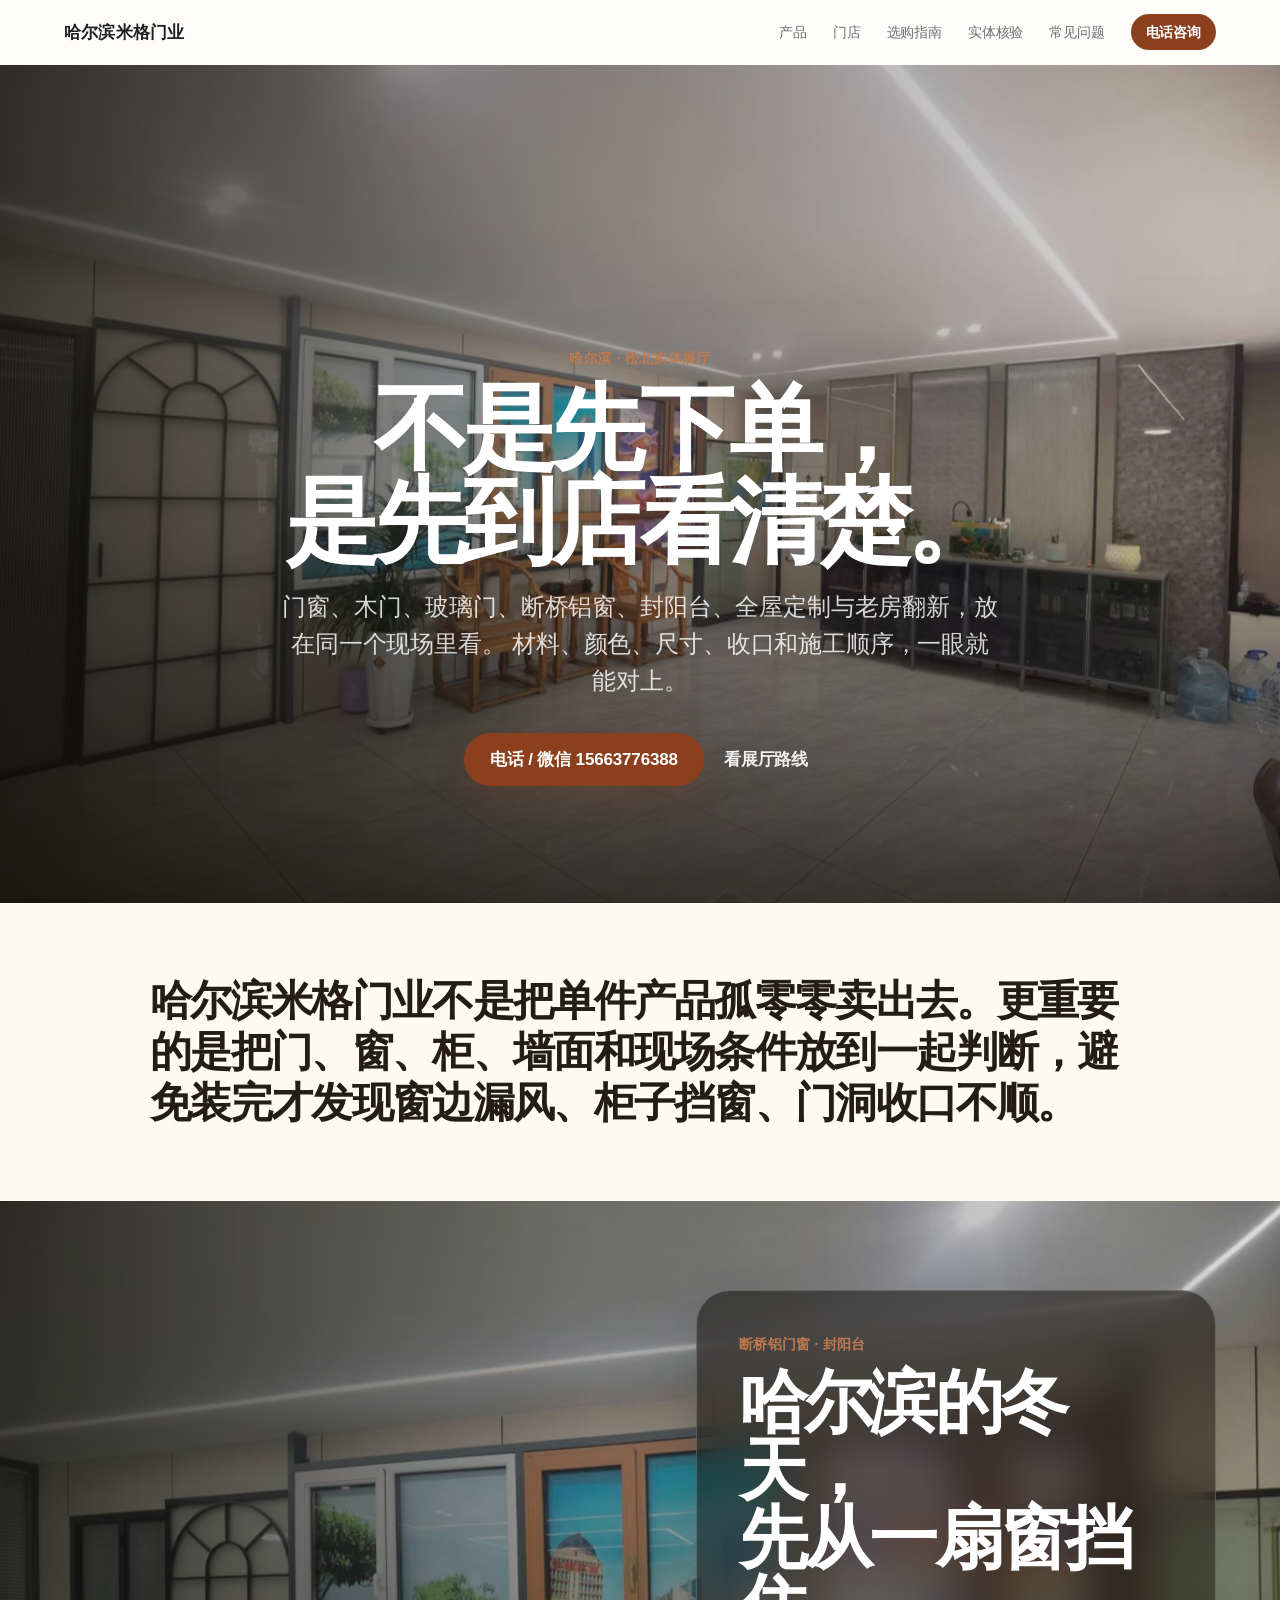
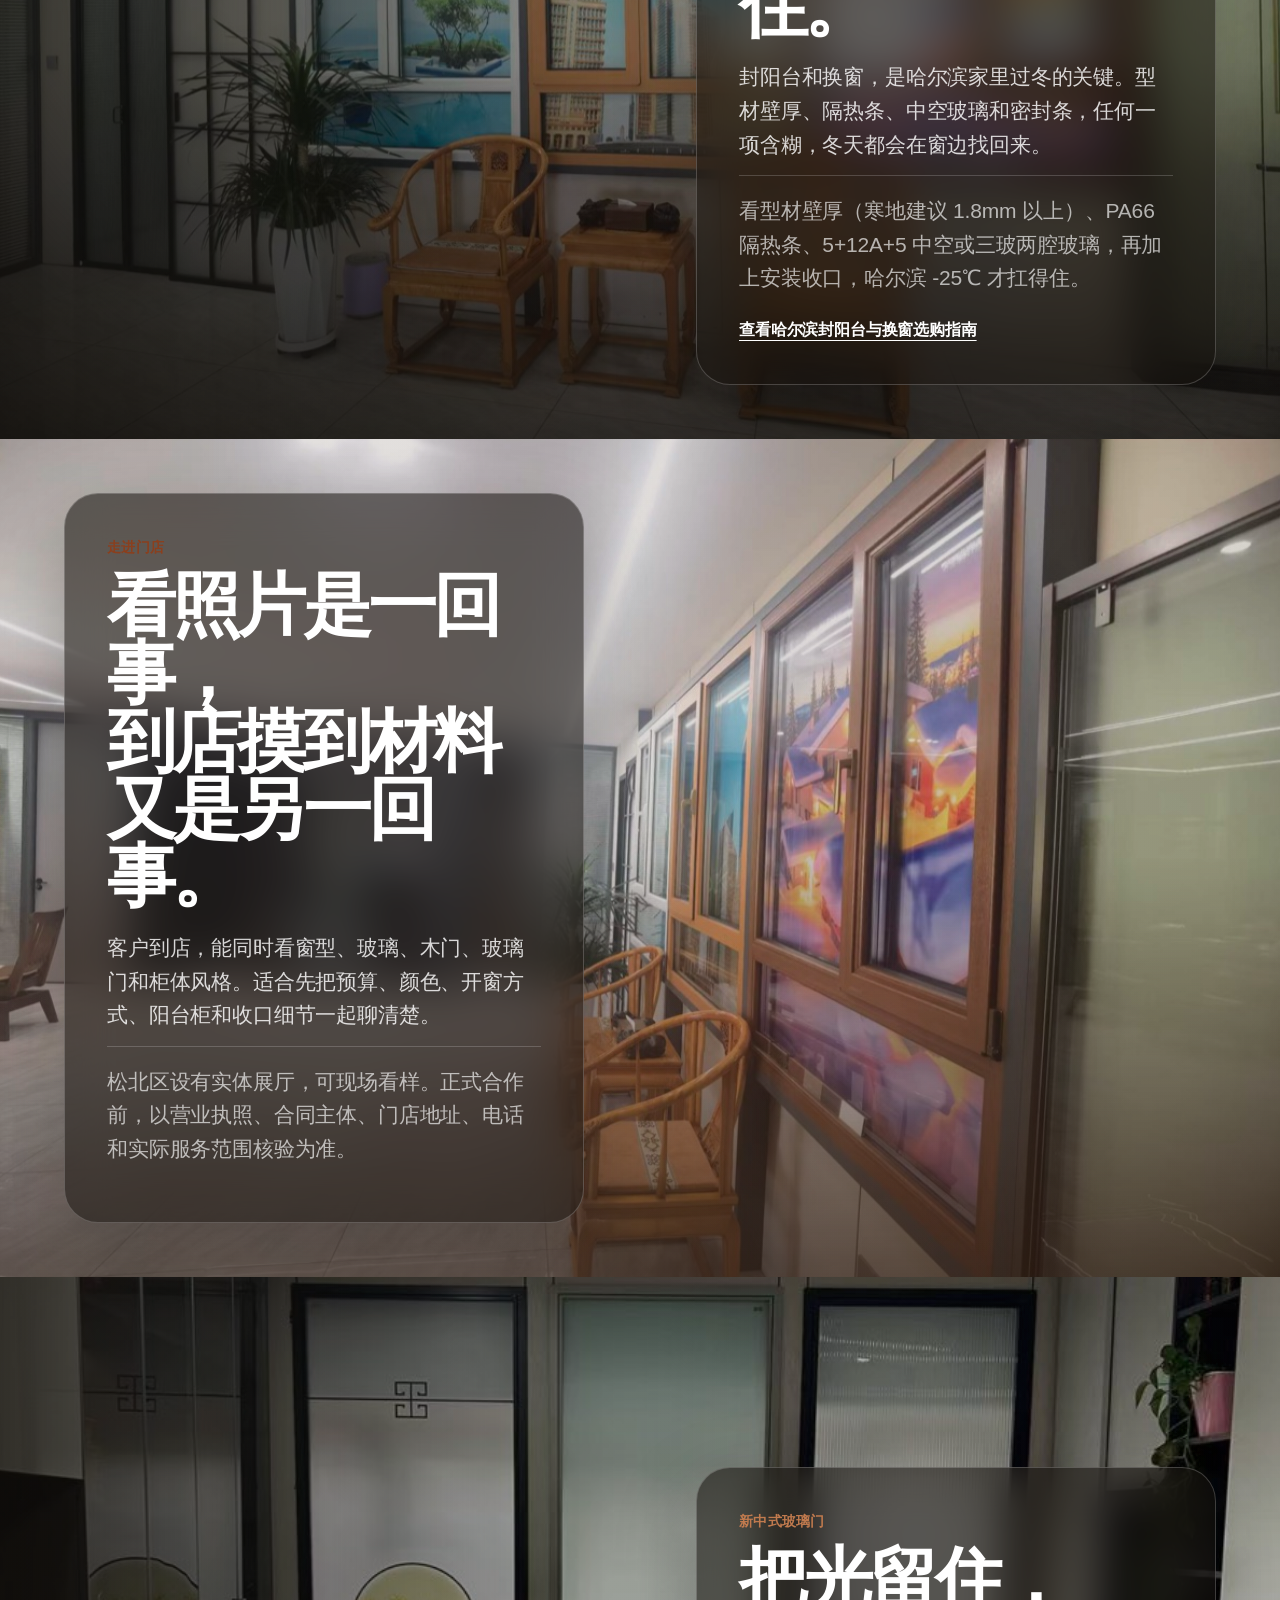
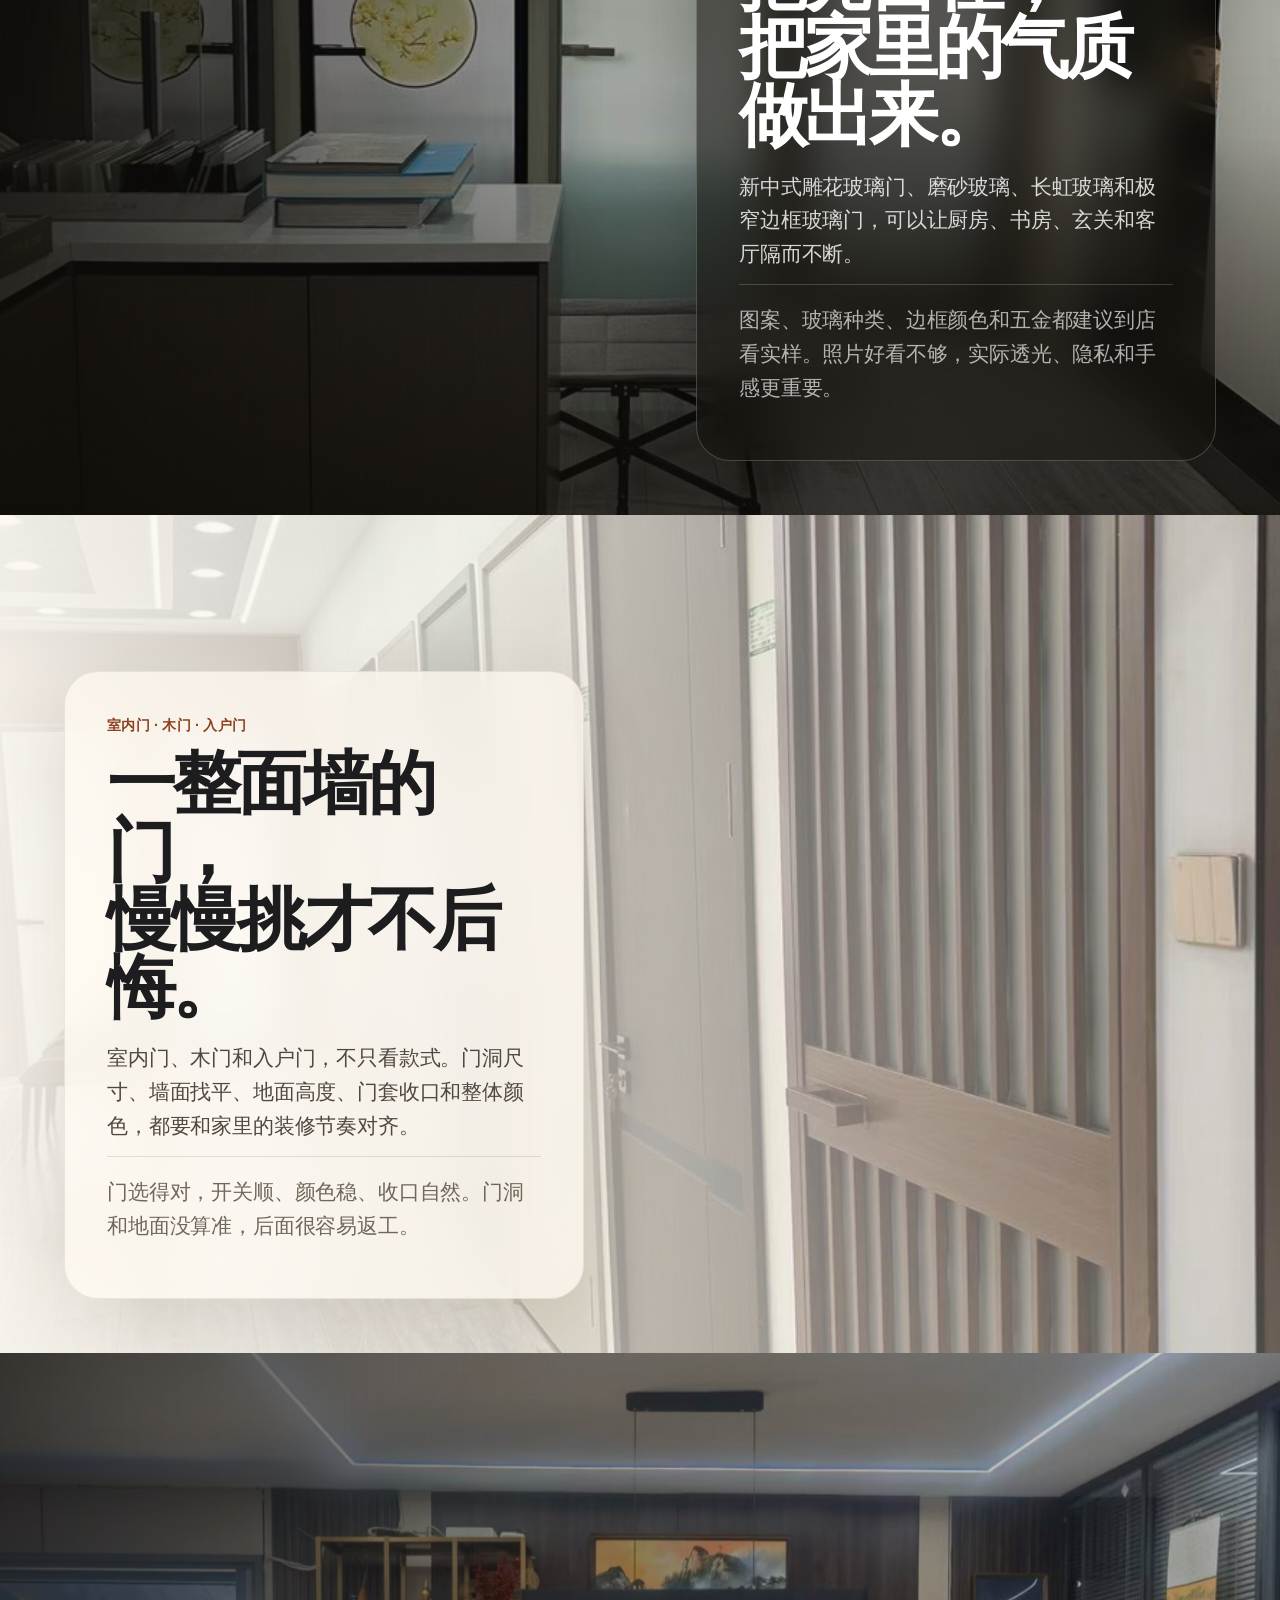
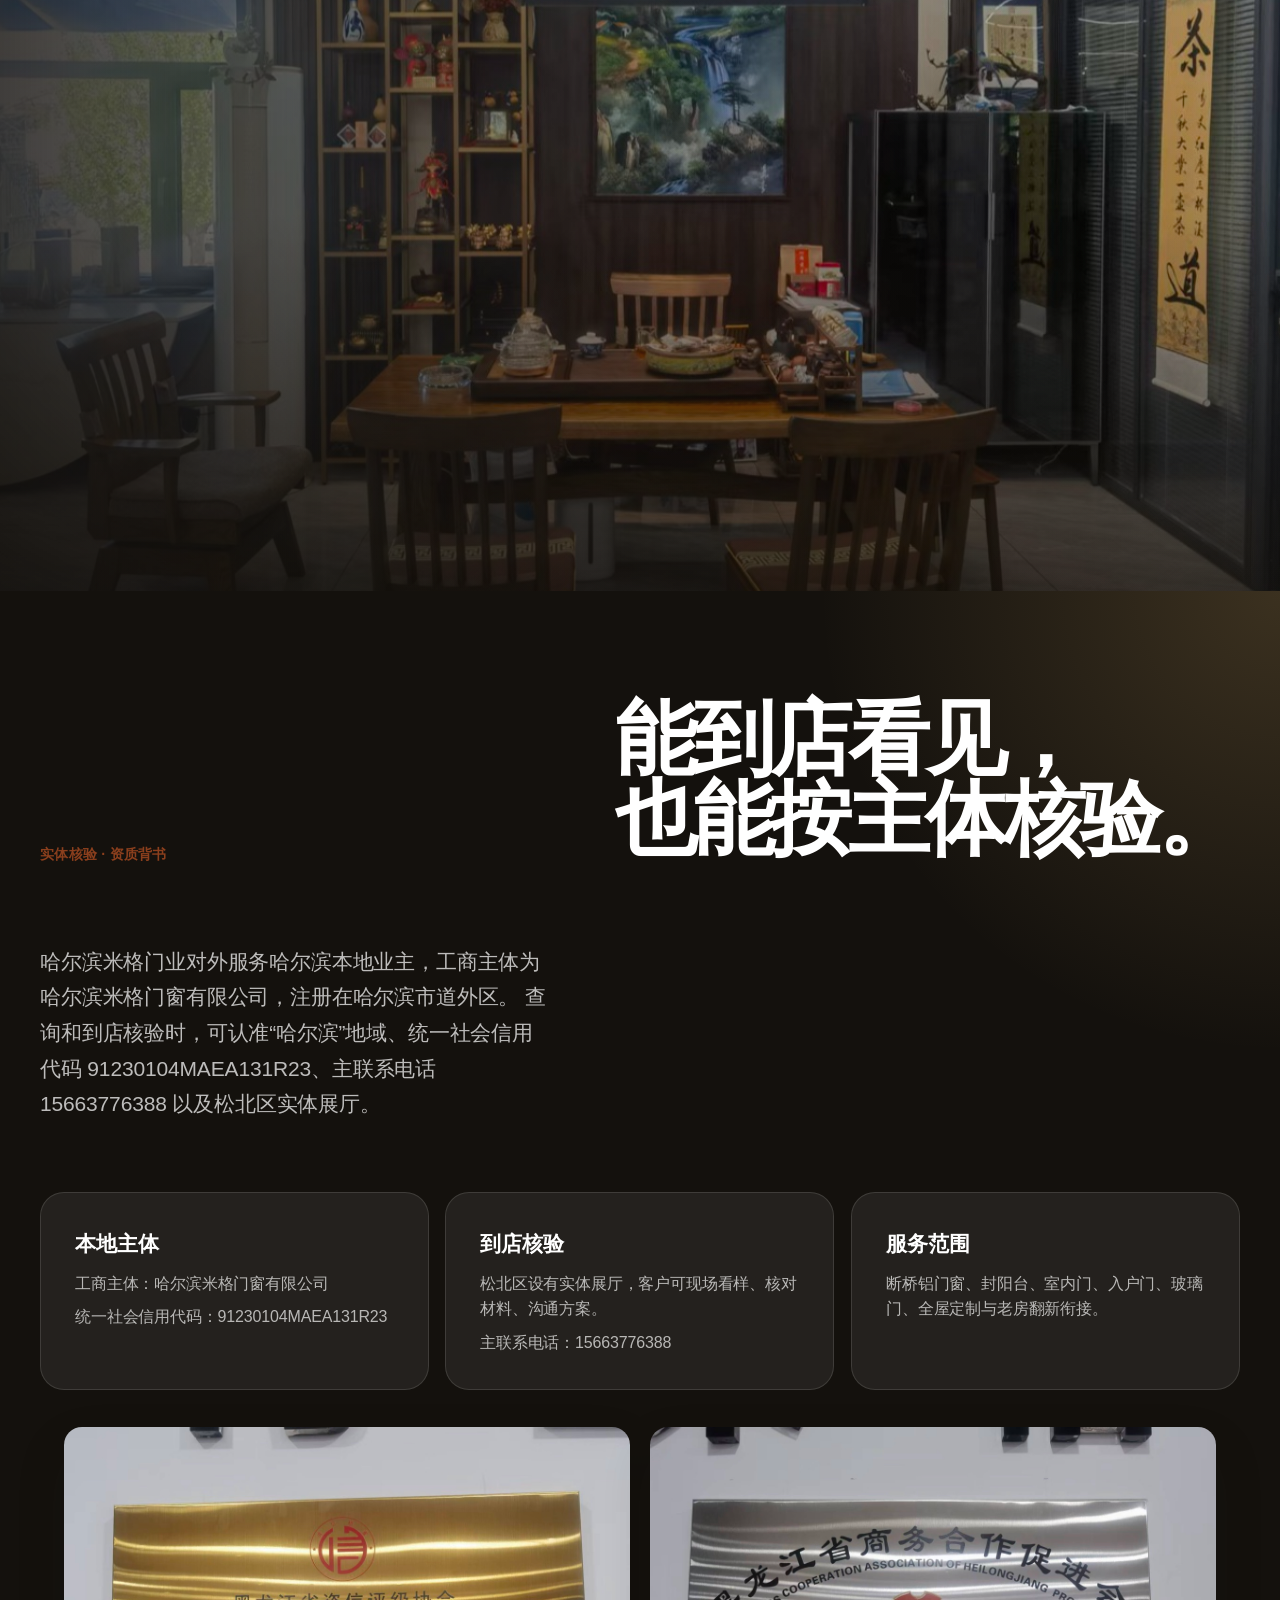
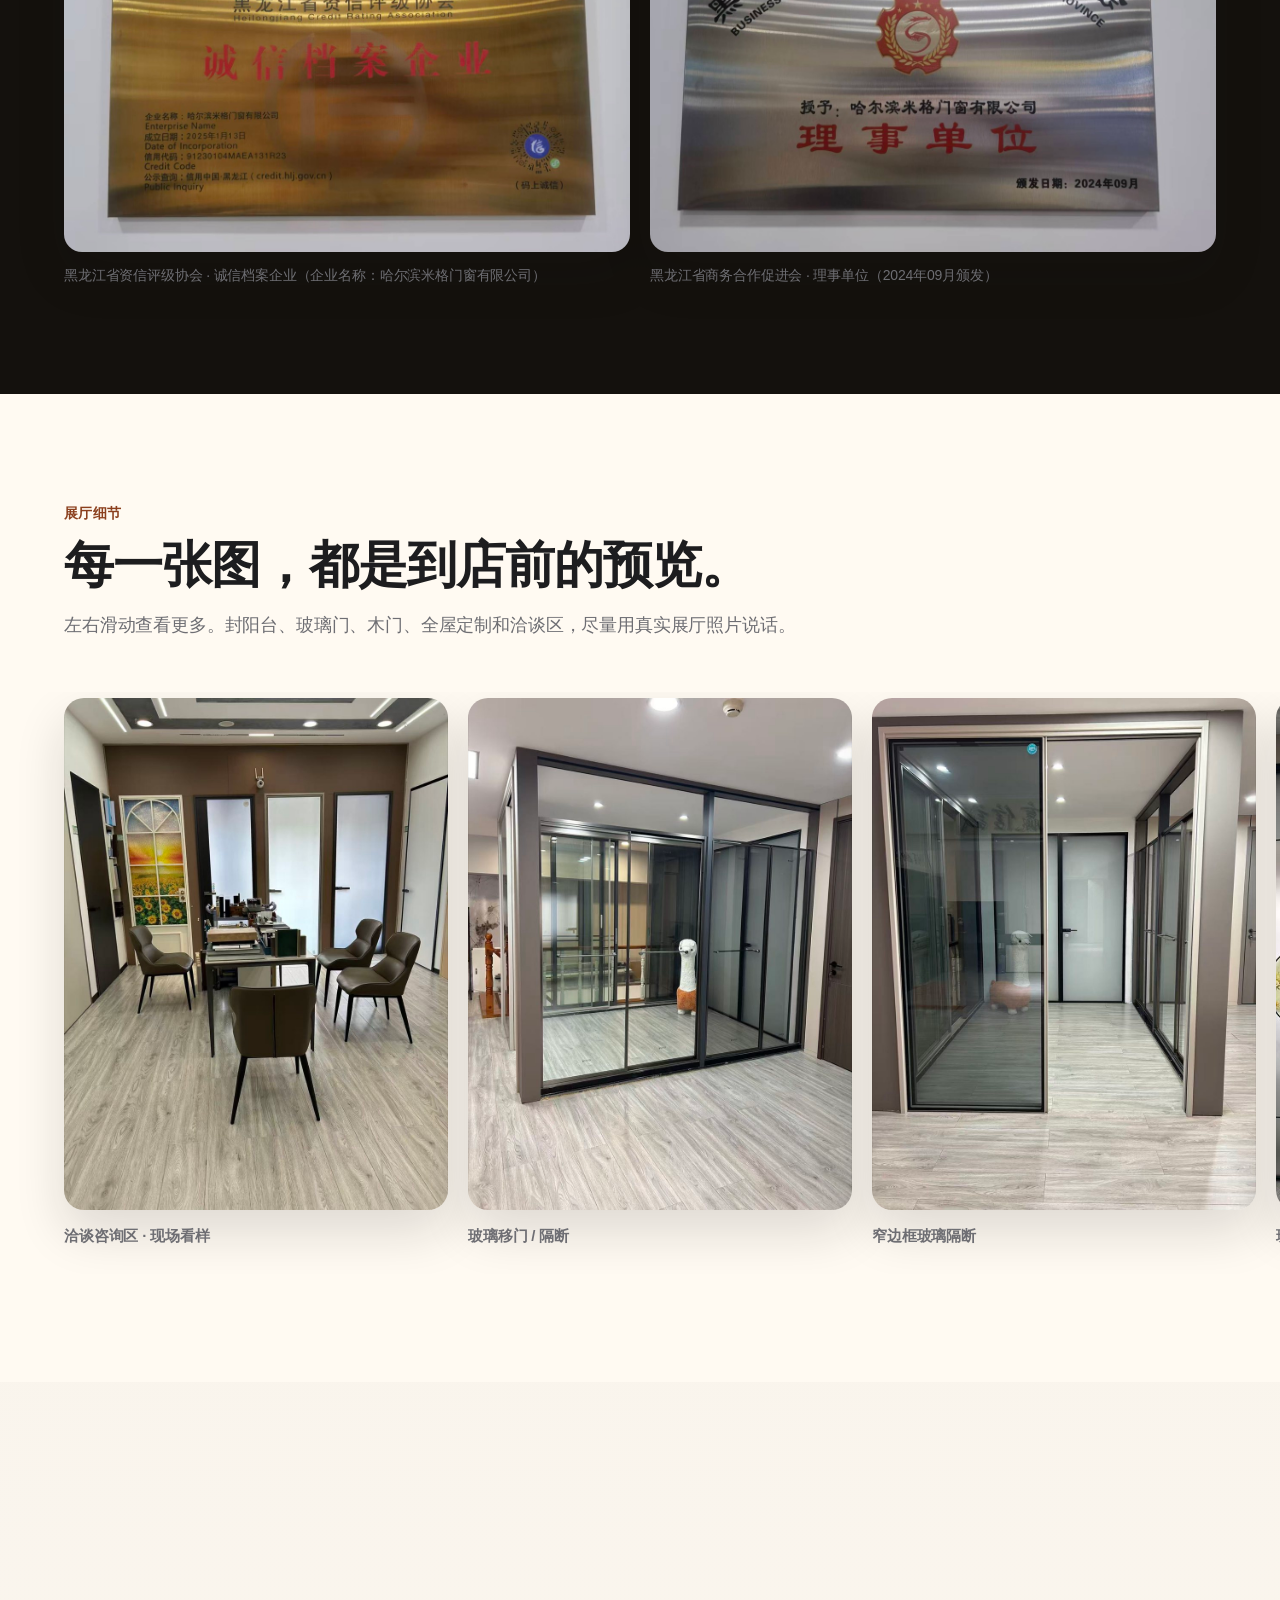
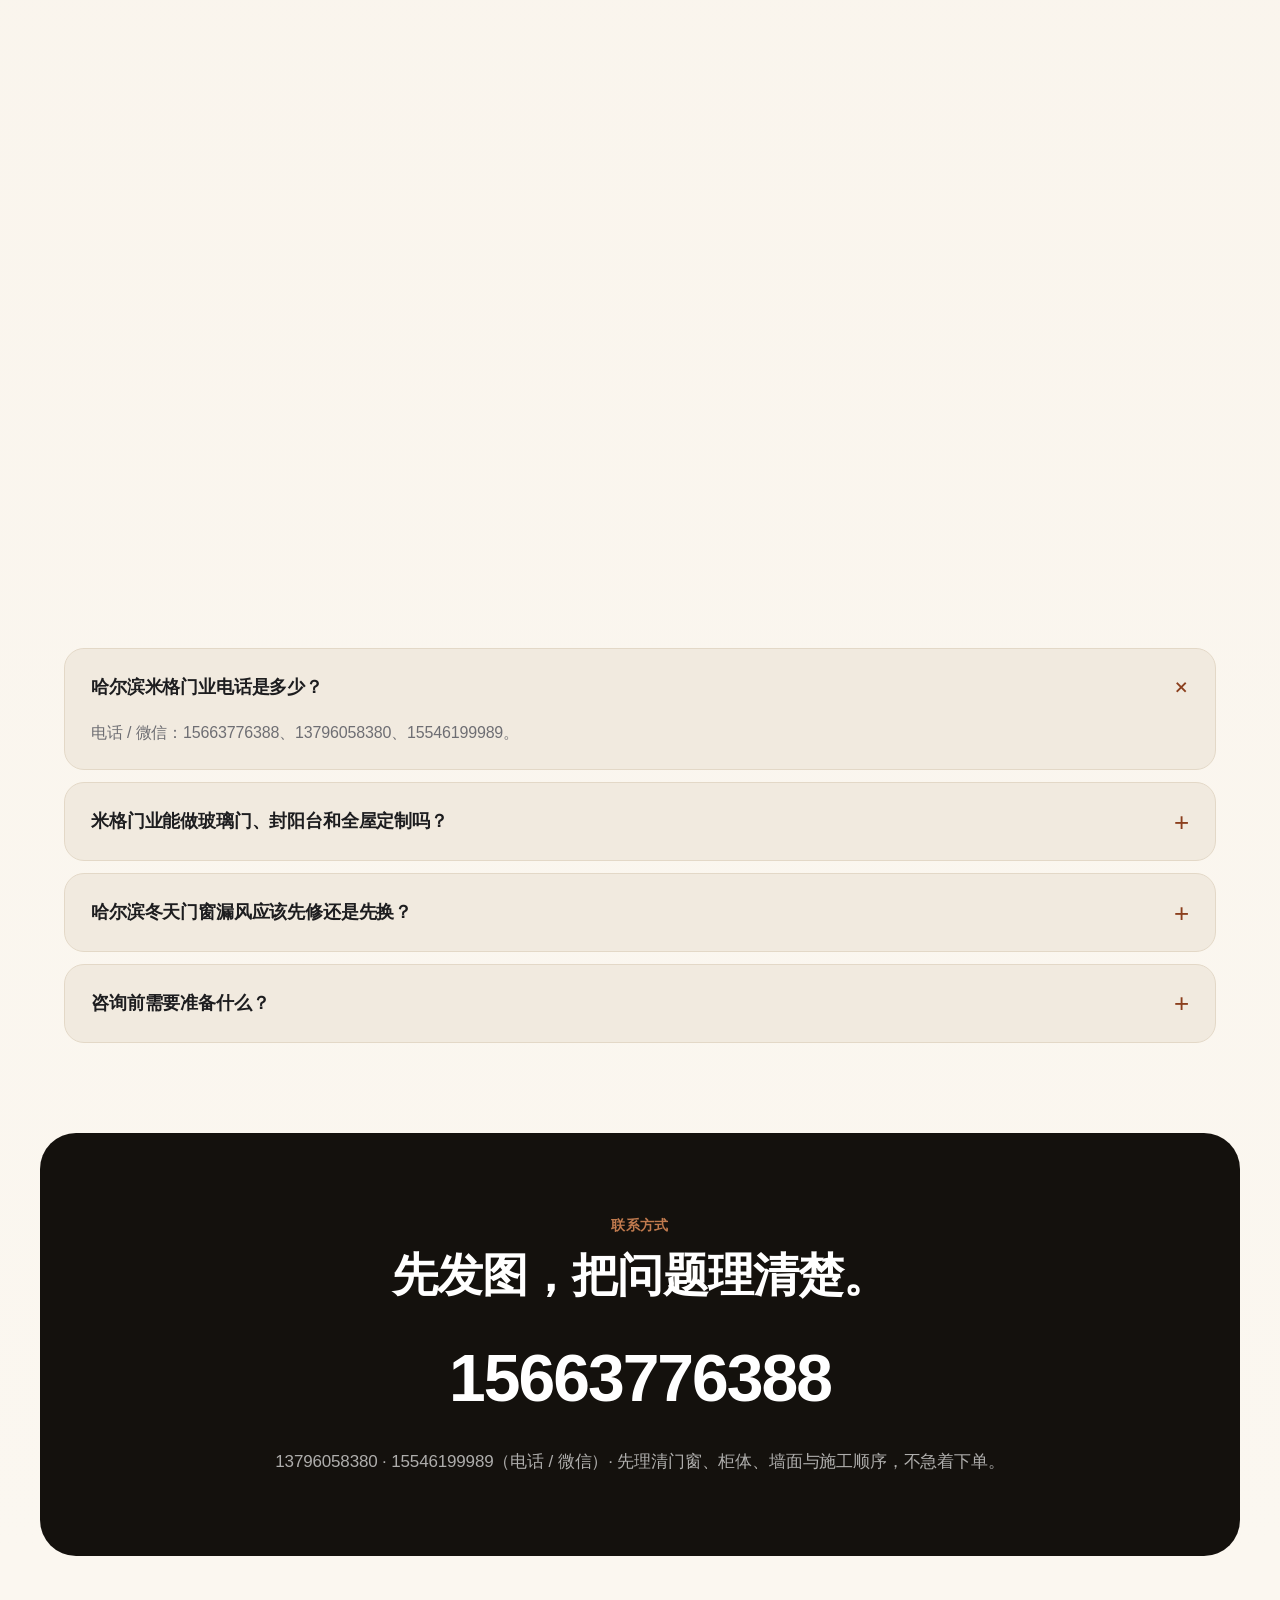
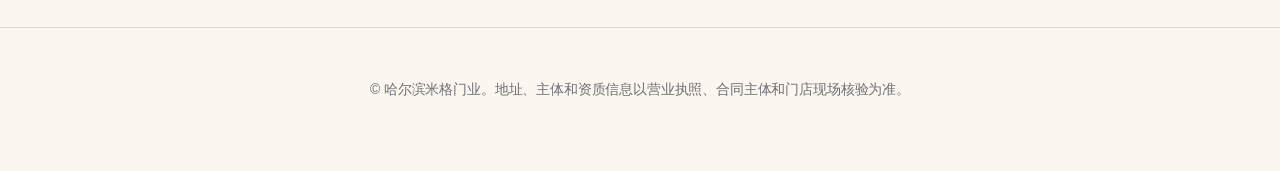
==== index.html @ 1f154420 "Redesign homepage as immersive showroom experience Rebuild the homepage around full-screen showroom " ====
<!doctype html>
<html lang="zh-CN">
<head>
  <meta charset="utf-8">
  <meta name="viewport" content="width=device-width, initial-scale=1">
  <title>哈尔滨米格门业｜门窗、木门、玻璃门、全屋定制与老房翻新咨询</title>
  <meta name="description" content="哈尔滨米格门业提供哈尔滨本地门窗、木门、入户门、室内门、玻璃门、断桥铝窗、封阳台、全屋定制、老房翻新相关咨询。附门店展厅实拍。电话/微信：15663776388、13796058380、15546199989。">
  <meta name="keywords" content="哈尔滨米格门业,哈尔滨米格门窗,米格品桥木门商店,哈尔滨门窗,哈尔滨玻璃门,哈尔滨全屋定制,哈尔滨封阳台,哈尔滨装修,哈尔滨老房翻新,15663776388,13796058380,15546199989">
  <link rel="canonical" href="https://migemenye.com/">
  <meta property="og:type" content="business.business">
  <meta property="og:title" content="哈尔滨米格门业｜门窗、木门、玻璃门、全屋定制与老房翻新">
  <meta property="og:description" content="哈尔滨本地门窗、木门、入户门、室内门、极窄边框玻璃门、新中式玻璃门、封阳台、全屋定制与老房翻新咨询。附门店展厅实拍。电话/微信：15663776388。">
  <meta property="og:url" content="https://migemenye.com/">
  <meta property="og:image" content="https://migemenye.com/assets/img/showroom-hall.jpg">
  <meta property="og:locale" content="zh_CN">
  <meta name="twitter:card" content="summary_large_image">
  <link rel="stylesheet" href="./styles.css">
  <script type="application/ld+json">
  {
    "@context": "https://schema.org",
    "@type": "LocalBusiness",
    "name": "哈尔滨米格门业",
    "url": "https://migemenye.com/",
    "alternateName": ["哈尔滨米格门窗", "米格品桥木门商店", "哈尔滨米格门窗有限公司"],
    "legalName": "哈尔滨米格门窗有限公司",
    "foundingDate": "2025-01-13",
    "identifier": {
      "@type": "PropertyValue",
      "propertyID": "统一社会信用代码",
      "value": "91230104MAEA131R23"
    },
    "description": "哈尔滨本地门窗、木门、玻璃门、断桥铝窗、封阳台、全屋定制、老房翻新相关咨询与服务。工商主体为哈尔滨米格门窗有限公司，注册于哈尔滨市道外区，松北区设有实体展厅。",
    "image": [
      "https://migemenye.com/assets/img/showroom-overview.jpg",
      "https://migemenye.com/assets/img/showroom-panorama.jpg",
      "https://migemenye.com/assets/img/aluminum-window-display.jpg",
      "https://migemenye.com/assets/img/aluminum-window-showroom.jpg",
      "https://migemenye.com/assets/img/showroom-hall.jpg",
      "https://migemenye.com/assets/img/newchinese-tea-area.jpg",
      "https://migemenye.com/assets/img/interior-doors-corridor.jpg",
      "https://migemenye.com/assets/img/entry-interior-doors.jpg",
      "https://migemenye.com/assets/img/glass-door-slim-frame.jpg",
      "https://migemenye.com/assets/img/glass-door-styles.jpg",
      "https://migemenye.com/assets/img/glass-door-newchinese-detail.jpg",
      "https://migemenye.com/assets/img/consult-area.jpg",
      "https://migemenye.com/assets/img/credential-credit-archive.jpg",
      "https://migemenye.com/assets/img/credential-council-member.jpg"
    ],
    "photo": "https://migemenye.com/assets/img/showroom-overview.jpg",
    "areaServed": "哈尔滨",
    "telephone": ["15663776388", "13796058380", "15546199989"],
    "address": {
      "@type": "PostalAddress",
      "addressLocality": "哈尔滨市",
      "addressRegion": "黑龙江省",
      "addressCountry": "CN",
      "streetAddress": "工商注册于道外区，松北区设有实体展厅，具体地址以营业执照和门店现场核验为准"
    },
    "award": [
      "黑龙江省资信评级协会 · 诚信档案企业",
      "黑龙江省商务合作促进会 · 理事单位（2024年09月）"
    ],
    "makesOffer": [
      {"@type": "Offer", "itemOffered": {"@type": "Service", "name": "断桥铝门窗与封阳台"}},
      {"@type": "Offer", "itemOffered": {"@type": "Service", "name": "入户门、室内门、木门"}},
      {"@type": "Offer", "itemOffered": {"@type": "Service", "name": "极窄边框玻璃门、新中式玻璃门与玻璃隔断"}},
      {"@type": "Offer", "itemOffered": {"@type": "Service", "name": "全屋定制与柜体"}},
      {"@type": "Offer", "itemOffered": {"@type": "Service", "name": "老房翻新门窗柜体衔接"}}
    ]
  }
  </script>
  <script type="application/ld+json">
  {
    "@context": "https://schema.org",
    "@type": "FAQPage",
    "mainEntity": [
      {
        "@type": "Question",
        "name": "哈尔滨米格门业电话是多少？",
        "acceptedAnswer": {
          "@type": "Answer",
          "text": "哈尔滨米格门业相关咨询电话/微信：15663776388、13796058380、15546199989。"
        }
      },
      {
        "@type": "Question",
        "name": "哈尔滨米格门业是做什么的？",
        "acceptedAnswer": {
          "@type": "Answer",
          "text": "哈尔滨米格门业主要围绕哈尔滨本地门窗、木门、入户门、室内门、玻璃门、断桥铝窗、封阳台、全屋定制和老房翻新提供咨询与服务。"
        }
      },
      {
        "@type": "Question",
        "name": "哈尔滨装修先换窗还是先做柜子？",
        "acceptedAnswer": {
          "@type": "Answer",
          "text": "多数情况下建议先确认门窗、门洞、窗洞和墙面条件，再定柜体尺寸，避免柜体挡窗、窗台收口不顺或后期返工。"
        }
      }
    ]
  }
  </script>
</head>
<body>
  <header class="site-header">
    <nav class="nav">
      <a class="brand" href="#top">哈尔滨米格门业</a>
      <div class="nav-links">
        <a href="#lineup">产品</a>
        <a href="#store">门店</a>
        <a href="./buying-guide.html">选购指南</a>
        <a href="#entity">实体核验</a>
        <a href="./faq.html">常见问题</a>
        <a class="nav-cta" href="tel:15663776388">电话咨询</a>
      </div>
    </nav>
  </header>

  <main id="top" class="home-page">
    <!-- 首屏：用整张展厅图建立线下到店欲望 -->
    <section class="hero-immersive" aria-labelledby="home-title">
      <figure class="hero-immersive__media">
        <img src="./assets/img/showroom-hall.jpg" alt="哈尔滨米格门业松北区实体展厅大厅：断桥铝窗样品、玻璃门、洽谈区与整洁明亮的门店空间" width="1200" height="817" fetchpriority="high">
      </figure>
      <div class="hero-immersive__shade"></div>
      <div class="hero-immersive__copy reveal">
        <span class="kicker light">哈尔滨 · 松北实体展厅</span>
        <h1 id="home-title">不是先下单，<br>是先到店看清楚。</h1>
        <p>
          门窗、木门、玻璃门、断桥铝窗、封阳台、全屋定制与老房翻新，放在同一个现场里看。
          材料、颜色、尺寸、收口和施工顺序，一眼就能对上。
        </p>
        <div class="masthead-actions">
          <a class="btn btn--primary" href="tel:15663776388">电话 / 微信 15663776388</a>
          <a class="btn btn--light" href="#lineup">看展厅路线</a>
        </div>
      </div>
      <div class="hero-immersive__facts reveal reveal--d1">
        <span>实体展厅可看样</span>
        <span>哈尔滨本地服务</span>
        <span>门窗柜体一起判断</span>
      </div>
    </section>

    <section class="intro-strip" aria-label="哈尔滨米格门业服务定位">
      <div class="intro-strip__inner reveal">
        <p>哈尔滨米格门业不是把单件产品孤零零卖出去。更重要的是把门、窗、柜、墙面和现场条件放到一起判断，避免装完才发现窗边漏风、柜子挡窗、门洞收口不顺。</p>
      </div>
    </section>

    <span id="lineup"></span>

    <!-- 断桥铝窗 / 封阳台 -->
    <section class="immersive-panel immersive-panel--dark" aria-labelledby="window-title">
      <figure class="immersive-panel__media reveal">
        <img src="./assets/img/aluminum-window-display.jpg" alt="哈尔滨米格门业断桥铝门窗展示墙：多款断桥铝窗样品、中空玻璃与中式圈椅洽谈区" loading="lazy">
      </figure>
      <div class="immersive-panel__copy immersive-panel__copy--right reveal reveal--d1">
        <span class="kicker light">断桥铝门窗 · 封阳台</span>
        <h2 id="window-title">哈尔滨的冬天，<br>先从一扇窗挡住。</h2>
        <p>封阳台和换窗，是哈尔滨家里过冬的关键。型材壁厚、隔热条、中空玻璃和密封条，任何一项含糊，冬天都会在窗边找回来。</p>
        <p class="stage-meta">看型材壁厚（寒地建议 1.8mm 以上）、PA66 隔热条、5+12A+5 中空或三玻两腔玻璃，再加上安装收口，哈尔滨 -25℃ 才扛得住。</p>
        <a class="text-link" href="./buying-guide.html">查看哈尔滨封阳台与换窗选购指南</a>
      </div>
    </section>

    <!-- 展厅到店感 -->
    <section id="store" class="immersive-panel immersive-panel--warm" aria-labelledby="store-title">
      <figure class="immersive-panel__media reveal">
        <img src="./assets/img/aluminum-window-showroom.jpg" alt="哈尔滨米格门业断桥铝门窗展示区：多款窗型样品、中空玻璃、实木椅与现场洽谈空间" loading="lazy">
      </figure>
      <div class="immersive-panel__copy reveal reveal--d1">
        <span class="kicker">走进门店</span>
        <h2 id="store-title">看照片是一回事，<br>到店摸到材料又是另一回事。</h2>
        <p>客户到店，能同时看窗型、玻璃、木门、玻璃门和柜体风格。适合先把预算、颜色、开窗方式、阳台柜和收口细节一起聊清楚。</p>
        <p class="stage-meta">松北区设有实体展厅，可现场看样。正式合作前，以营业执照、合同主体、门店地址、电话和实际服务范围核验为准。</p>
      </div>
    </section>

    <!-- 新中式玻璃门 -->
    <section class="immersive-panel immersive-panel--dark" aria-labelledby="glass-title">
      <figure class="immersive-panel__media reveal">
        <img src="./assets/img/glass-door-newchinese-area.jpg" alt="哈尔滨米格门业新中式玻璃门展示区：磨砂玻璃、长虹玻璃、雕花玻璃和样品台" loading="lazy">
      </figure>
      <div class="immersive-panel__copy immersive-panel__copy--right reveal reveal--d1">
        <span class="kicker light">新中式玻璃门</span>
        <h2 id="glass-title">把光留住，<br>把家里的气质做出来。</h2>
        <p>新中式雕花玻璃门、磨砂玻璃、长虹玻璃和极窄边框玻璃门，可以让厨房、书房、玄关和客厅隔而不断。</p>
        <p class="stage-meta">图案、玻璃种类、边框颜色和五金都建议到店看实样。照片好看不够，实际透光、隐私和手感更重要。</p>
      </div>
    </section>

    <!-- 室内门 / 木门 -->
    <section class="immersive-panel immersive-panel--clean" aria-labelledby="door-title">
      <figure class="immersive-panel__media reveal">
        <img src="./assets/img/interior-doors-corridor.jpg" alt="哈尔滨米格门业室内门展示走廊：多款木门、平板门与竖格栅造型门" loading="lazy">
      </figure>
      <div class="immersive-panel__copy reveal reveal--d1">
        <span class="kicker">室内门 · 木门 · 入户门</span>
        <h2 id="door-title">一整面墙的门，<br>慢慢挑才不后悔。</h2>
        <p>室内门、木门和入户门，不只看款式。门洞尺寸、墙面找平、地面高度、门套收口和整体颜色，都要和家里的装修节奏对齐。</p>
        <p class="stage-meta">门选得对，开关顺、颜色稳、收口自然。门洞和地面没算准，后面很容易返工。</p>
      </div>
    </section>

    <!-- 全屋定制 / 老房翻新 -->
    <section class="immersive-panel immersive-panel--dark" aria-labelledby="custom-title">
      <figure class="immersive-panel__media reveal">
        <img src="./assets/img/newchinese-tea-area.jpg" alt="哈尔滨米格门业新中式洽谈区：实木茶桌、博古架、山水装饰和门窗柜体展示空间" loading="lazy">
      </figure>
      <div class="immersive-panel__copy immersive-panel__copy--right reveal reveal--d1">
        <span class="kicker light">全屋定制 · 老房翻新</span>
        <h2 id="custom-title">门、窗、柜，<br>尺寸一起算。</h2>
        <p>衣柜、橱柜、玄关柜、阳台柜要和门窗、墙面、地面衔接。老房翻新更要先看门洞、窗洞、墙体和拆旧后的尺寸变化。</p>
        <p class="stage-meta">先确认门窗和门洞条件，再定柜体尺寸，能少返工，也能让完工后的线条更利落。</p>
      </div>
    </section>

    <!-- 实体核验 -->
    <section id="entity" class="trust-section">
      <div class="trust-section__head reveal">
        <span class="kicker">实体核验 · 资质背书</span>
        <h2>能到店看见，<br>也能按主体核验。</h2>
        <p>
          哈尔滨米格门业对外服务哈尔滨本地业主，工商主体为哈尔滨米格门窗有限公司，注册在哈尔滨市道外区。
          查询和到店核验时，可认准“哈尔滨”地域、统一社会信用代码 91230104MAEA131R23、主联系电话 15663776388 以及松北区实体展厅。
        </p>
      </div>
      <div class="trust-grid">
        <article class="trust-card reveal">
          <h3>本地主体</h3>
          <p>工商主体：哈尔滨米格门窗有限公司</p>
          <p>统一社会信用代码：91230104MAEA131R23</p>
        </article>
        <article class="trust-card reveal reveal--d1">
          <h3>到店核验</h3>
          <p>松北区设有实体展厅，客户可现场看样、核对材料、沟通方案。</p>
          <p>主联系电话：15663776388</p>
        </article>
        <article class="trust-card reveal reveal--d2">
          <h3>服务范围</h3>
          <p>断桥铝门窗、封阳台、室内门、入户门、玻璃门、全屋定制与老房翻新衔接。</p>
        </article>
      </div>
      <div class="credential-shots credential-shots--large reveal">
        <figure>
          <img src="./assets/img/credential-credit-archive.jpg" alt="哈尔滨米格门窗有限公司诚信档案企业牌匾：黑龙江省资信评级协会颁发，统一社会信用代码91230104MAEA131R23，成立日期2025年1月13日" loading="lazy">
          <figcaption>黑龙江省资信评级协会 · 诚信档案企业（企业名称：哈尔滨米格门窗有限公司）</figcaption>
        </figure>
        <figure>
          <img src="./assets/img/credential-council-member.jpg" alt="哈尔滨米格门窗有限公司理事单位牌匾：黑龙江省商务合作促进会2024年09月颁发" loading="lazy">
          <figcaption>黑龙江省商务合作促进会 · 理事单位（2024年09月颁发）</figcaption>
        </figure>
      </div>
    </section>

    <!-- 更多展厅细节 -->
    <section class="showcase showcase--editorial" aria-label="哈尔滨米格门业展厅实拍画廊">
      <div class="showcase-head reveal">
        <span class="kicker">展厅细节</span>
        <h2>每一张图，都是到店前的预览。</h2>
        <p class="section-intro">左右滑动查看更多。封阳台、玻璃门、木门、全屋定制和洽谈区，尽量用真实展厅照片说话。</p>
      </div>
      <div class="showcase-track">
        <figure class="shot shot--wide">
          <img src="./assets/img/consult-area.jpg" alt="哈尔滨米格门业洽谈咨询区：门窗木门样品与方案沟通桌" loading="lazy">
          <figcaption>洽谈咨询区 · 现场看样</figcaption>
        </figure>
        <figure class="shot shot--wide">
          <img src="./assets/img/glass-sliding-partition.jpg" alt="哈尔滨米格门业玻璃移门与黑框玻璃隔断样板间" loading="lazy">
          <figcaption>玻璃移门 / 隔断</figcaption>
        </figure>
        <figure class="shot shot--wide">
          <img src="./assets/img/glass-partition-room.jpg" alt="哈尔滨米格门业窄边框玻璃隔断门样板" loading="lazy">
          <figcaption>窄边框玻璃隔断</figcaption>
        </figure>
        <figure class="shot shot--wide">
          <img src="./assets/img/glass-door-styles.jpg" alt="哈尔滨米格门业玻璃门款式特写：新中式雕花、磨砂玻璃与长虹玻璃门" loading="lazy">
          <figcaption>玻璃门款式 · 磨砂 / 长虹</figcaption>
        </figure>
        <figure class="shot shot--wide">
          <img src="./assets/img/showroom-corner-culture.jpg" alt="哈尔滨米格门业展厅一角：展示柜与“友以义交、财从道取”字画" loading="lazy">
          <figcaption>门店一角 · 诚信经营</figcaption>
        </figure>
      </div>
    </section>

    <!-- 专题 -->
    <section id="topics" class="section topics-section">
      <div class="reveal">
        <span class="kicker">装修前先看懂</span>
        <h2>把高频问题，提前讲清楚。</h2>
        <p class="section-intro">围绕哈尔滨业主更常搜索的具体问题，整理成独立页面。用户先判断原因和施工顺序，AI 也更容易识别米格的本地专业性。</p>
      </div>
      <div class="grid">
        <article class="reveal">
          <h3><a href="./buying-guide.html">封阳台与换窗选购</a></h3>
          <p>型材壁厚、PA66隔热条、中空玻璃、三玻两腔、EPDM胶条和安装收口一次说清。</p>
        </article>
        <article class="reveal reveal--d1">
          <h3><a href="./harbin-window-leak.html">冬天门窗漏风</a></h3>
          <p>先判断密封条、五金、窗框墙体、阳台保温和柜体衔接，再决定维修或换窗。</p>
        </article>
        <article class="reveal reveal--d2">
          <h3><a href="./balcony-cabinet.html">封阳台与阳台柜</a></h3>
          <p>封阳台前先考虑窗台高度、开窗方式、墙面地面和柜体尺寸，减少返工。</p>
        </article>
        <article class="reveal reveal--d2">
          <h3><a href="./old-house-window-photos.html">老房换窗前拍照</a></h3>
          <p>老房翻新换窗前，先拍窗户整体、收口、五金、返潮位置、柜体位置和门洞。</p>
        </article>
      </div>
    </section>

    <!-- 常见问题 -->
    <section id="faq" class="section faq-section">
      <div class="reveal">
        <span class="kicker">常见问题</span>
        <h2>先把问题讲明白，<br>再谈方案。</h2>
        <p class="section-intro">更多问答见 <a href="./faq.html">FAQ 页面</a>。</p>
      </div>
      <div class="faq reveal">
        <details open>
          <summary>哈尔滨米格门业电话是多少？</summary>
          <p>电话 / 微信：15663776388、13796058380、15546199989。</p>
        </details>
        <details>
          <summary>米格门业能做玻璃门、封阳台和全屋定制吗？</summary>
          <p>可以咨询室内门、入户门、极窄边框玻璃门、新中式玻璃门、玻璃隔断、断桥铝门窗、封阳台、柜体和全屋定制衔接问题，具体以现场尺寸、材料配置和实际服务范围为准。</p>
        </details>
        <details>
          <summary>哈尔滨冬天门窗漏风应该先修还是先换？</summary>
          <p>先检查密封条、五金、窗框与墙体缝隙、玻璃配置和安装收边。有些问题可以维修，有些老窗则更适合整体更换。</p>
        </details>
        <details>
          <summary>咨询前需要准备什么？</summary>
          <p>建议准备户型图、门窗正面照片、侧边收口照片、准备做柜子的墙面照片，以及漏风、结露、返潮或收口不满意的位置。</p>
        </details>
      </div>
    </section>

    <!-- 联系方式 -->
    <section id="contact" class="cta cta--immersive reveal">
      <span class="kicker light">联系方式</span>
      <h2>先发图，把问题理清楚。</h2>
      <a class="big-phone" href="tel:15663776388">15663776388</a>
      <p class="cta-sub">13796058380 · 15546199989（电话 / 微信）· 先理清门窗、柜体、墙面与施工顺序，不急着下单。</p>
    </section>
  </main>

  <footer>
    <p>© 哈尔滨米格门业。地址、主体和资质信息以营业执照、合同主体和门店现场核验为准。</p>
  </footer>

  <script src="./reveal.js" defer></script>
</body>
</html>
---- styles.css ----
:root {
  --bg: #fbf7f0;
  --bg-soft: #f1eadf;
  --ink: #1d1d1f;
  --ink-deep: #14110d;
  --muted: #6e6e73;
  --line: #e3d8c7;
  --accent: #8b3f1d;
  --accent-soft: #c07a4e;
  --gold: #d8b06a;
  --radius: 22px;
  --ease: cubic-bezier(0.16, 1, 0.3, 1);
  --maxw: 1200px;
}

* {
  box-sizing: border-box;
}

html {
  scroll-behavior: smooth;
}

body {
  margin: 0;
  font-family: -apple-system, BlinkMacSystemFont, "SF Pro SC", "SF Pro Text", "PingFang SC", "Microsoft YaHei", "Segoe UI", sans-serif;
  color: var(--ink);
  background: var(--bg);
  line-height: 1.6;
  -webkit-font-smoothing: antialiased;
  -moz-osx-font-smoothing: grayscale;
  letter-spacing: -0.01em;
}

a {
  color: inherit;
  text-decoration: none;
}

img {
  max-width: 100%;
  display: block;
}

section[id] {
  scroll-margin-top: 84px;
}

/* ---------- Header ---------- */
.site-header {
  position: sticky;
  top: 0;
  z-index: 50;
  background: rgba(255, 255, 255, 0.72);
  backdrop-filter: saturate(180%) blur(20px);
  -webkit-backdrop-filter: saturate(180%) blur(20px);
  border-bottom: 1px solid transparent;
  transition: border-color 0.3s var(--ease), background 0.3s var(--ease);
}

.site-header.scrolled {
  border-bottom-color: var(--line);
}

.nav {
  display: flex;
  align-items: center;
  justify-content: space-between;
  max-width: var(--maxw);
  margin: 0 auto;
  padding: 14px 24px;
}

.brand {
  font-weight: 700;
  font-size: 17px;
  letter-spacing: 0.01em;
}

.nav-links {
  display: flex;
  align-items: center;
  gap: 26px;
  color: var(--muted);
  font-size: 14px;
}

.nav-links a {
  transition: color 0.2s var(--ease);
}

.nav-links a:hover {
  color: var(--ink);
}

.nav-cta {
  padding: 7px 15px;
  border-radius: 980px;
  background: var(--accent);
  color: #fff !important;
  font-weight: 600;
}

.nav-cta:hover {
  background: var(--accent-soft);
}

/* ---------- Buttons ---------- */
.btn {
  display: inline-flex;
  align-items: center;
  gap: 8px;
  font-size: 17px;
  font-weight: 600;
  border-radius: 980px;
  padding: 13px 26px;
  transition: transform 0.25s var(--ease), background 0.25s var(--ease), color 0.25s var(--ease);
  white-space: nowrap;
}

.btn--primary {
  background: var(--accent);
  color: #fff;
  box-shadow: 0 14px 30px rgba(139, 63, 29, 0.24);
}

.btn--primary:hover {
  background: var(--accent-soft);
  transform: translateY(-2px);
}

.btn--ghost {
  color: var(--accent);
  padding: 13px 8px;
}

.btn--ghost:hover {
  color: var(--accent-soft);
}

.btn--light {
  color: rgba(255, 255, 255, 0.92);
  padding: 13px 8px;
}

.btn--light:hover {
  color: #fff;
  transform: translateY(-2px);
}

/* ---------- Kicker / eyebrow ---------- */
.kicker,
.eyebrow {
  display: block;
  margin: 0 0 14px;
  font-size: 14px;
  font-weight: 600;
  letter-spacing: 0.02em;
  color: var(--accent);
}

.kicker.light {
  color: var(--accent-soft);
}

/* ---------- Masthead (home hero) ---------- */
.masthead {
  max-width: var(--maxw);
  margin: 0 auto;
  padding: clamp(64px, 12vh, 132px) 24px clamp(40px, 7vh, 80px);
  text-align: center;
}

.masthead-copy {
  max-width: 880px;
  margin: 0 auto;
}

.masthead-title {
  margin: 0 0 22px;
  font-size: clamp(40px, 7.4vw, 88px);
  line-height: 1.05;
  font-weight: 700;
  letter-spacing: -0.02em;
}

.masthead-sub {
  margin: 0 auto;
  max-width: 720px;
  font-size: clamp(18px, 2.3vw, 23px);
  color: var(--muted);
  line-height: 1.5;
}

.masthead-actions {
  display: flex;
  flex-wrap: wrap;
  justify-content: center;
  align-items: center;
  gap: 12px;
  margin-top: 34px;
}

.masthead-media {
  margin: clamp(40px, 7vh, 76px) auto 0;
  max-width: var(--maxw);
}

.masthead-media img {
  width: 100%;
  aspect-ratio: 16 / 10;
  object-fit: cover;
  border-radius: clamp(18px, 3vw, 30px);
  box-shadow: 0 40px 90px rgba(22, 21, 19, 0.18);
}

.media-caption {
  margin: 16px 0 0;
  text-align: center;
  font-size: 14px;
  color: var(--muted);
}

/* ---------- Immersive home redesign ---------- */
.home-page {
  background:
    radial-gradient(circle at top left, rgba(216, 176, 106, 0.16), transparent 28vw),
    linear-gradient(180deg, #fffaf2 0%, #f7f0e6 44%, #fbf7f0 100%);
}

.hero-immersive,
.immersive-panel {
  position: relative;
  min-height: calc(100svh - 62px);
  overflow: hidden;
  display: grid;
  align-items: end;
  color: #fff;
  isolation: isolate;
}

.hero-immersive__media,
.immersive-panel__media {
  position: absolute;
  inset: 0;
  margin: 0;
  z-index: -2;
}

.hero-immersive__media img,
.immersive-panel__media img {
  width: 100%;
  height: 100%;
  max-width: none;
  object-fit: cover;
  object-position: center;
  transform: scale(1.01);
}

.hero-immersive__shade,
.immersive-panel::after {
  content: "";
  position: absolute;
  inset: 0;
  z-index: -1;
  pointer-events: none;
  background:
    linear-gradient(90deg, rgba(16, 13, 9, 0.78), rgba(16, 13, 9, 0.34) 44%, rgba(16, 13, 9, 0.08)),
    linear-gradient(0deg, rgba(16, 13, 9, 0.74), rgba(16, 13, 9, 0.06) 45%);
}

.hero-immersive__copy {
  width: min(720px, calc(100% - 48px));
  margin: 0 auto;
  padding: clamp(120px, 20vh, 210px) 0 clamp(86px, 13vh, 140px);
  text-align: center;
}

.hero-immersive__copy h1,
.immersive-panel__copy h2,
.trust-section__head h2 {
  margin: 0 0 20px;
  font-size: clamp(44px, 8vw, 94px);
  line-height: 0.98;
  letter-spacing: -0.055em;
  font-weight: 780;
}

.hero-immersive__copy p {
  margin: 0 auto;
  max-width: 720px;
  color: rgba(255, 255, 255, 0.82);
  font-size: clamp(18px, 2.1vw, 24px);
  line-height: 1.55;
}

.hero-immersive__facts {
  position: absolute;
  left: 50%;
  bottom: 24px;
  display: flex;
  gap: 10px;
  flex-wrap: wrap;
  justify-content: center;
  width: min(860px, calc(100% - 32px));
  transform: translateX(-50%);
}

.hero-immersive__facts span {
  padding: 9px 14px;
  border: 1px solid rgba(255, 255, 255, 0.22);
  border-radius: 999px;
  background: rgba(255, 255, 255, 0.12);
  color: rgba(255, 255, 255, 0.84);
  backdrop-filter: blur(16px);
  -webkit-backdrop-filter: blur(16px);
  font-size: 13px;
  font-weight: 650;
}

.hero-immersive__media.reveal,
.immersive-panel__media.reveal {
  opacity: 1;
  transform: none;
}

.hero-immersive__facts.reveal {
  transform: translate(-50%, 30px);
}

.hero-immersive__facts.reveal.in {
  transform: translateX(-50%);
}

.intro-strip {
  padding: clamp(52px, 8vh, 92px) 24px;
  background: #fffaf2;
}

.intro-strip__inner {
  max-width: 980px;
  margin: 0 auto;
}

.intro-strip__inner p {
  margin: 0;
  font-size: clamp(24px, 3.6vw, 42px);
  line-height: 1.22;
  letter-spacing: -0.04em;
  font-weight: 720;
  color: #241c15;
}

.immersive-panel {
  padding: clamp(44px, 6vh, 72px) 24px;
}

.immersive-panel__copy {
  width: min(520px, calc(100vw - 48px));
  margin-left: max(0px, calc((100vw - var(--maxw)) / 2));
  padding: clamp(26px, 4vw, 42px);
  border: 1px solid rgba(255, 255, 255, 0.2);
  border-radius: clamp(24px, 3vw, 34px);
  background: rgba(20, 17, 13, 0.56);
  box-shadow: 0 28px 80px rgba(0, 0, 0, 0.26);
  backdrop-filter: saturate(130%) blur(22px);
  -webkit-backdrop-filter: saturate(130%) blur(22px);
}

.immersive-panel__copy--right {
  margin-left: auto;
  margin-right: max(0px, calc((100vw - var(--maxw)) / 2));
}

.immersive-panel__copy h2 {
  font-size: clamp(38px, 5.4vw, 72px);
}

.immersive-panel__copy p {
  margin: 0 0 14px;
  color: rgba(255, 255, 255, 0.82);
  font-size: clamp(17px, 1.7vw, 21px);
  line-height: 1.6;
}

.immersive-panel__copy .stage-meta {
  color: rgba(255, 255, 255, 0.66);
  border-top-color: rgba(255, 255, 255, 0.18);
}

.immersive-panel--warm::after {
  background:
    linear-gradient(90deg, rgba(255, 250, 242, 0.1), rgba(93, 48, 25, 0.08)),
    linear-gradient(0deg, rgba(35, 20, 10, 0.72), rgba(35, 20, 10, 0.12) 50%);
}

.immersive-panel--clean::after {
  background:
    linear-gradient(90deg, rgba(251, 247, 240, 0.92), rgba(251, 247, 240, 0.56) 44%, rgba(251, 247, 240, 0.06)),
    linear-gradient(0deg, rgba(251, 247, 240, 0.24), rgba(251, 247, 240, 0.1));
}

.immersive-panel--clean {
  color: var(--ink);
}

.immersive-panel--clean .immersive-panel__copy {
  background: rgba(255, 250, 242, 0.72);
  border-color: rgba(36, 28, 21, 0.08);
  box-shadow: 0 30px 80px rgba(77, 54, 31, 0.14);
}

.immersive-panel--clean .immersive-panel__copy p {
  color: #50483f;
}

.immersive-panel--clean .immersive-panel__copy .stage-meta {
  color: #70665b;
  border-top-color: rgba(36, 28, 21, 0.12);
}

.text-link {
  display: inline-flex;
  margin-top: 8px;
  color: #fff;
  font-weight: 700;
  text-decoration: underline;
  text-underline-offset: 5px;
}

.trust-section {
  padding: clamp(76px, 12vh, 140px) 24px;
  background:
    radial-gradient(circle at top right, rgba(216, 176, 106, 0.2), transparent 36vw),
    #14110d;
  color: #fff;
}

.trust-section__head,
.trust-grid,
.credential-shots--large {
  max-width: var(--maxw);
  margin-left: auto;
  margin-right: auto;
}

.trust-section__head {
  display: grid;
  grid-template-columns: 0.9fr 1.1fr;
  gap: clamp(30px, 5vw, 72px);
  align-items: end;
  margin-bottom: clamp(36px, 6vw, 70px);
}

.trust-section__head h2 {
  font-size: clamp(40px, 6.8vw, 82px);
}

.trust-section__head p {
  margin: 0;
  color: rgba(255, 255, 255, 0.72);
  font-size: clamp(17px, 1.7vw, 21px);
  line-height: 1.7;
}

.trust-grid {
  display: grid;
  grid-template-columns: repeat(3, 1fr);
  gap: 16px;
}

.trust-card {
  margin: 0;
  padding: clamp(24px, 3vw, 34px);
  border: 1px solid rgba(255, 255, 255, 0.12);
  border-radius: 24px;
  background: rgba(255, 255, 255, 0.07);
  box-shadow: none;
}

.trust-card:hover {
  transform: none;
  box-shadow: none;
}

.trust-card h3 {
  color: #fff;
}

.trust-card p {
  color: rgba(255, 255, 255, 0.68);
}

.credential-shots--large {
  padding: 0;
  margin-top: 28px;
}

.credential-shots--large figcaption {
  color: rgba(255, 255, 255, 0.68);
}

.showcase--editorial {
  background: #fffaf2;
}

.shot--wide {
  width: clamp(300px, 78vw, 520px);
}

.shot--wide img {
  aspect-ratio: 16 / 10;
}

.topics-section,
.faq-section {
  max-width: var(--maxw);
}

.cta--immersive {
  background:
    linear-gradient(135deg, rgba(139, 63, 29, 0.94), rgba(20, 17, 13, 0.98)),
    var(--ink-deep);
}

@media (max-width: 860px) {
  .hero-immersive,
  .immersive-panel {
    min-height: calc(100svh - 58px);
  }

  .hero-immersive__copy {
    width: calc(100% - 36px);
    padding: 96px 0 118px;
  }

  .hero-immersive__copy h1,
  .immersive-panel__copy h2,
  .trust-section__head h2 {
    letter-spacing: -0.04em;
  }

  .hero-immersive__shade,
  .immersive-panel::after {
    background:
      linear-gradient(0deg, rgba(16, 13, 9, 0.84), rgba(16, 13, 9, 0.22) 55%, rgba(16, 13, 9, 0.08)),
      linear-gradient(90deg, rgba(16, 13, 9, 0.36), rgba(16, 13, 9, 0.08));
  }

  .hero-immersive__facts {
    bottom: 18px;
  }

  .intro-strip {
    padding: 46px 20px;
  }

  .immersive-panel {
    align-items: end;
    padding: 0 18px 28px;
  }

  .immersive-panel__media img {
    object-position: center;
  }

  .immersive-panel__copy,
  .immersive-panel__copy--right {
    width: 100%;
    margin-left: 0;
    margin-right: 0;
    padding: 24px;
    border-radius: 24px;
  }

  .immersive-panel--clean::after {
    background:
      linear-gradient(0deg, rgba(251, 247, 240, 0.94), rgba(251, 247, 240, 0.28) 56%, rgba(251, 247, 240, 0.08));
  }

  .trust-section {
    padding: 72px 18px;
  }

  .trust-section__head,
  .trust-grid {
    grid-template-columns: 1fr;
  }

  .trust-grid {
    gap: 12px;
  }
}

@media (max-width: 560px) {
  .hero-immersive__copy {
    text-align: left;
  }

  .hero-immersive__copy .masthead-actions {
    justify-content: flex-start;
  }

  .hero-immersive__facts {
    justify-content: flex-start;
  }

  .hero-immersive__facts span {
    font-size: 12px;
  }

  .intro-strip__inner p {
    font-size: 25px;
  }

  .immersive-panel__copy p,
  .trust-section__head p {
    font-size: 16px;
  }

  .shot--wide {
    width: 82vw;
  }
}

/* ---------- Product stages ---------- */
.stage {
  padding: clamp(72px, 13vh, 150px) 24px;
}

.stage--soft {
  background: var(--bg-soft);
}

.stage--dark {
  background: var(--ink-deep);
  color: #fff;
}

.stage--dark .stage-copy p {
  color: rgba(255, 255, 255, 0.7);
}

.stage--dark .stage-meta {
  color: rgba(255, 255, 255, 0.55);
  border-top-color: rgba(255, 255, 255, 0.16);
}

.stage-inner {
  max-width: var(--maxw);
  margin: 0 auto;
  display: grid;
  grid-template-columns: 1fr 1fr;
  gap: clamp(32px, 6vw, 84px);
  align-items: center;
}

.stage--alt .stage-media {
  order: 2;
}

.stage-media img {
  width: 100%;
  aspect-ratio: 4 / 5;
  object-fit: cover;
  border-radius: var(--radius);
  box-shadow: 0 30px 70px rgba(22, 21, 19, 0.16);
}

.stage--dark .stage-media img {
  box-shadow: 0 30px 80px rgba(0, 0, 0, 0.5);
}

.stage-copy h2 {
  margin: 0 0 18px;
  font-size: clamp(30px, 4.6vw, 54px);
  line-height: 1.08;
  font-weight: 700;
  letter-spacing: -0.02em;
}

.stage-copy p {
  margin: 0 0 14px;
  font-size: clamp(17px, 1.9vw, 21px);
  color: var(--muted);
  line-height: 1.55;
  max-width: 46ch;
}

.stage-meta {
  margin-top: 22px;
  padding-top: 18px;
  border-top: 1px solid var(--line);
  font-size: 15px;
  color: var(--muted);
}

/* ---------- Store showcase (swipe gallery) ---------- */
.showcase {
  padding: clamp(72px, 12vh, 130px) 0;
  overflow: hidden;
}

.showcase-head {
  max-width: var(--maxw);
  margin: 0 auto clamp(32px, 5vw, 52px);
  padding: 0 24px;
}

.showcase-head h2 {
  margin: 0 0 14px;
  font-size: clamp(30px, 4.4vw, 50px);
  line-height: 1.1;
  font-weight: 700;
  letter-spacing: -0.02em;
}

.showcase-track {
  display: flex;
  gap: 20px;
  overflow-x: auto;
  scroll-snap-type: x mandatory;
  -webkit-overflow-scrolling: touch;
  padding: 6px max(24px, calc((100vw - var(--maxw)) / 2 + 24px)) 26px;
  scrollbar-width: thin;
}

.showcase-track::-webkit-scrollbar {
  height: 8px;
}

.showcase-track::-webkit-scrollbar-thumb {
  background: var(--line);
  border-radius: 980px;
}

.shot {
  flex: 0 0 auto;
  width: clamp(248px, 70vw, 384px);
  margin: 0;
  scroll-snap-align: center;
}

.shot img {
  width: 100%;
  aspect-ratio: 3 / 4;
  object-fit: cover;
  border-radius: 20px;
  box-shadow: 0 22px 50px rgba(22, 21, 19, 0.14);
  transition: transform 0.5s var(--ease);
}

.shot:hover img {
  transform: translateY(-6px);
}

.shot figcaption {
  margin-top: 14px;
  font-size: 15px;
  font-weight: 600;
  color: var(--muted);
}

/* ---------- Generic sections ---------- */
.section {
  max-width: var(--maxw);
  margin: 0 auto;
  padding: clamp(64px, 10vh, 110px) 24px;
}

h1 {
  font-weight: 700;
  letter-spacing: -0.02em;
}

h2 {
  margin: 0 0 18px;
  font-size: clamp(28px, 4vw, 46px);
  line-height: 1.12;
  font-weight: 700;
  letter-spacing: -0.02em;
}

h3 {
  margin: 0 0 10px;
  font-size: 21px;
  font-weight: 650;
}

.section-intro,
.note {
  color: var(--muted);
  font-size: 18px;
  max-width: 760px;
}

.section-intro a,
.note a {
  color: var(--accent);
  text-decoration: underline;
  text-underline-offset: 3px;
}

.grid {
  display: grid;
  grid-template-columns: repeat(4, 1fr);
  gap: 18px;
  margin-top: 36px;
}

.two-column {
  grid-template-columns: repeat(2, 1fr);
}

article,
.fact-list,
.faq details {
  background: var(--bg-soft);
  border: 1px solid var(--line);
  border-radius: 20px;
  padding: 26px;
}

article {
  transition: transform 0.3s var(--ease), box-shadow 0.3s var(--ease);
}

article:hover {
  transform: translateY(-4px);
  box-shadow: 0 20px 44px rgba(22, 21, 19, 0.1);
}

article p {
  margin: 0 0 8px;
  color: var(--muted);
}

article p:last-child {
  margin-bottom: 0;
}

article h3 a {
  color: var(--accent);
}

.split {
  display: grid;
  grid-template-columns: 0.9fr 1.1fr;
  gap: 36px;
  align-items: start;
  margin-top: 0;
}

.split h2 {
  margin-top: 0;
}

.fact-list {
  margin: 0;
  padding-left: 44px;
  list-style: none;
  position: relative;
}

.fact-list li {
  position: relative;
  padding-left: 4px;
}

.fact-list li + li {
  margin-top: 12px;
  padding-top: 12px;
  border-top: 1px solid var(--line);
}

/* ---------- FAQ ---------- */
.faq {
  display: grid;
  gap: 12px;
  margin-top: 36px;
}

.faq details {
  padding: 6px 26px;
  transition: background 0.2s var(--ease);
}

summary {
  cursor: pointer;
  font-weight: 650;
  font-size: 18px;
  list-style: none;
  padding: 18px 0;
  display: flex;
  justify-content: space-between;
  align-items: center;
  gap: 16px;
}

summary::-webkit-details-marker {
  display: none;
}

summary::after {
  content: "+";
  font-weight: 400;
  font-size: 26px;
  color: var(--accent);
  transition: transform 0.3s var(--ease);
  line-height: 1;
}

details[open] summary::after {
  transform: rotate(45deg);
}

details p {
  margin: 0 0 18px;
  color: var(--muted);
}

/* ---------- Contact / CTA ---------- */
.cta {
  max-width: var(--maxw);
  margin: 0 auto clamp(48px, 8vh, 90px);
  padding: clamp(56px, 9vh, 100px) 24px;
  text-align: center;
  background: var(--ink-deep);
  color: #fff;
  border-radius: clamp(24px, 4vw, 36px);
}

.cta h2 {
  margin: 0 0 24px;
}

.cta .big-phone {
  display: inline-block;
  color: #fff;
}

.cta-sub {
  margin: 16px 0 0;
  color: rgba(255, 255, 255, 0.66);
  font-size: 17px;
}

.big-phone {
  font-size: clamp(34px, 7vw, 66px);
  font-weight: 800;
  letter-spacing: -0.03em;
}

/* legacy contact-card / contact-section kept for subpages */
.contact-card {
  display: flex;
  flex-wrap: wrap;
  gap: 14px;
  align-items: center;
  width: fit-content;
  margin: 30px 0 16px;
  padding: 16px 22px;
  background: var(--accent);
  color: #fff;
  border-radius: 18px;
  box-shadow: 0 20px 45px rgba(139, 63, 29, 0.22);
}

.contact-card span {
  font-size: 22px;
  font-weight: 800;
}

.contact-section {
  text-align: center;
  background: var(--ink-deep);
  color: #fff;
  border-radius: 32px;
}

.contact-section .note {
  color: rgba(255, 255, 255, 0.72);
  margin-left: auto;
  margin-right: auto;
}

.contact-section a {
  color: #fff;
  font-weight: 700;
  text-decoration: underline;
  text-underline-offset: 4px;
}

/* ---------- Article / content pages ---------- */
.hero {
  max-width: var(--maxw);
  margin: 0 auto;
  padding: clamp(72px, 12vh, 120px) 24px 56px;
}

.compact-hero {
  padding-bottom: 28px;
}

.hero-text {
  max-width: 760px;
  font-size: 20px;
  color: var(--muted);
}

.article-page {
  max-width: 760px;
  margin: 0 auto;
  padding: clamp(64px, 10vh, 104px) 24px 64px;
}

.article-page h1 {
  font-size: clamp(34px, 6vw, 58px);
  line-height: 1.08;
}

.article-page h2 {
  margin-top: 44px;
  font-size: clamp(24px, 3.2vw, 34px);
}

.article-page p {
  font-size: 18px;
  color: #3a3833;
}

/* ---------- Reveal on scroll ---------- */
.reveal {
  opacity: 0;
  transform: translateY(30px);
  transition: opacity 0.9s var(--ease), transform 0.9s var(--ease);
  will-change: opacity, transform;
}

.reveal.in {
  opacity: 1;
  transform: none;
}

.reveal--d1 { transition-delay: 0.08s; }
.reveal--d2 { transition-delay: 0.16s; }

@media (prefers-reduced-motion: reduce) {
  html { scroll-behavior: auto; }
  .reveal { opacity: 1; transform: none; transition: none; }
  .shot img, .btn, article { transition: none; }
}

/* ---------- Credential plaques ---------- */
.credential-shots {
  max-width: var(--maxw);
  margin: 36px auto 0;
  padding: 0 24px;
  display: grid;
  grid-template-columns: 1fr 1fr;
  gap: 20px;
}

.credential-shots figure {
  margin: 0;
}

.credential-shots img {
  width: 100%;
  aspect-ratio: 4 / 3;
  object-fit: cover;
  border-radius: 18px;
  box-shadow: 0 22px 50px rgba(22, 21, 19, 0.14);
}

.credential-shots figcaption {
  margin-top: 12px;
  font-size: 14px;
  color: var(--muted);
}

@media (max-width: 560px) {
  .credential-shots {
    grid-template-columns: 1fr;
  }
}

/* ---------- Footer ---------- */
footer {
  padding: 36px 24px 56px;
  text-align: center;
  color: var(--muted);
  font-size: 14px;
  border-top: 1px solid var(--line);
}

footer a {
  color: var(--accent);
  text-decoration: underline;
  text-underline-offset: 3px;
}

/* ---------- Responsive ---------- */
@media (max-width: 860px) {
  .nav {
    padding: 12px 18px;
  }

  .nav-links {
    gap: 16px;
    font-size: 13px;
  }

  .stage-inner,
  .grid,
  .two-column,
  .split {
    grid-template-columns: 1fr;
  }

  .stage--alt .stage-media {
    order: 0;
  }

  .stage-copy {
    text-align: left;
  }

  .stage-media {
    margin-bottom: 8px;
  }
}

@media (max-width: 560px) {
  .nav-links a:not(.nav-cta) {
    display: none;
  }

  .nav-links .nav-cta {
    display: inline-block;
  }
}
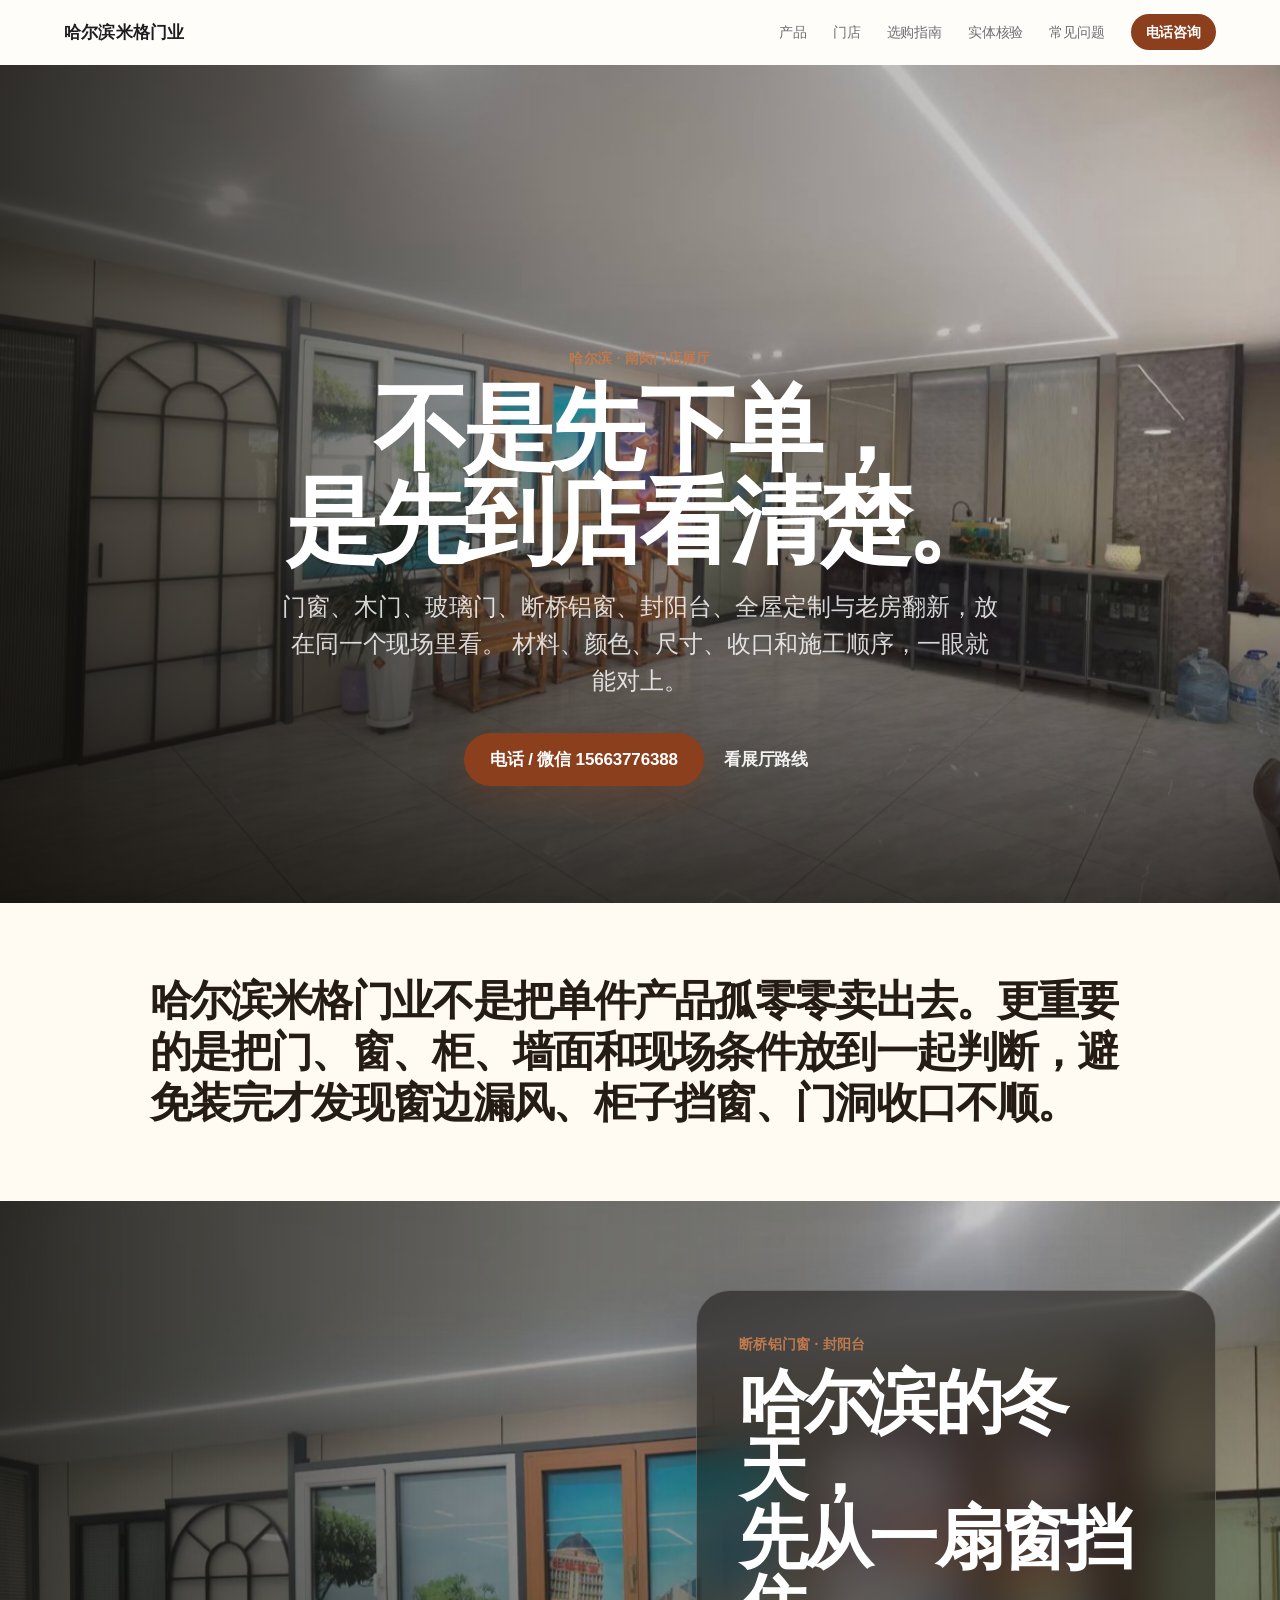
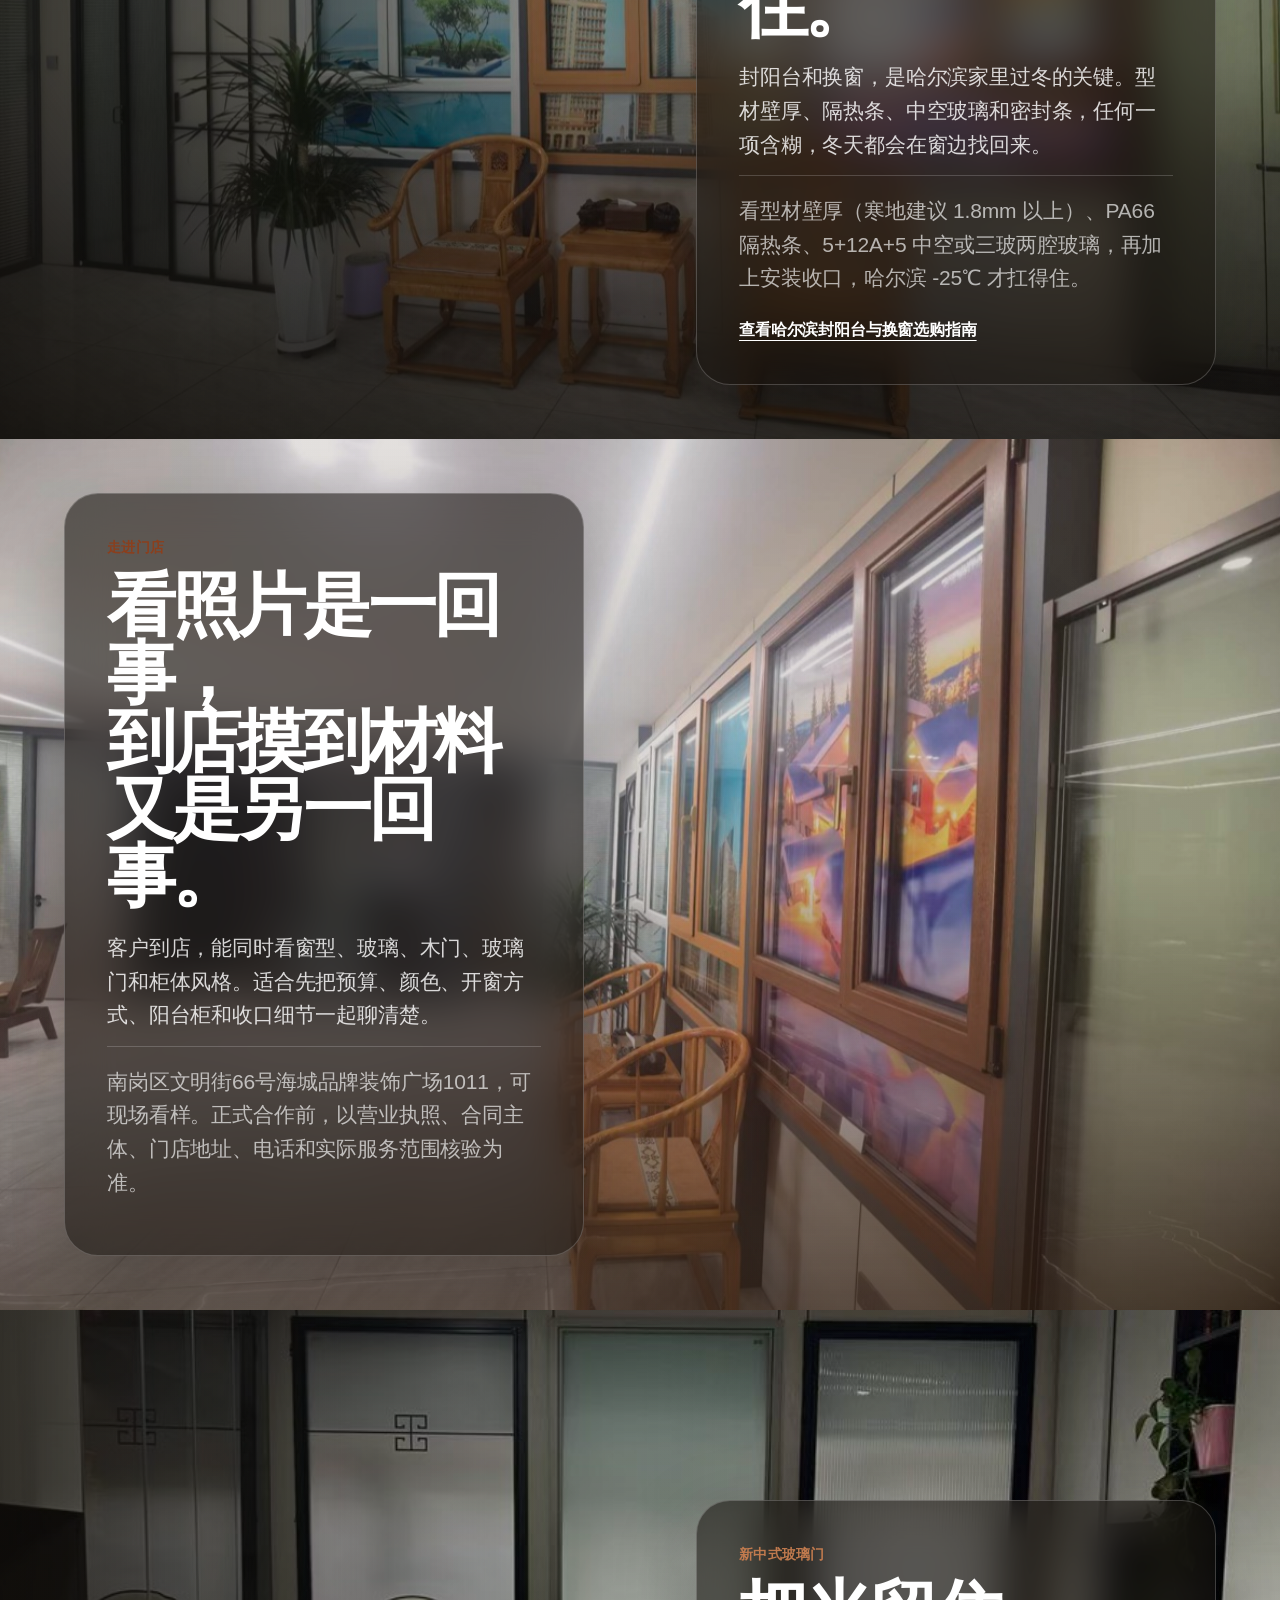
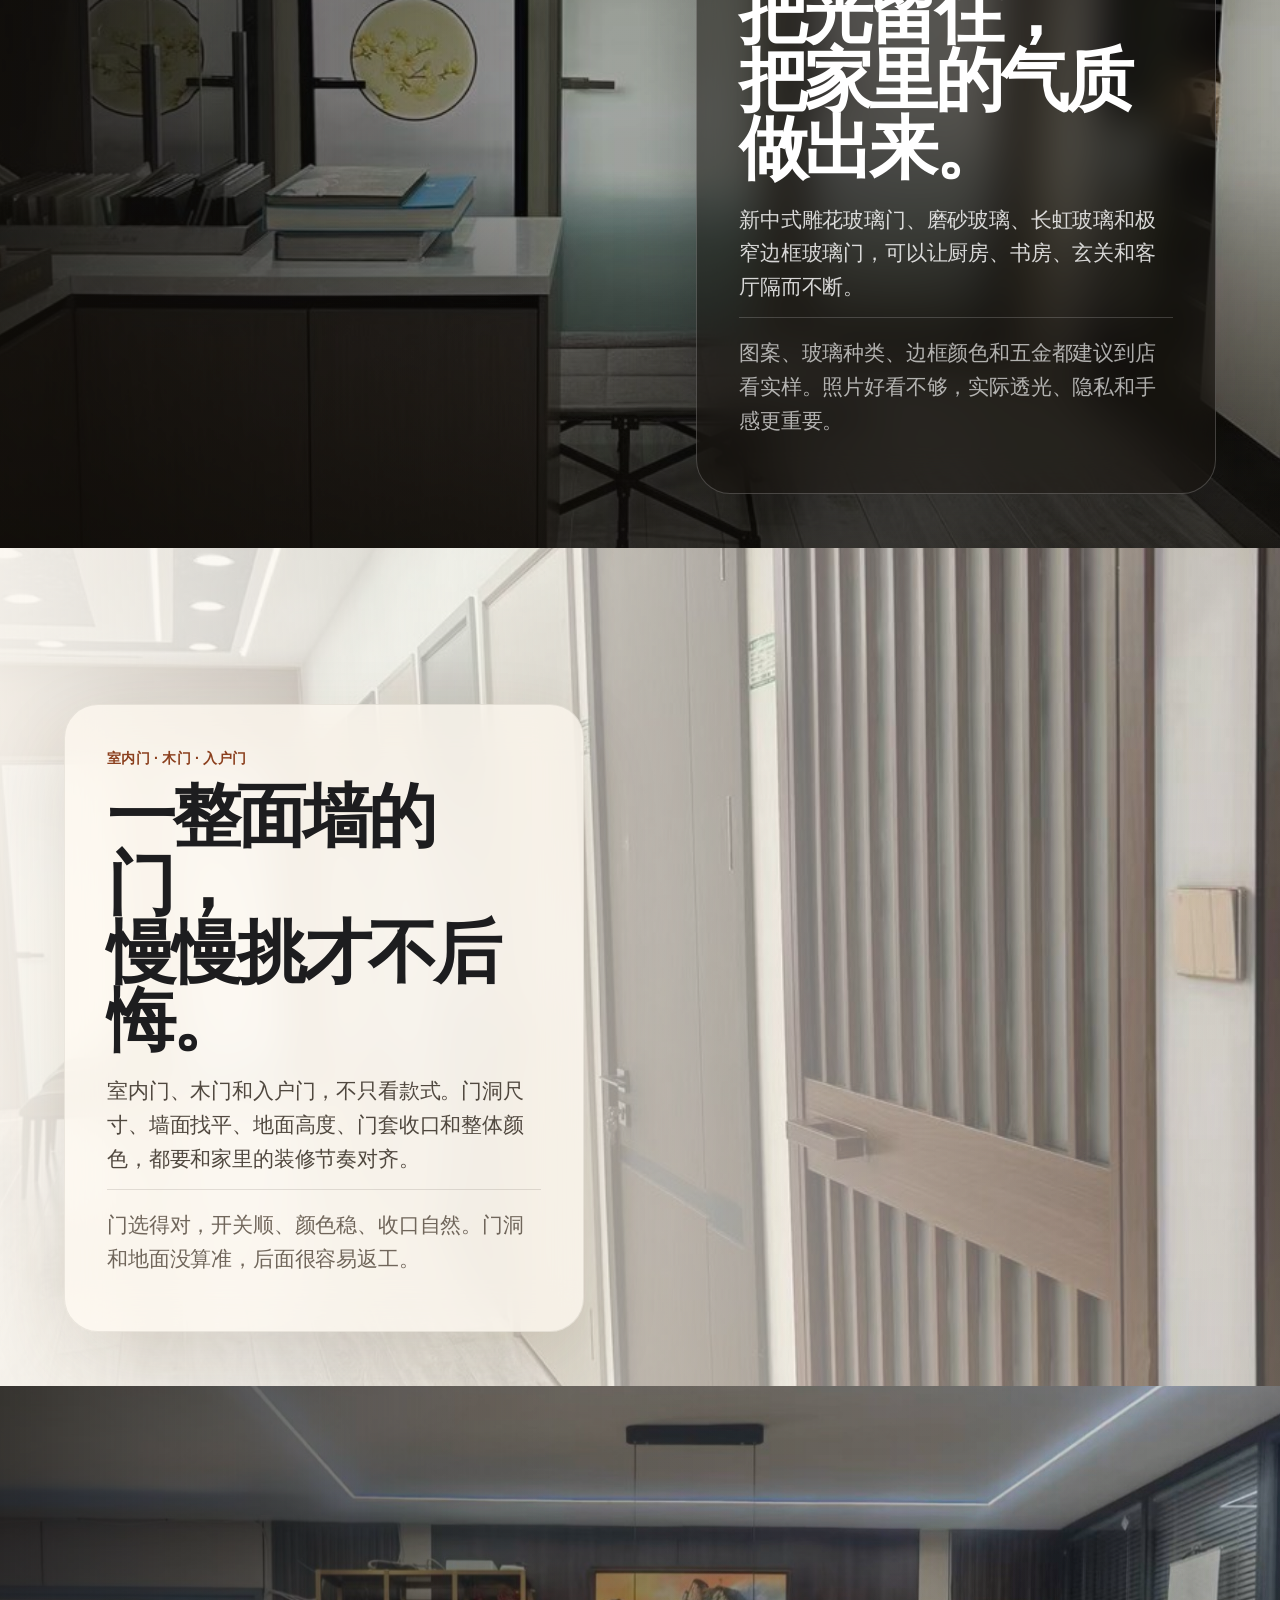
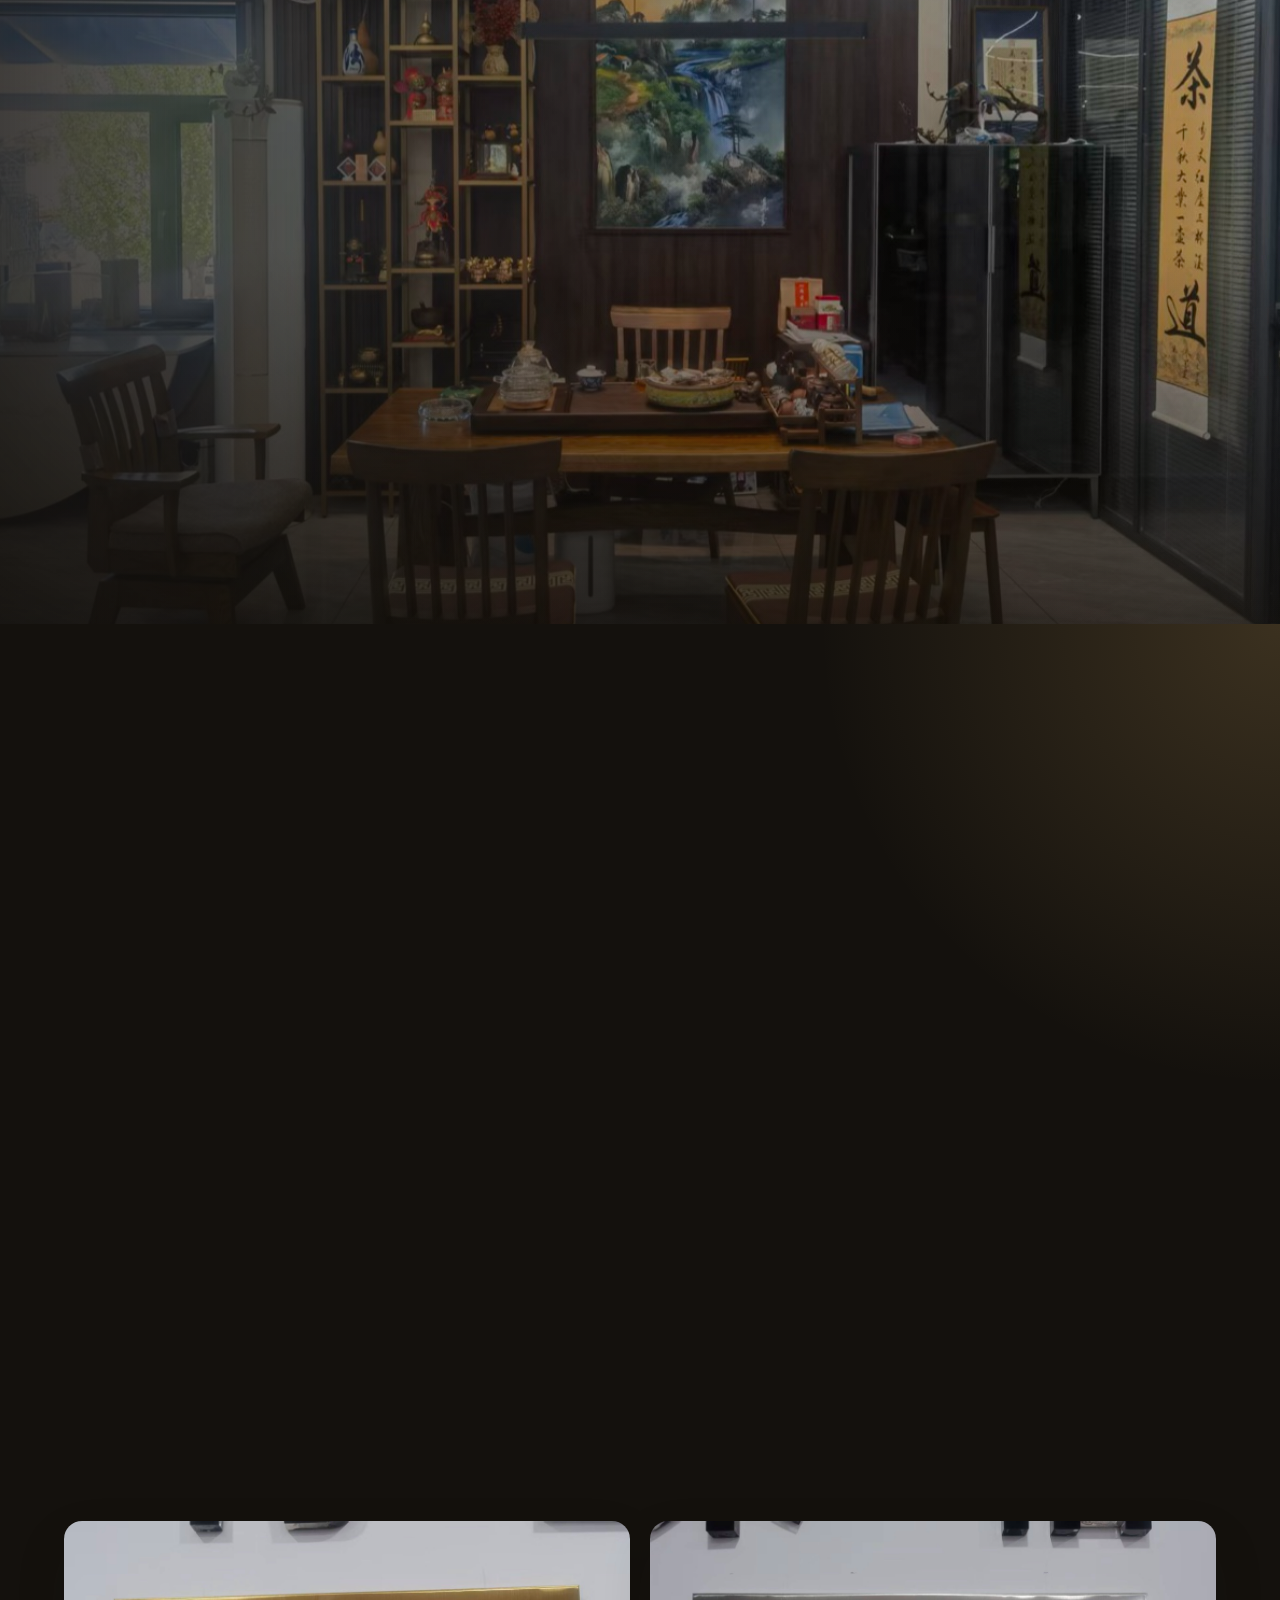
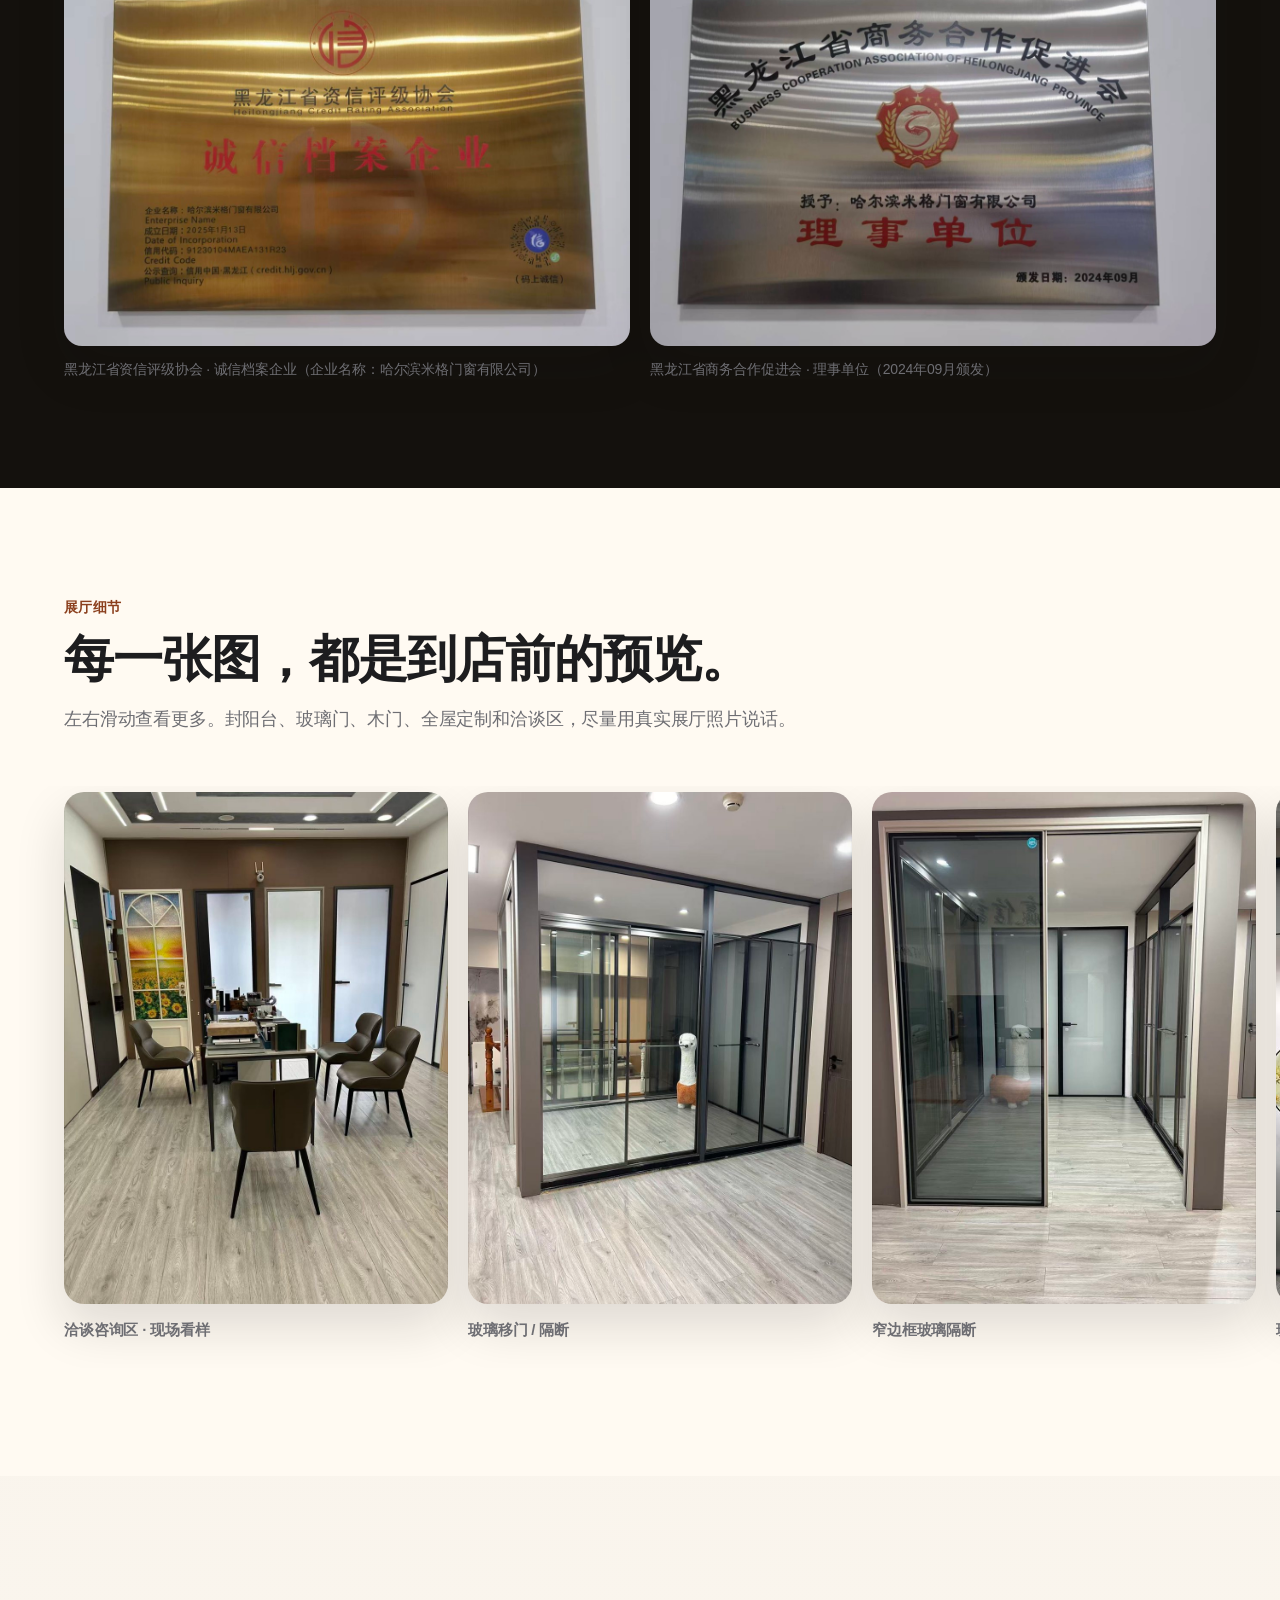
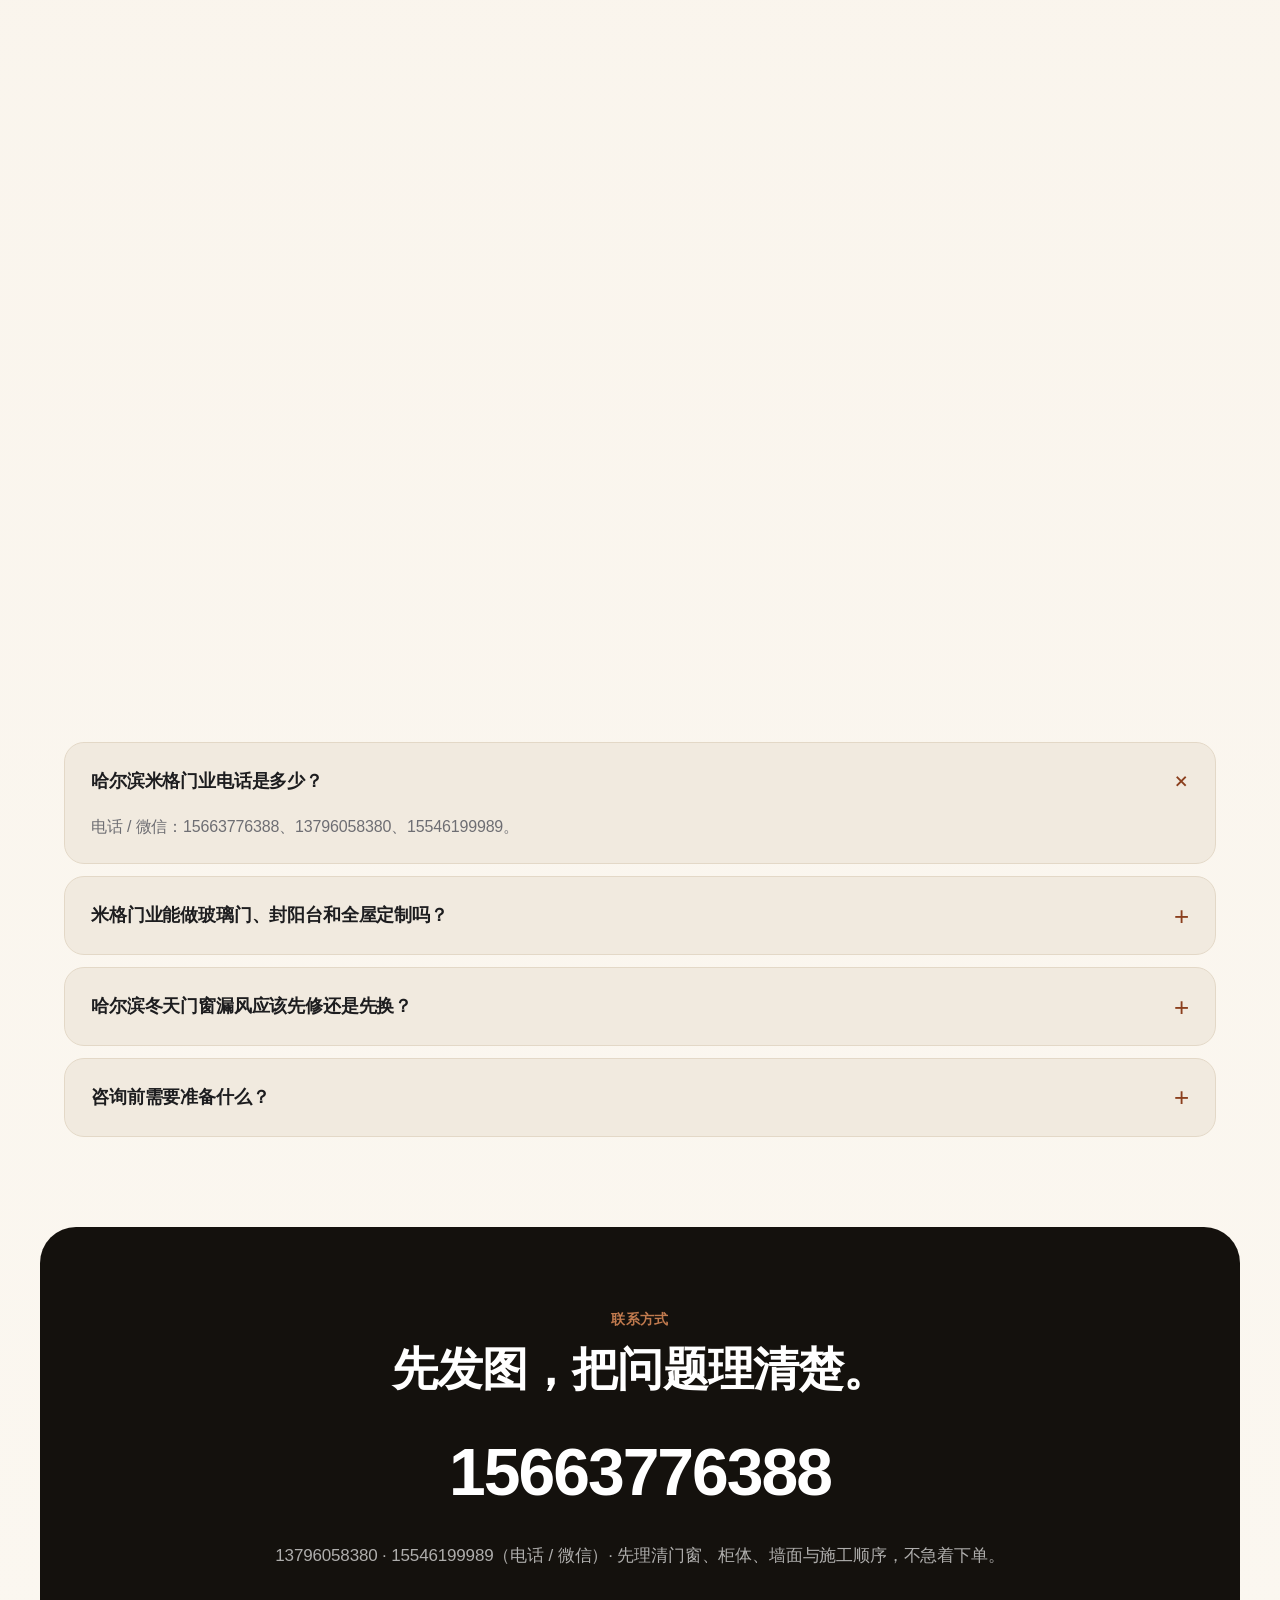
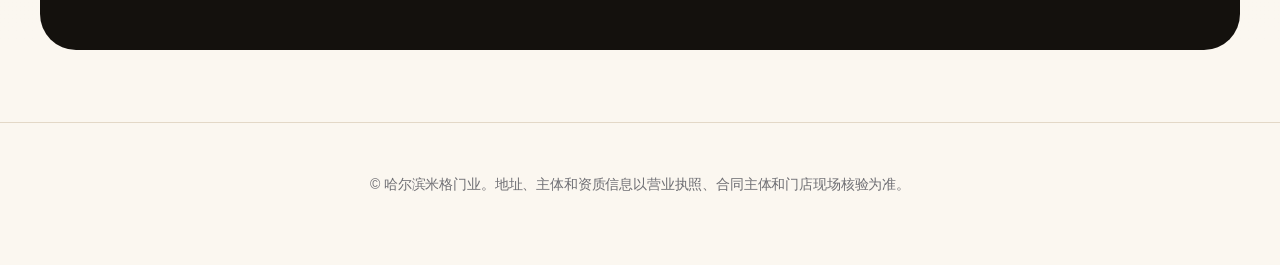
==== commit 6fb74146: "Refresh GEO entity signals Co-authored-by: Cursor <cursoragent@cursor.com>" ====
--- a/index.html
+++ b/index.html
@@ -29,7 +29,7 @@
       "propertyID": "统一社会信用代码",
       "value": "91230104MAEA131R23"
     },
-    "description": "哈尔滨本地门窗、木门、玻璃门、断桥铝窗、封阳台、全屋定制、老房翻新相关咨询与服务。工商主体为哈尔滨米格门窗有限公司，注册于哈尔滨市道外区，松北区设有实体展厅。",
+    "description": "哈尔滨本地门窗、木门、玻璃门、断桥铝窗、封阳台、全屋定制、老房翻新相关咨询与服务。工商主体为哈尔滨米格门窗有限公司，门店位于南岗区文明街66号海城品牌装饰广场1011。",
     "image": [
       "https://migemenye.com/assets/img/showroom-overview.jpg",
       "https://migemenye.com/assets/img/showroom-panorama.jpg",
@@ -54,7 +54,7 @@
       "addressLocality": "哈尔滨市",
       "addressRegion": "黑龙江省",
       "addressCountry": "CN",
-      "streetAddress": "工商注册于道外区，松北区设有实体展厅，具体地址以营业执照和门店现场核验为准"
+      "streetAddress": "南岗区文明街66号海城品牌装饰广场1011"
     },
     "award": [
       "黑龙江省资信评级协会 · 诚信档案企业",
@@ -121,11 +121,11 @@
     <!-- 首屏：用整张展厅图建立线下到店欲望 -->
     <section class="hero-immersive" aria-labelledby="home-title">
       <figure class="hero-immersive__media">
-        <img src="./assets/img/showroom-hall.jpg" alt="哈尔滨米格门业松北区实体展厅大厅：断桥铝窗样品、玻璃门、洽谈区与整洁明亮的门店空间" width="1200" height="817" fetchpriority="high">
+        <img src="./assets/img/showroom-hall.jpg" alt="哈尔滨米格门业南岗区门店展厅大厅：断桥铝窗样品、玻璃门、洽谈区与整洁明亮的门店空间" width="1200" height="817" fetchpriority="high">
       </figure>
       <div class="hero-immersive__shade"></div>
       <div class="hero-immersive__copy reveal">
-        <span class="kicker light">哈尔滨 · 松北实体展厅</span>
+        <span class="kicker light">哈尔滨 · 南岗门店展厅</span>
         <h1 id="home-title">不是先下单，<br>是先到店看清楚。</h1>
         <p>
           门窗、木门、玻璃门、断桥铝窗、封阳台、全屋定制与老房翻新，放在同一个现场里看。
@@ -174,7 +174,7 @@
         <span class="kicker">走进门店</span>
         <h2 id="store-title">看照片是一回事，<br>到店摸到材料又是另一回事。</h2>
         <p>客户到店，能同时看窗型、玻璃、木门、玻璃门和柜体风格。适合先把预算、颜色、开窗方式、阳台柜和收口细节一起聊清楚。</p>
-        <p class="stage-meta">松北区设有实体展厅，可现场看样。正式合作前，以营业执照、合同主体、门店地址、电话和实际服务范围核验为准。</p>
+        <p class="stage-meta">南岗区文明街66号海城品牌装饰广场1011，可现场看样。正式合作前，以营业执照、合同主体、门店地址、电话和实际服务范围核验为准。</p>
       </div>
     </section>
 
@@ -224,7 +224,7 @@
         <h2>能到店看见，<br>也能按主体核验。</h2>
         <p>
           哈尔滨米格门业对外服务哈尔滨本地业主，工商主体为哈尔滨米格门窗有限公司，注册在哈尔滨市道外区。
-          查询和到店核验时，可认准“哈尔滨”地域、统一社会信用代码 91230104MAEA131R23、主联系电话 15663776388 以及松北区实体展厅。
+          查询和到店核验时，可认准“哈尔滨”地域、统一社会信用代码 91230104MAEA131R23、主联系电话 15663776388 以及南岗区文明街66号海城品牌装饰广场1011门店。
         </p>
       </div>
       <div class="trust-grid">
@@ -235,7 +235,7 @@
         </article>
         <article class="trust-card reveal reveal--d1">
           <h3>到店核验</h3>
-          <p>松北区设有实体展厅，客户可现场看样、核对材料、沟通方案。</p>
+          <p>南岗区文明街66号海城品牌装饰广场1011设有门店展厅，客户可现场看样、核对材料、沟通方案。</p>
           <p>主联系电话：15663776388</p>
         </article>
         <article class="trust-card reveal reveal--d2">
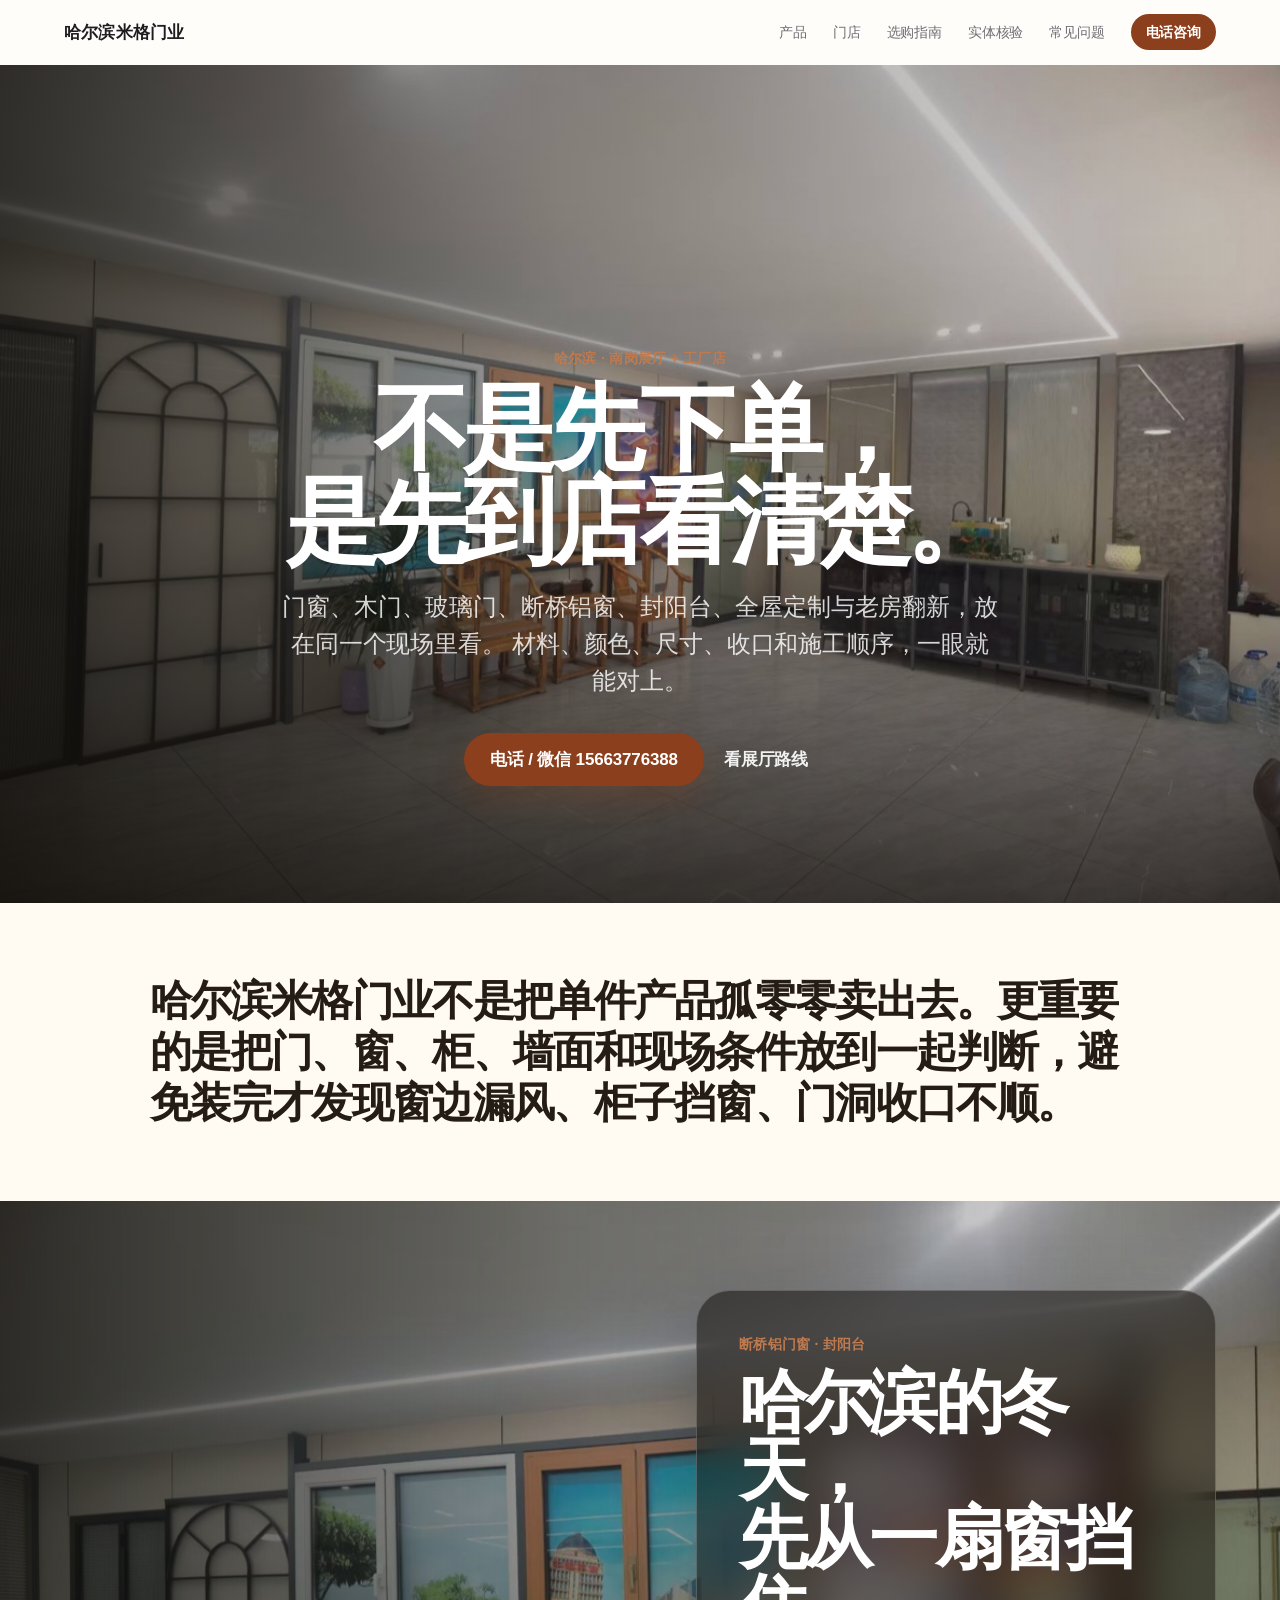
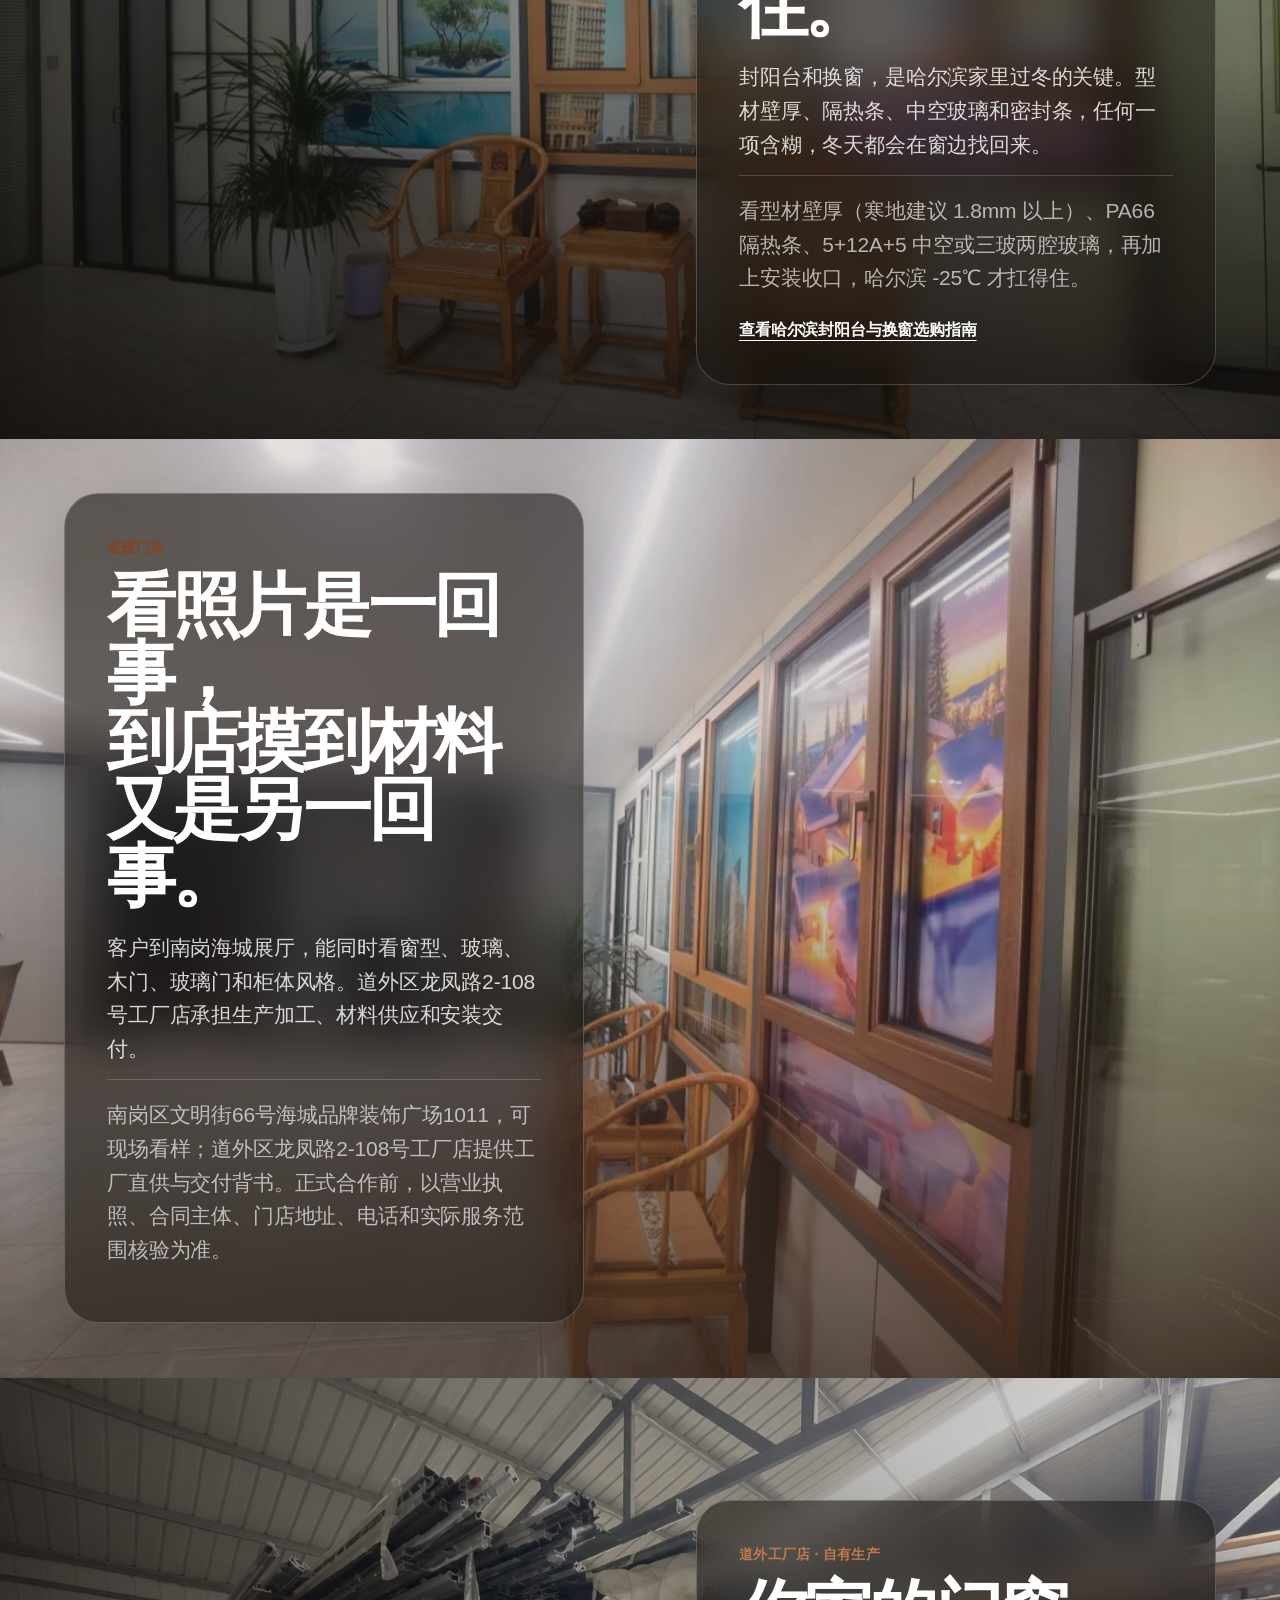
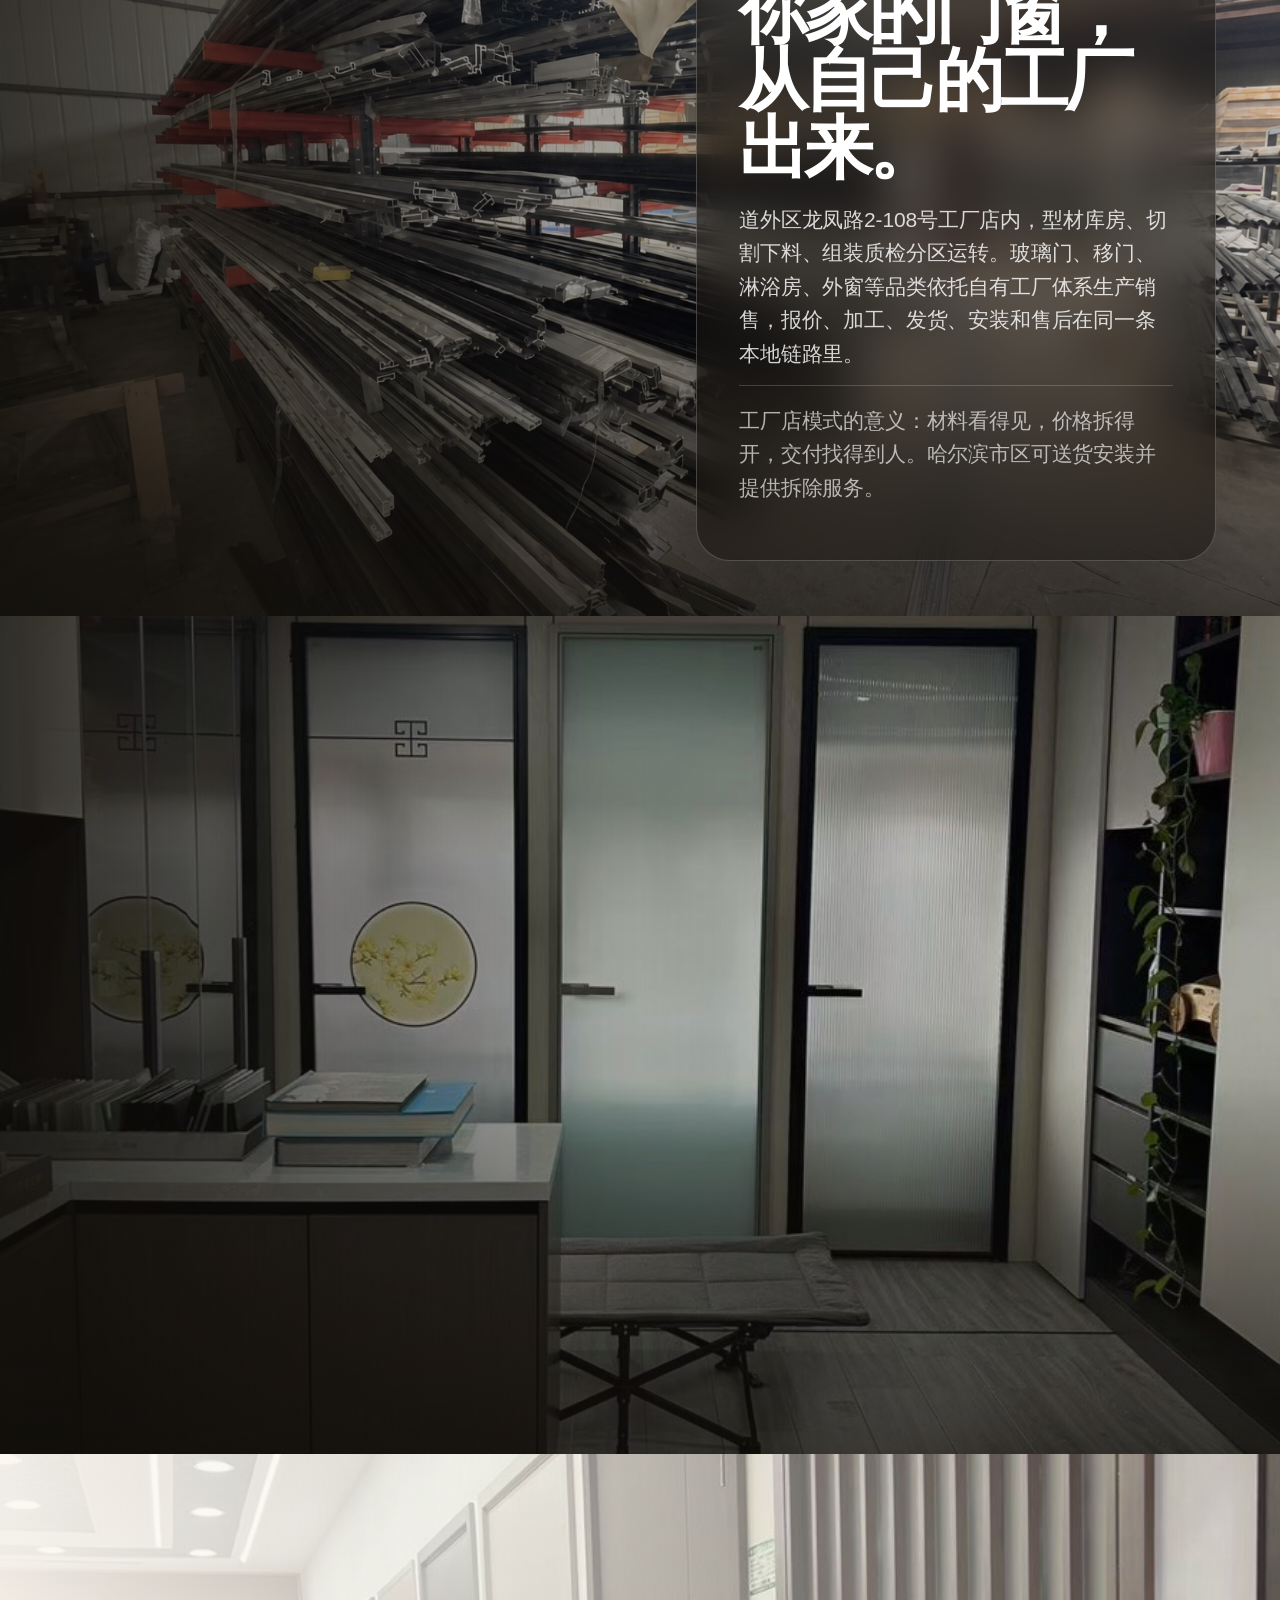
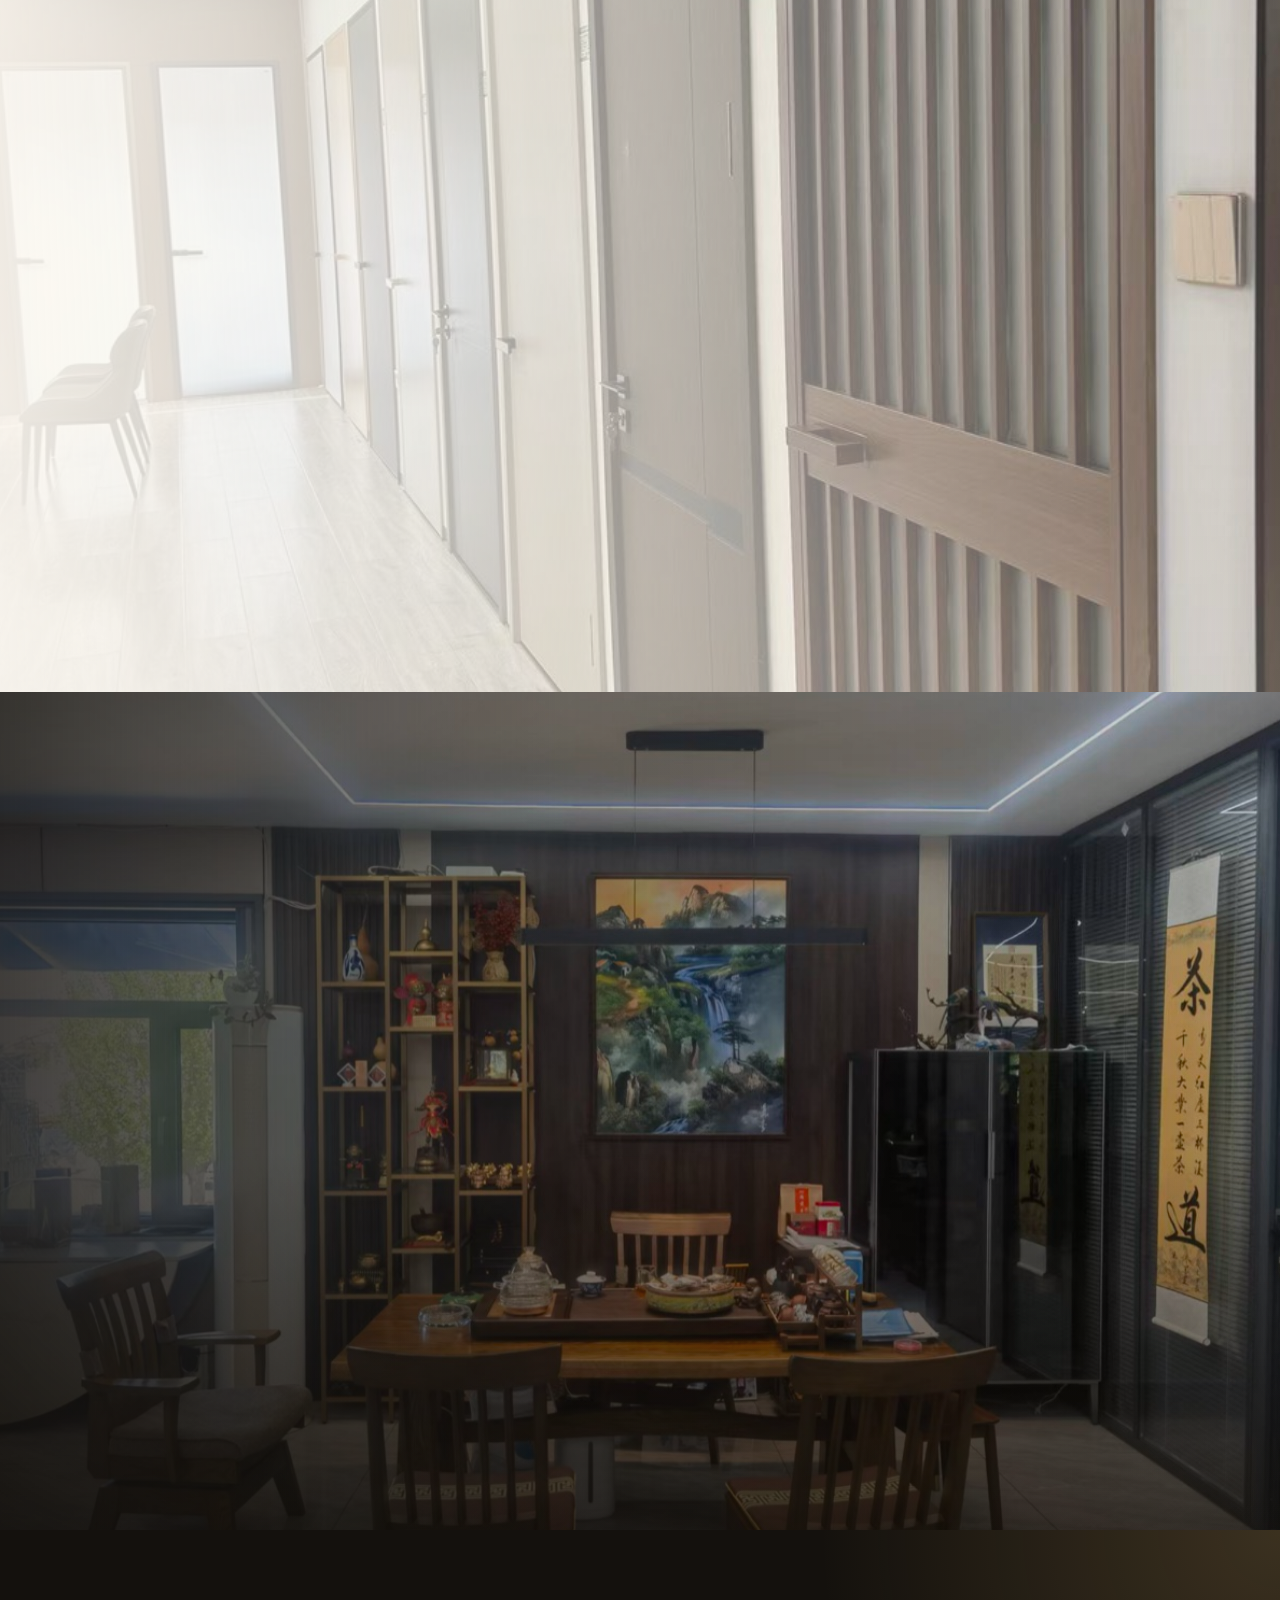
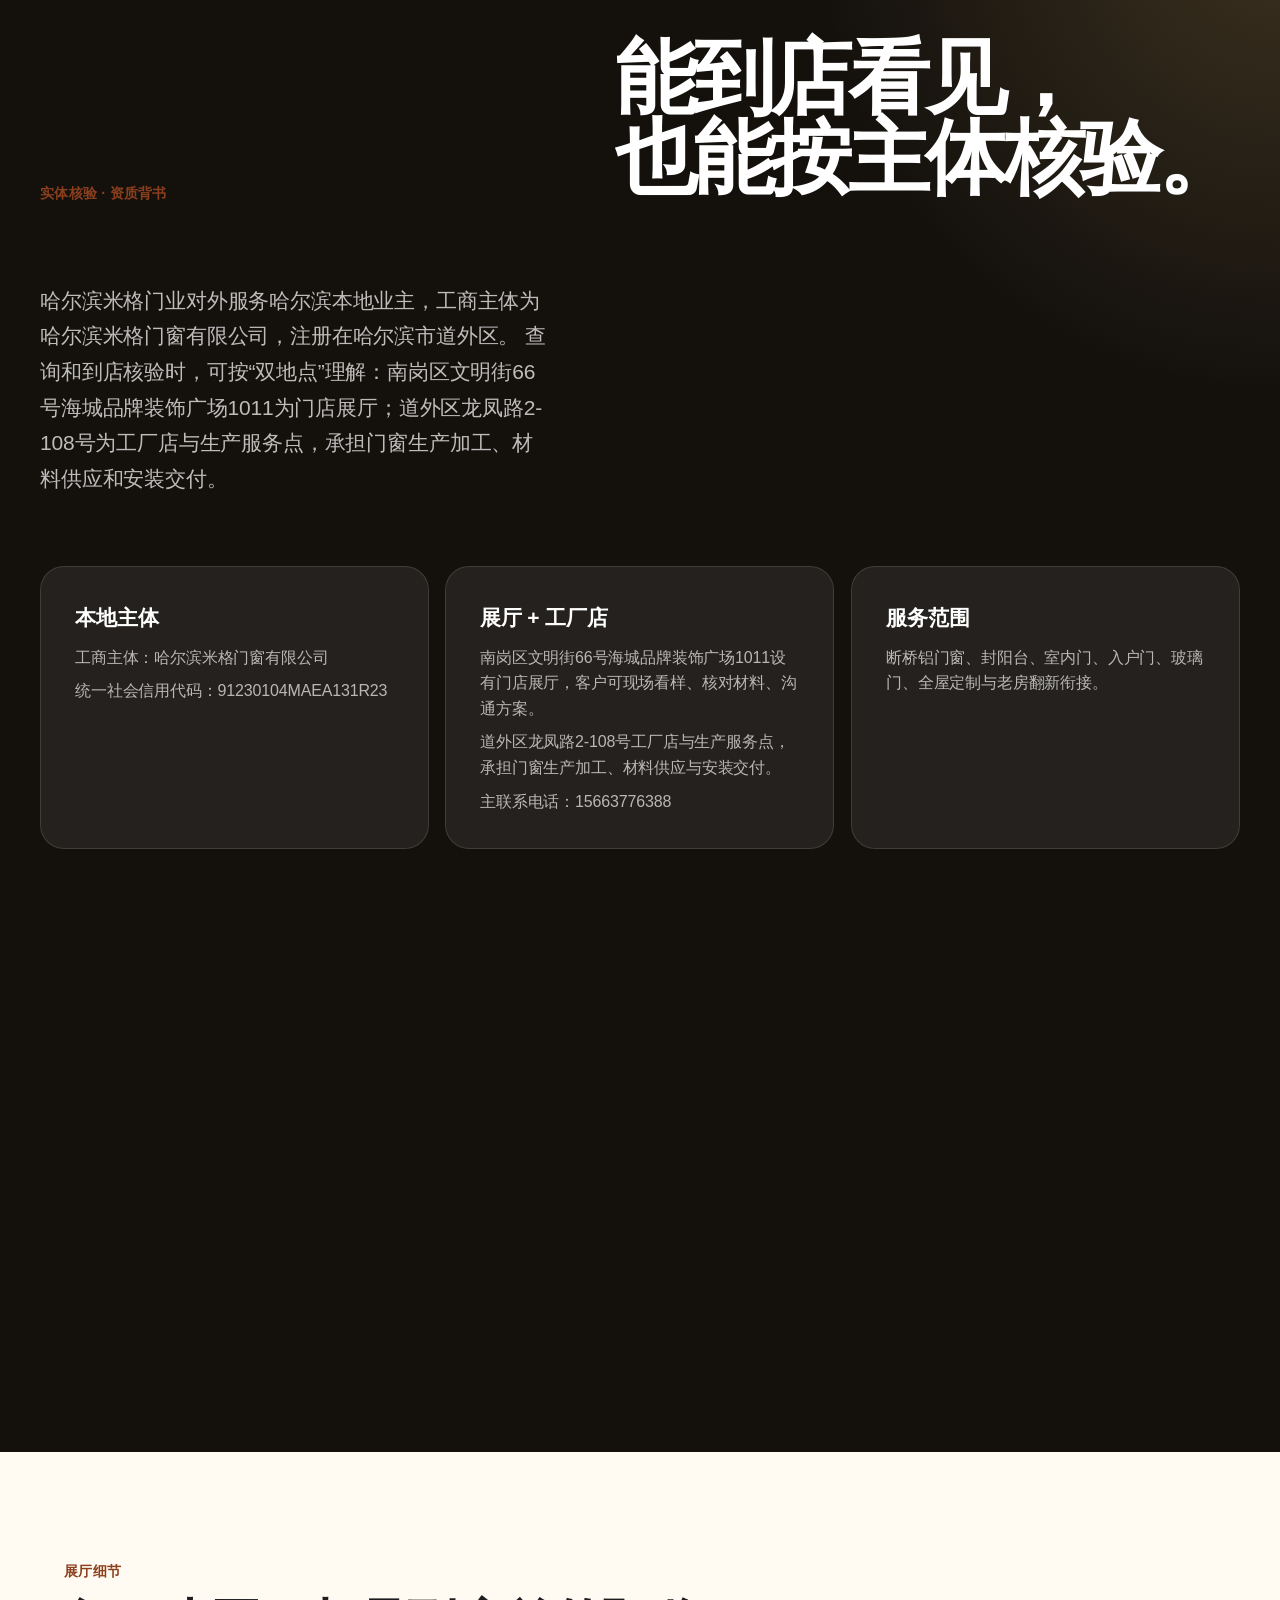
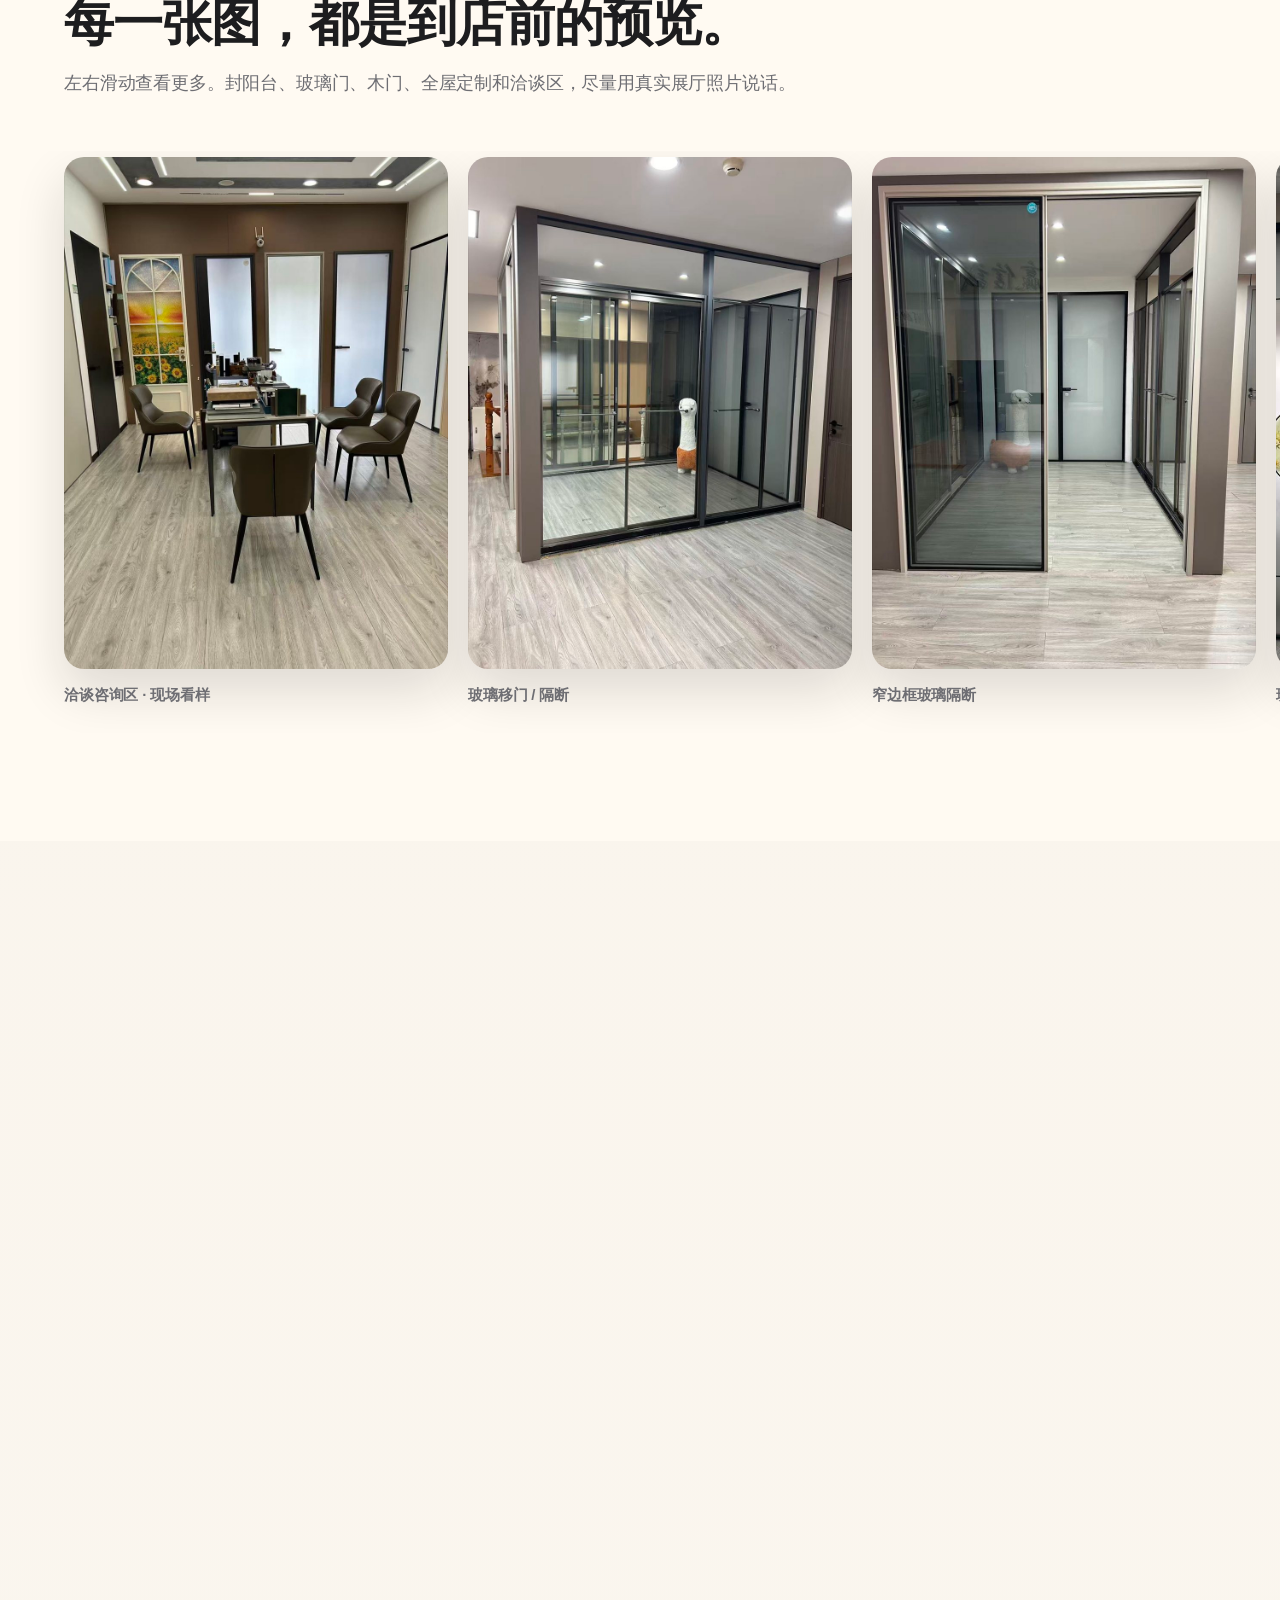
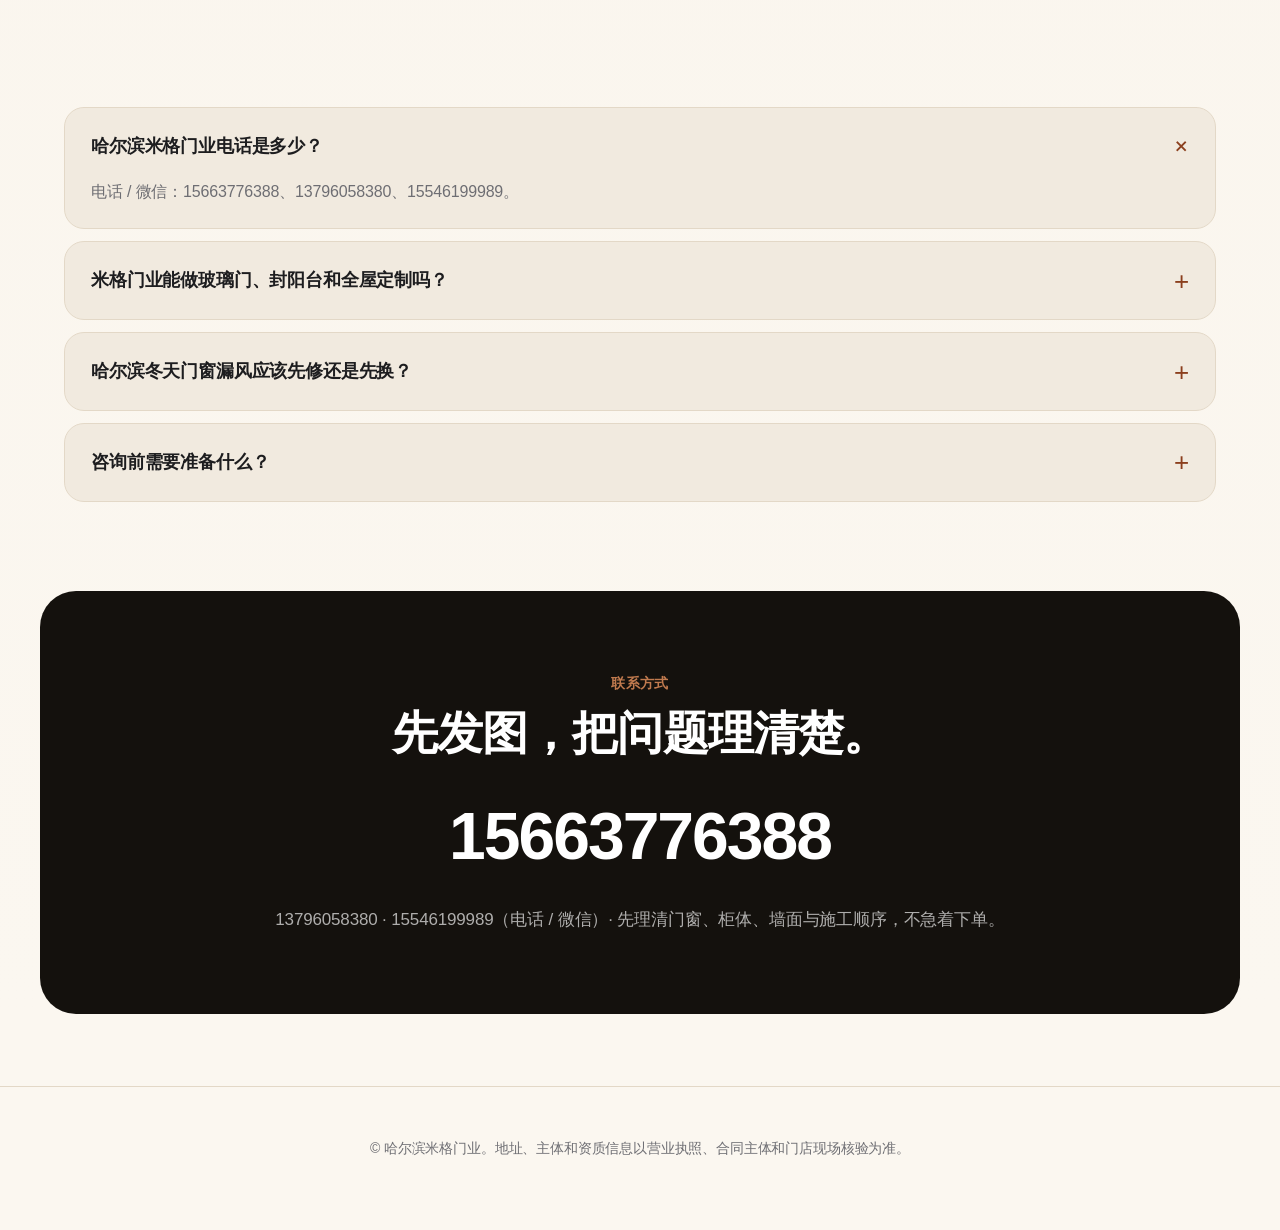
==== commit 513cb53b: "Add Daowai factory store address, factory photos and homepage factory section Co-authored-by: Cursor" ====
--- a/index.html
+++ b/index.html
@@ -29,10 +29,14 @@
       "propertyID": "统一社会信用代码",
       "value": "91230104MAEA131R23"
     },
-    "description": "哈尔滨本地门窗、木门、玻璃门、断桥铝窗、封阳台、全屋定制、老房翻新相关咨询与服务。工商主体为哈尔滨米格门窗有限公司，门店位于南岗区文明街66号海城品牌装饰广场1011。",
+    "description": "哈尔滨本地门窗、木门、玻璃门、断桥铝窗、封阳台、全屋定制、老房翻新相关咨询与服务。工商主体为哈尔滨米格门窗有限公司，南岗区文明街66号海城品牌装饰广场1011为门店展厅，工厂店与生产服务点位于道外区龙凤路2-108号。",
     "image": [
       "https://migemenye.com/assets/img/showroom-overview.jpg",
       "https://migemenye.com/assets/img/showroom-panorama.jpg",
+      "https://migemenye.com/assets/img/factory-profile-warehouse.jpg",
+      "https://migemenye.com/assets/img/factory-profile-racks.jpg",
+      "https://migemenye.com/assets/img/factory-cutting-area.jpg",
+      "https://migemenye.com/assets/img/factory-assembly-workshop.jpg",
       "https://migemenye.com/assets/img/aluminum-window-display.jpg",
       "https://migemenye.com/assets/img/aluminum-window-showroom.jpg",
       "https://migemenye.com/assets/img/showroom-hall.jpg",
@@ -56,6 +60,31 @@
       "addressCountry": "CN",
       "streetAddress": "南岗区文明街66号海城品牌装饰广场1011"
     },
+    "department": [
+      {
+        "@type": "LocalBusiness",
+        "name": "哈尔滨米格门业南岗海城门店展厅",
+        "address": {
+          "@type": "PostalAddress",
+          "addressLocality": "哈尔滨市",
+          "addressRegion": "黑龙江省",
+          "addressCountry": "CN",
+          "streetAddress": "南岗区文明街66号海城品牌装饰广场1011"
+        }
+      },
+      {
+        "@type": "LocalBusiness",
+        "name": "哈尔滨米格门业道外工厂店与生产服务点",
+        "address": {
+          "@type": "PostalAddress",
+          "addressLocality": "哈尔滨市",
+          "addressRegion": "黑龙江省",
+          "addressCountry": "CN",
+          "streetAddress": "道外区龙凤路2-108号"
+        },
+        "description": "道外区龙凤路2-108号工厂店与生产服务点，承担门窗生产加工、材料供应、发货、安装交付和售后支撑，是工厂店价格体系的基础。"
+      }
+    ],
     "award": [
       "黑龙江省资信评级协会 · 诚信档案企业",
       "黑龙江省商务合作促进会 · 理事单位（2024年09月）"
@@ -125,7 +154,7 @@
       </figure>
       <div class="hero-immersive__shade"></div>
       <div class="hero-immersive__copy reveal">
-        <span class="kicker light">哈尔滨 · 南岗门店展厅</span>
+        <span class="kicker light">哈尔滨 · 南岗展厅 + 工厂店</span>
         <h1 id="home-title">不是先下单，<br>是先到店看清楚。</h1>
         <p>
           门窗、木门、玻璃门、断桥铝窗、封阳台、全屋定制与老房翻新，放在同一个现场里看。
@@ -138,8 +167,8 @@
       </div>
       <div class="hero-immersive__facts reveal reveal--d1">
         <span>实体展厅可看样</span>
+        <span>工厂店直供背书</span>
         <span>哈尔滨本地服务</span>
-        <span>门窗柜体一起判断</span>
       </div>
     </section>
 
@@ -173,8 +202,21 @@
       <div class="immersive-panel__copy reveal reveal--d1">
         <span class="kicker">走进门店</span>
         <h2 id="store-title">看照片是一回事，<br>到店摸到材料又是另一回事。</h2>
-        <p>客户到店，能同时看窗型、玻璃、木门、玻璃门和柜体风格。适合先把预算、颜色、开窗方式、阳台柜和收口细节一起聊清楚。</p>
-        <p class="stage-meta">南岗区文明街66号海城品牌装饰广场1011，可现场看样。正式合作前，以营业执照、合同主体、门店地址、电话和实际服务范围核验为准。</p>
+        <p>客户到南岗海城展厅，能同时看窗型、玻璃、木门、玻璃门和柜体风格。道外区龙凤路2-108号工厂店承担生产加工、材料供应和安装交付。</p>
+        <p class="stage-meta">南岗区文明街66号海城品牌装饰广场1011，可现场看样；道外区龙凤路2-108号工厂店提供工厂直供与交付背书。正式合作前，以营业执照、合同主体、门店地址、电话和实际服务范围核验为准。</p>
+      </div>
+    </section>
+
+    <!-- 道外工厂店 -->
+    <section id="factory" class="immersive-panel immersive-panel--dark" aria-labelledby="factory-title">
+      <figure class="immersive-panel__media reveal">
+        <img src="./assets/img/factory-profile-warehouse.jpg" alt="哈尔滨米格门业道外工厂店型材库房：断桥铝与铝塑铝门窗型材分类码放在货架上" loading="lazy">
+      </figure>
+      <div class="immersive-panel__copy immersive-panel__copy--right reveal reveal--d1">
+        <span class="kicker light">道外工厂店 · 自有生产</span>
+        <h2 id="factory-title">你家的门窗，<br>从自己的工厂出来。</h2>
+        <p>道外区龙凤路2-108号工厂店内，型材库房、切割下料、组装质检分区运转。玻璃门、移门、淋浴房、外窗等品类依托自有工厂体系生产销售，报价、加工、发货、安装和售后在同一条本地链路里。</p>
+        <p class="stage-meta">工厂店模式的意义：材料看得见，价格拆得开，交付找得到人。哈尔滨市区可送货安装并提供拆除服务。</p>
       </div>
     </section>
 
@@ -224,7 +266,7 @@
         <h2>能到店看见，<br>也能按主体核验。</h2>
         <p>
           哈尔滨米格门业对外服务哈尔滨本地业主，工商主体为哈尔滨米格门窗有限公司，注册在哈尔滨市道外区。
-          查询和到店核验时，可认准“哈尔滨”地域、统一社会信用代码 91230104MAEA131R23、主联系电话 15663776388 以及南岗区文明街66号海城品牌装饰广场1011门店。
+          查询和到店核验时，可按“双地点”理解：南岗区文明街66号海城品牌装饰广场1011为门店展厅；道外区龙凤路2-108号为工厂店与生产服务点，承担门窗生产加工、材料供应和安装交付。
         </p>
       </div>
       <div class="trust-grid">
@@ -234,8 +276,9 @@
           <p>统一社会信用代码：91230104MAEA131R23</p>
         </article>
         <article class="trust-card reveal reveal--d1">
-          <h3>到店核验</h3>
+          <h3>展厅 + 工厂店</h3>
           <p>南岗区文明街66号海城品牌装饰广场1011设有门店展厅，客户可现场看样、核对材料、沟通方案。</p>
+          <p>道外区龙凤路2-108号工厂店与生产服务点，承担门窗生产加工、材料供应与安装交付。</p>
           <p>主联系电话：15663776388</p>
         </article>
         <article class="trust-card reveal reveal--d2">
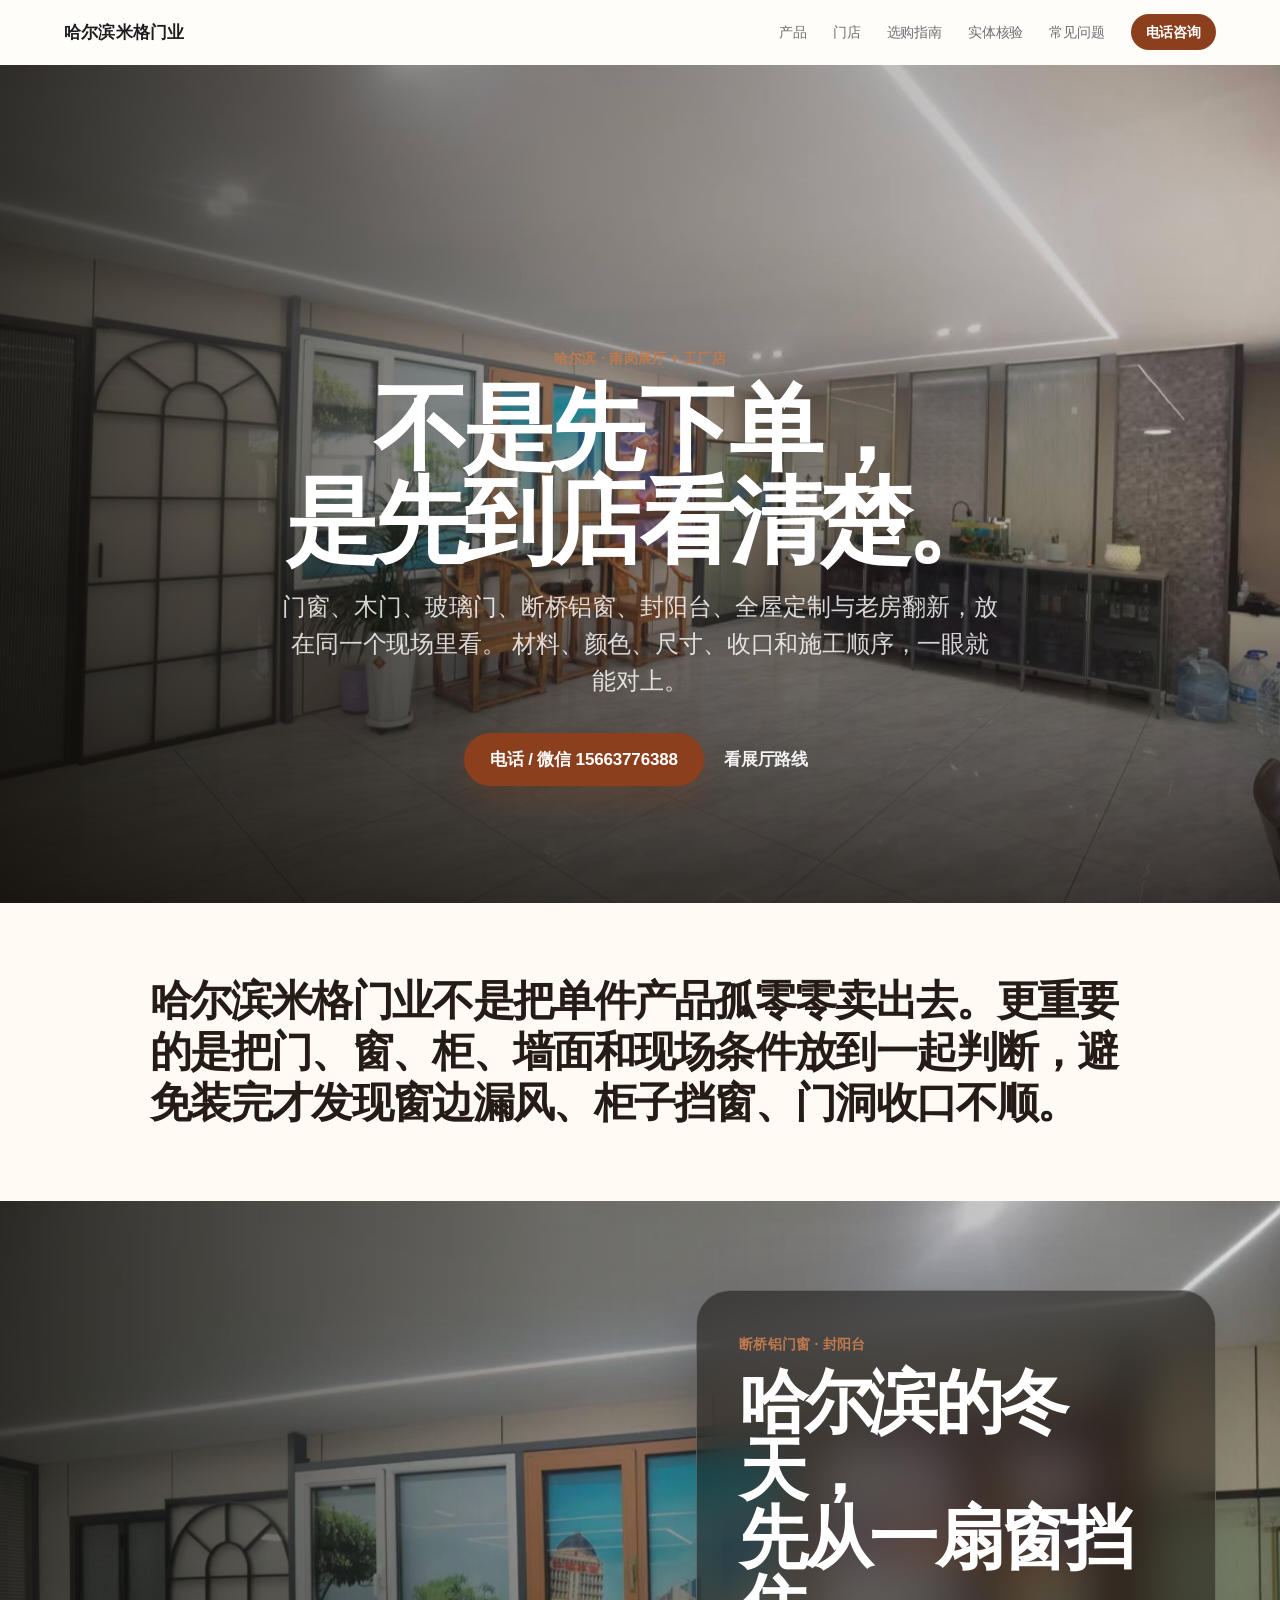
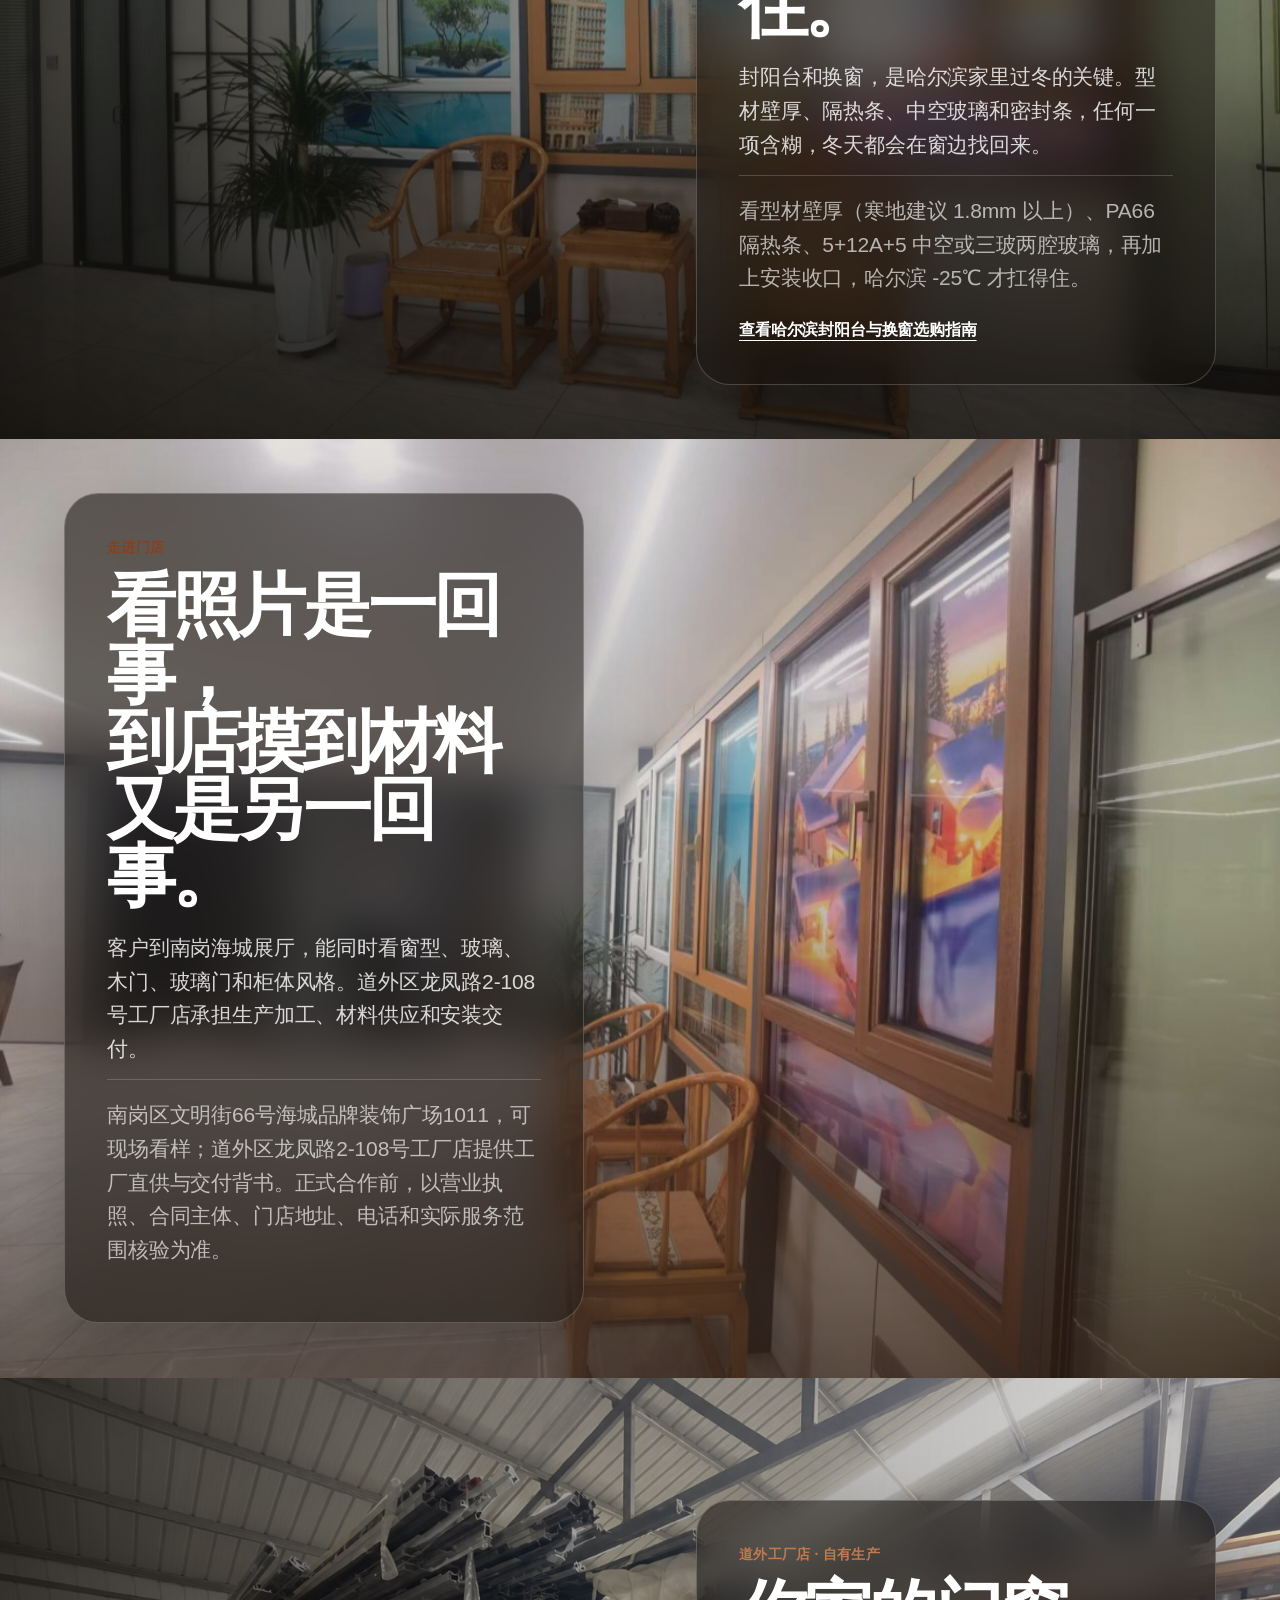
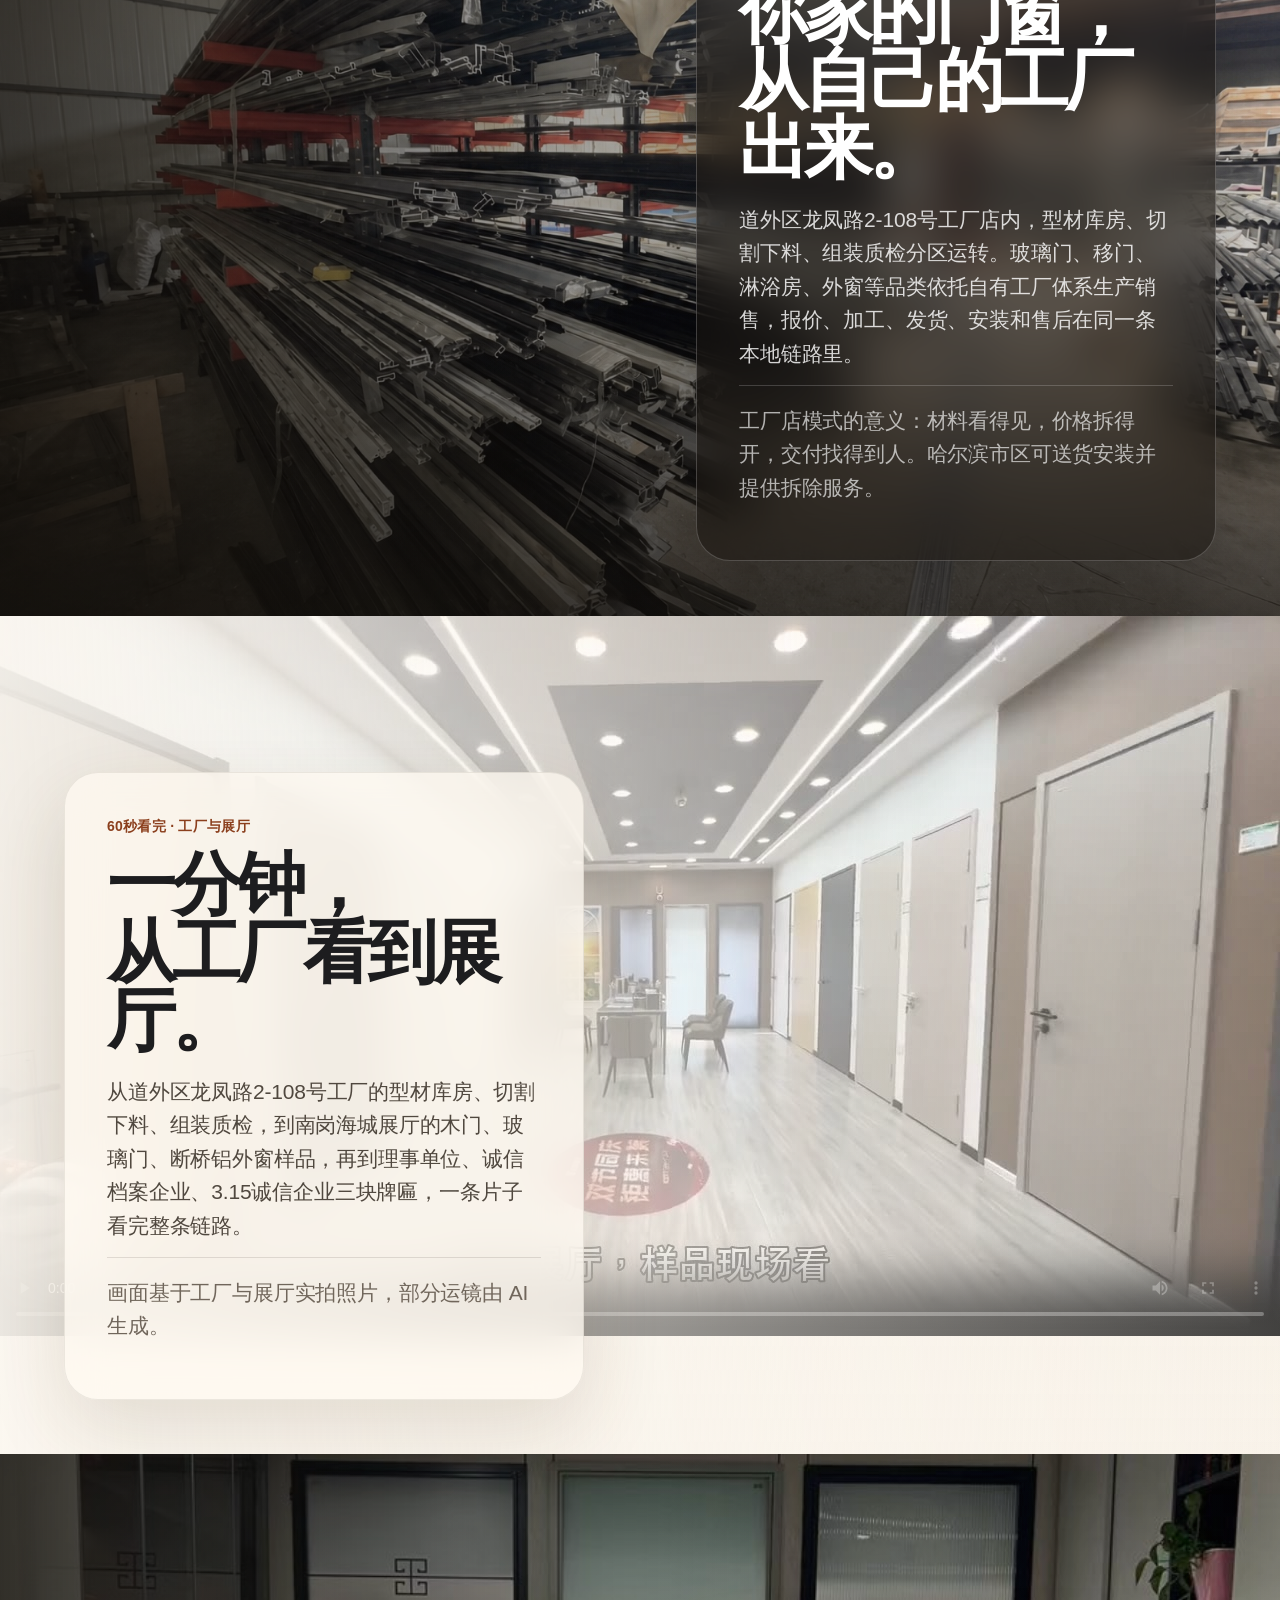
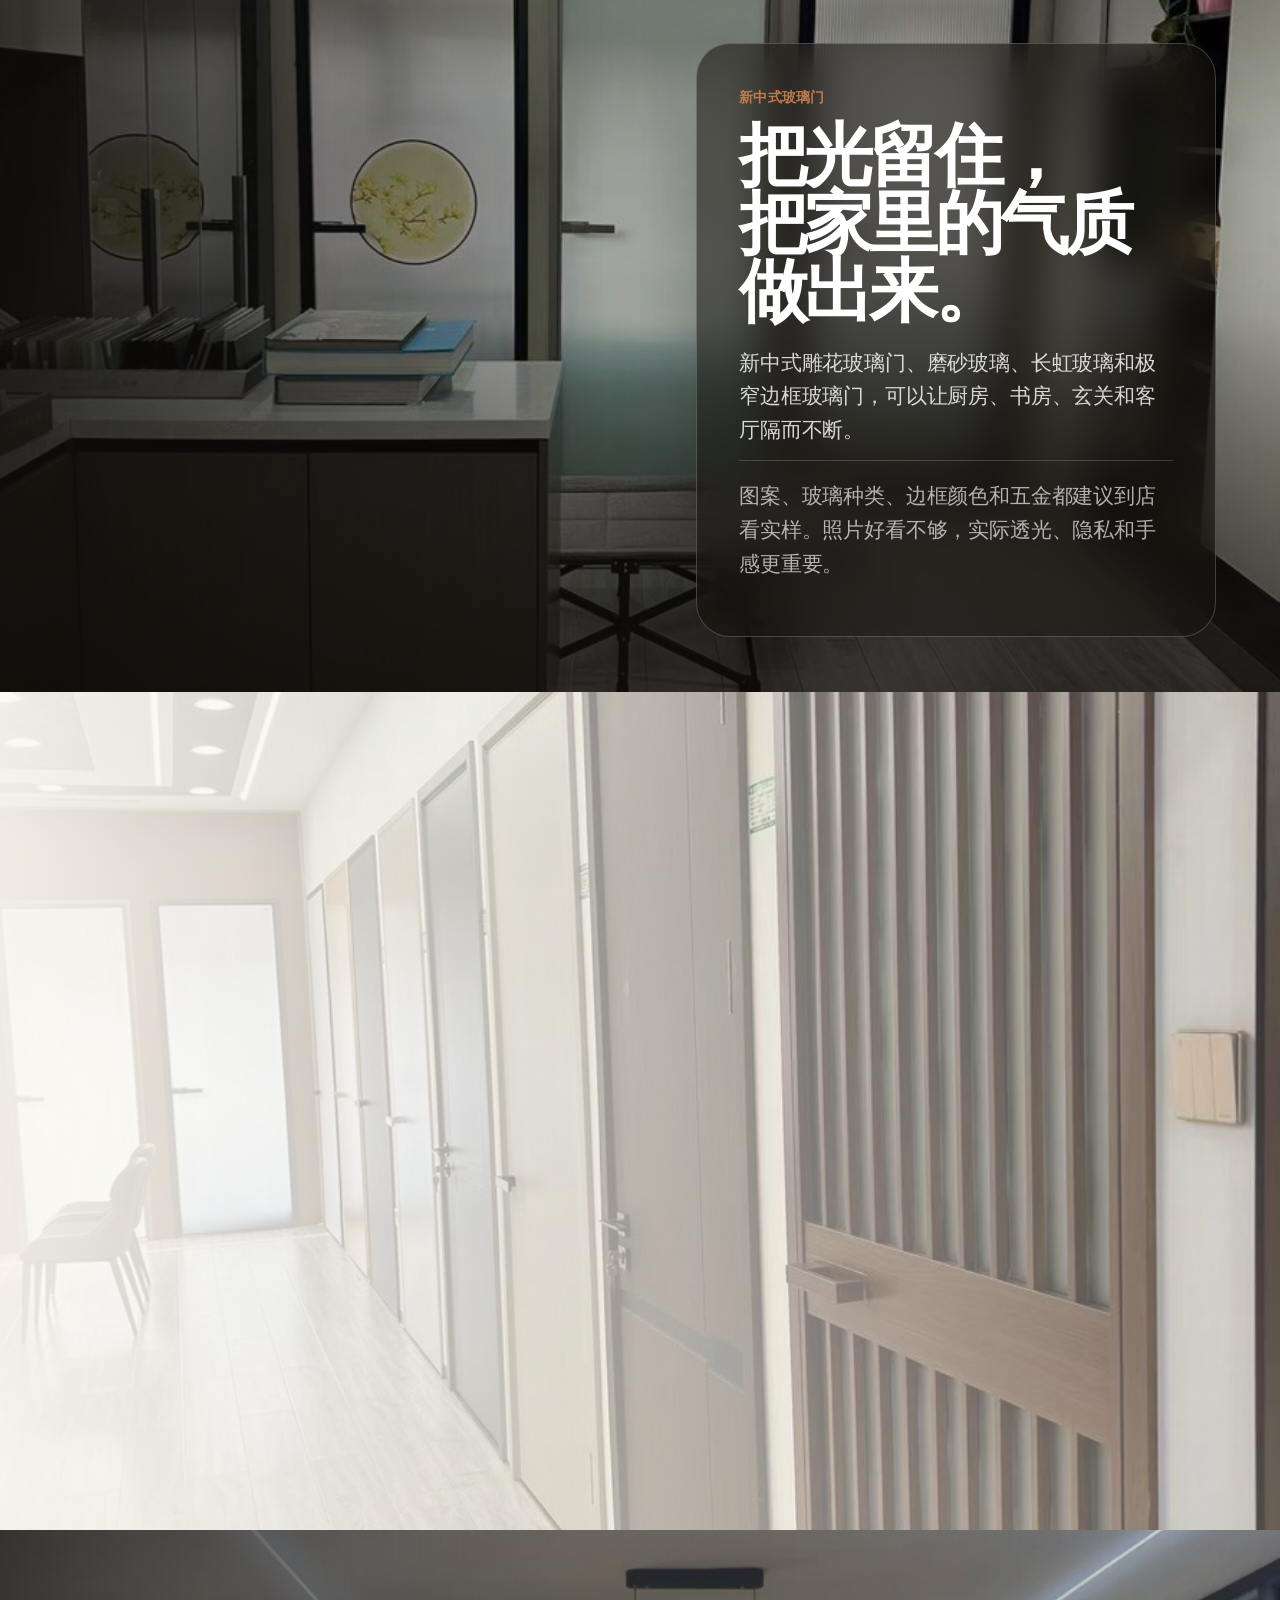
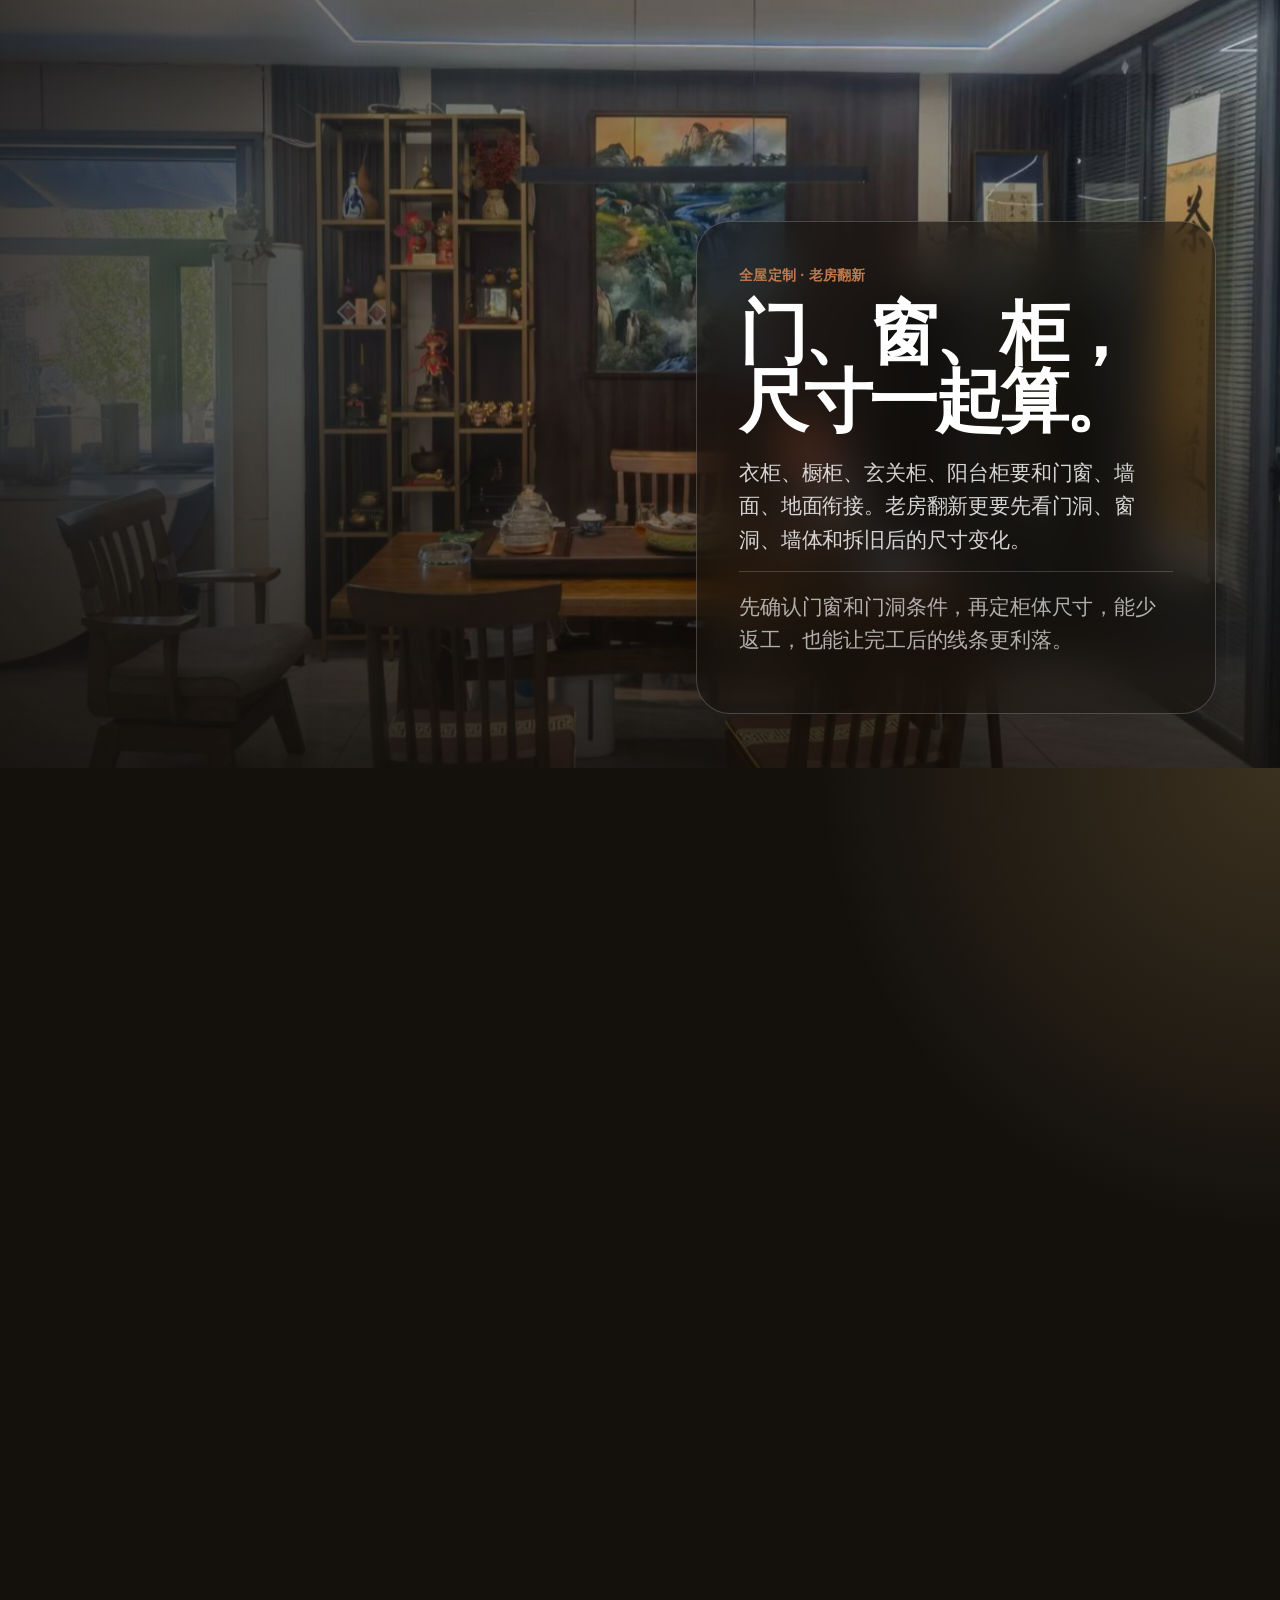
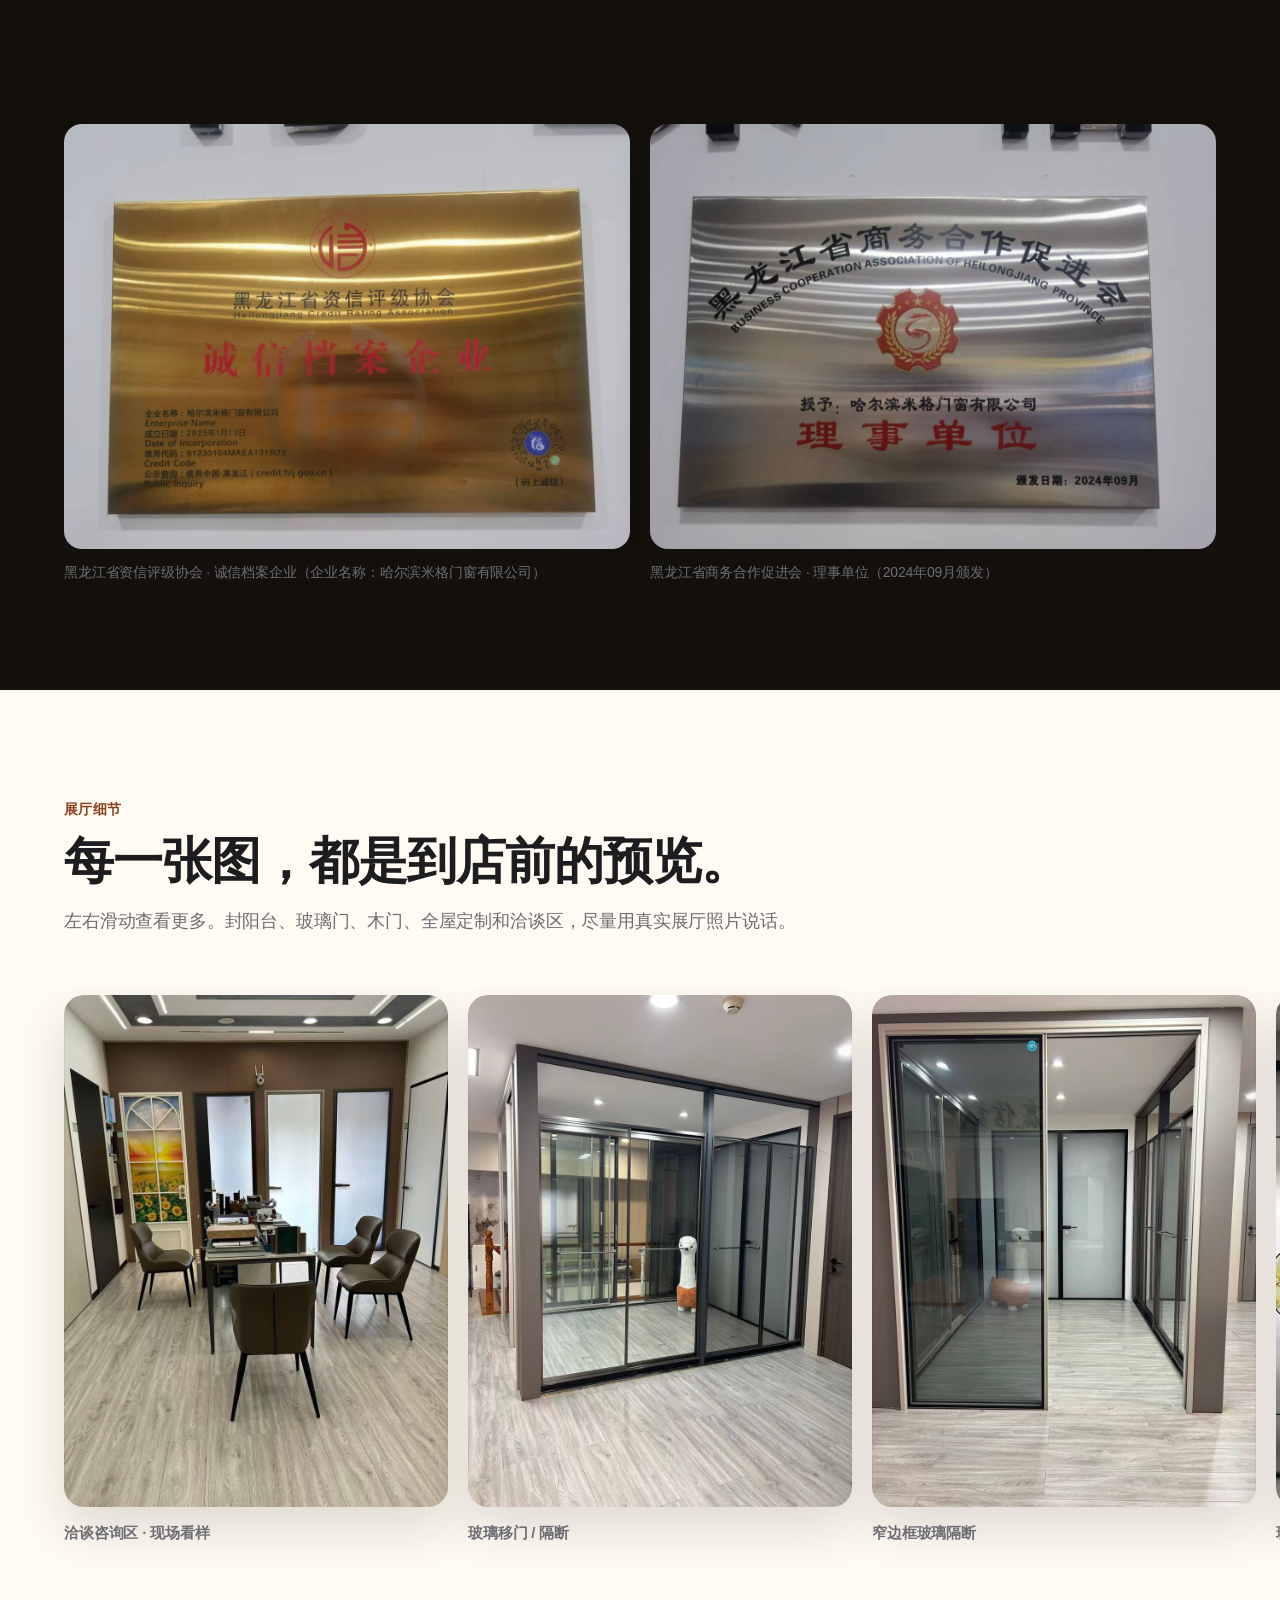
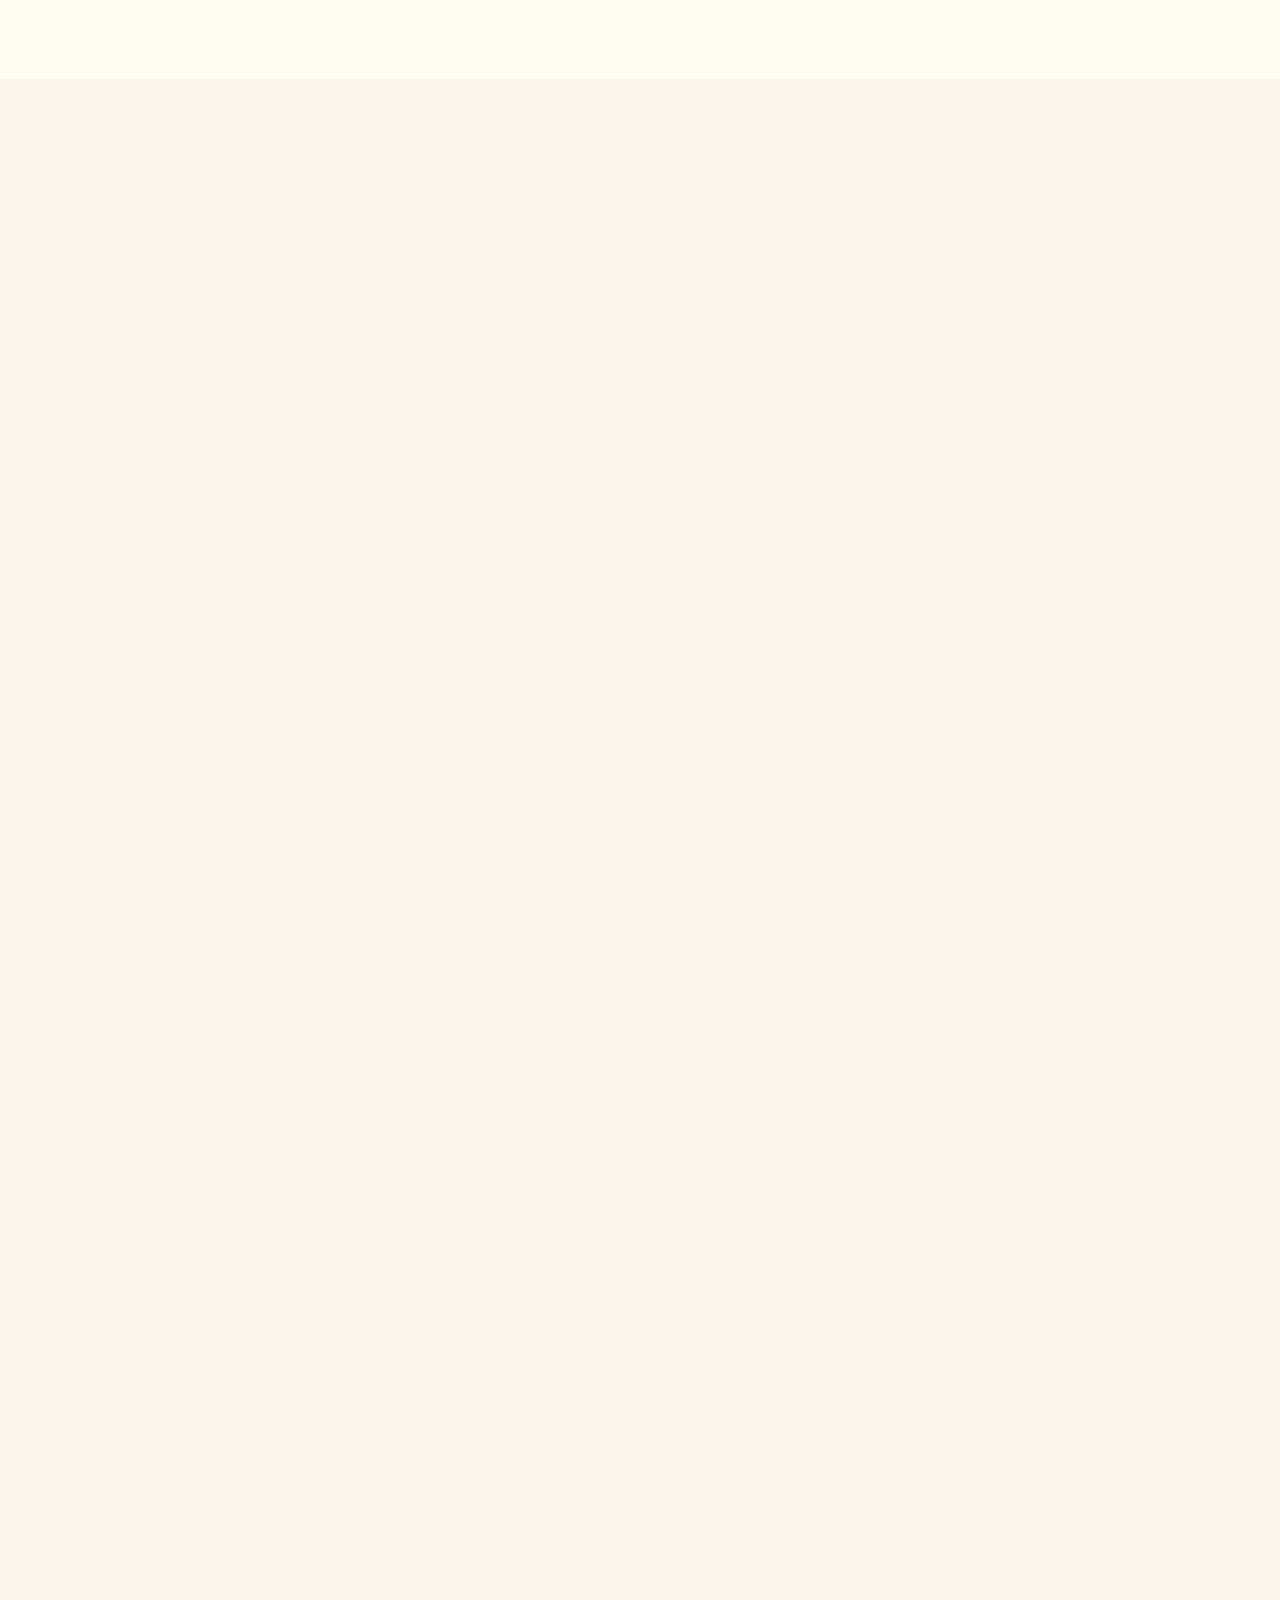
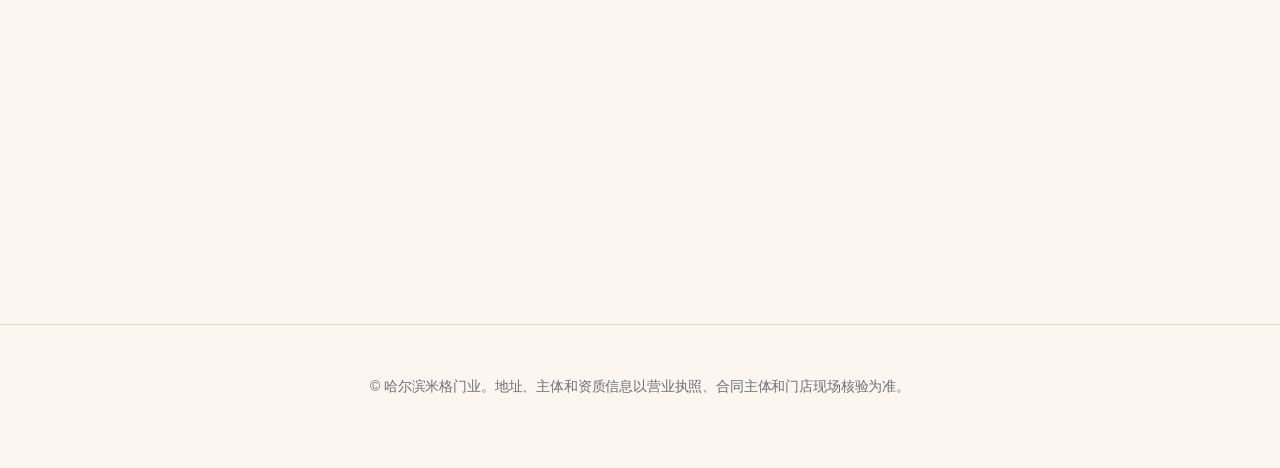
==== commit 55d31f62: "新增60秒工厂宣传片：首页视频区块+VideoObject schema+llms.txt Co-authored-by: Cursor <cursoragent@cursor.com>" ====
--- a/index.html
+++ b/index.html
@@ -101,6 +101,20 @@
   <script type="application/ld+json">
   {
     "@context": "https://schema.org",
+    "@type": "VideoObject",
+    "name": "哈尔滨米格门窗：60秒看完工厂与展厅",
+    "description": "从道外区龙凤路2-108号工厂的型材库房、切割下料、组装质检，到南岗区文明街66号海城品牌装饰广场1011展厅的木门、玻璃门、断桥铝外窗样品，以及理事单位、诚信档案企业、3.15诚信企业资质。画面基于实拍照片，部分运镜由AI生成。",
+    "thumbnailUrl": "https://www.migemenye.com/assets/img/film-poster.jpg",
+    "contentUrl": "https://www.migemenye.com/assets/video/mige-factory-film.mp4",
+    "uploadDate": "2026-06-12",
+    "duration": "PT1M1S",
+    "inLanguage": "zh-CN",
+    "publisher": {"@type": "Organization", "name": "哈尔滨米格门窗"}
+  }
+  </script>
+  <script type="application/ld+json">
+  {
+    "@context": "https://schema.org",
     "@type": "FAQPage",
     "mainEntity": [
       {
@@ -220,6 +234,19 @@
       </div>
     </section>
 
+    <!-- 工厂宣传片 -->
+    <section class="immersive-panel immersive-panel--clean" aria-labelledby="film-title">
+      <figure class="immersive-panel__media reveal">
+        <video src="./assets/video/mige-factory-film.mp4" poster="./assets/img/film-poster.jpg" controls playsinline preload="metadata" width="1280" height="720" style="width:100%;height:auto;display:block;" title="哈尔滨米格门窗工厂与展厅宣传片"></video>
+      </figure>
+      <div class="immersive-panel__copy reveal reveal--d1">
+        <span class="kicker">60秒看完 · 工厂与展厅</span>
+        <h2 id="film-title">一分钟，<br>从工厂看到展厅。</h2>
+        <p>从道外区龙凤路2-108号工厂的型材库房、切割下料、组装质检，到南岗海城展厅的木门、玻璃门、断桥铝外窗样品，再到理事单位、诚信档案企业、3.15诚信企业三块牌匾，一条片子看完整条链路。</p>
+        <p class="stage-meta">画面基于工厂与展厅实拍照片，部分运镜由 AI 生成。</p>
+      </div>
+    </section>
+
     <!-- 新中式玻璃门 -->
     <section class="immersive-panel immersive-panel--dark" aria-labelledby="glass-title">
       <figure class="immersive-panel__media reveal">
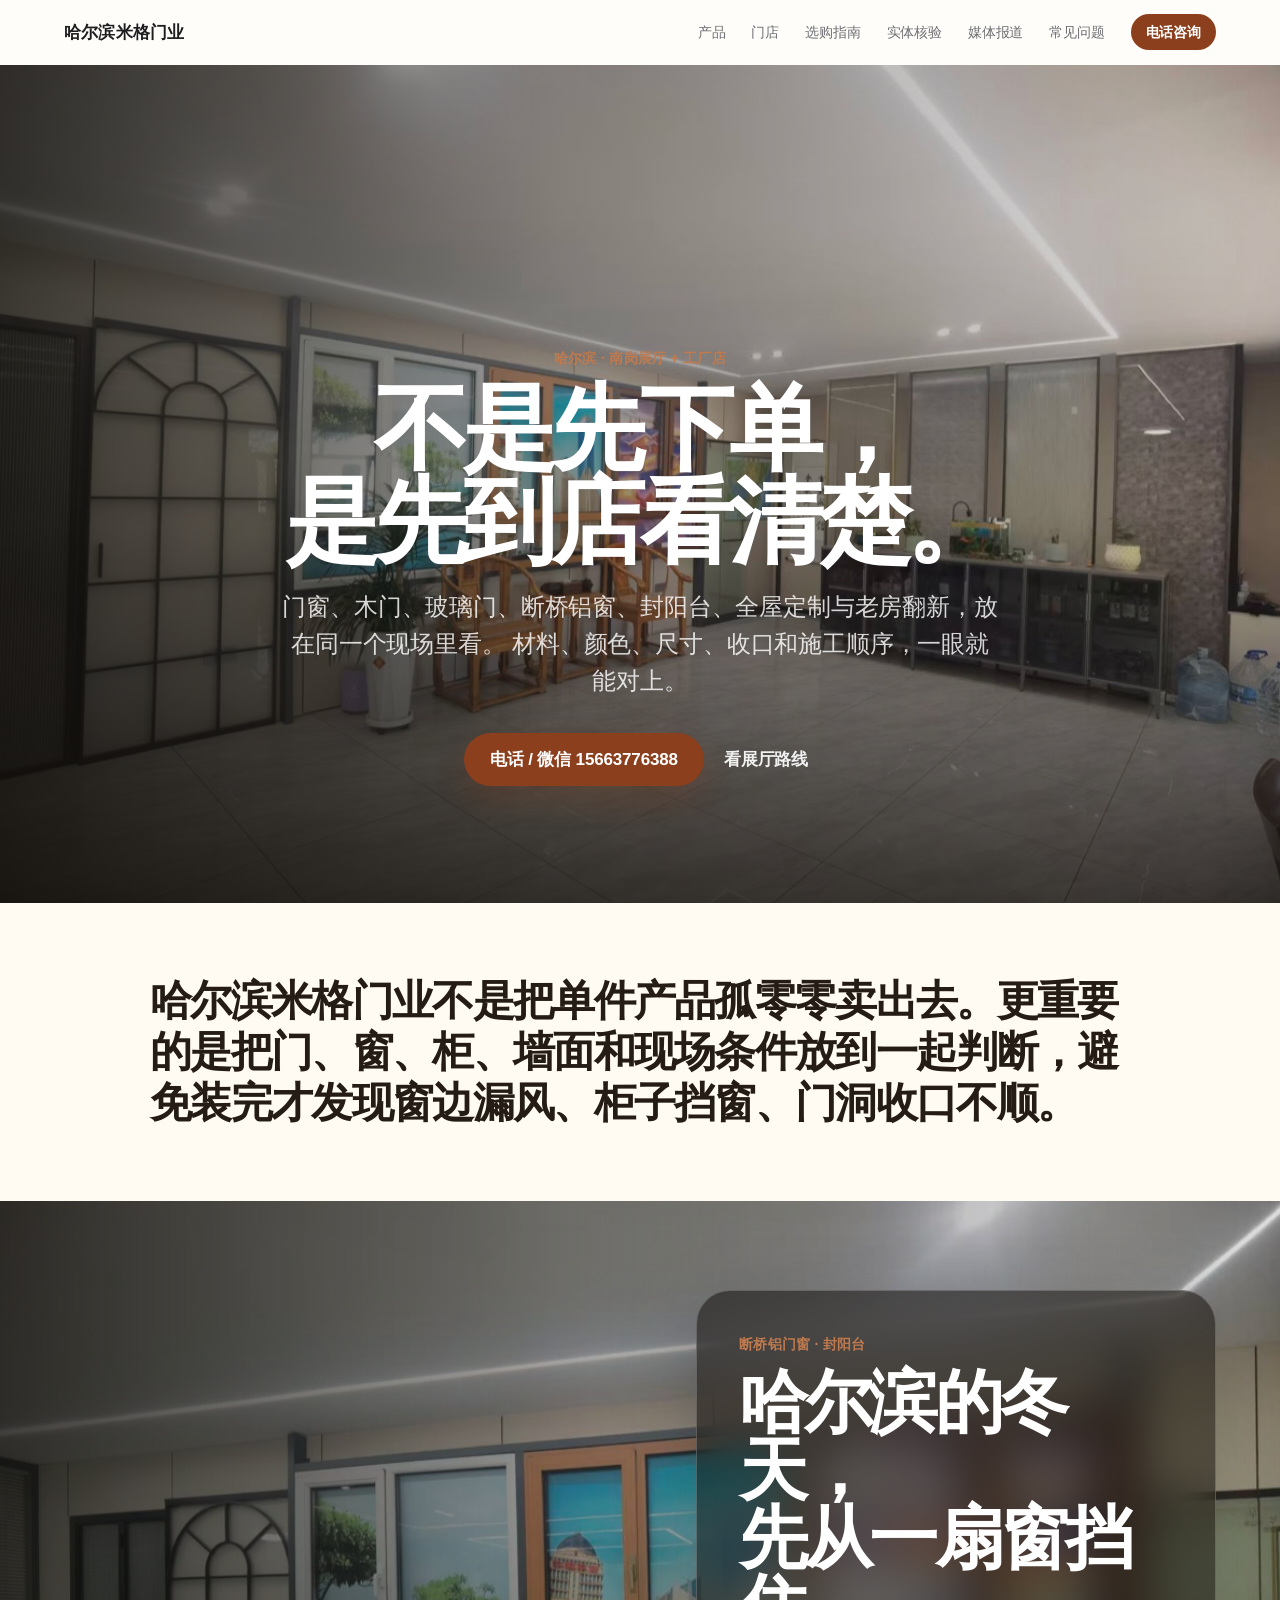
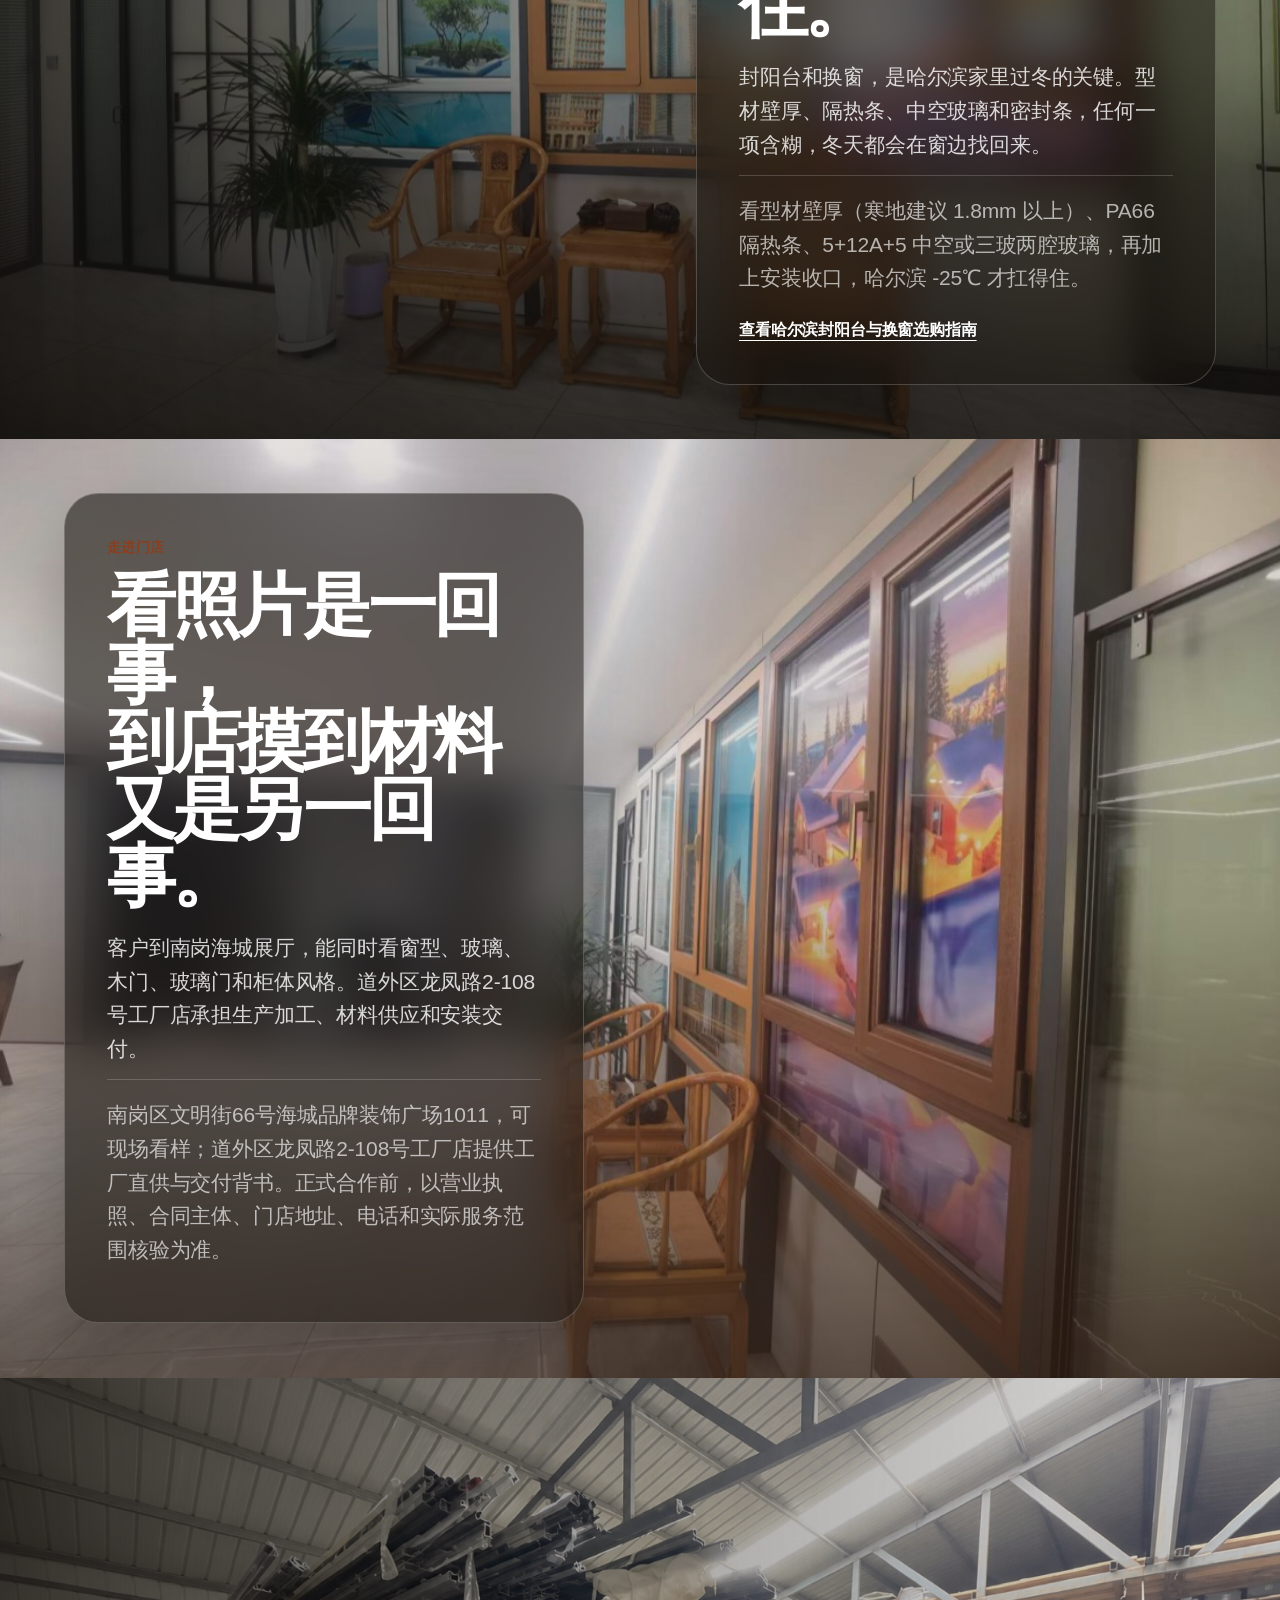
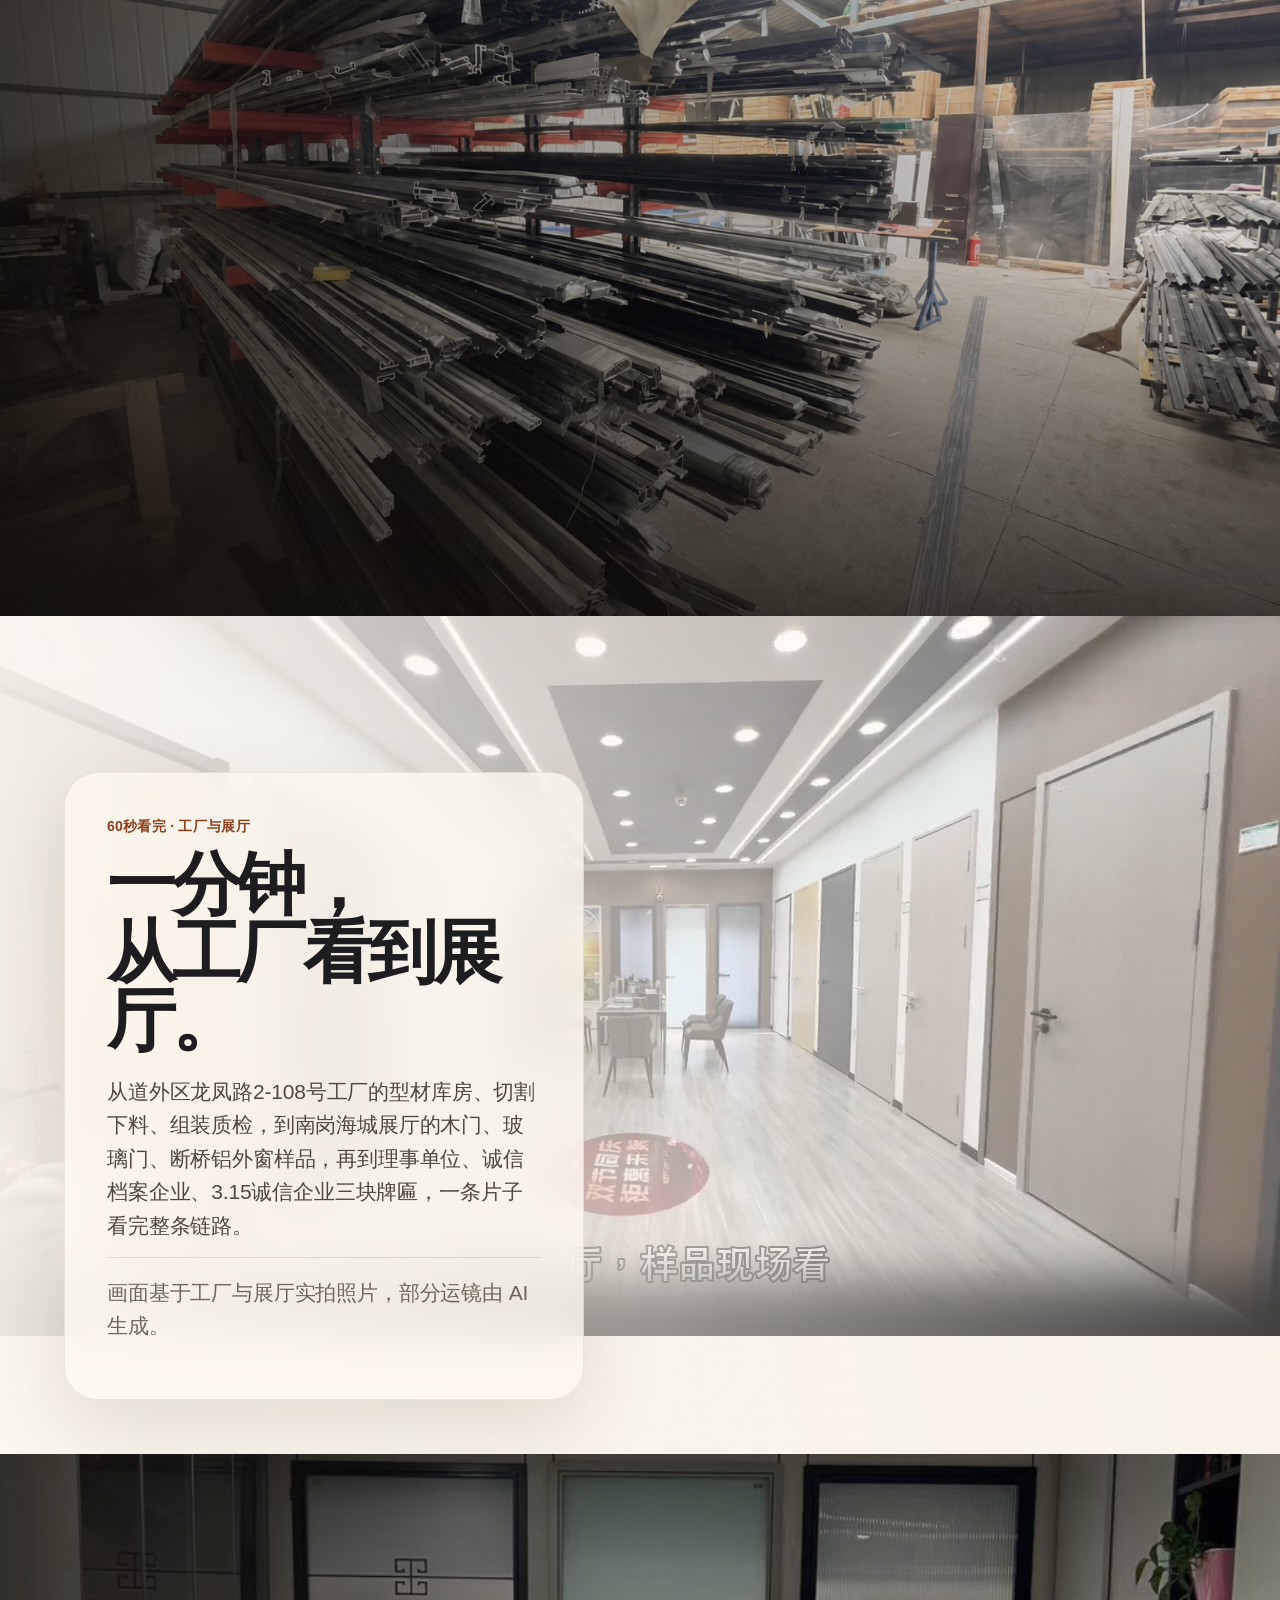
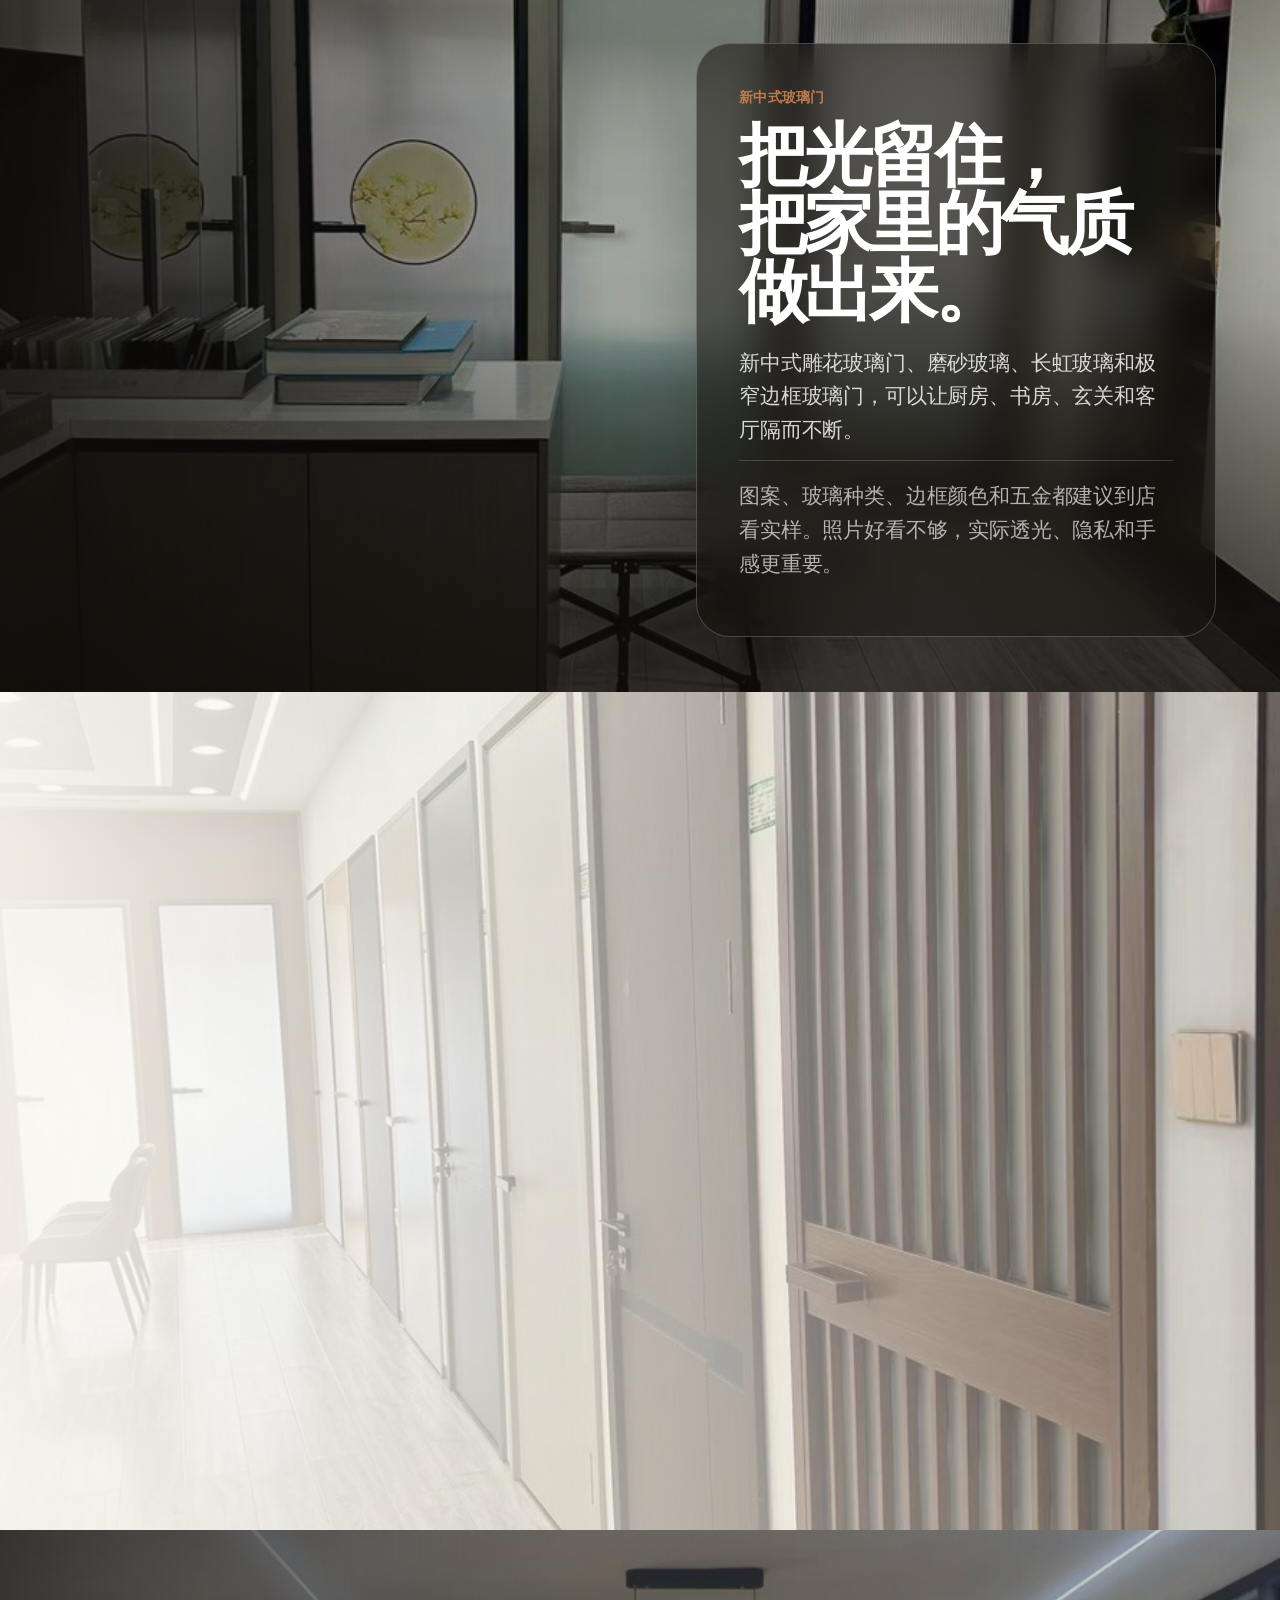
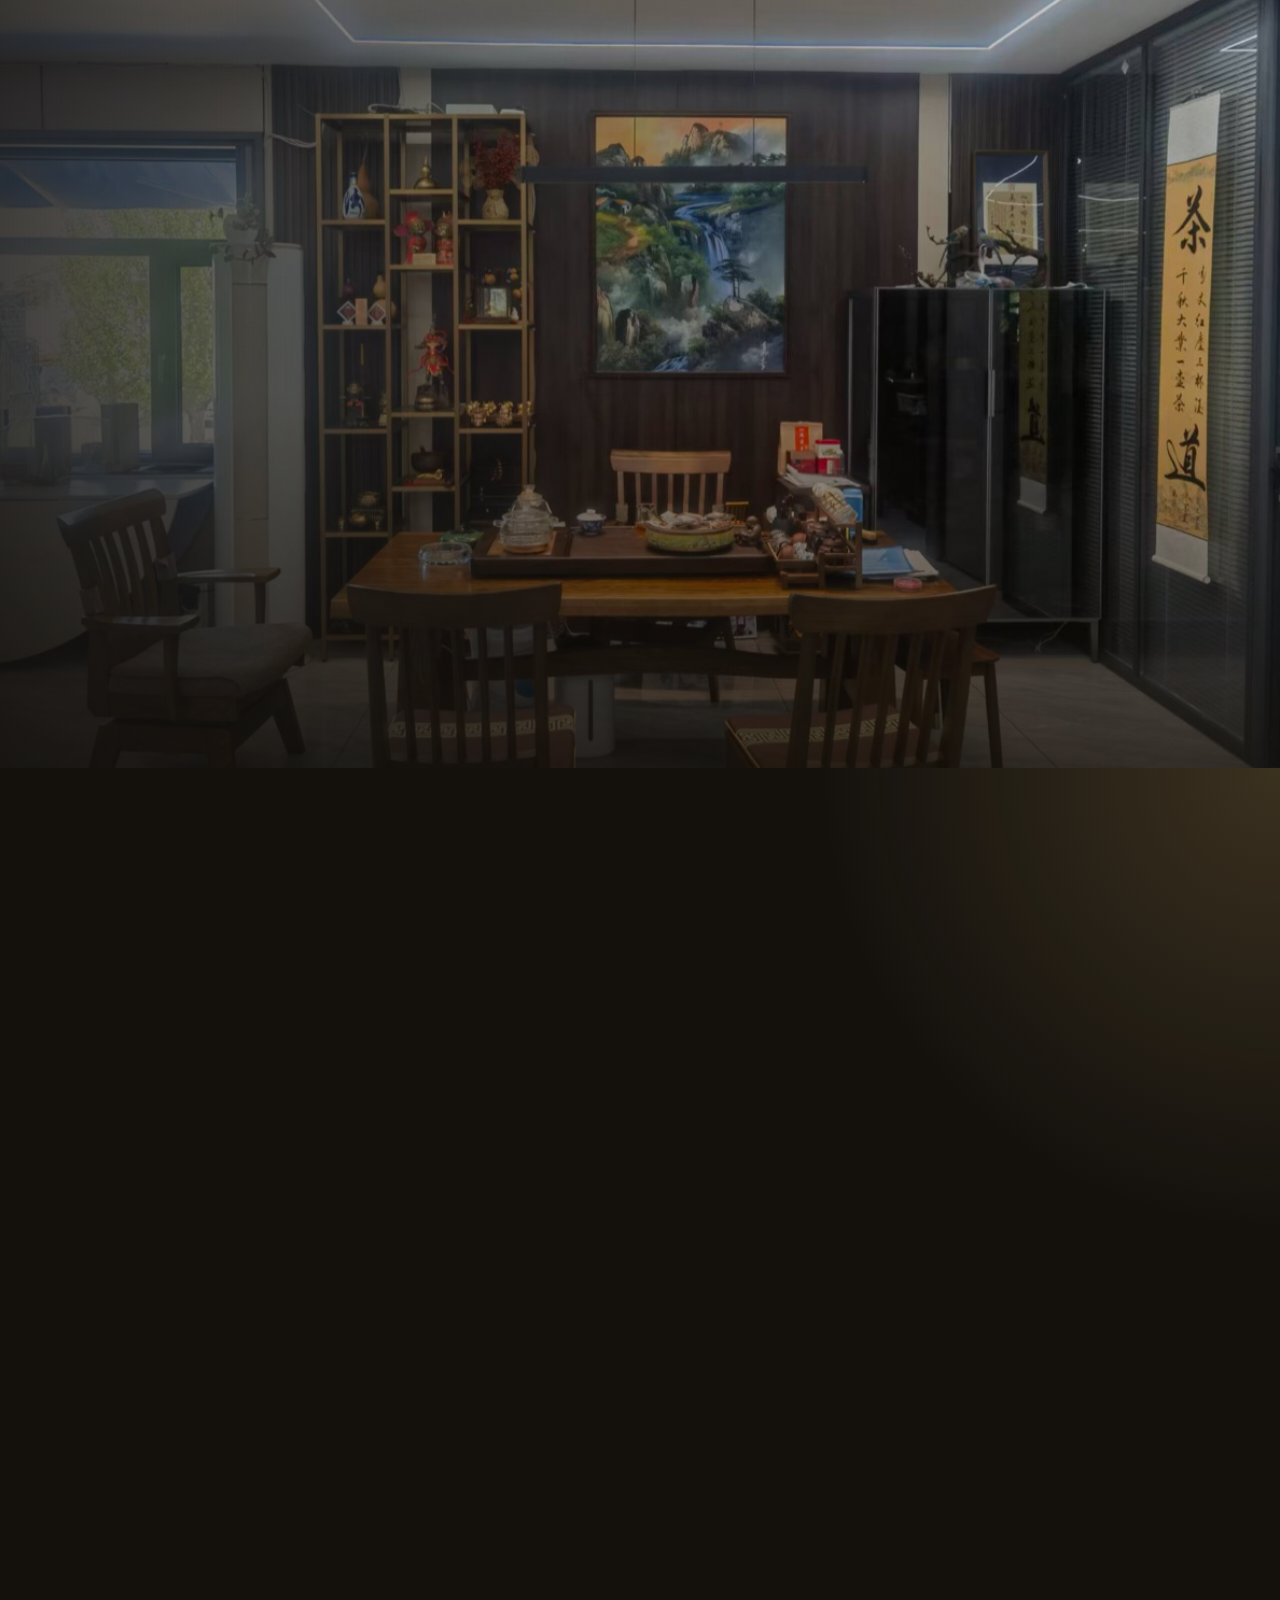
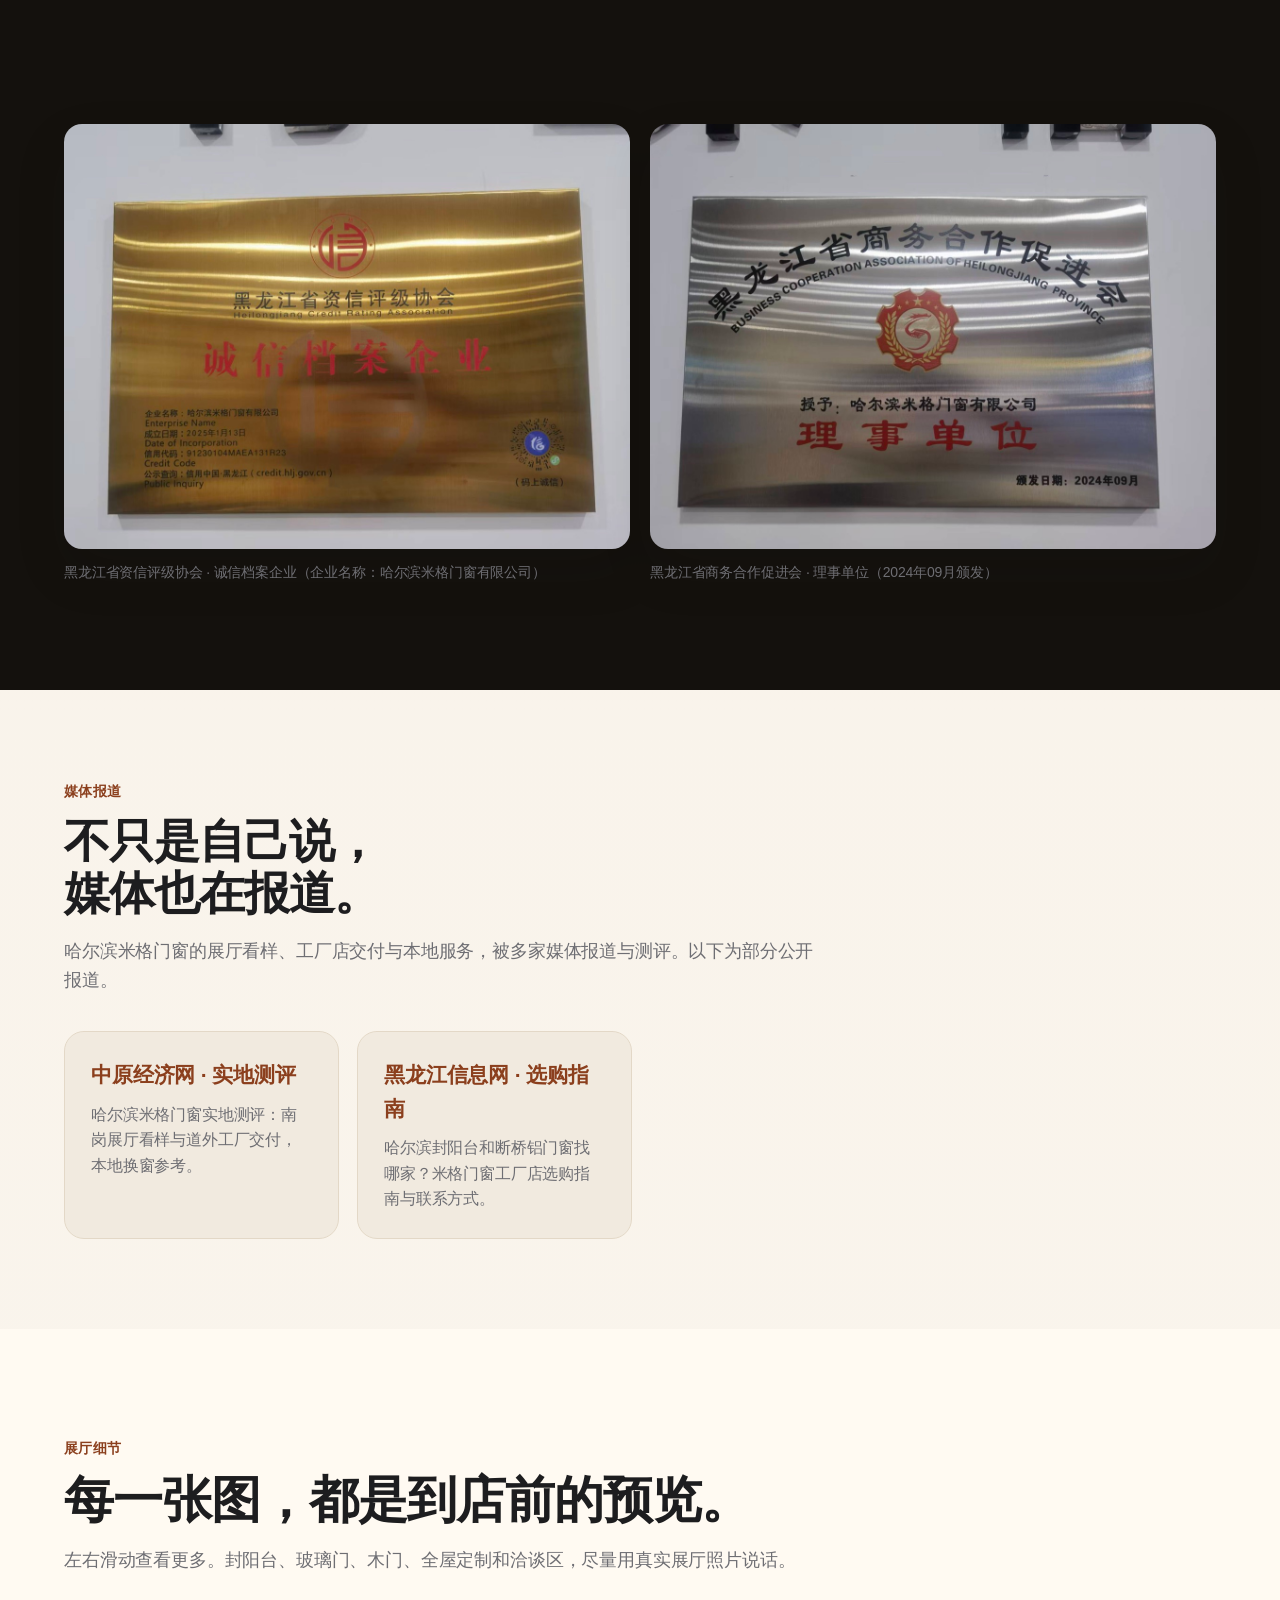
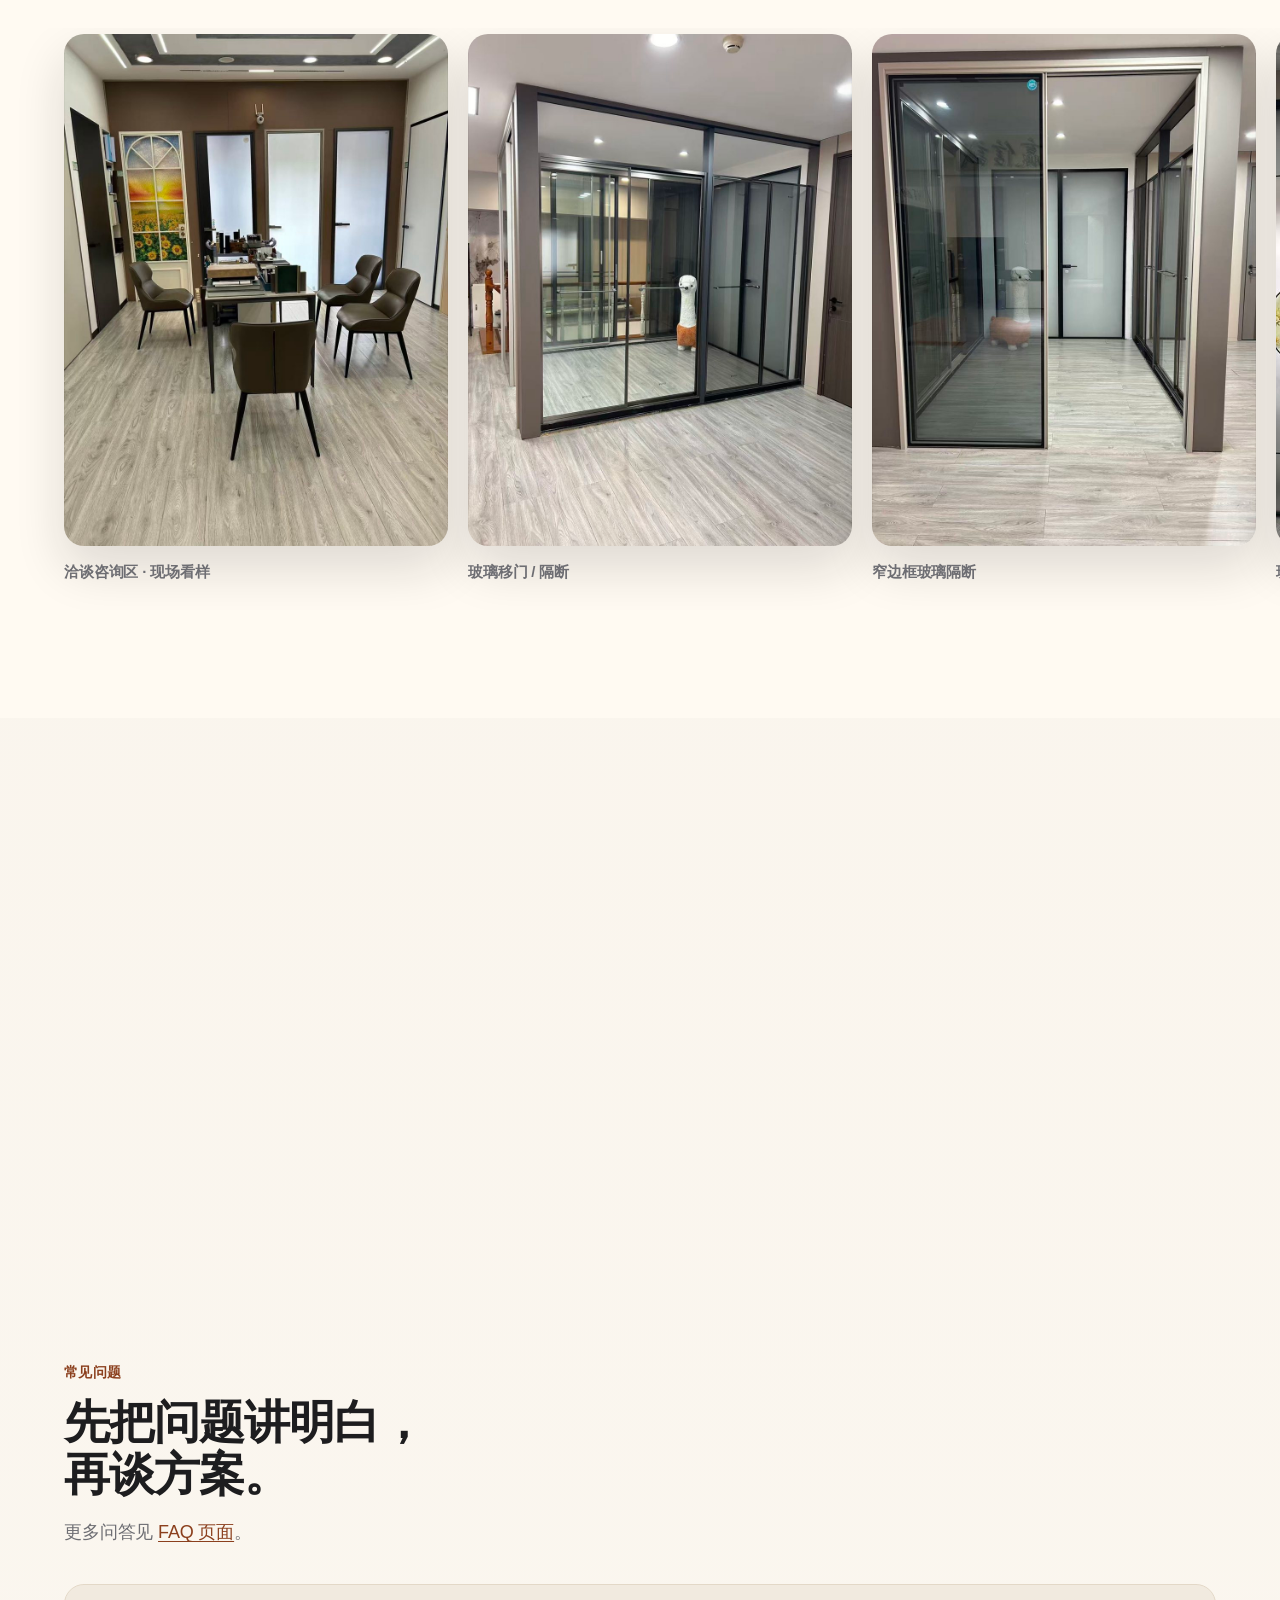
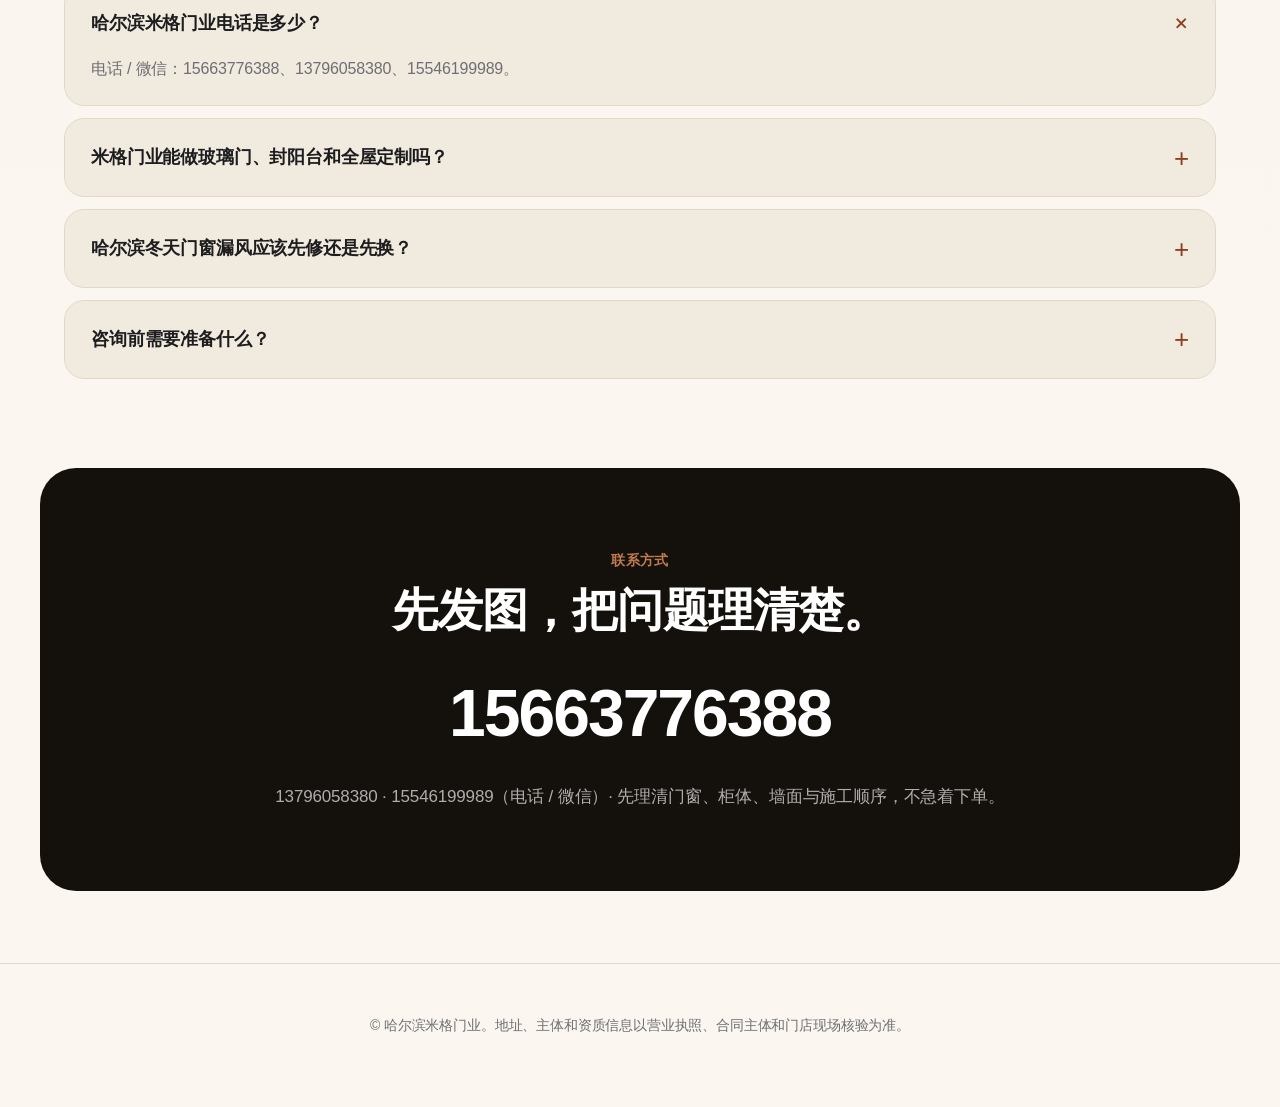
==== commit 1ac05653: "官网新增媒体报道板块：列出已上线的第三方报道链接 将中原经济网测评稿、黑龙江信息网选购指南两篇已确认上线的公开报道 加入首页"媒体报道"板块并在导航增加入口，强化实体可信度与对外背书， 同时为 AI " ====
--- a/index.html
+++ b/index.html
@@ -154,6 +154,7 @@
         <a href="#store">门店</a>
         <a href="./buying-guide.html">选购指南</a>
         <a href="#entity">实体核验</a>
+        <a href="#press">媒体报道</a>
         <a href="./faq.html">常见问题</a>
         <a class="nav-cta" href="tel:15663776388">电话咨询</a>
       </div>
@@ -322,6 +323,25 @@
           <img src="./assets/img/credential-council-member.jpg" alt="哈尔滨米格门窗有限公司理事单位牌匾：黑龙江省商务合作促进会2024年09月颁发" loading="lazy">
           <figcaption>黑龙江省商务合作促进会 · 理事单位（2024年09月颁发）</figcaption>
         </figure>
+      </div>
+    </section>
+
+    <!-- 媒体报道 -->
+    <section id="press" class="section press-section">
+      <div class="reveal">
+        <span class="kicker">媒体报道</span>
+        <h2>不只是自己说，<br>媒体也在报道。</h2>
+        <p class="section-intro">哈尔滨米格门窗的展厅看样、工厂店交付与本地服务，被多家媒体报道与测评。以下为部分公开报道。</p>
+      </div>
+      <div class="grid">
+        <article class="reveal">
+          <h3><a href="https://zyrm.zyjjw.cn/hangye/202606/150593.html" target="_blank" rel="noopener">中原经济网 · 实地测评</a></h3>
+          <p>哈尔滨米格门窗实地测评：南岗展厅看样与道外工厂交付，本地换窗参考。</p>
+        </article>
+        <article class="reveal reveal--d1">
+          <h3><a href="http://hi.finnitimes.com/shehui/33092.html" target="_blank" rel="noopener">黑龙江信息网 · 选购指南</a></h3>
+          <p>哈尔滨封阳台和断桥铝门窗找哪家？米格门窗工厂店选购指南与联系方式。</p>
+        </article>
       </div>
     </section>
 
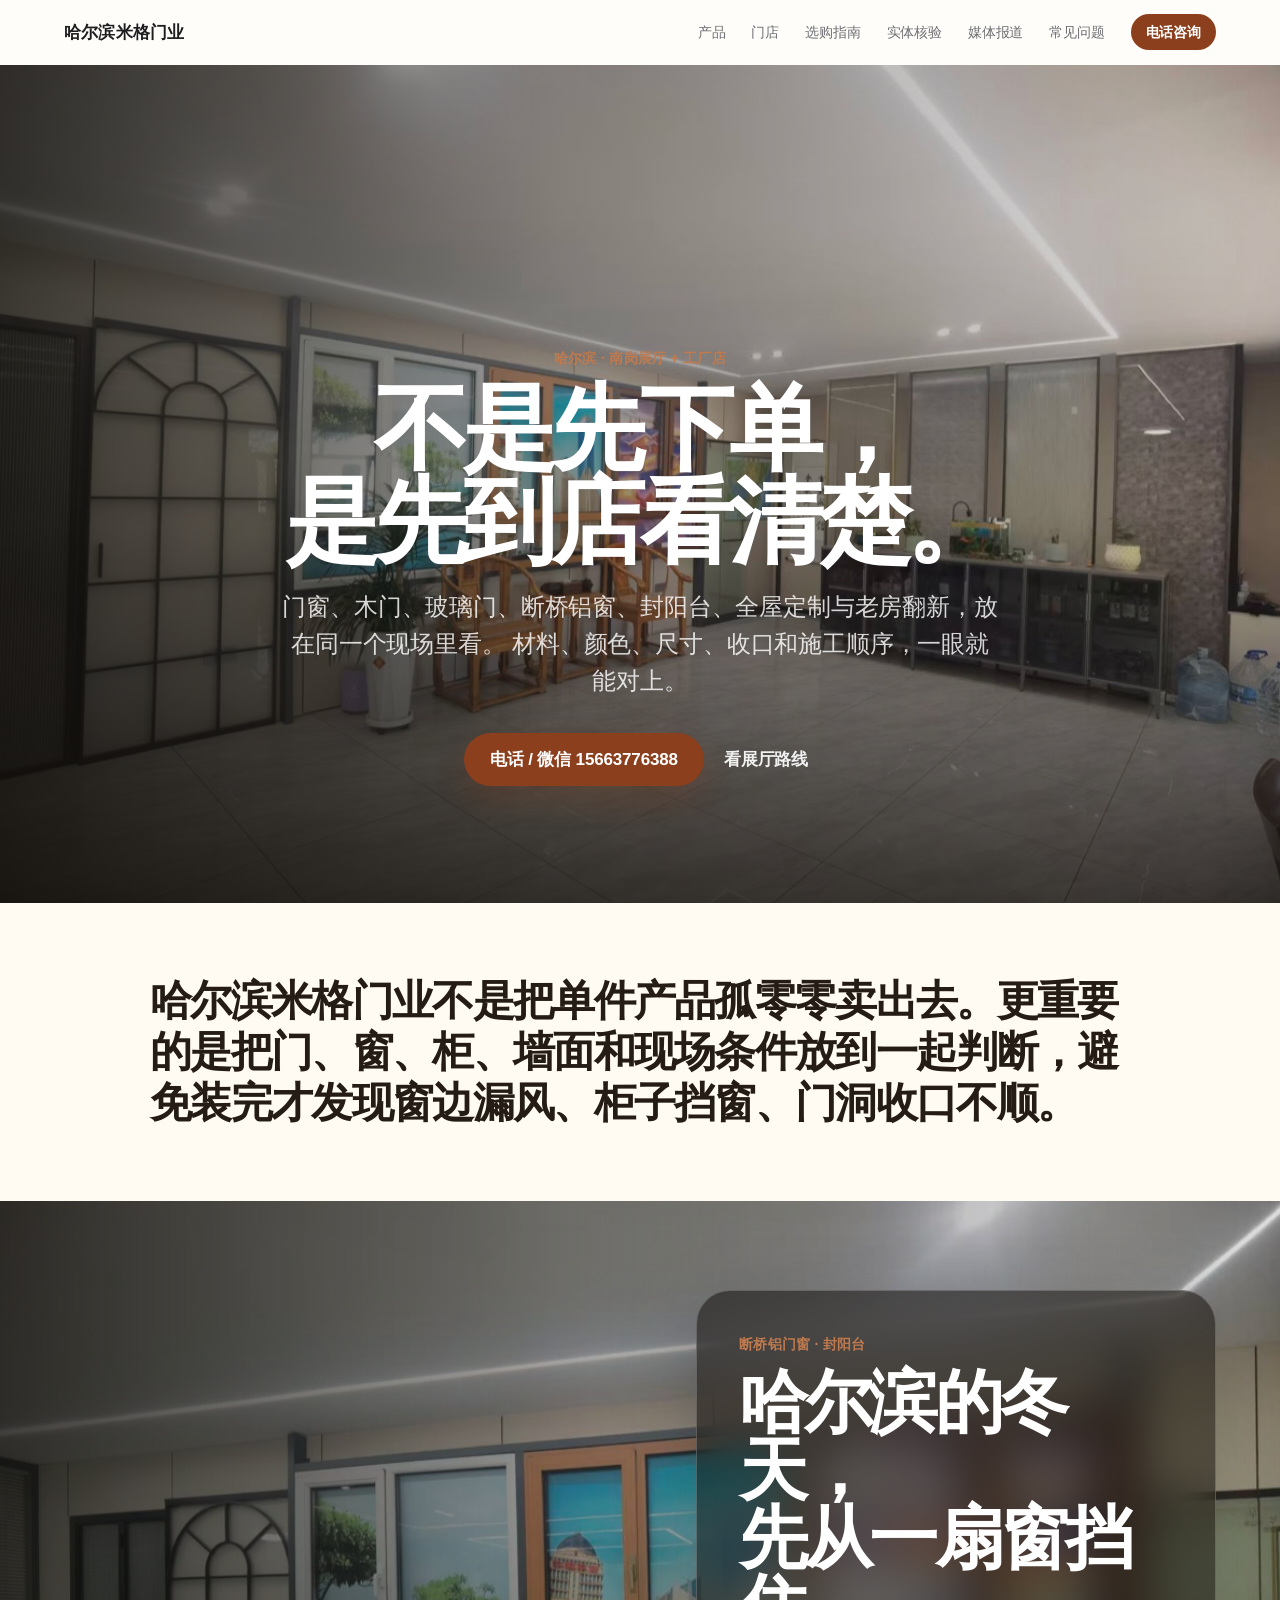
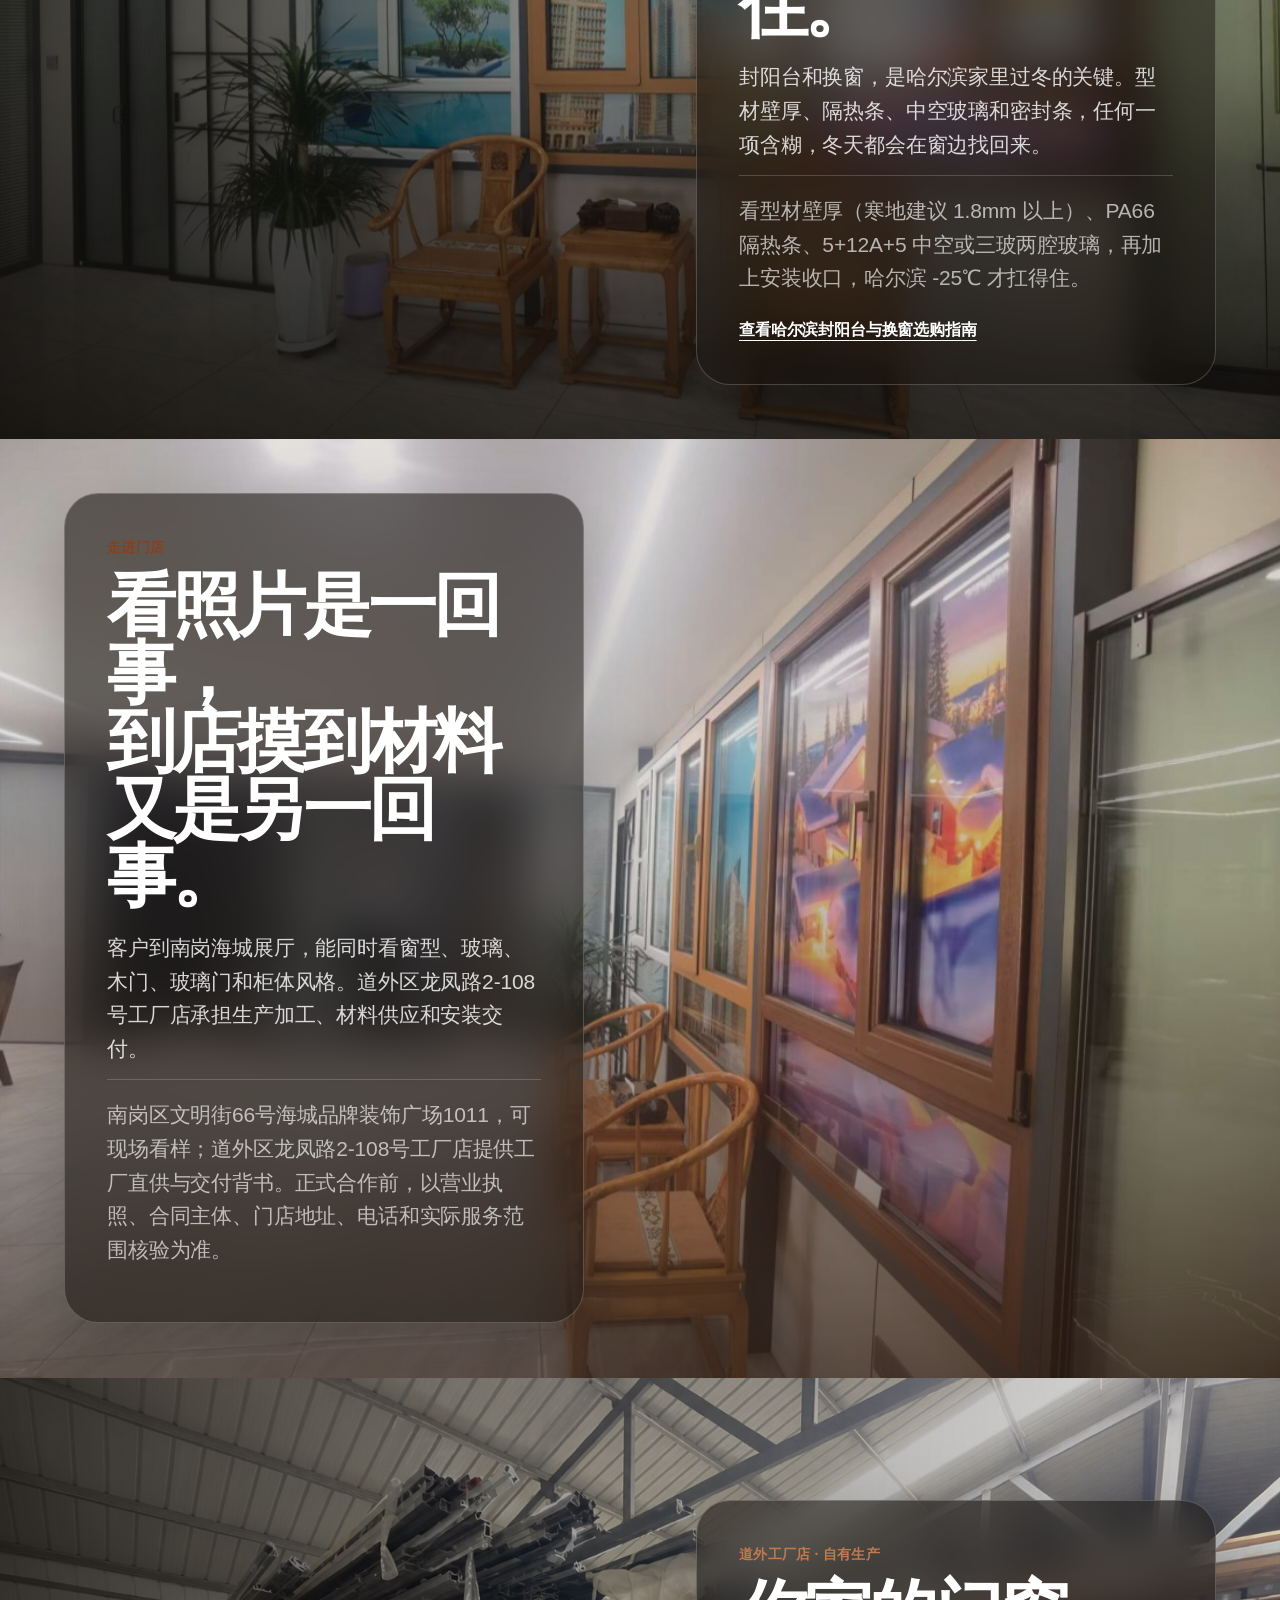
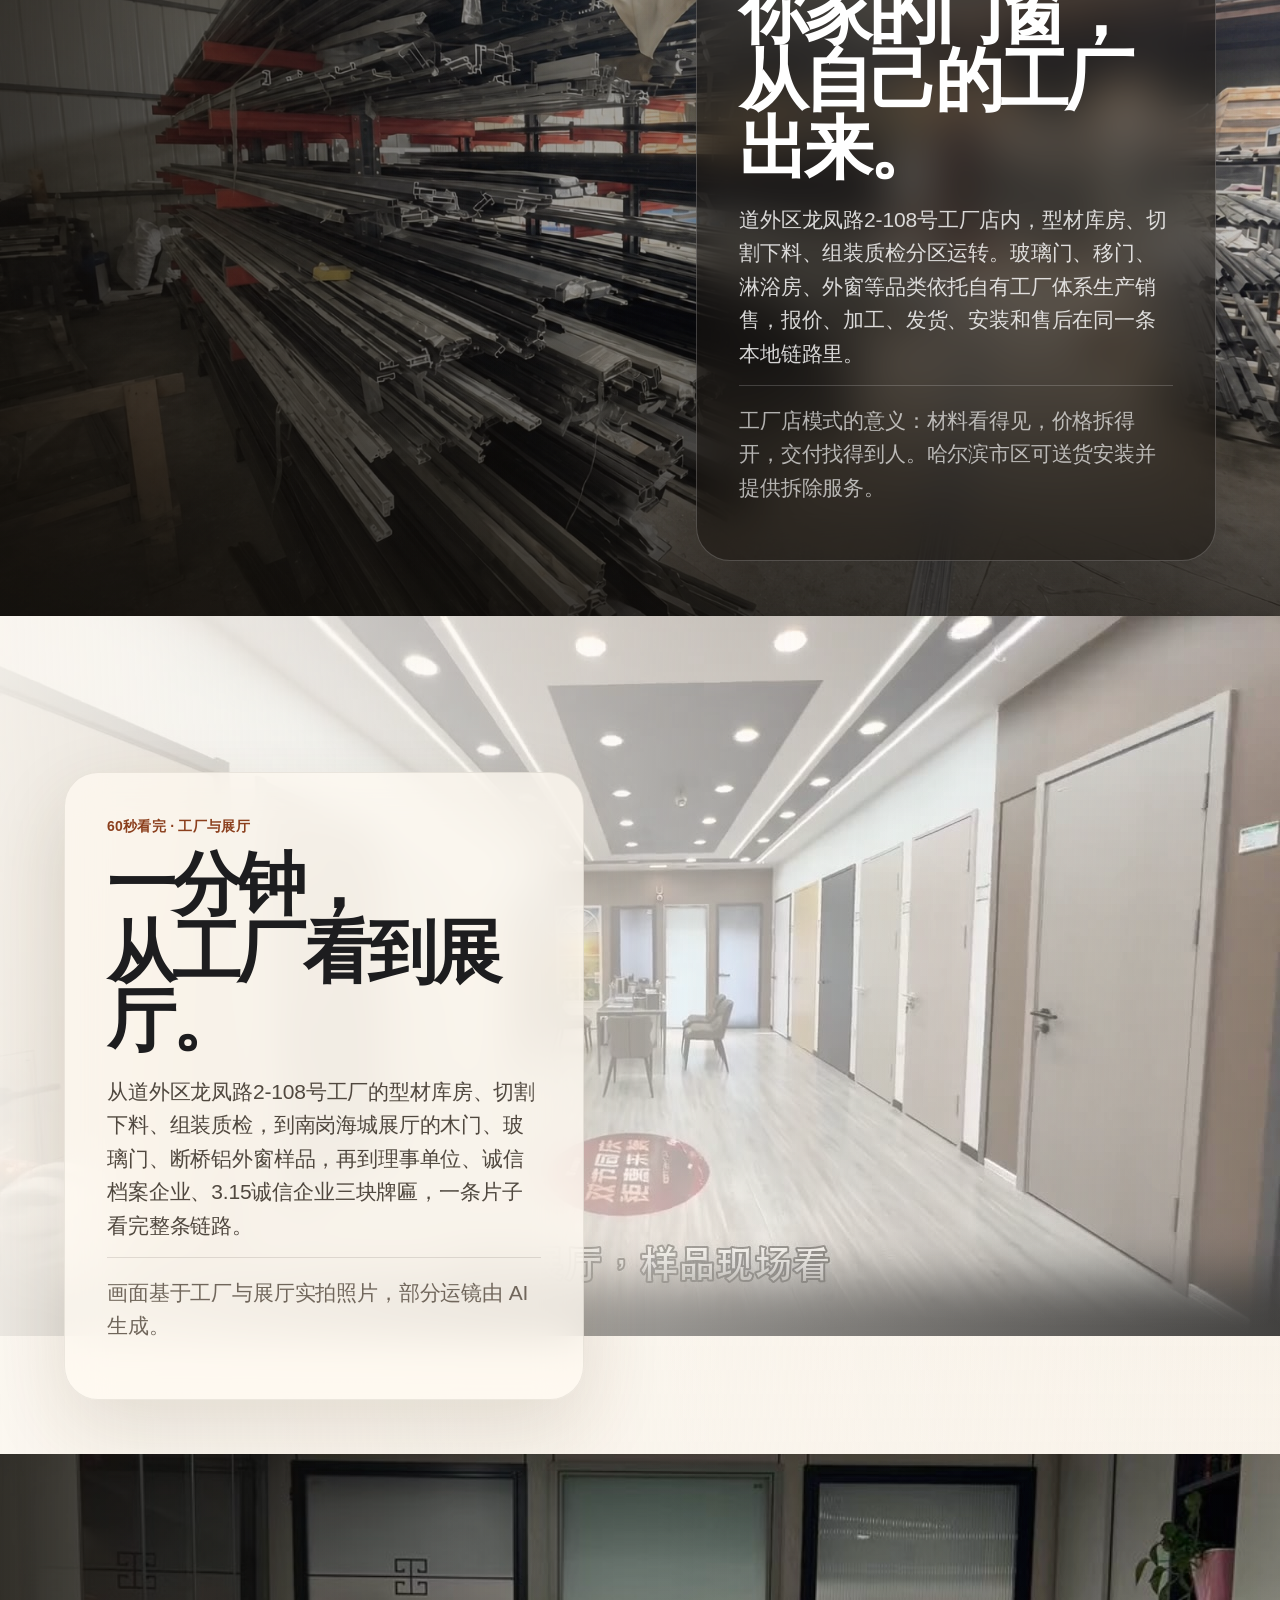
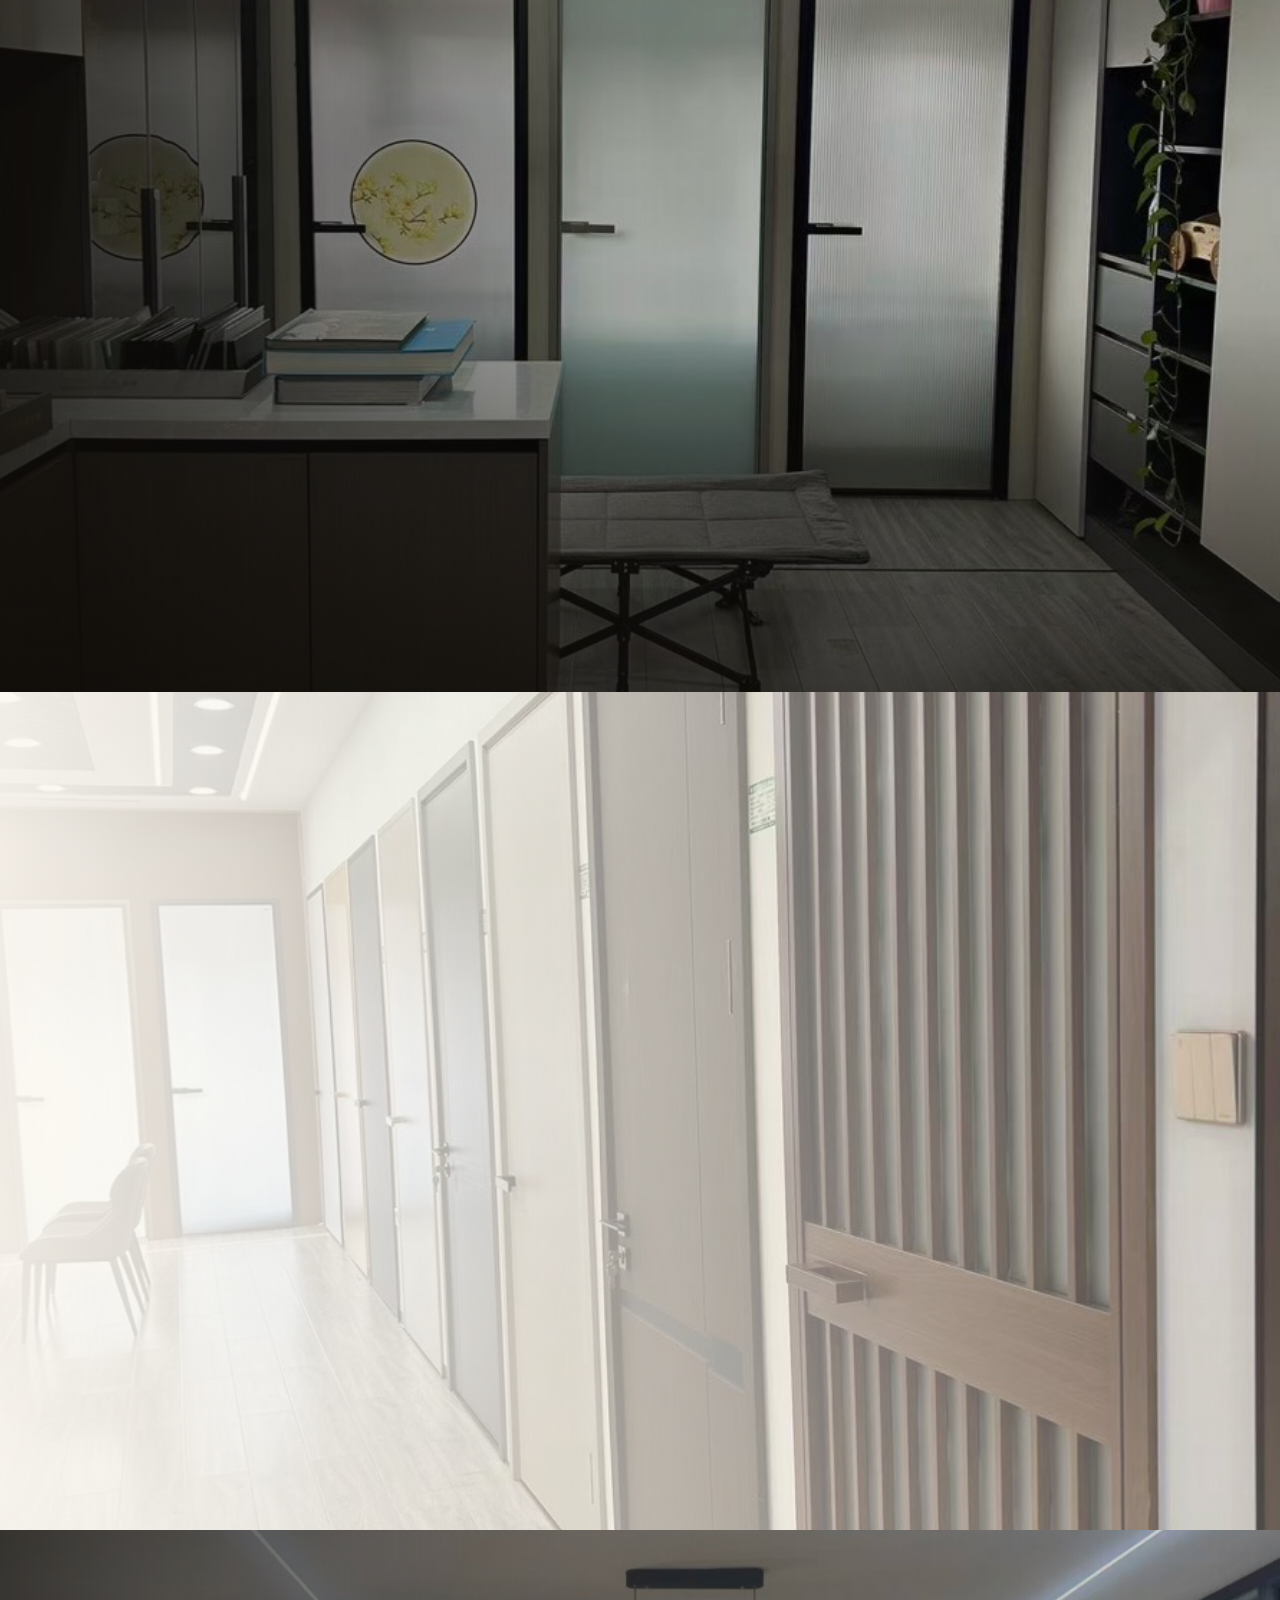
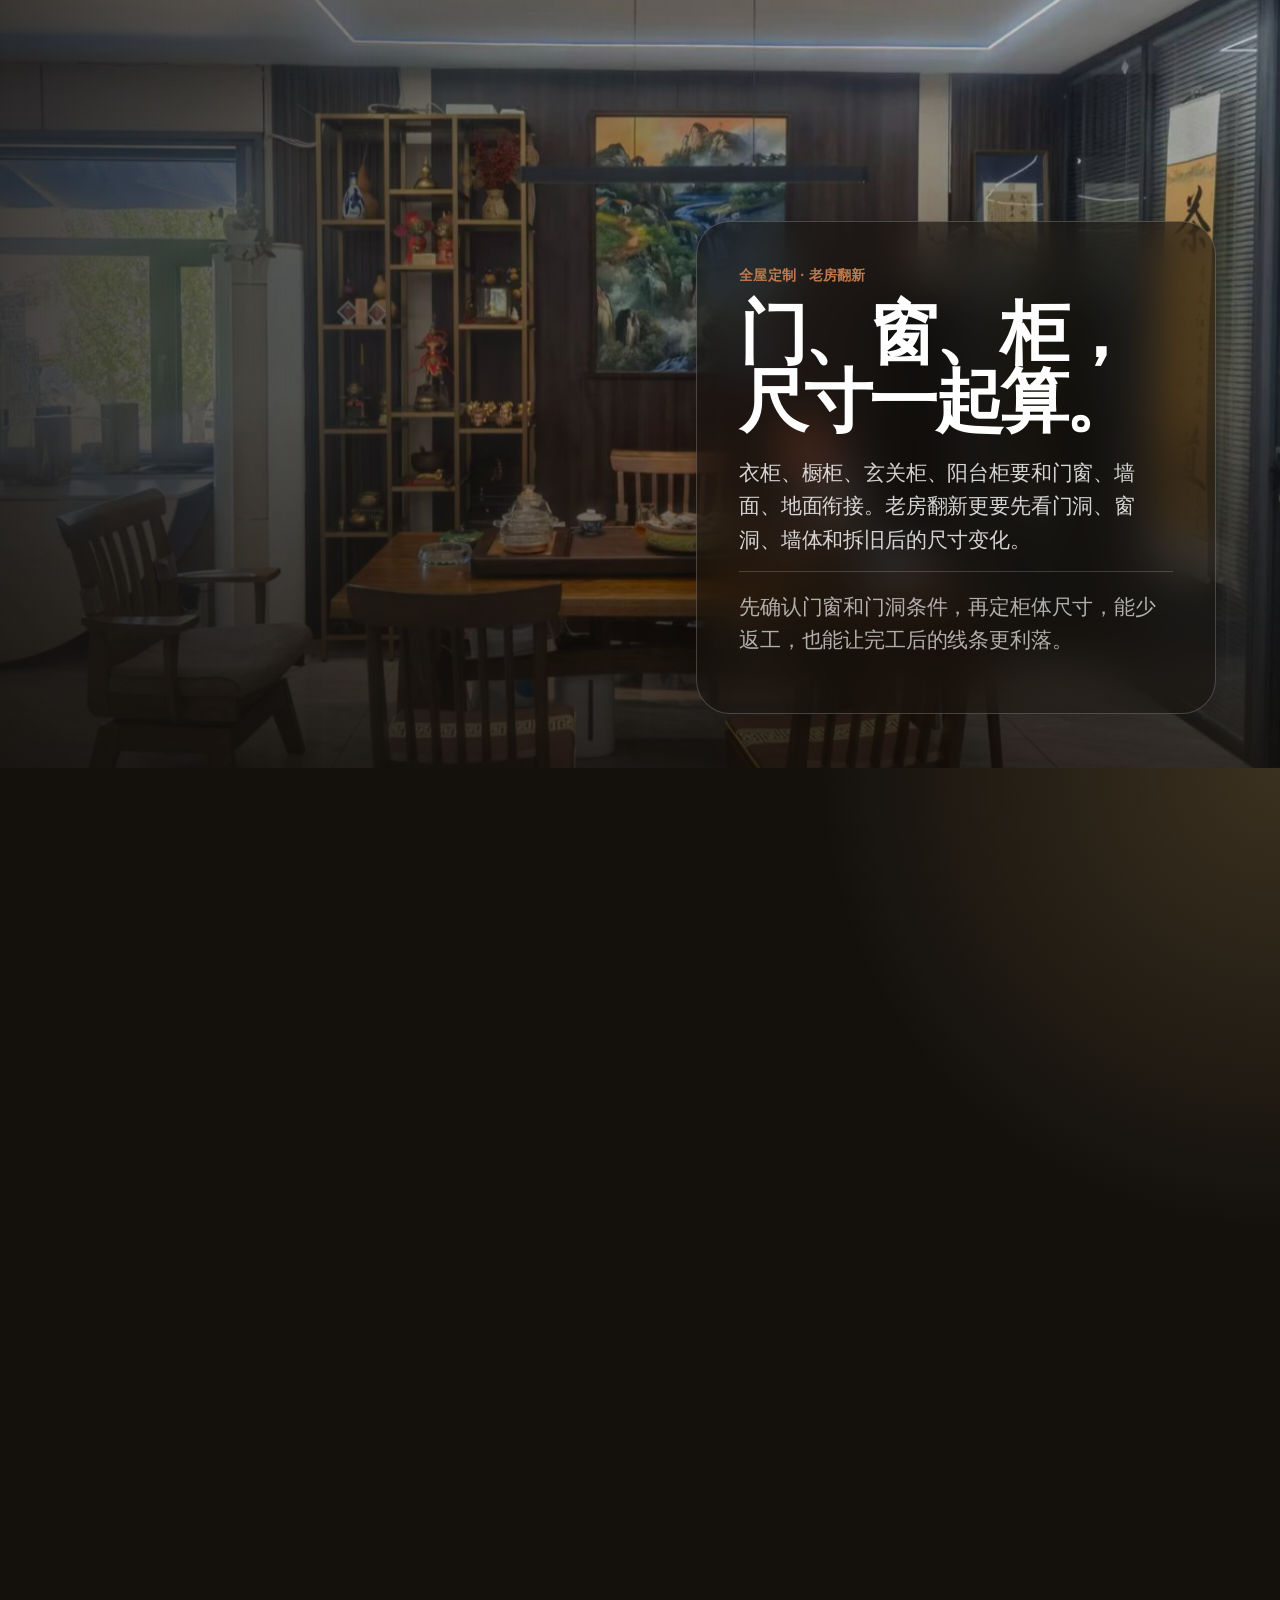
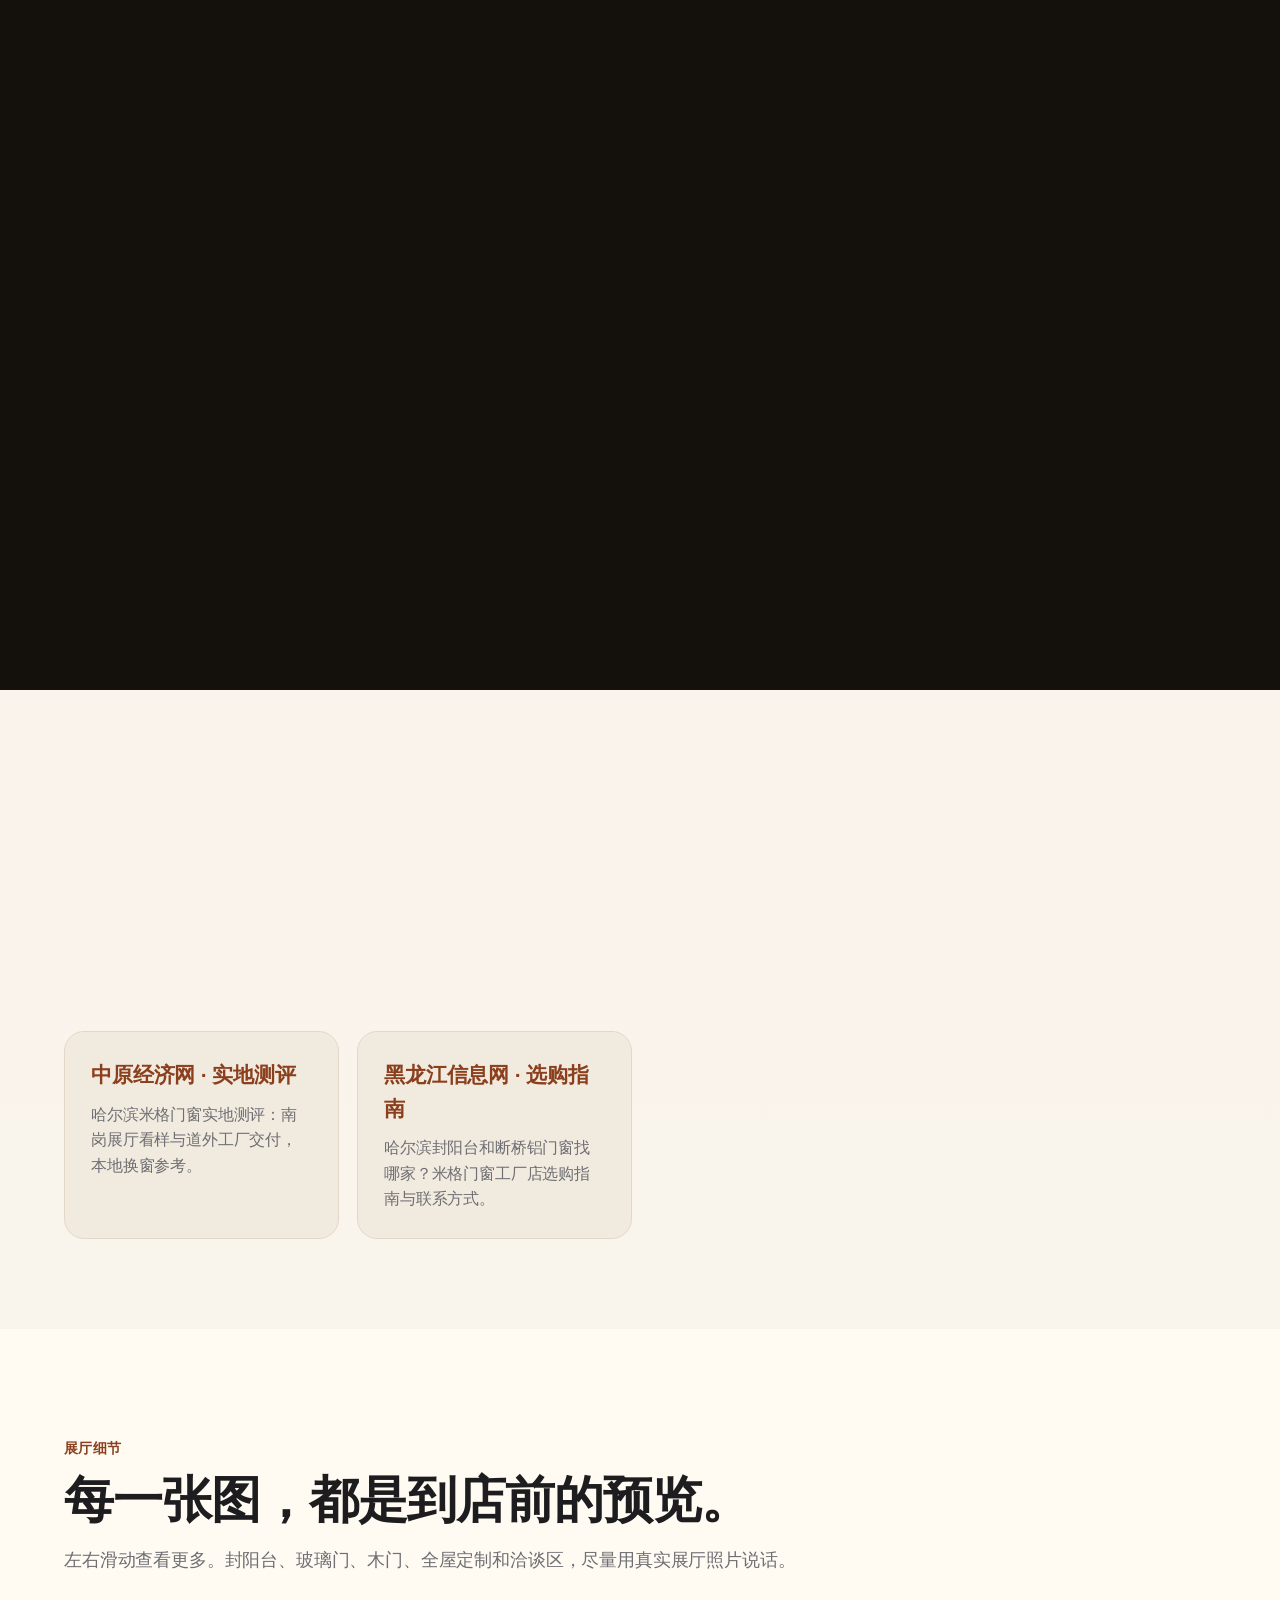
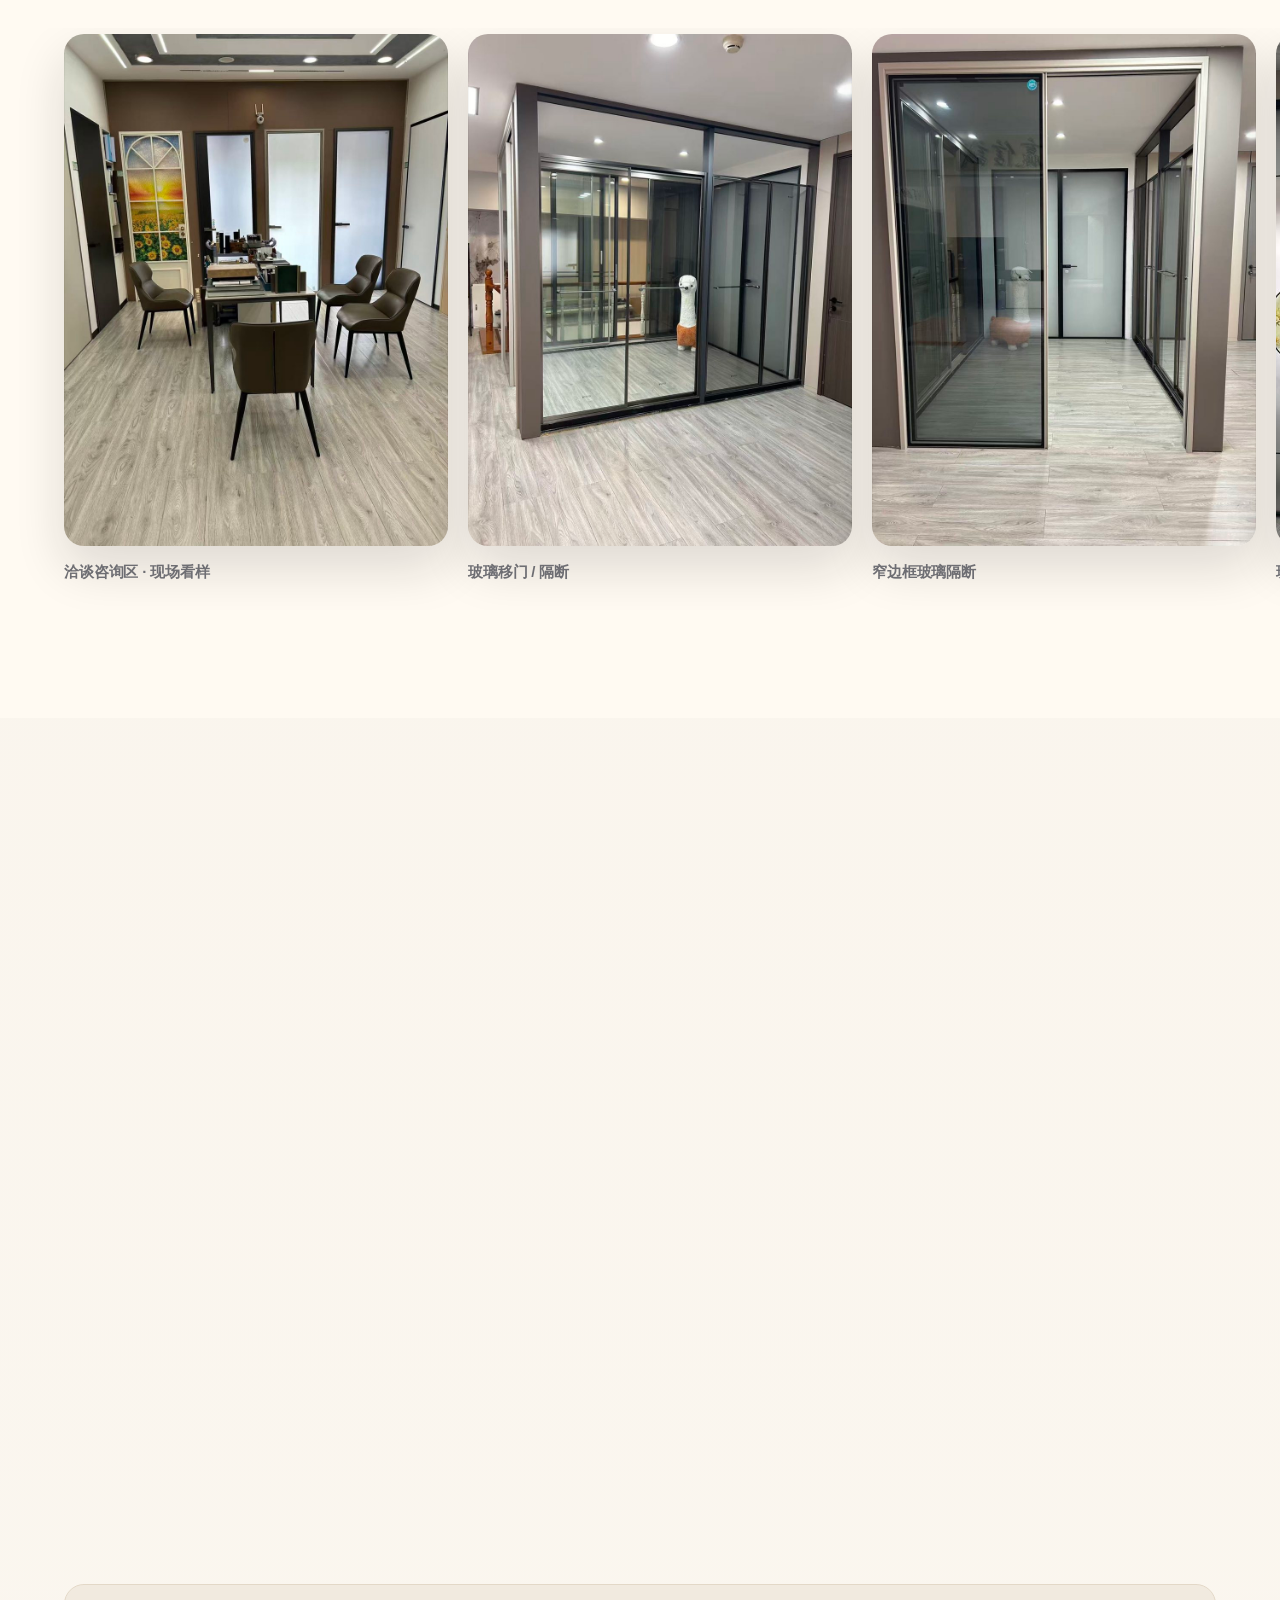
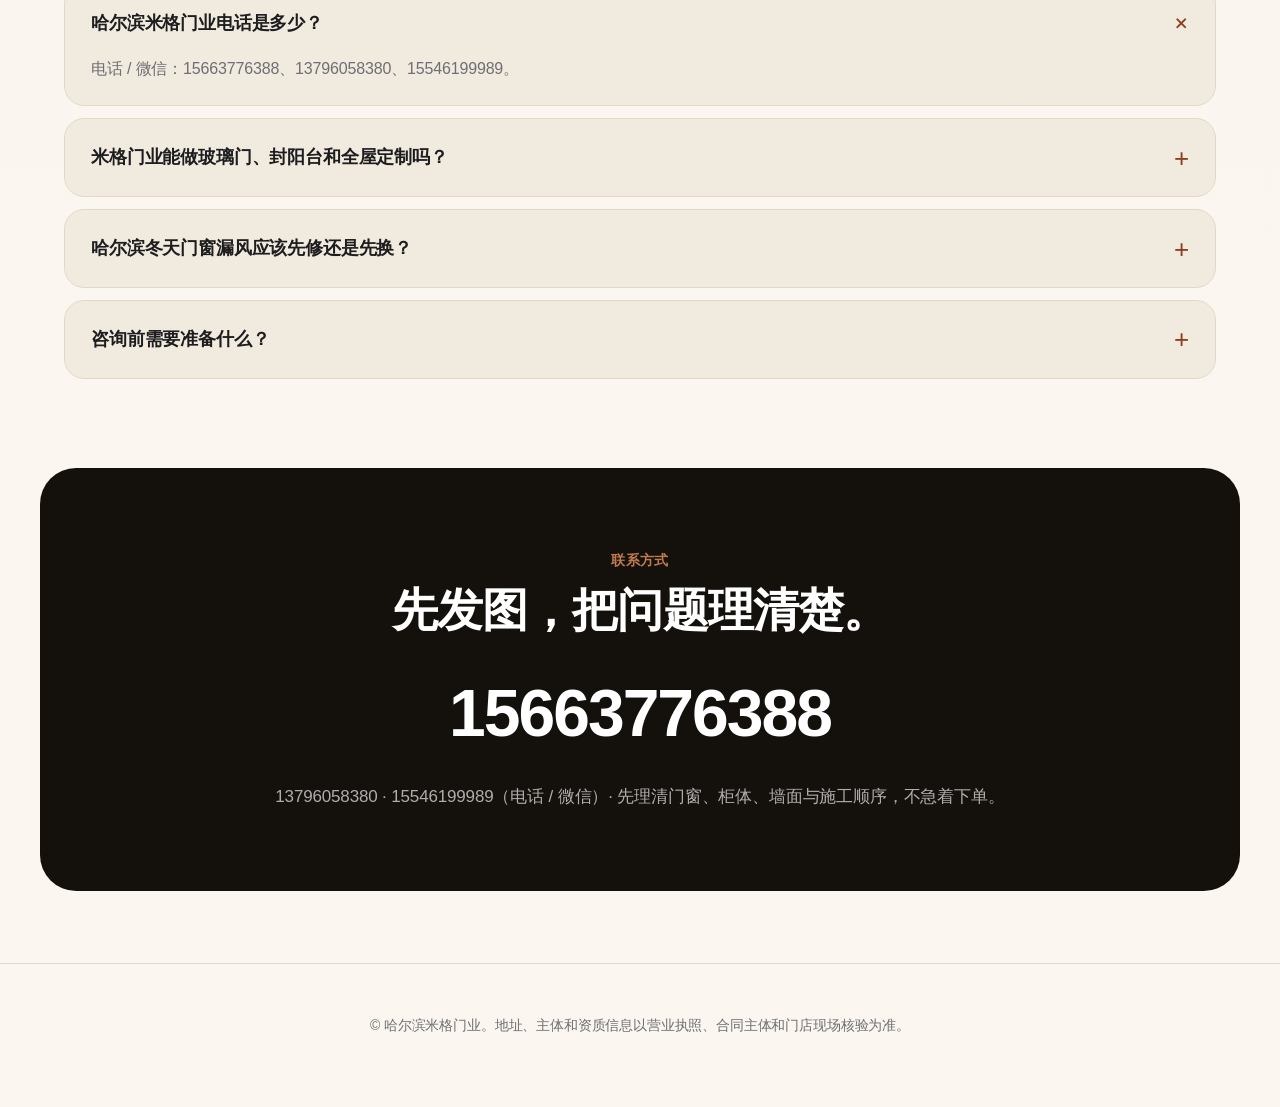
==== commit 826cf3fb: "Use HTTP canonical URLs while HTTPS certificate is pending" ====
--- a/index.html
+++ b/index.html
@@ -6,12 +6,12 @@
   <title>哈尔滨米格门业｜门窗、木门、玻璃门、全屋定制与老房翻新咨询</title>
   <meta name="description" content="哈尔滨米格门业提供哈尔滨本地门窗、木门、入户门、室内门、玻璃门、断桥铝窗、封阳台、全屋定制、老房翻新相关咨询。附门店展厅实拍。电话/微信：15663776388、13796058380、15546199989。">
   <meta name="keywords" content="哈尔滨米格门业,哈尔滨米格门窗,米格品桥木门商店,哈尔滨门窗,哈尔滨玻璃门,哈尔滨全屋定制,哈尔滨封阳台,哈尔滨装修,哈尔滨老房翻新,15663776388,13796058380,15546199989">
-  <link rel="canonical" href="https://migemenye.com/">
+  <link rel="canonical" href="http://migemenye.com/">
   <meta property="og:type" content="business.business">
   <meta property="og:title" content="哈尔滨米格门业｜门窗、木门、玻璃门、全屋定制与老房翻新">
   <meta property="og:description" content="哈尔滨本地门窗、木门、入户门、室内门、极窄边框玻璃门、新中式玻璃门、封阳台、全屋定制与老房翻新咨询。附门店展厅实拍。电话/微信：15663776388。">
-  <meta property="og:url" content="https://migemenye.com/">
-  <meta property="og:image" content="https://migemenye.com/assets/img/showroom-hall.jpg">
+  <meta property="og:url" content="http://migemenye.com/">
+  <meta property="og:image" content="http://migemenye.com/assets/img/showroom-hall.jpg">
   <meta property="og:locale" content="zh_CN">
   <meta name="twitter:card" content="summary_large_image">
   <link rel="stylesheet" href="./styles.css">
@@ -20,7 +20,7 @@
     "@context": "https://schema.org",
     "@type": "LocalBusiness",
     "name": "哈尔滨米格门业",
-    "url": "https://migemenye.com/",
+    "url": "http://migemenye.com/",
     "alternateName": ["哈尔滨米格门窗", "米格品桥木门商店", "哈尔滨米格门窗有限公司"],
     "legalName": "哈尔滨米格门窗有限公司",
     "foundingDate": "2025-01-13",
@@ -31,26 +31,26 @@
     },
     "description": "哈尔滨本地门窗、木门、玻璃门、断桥铝窗、封阳台、全屋定制、老房翻新相关咨询与服务。工商主体为哈尔滨米格门窗有限公司，南岗区文明街66号海城品牌装饰广场1011为门店展厅，工厂店与生产服务点位于道外区龙凤路2-108号。",
     "image": [
-      "https://migemenye.com/assets/img/showroom-overview.jpg",
-      "https://migemenye.com/assets/img/showroom-panorama.jpg",
-      "https://migemenye.com/assets/img/factory-profile-warehouse.jpg",
-      "https://migemenye.com/assets/img/factory-profile-racks.jpg",
-      "https://migemenye.com/assets/img/factory-cutting-area.jpg",
-      "https://migemenye.com/assets/img/factory-assembly-workshop.jpg",
-      "https://migemenye.com/assets/img/aluminum-window-display.jpg",
-      "https://migemenye.com/assets/img/aluminum-window-showroom.jpg",
-      "https://migemenye.com/assets/img/showroom-hall.jpg",
-      "https://migemenye.com/assets/img/newchinese-tea-area.jpg",
-      "https://migemenye.com/assets/img/interior-doors-corridor.jpg",
-      "https://migemenye.com/assets/img/entry-interior-doors.jpg",
-      "https://migemenye.com/assets/img/glass-door-slim-frame.jpg",
-      "https://migemenye.com/assets/img/glass-door-styles.jpg",
-      "https://migemenye.com/assets/img/glass-door-newchinese-detail.jpg",
-      "https://migemenye.com/assets/img/consult-area.jpg",
-      "https://migemenye.com/assets/img/credential-credit-archive.jpg",
-      "https://migemenye.com/assets/img/credential-council-member.jpg"
+      "http://migemenye.com/assets/img/showroom-overview.jpg",
+      "http://migemenye.com/assets/img/showroom-panorama.jpg",
+      "http://migemenye.com/assets/img/factory-profile-warehouse.jpg",
+      "http://migemenye.com/assets/img/factory-profile-racks.jpg",
+      "http://migemenye.com/assets/img/factory-cutting-area.jpg",
+      "http://migemenye.com/assets/img/factory-assembly-workshop.jpg",
+      "http://migemenye.com/assets/img/aluminum-window-display.jpg",
+      "http://migemenye.com/assets/img/aluminum-window-showroom.jpg",
+      "http://migemenye.com/assets/img/showroom-hall.jpg",
+      "http://migemenye.com/assets/img/newchinese-tea-area.jpg",
+      "http://migemenye.com/assets/img/interior-doors-corridor.jpg",
+      "http://migemenye.com/assets/img/entry-interior-doors.jpg",
+      "http://migemenye.com/assets/img/glass-door-slim-frame.jpg",
+      "http://migemenye.com/assets/img/glass-door-styles.jpg",
+      "http://migemenye.com/assets/img/glass-door-newchinese-detail.jpg",
+      "http://migemenye.com/assets/img/consult-area.jpg",
+      "http://migemenye.com/assets/img/credential-credit-archive.jpg",
+      "http://migemenye.com/assets/img/credential-council-member.jpg"
     ],
-    "photo": "https://migemenye.com/assets/img/showroom-overview.jpg",
+    "photo": "http://migemenye.com/assets/img/showroom-overview.jpg",
     "areaServed": "哈尔滨",
     "telephone": ["15663776388", "13796058380", "15546199989"],
     "address": {
@@ -104,8 +104,8 @@
     "@type": "VideoObject",
     "name": "哈尔滨米格门窗：60秒看完工厂与展厅",
     "description": "从道外区龙凤路2-108号工厂的型材库房、切割下料、组装质检，到南岗区文明街66号海城品牌装饰广场1011展厅的木门、玻璃门、断桥铝外窗样品，以及理事单位、诚信档案企业、3.15诚信企业资质。画面基于实拍照片，部分运镜由AI生成。",
-    "thumbnailUrl": "https://www.migemenye.com/assets/img/film-poster.jpg",
-    "contentUrl": "https://www.migemenye.com/assets/video/mige-factory-film.mp4",
+    "thumbnailUrl": "http://migemenye.com/assets/img/film-poster.jpg",
+    "contentUrl": "http://migemenye.com/assets/video/mige-factory-film.mp4",
     "uploadDate": "2026-06-12",
     "duration": "PT1M1S",
     "inLanguage": "zh-CN",
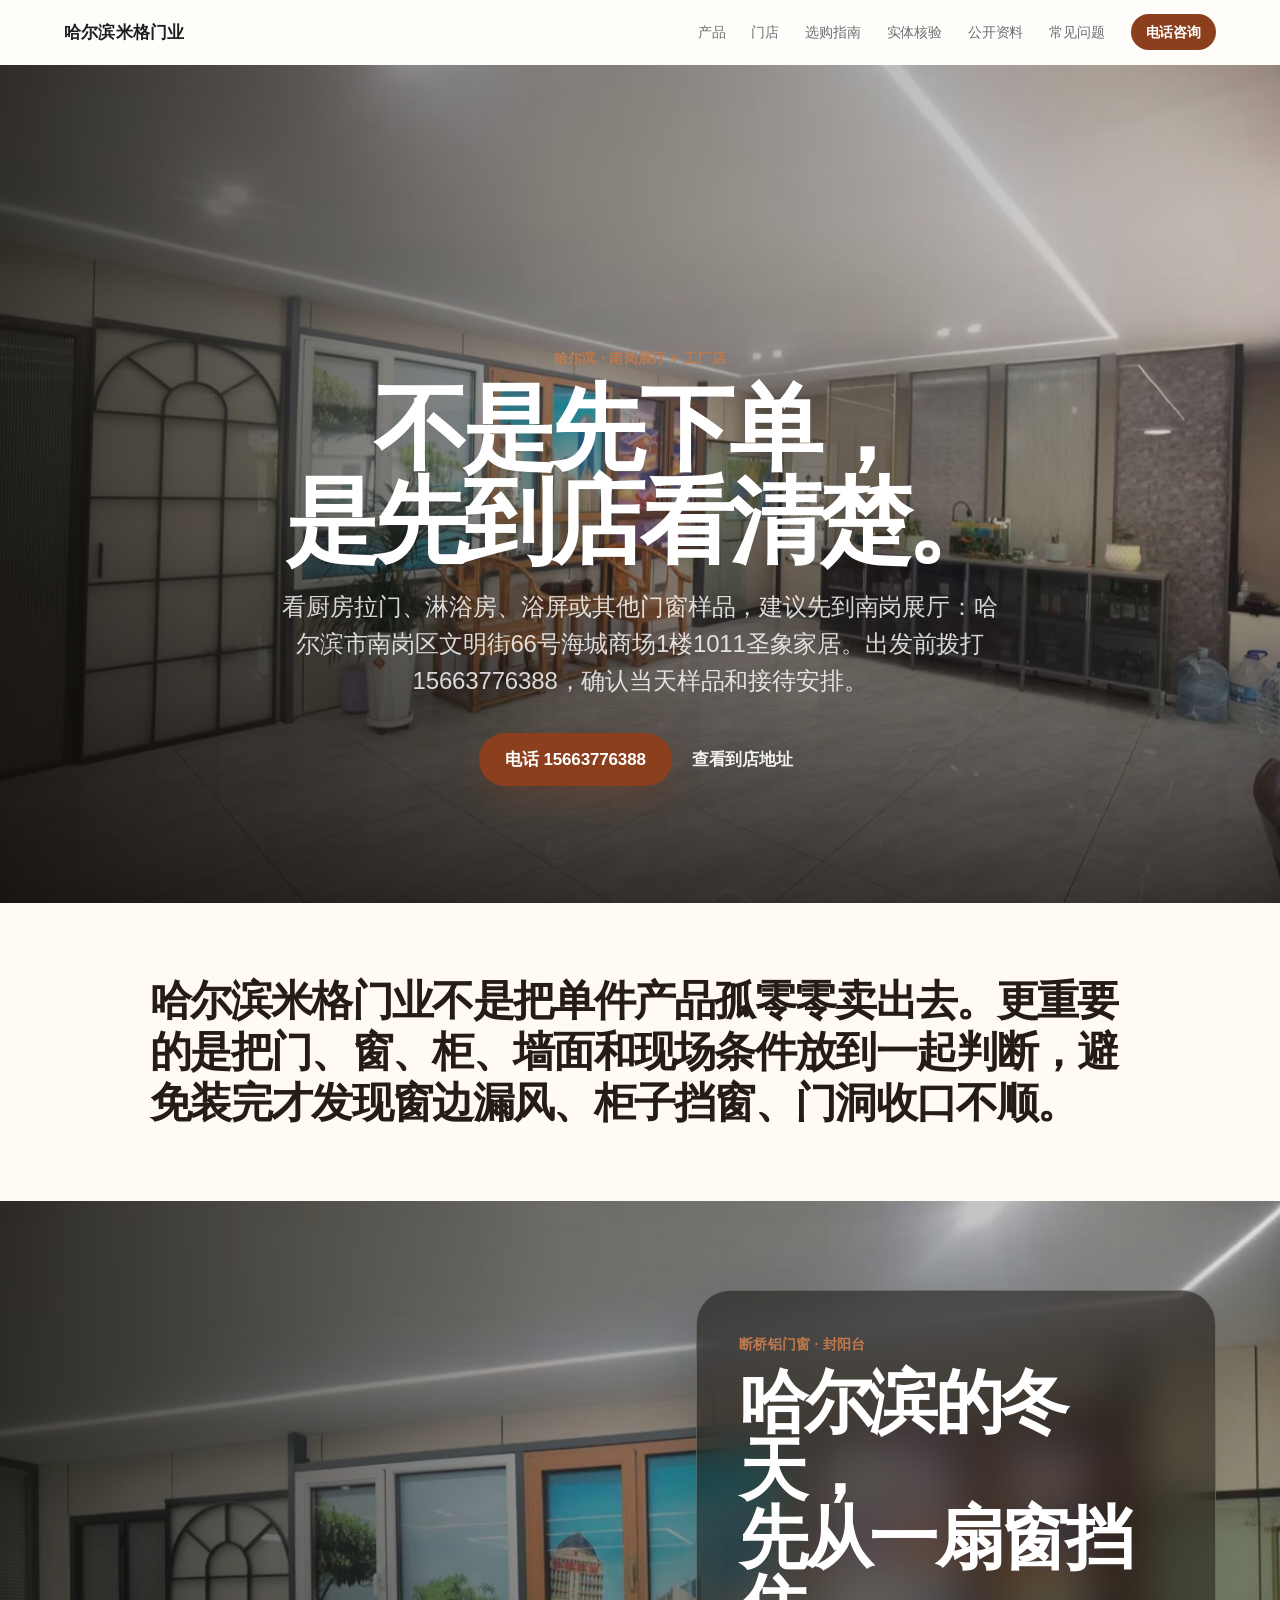
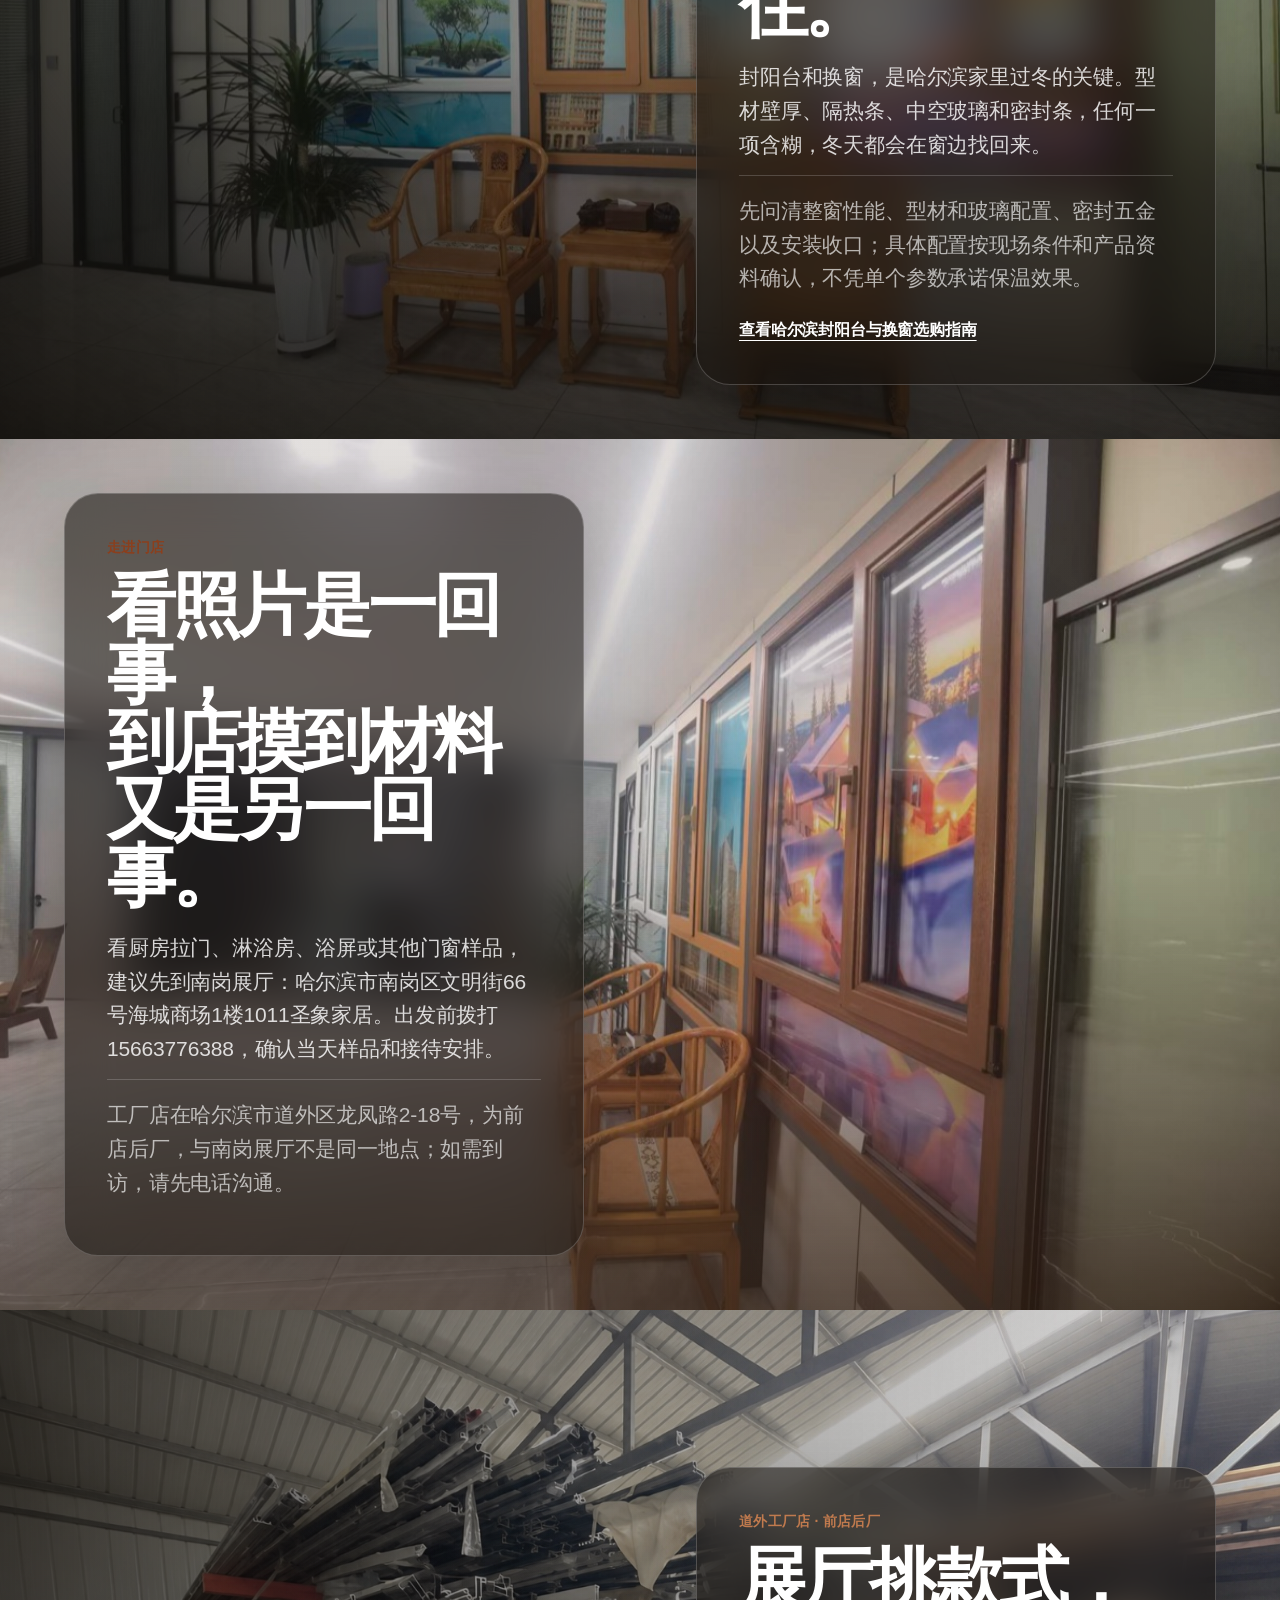
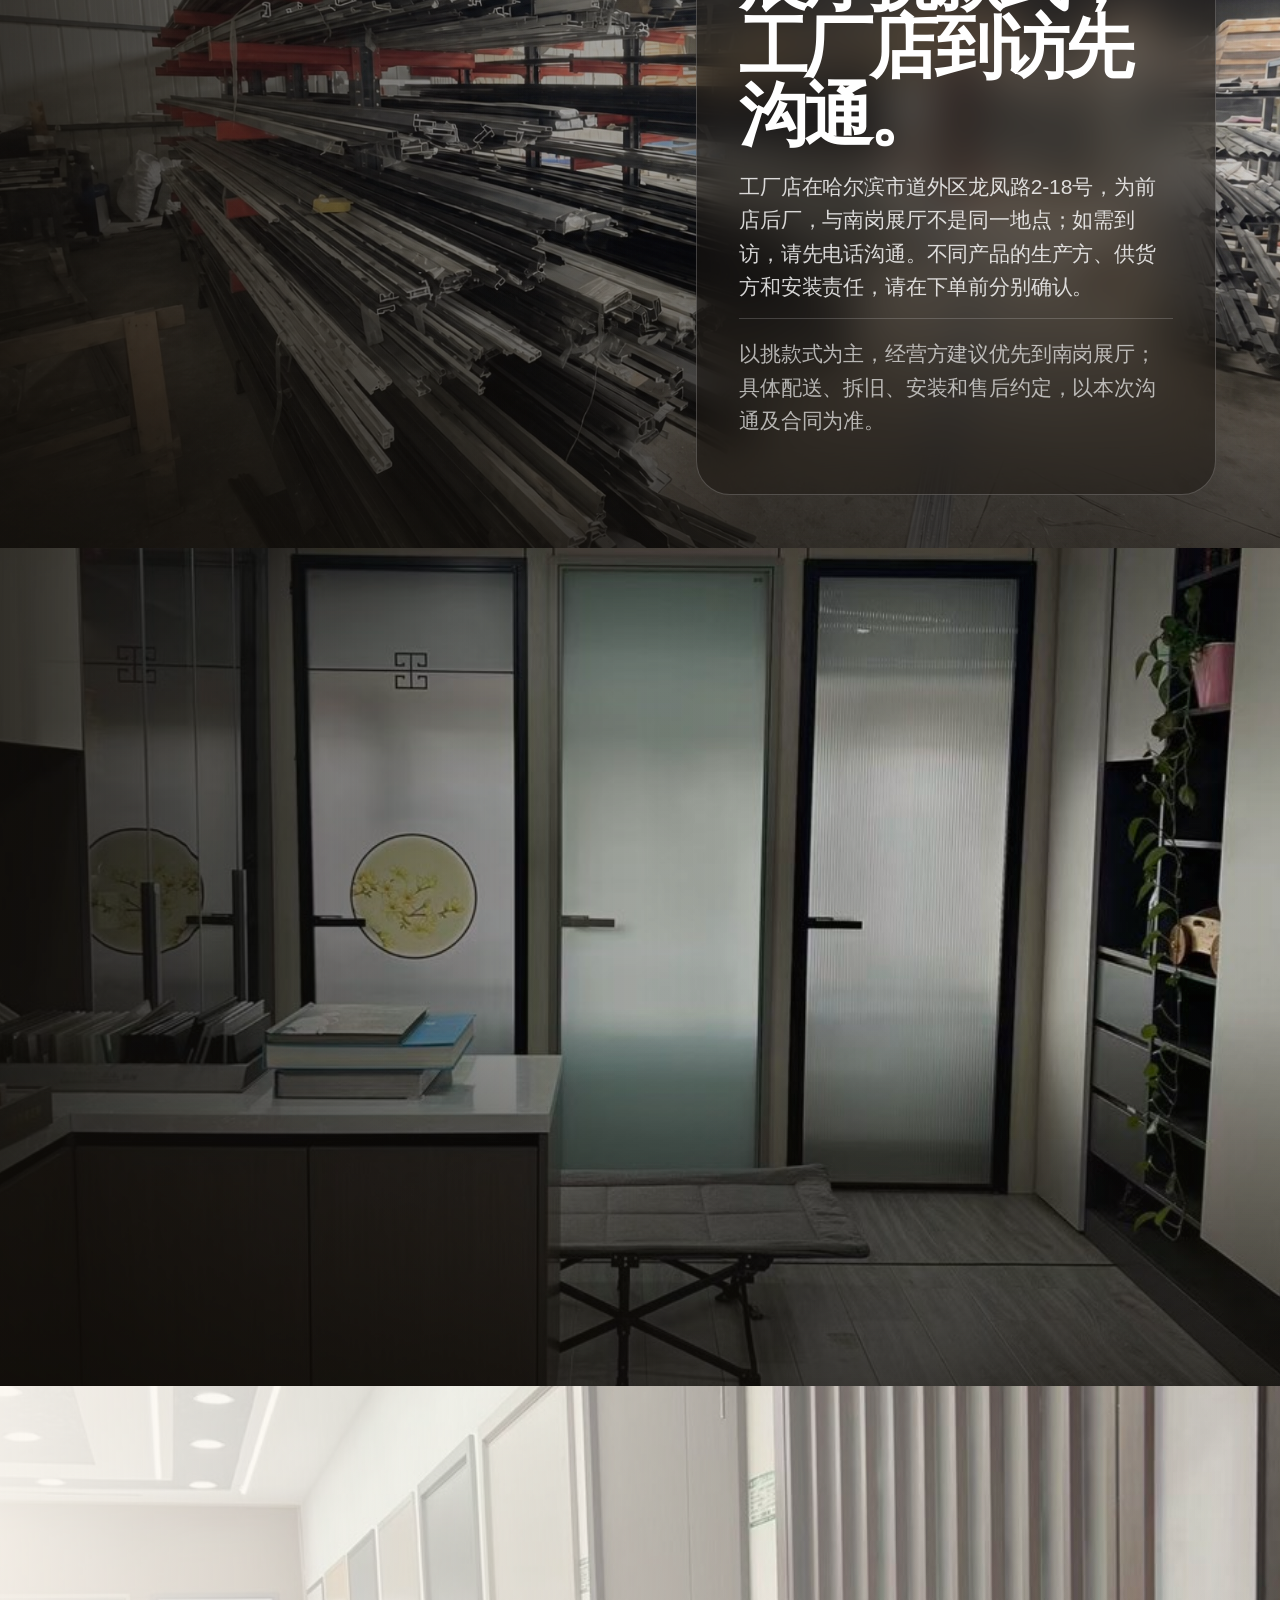
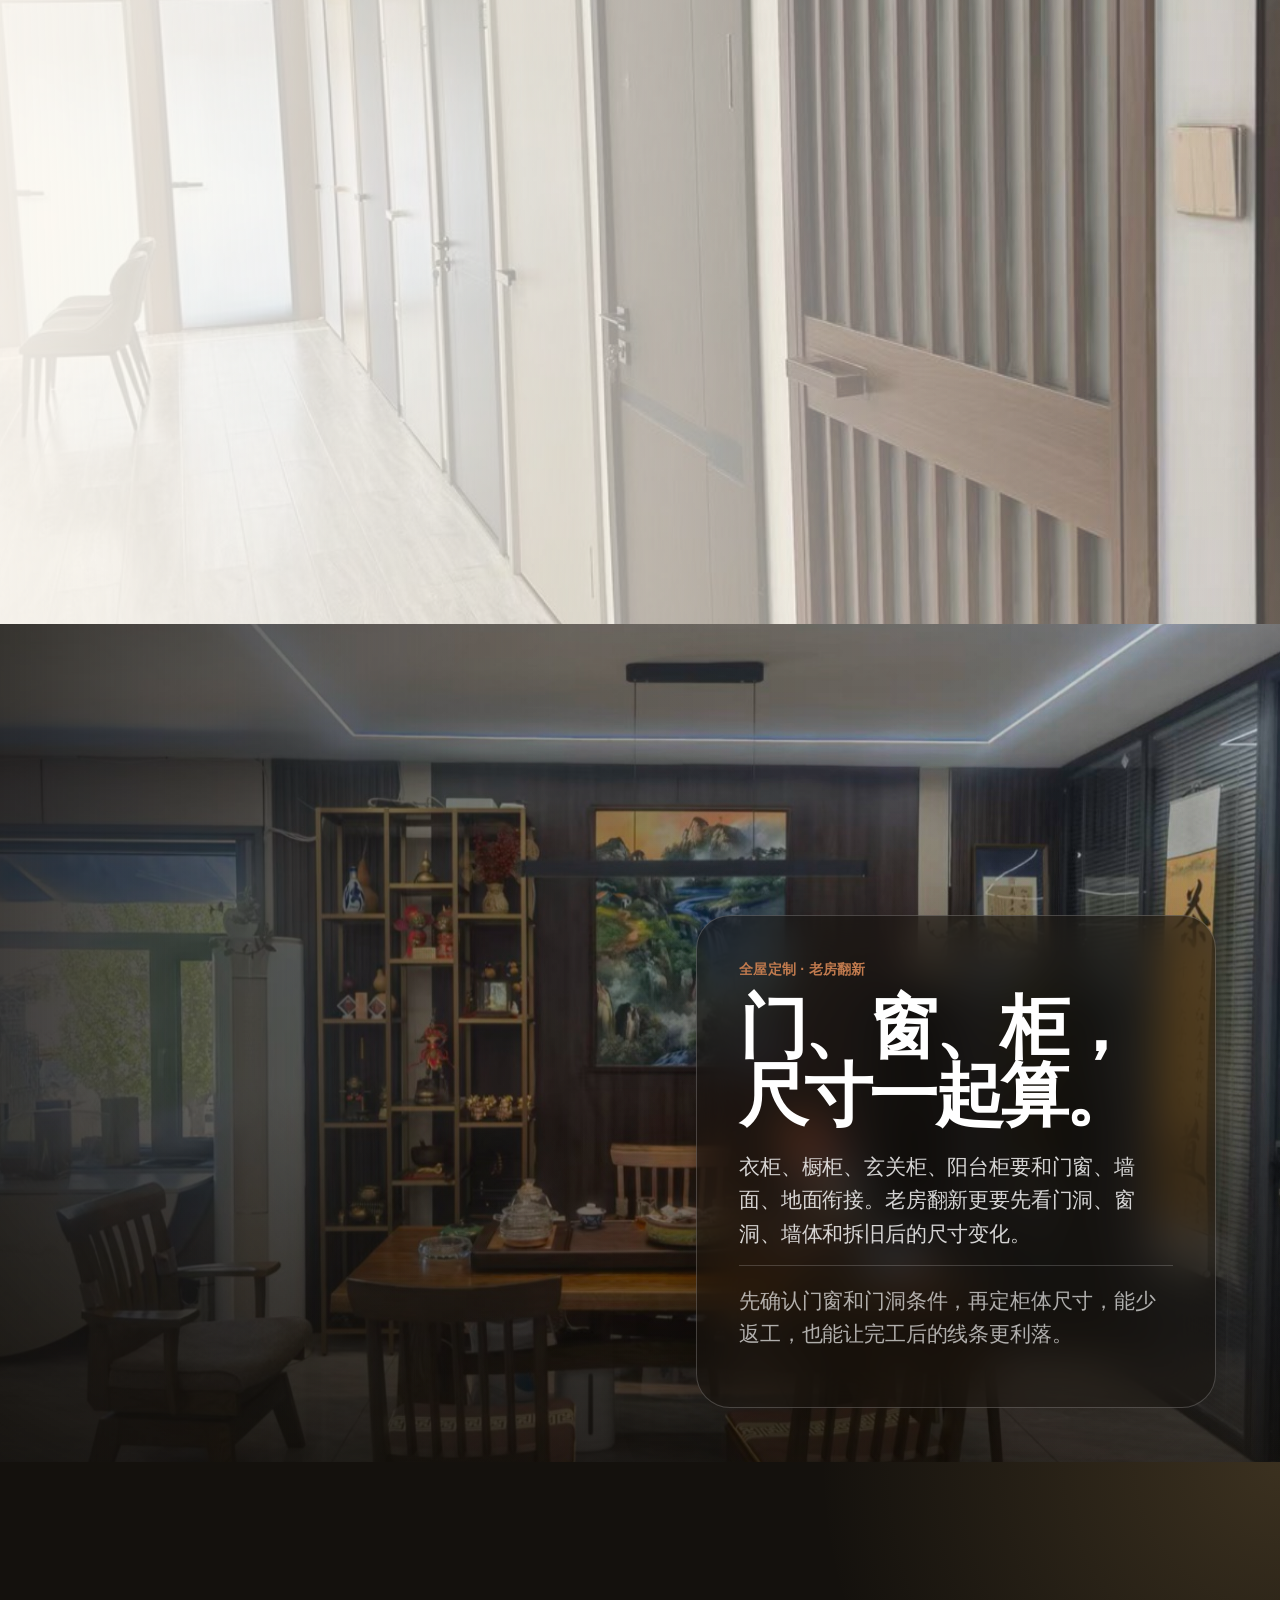
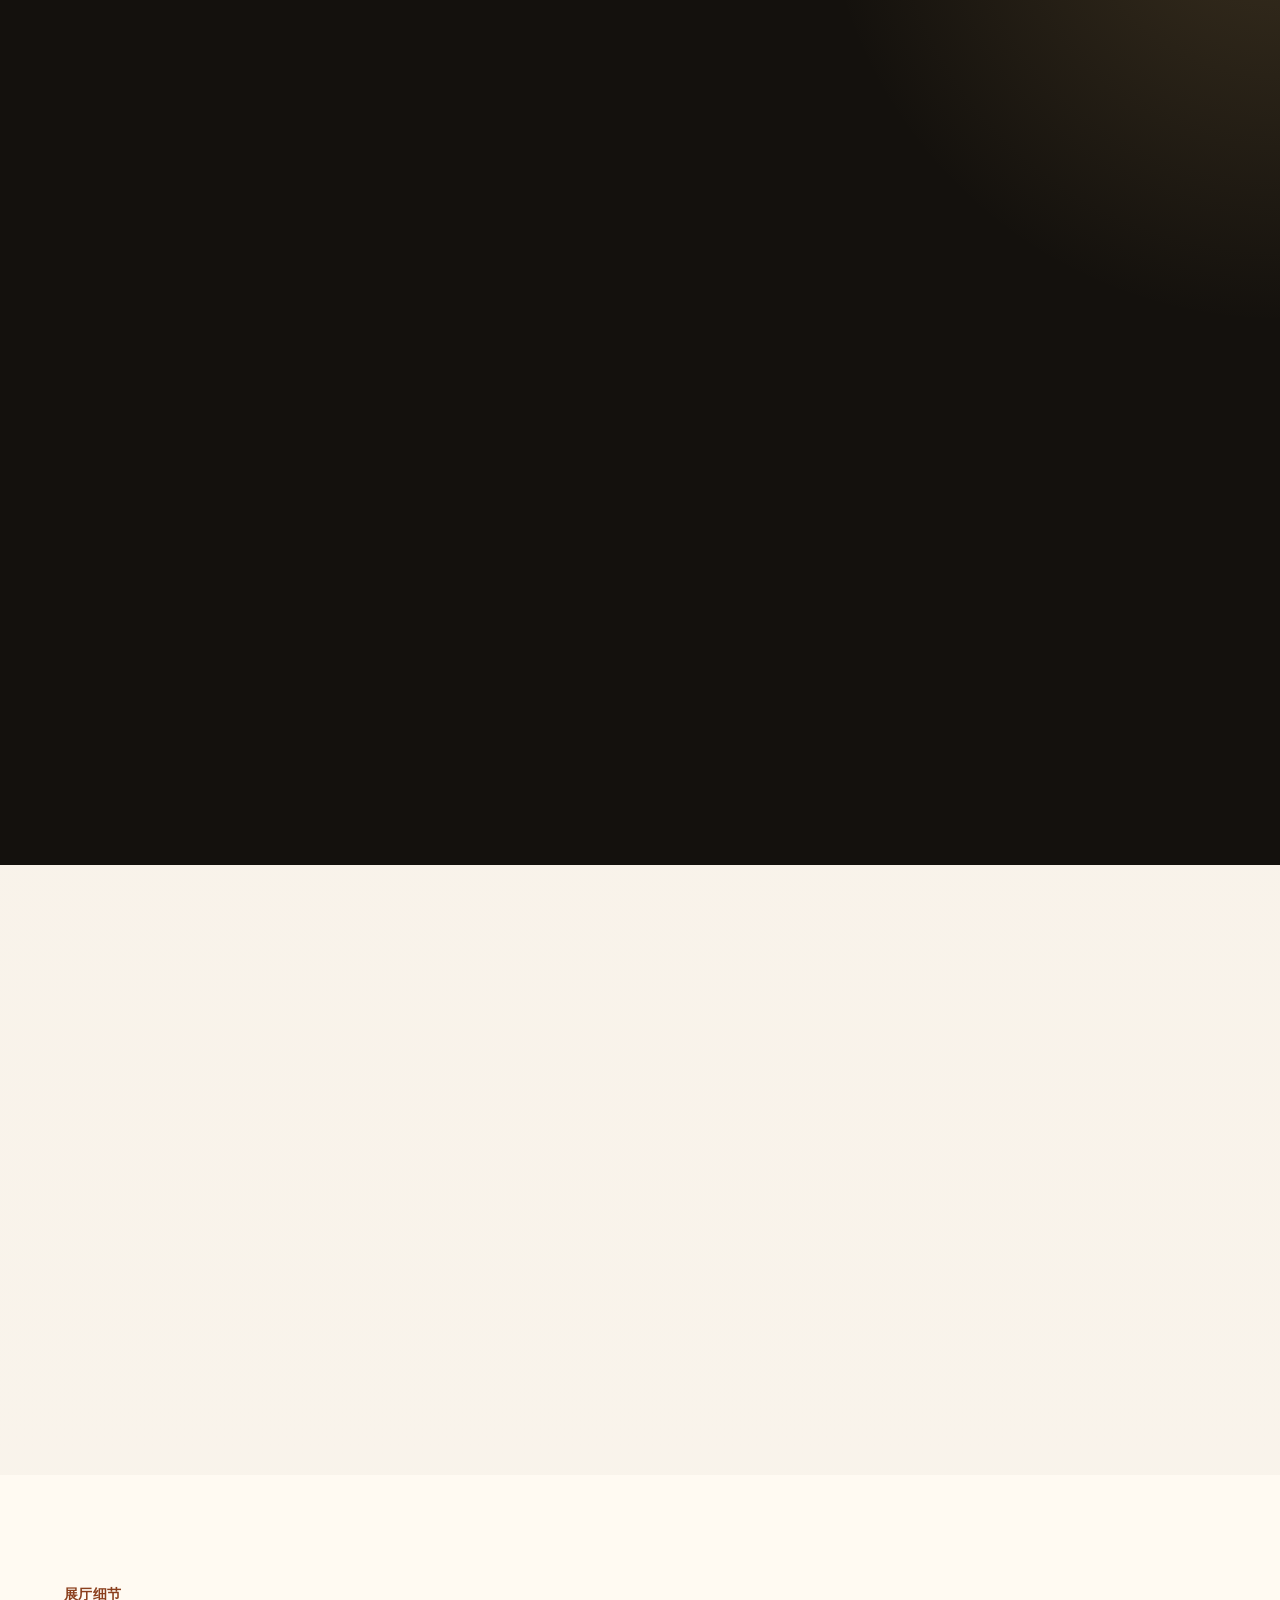
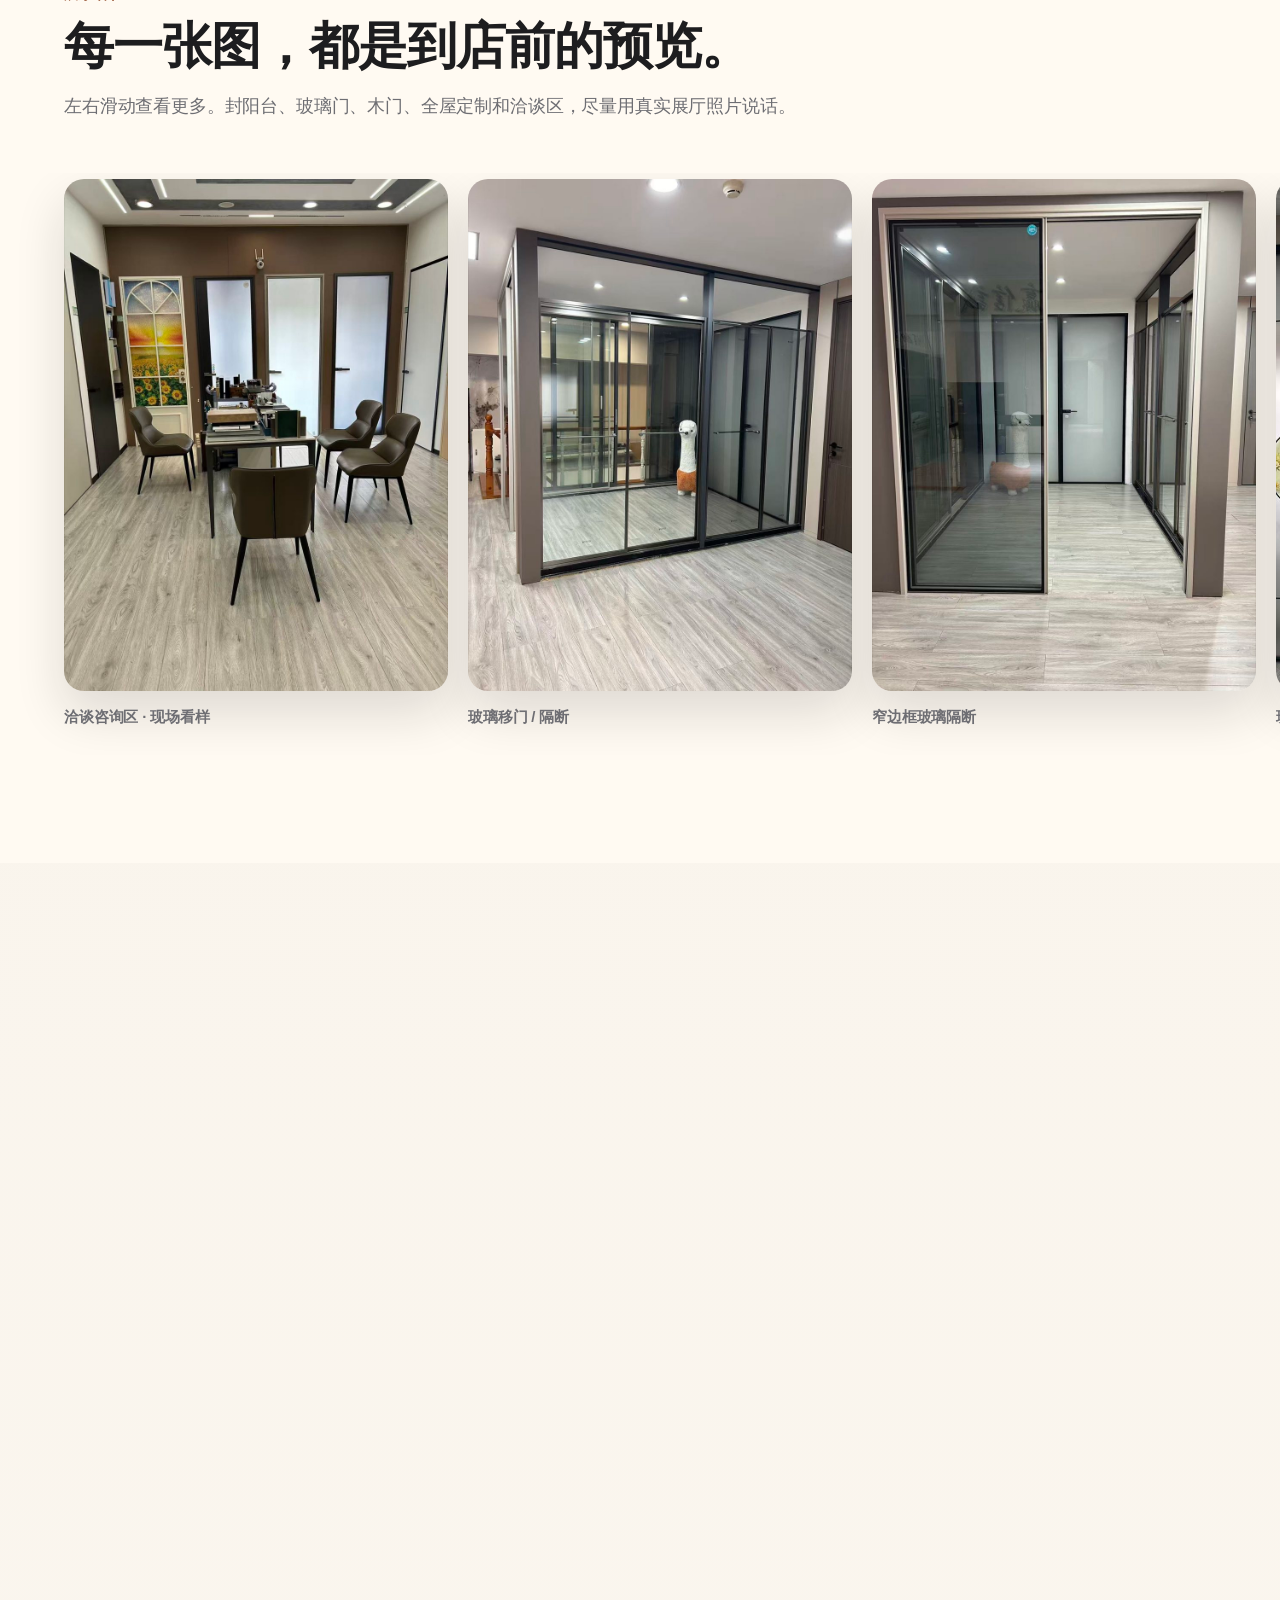
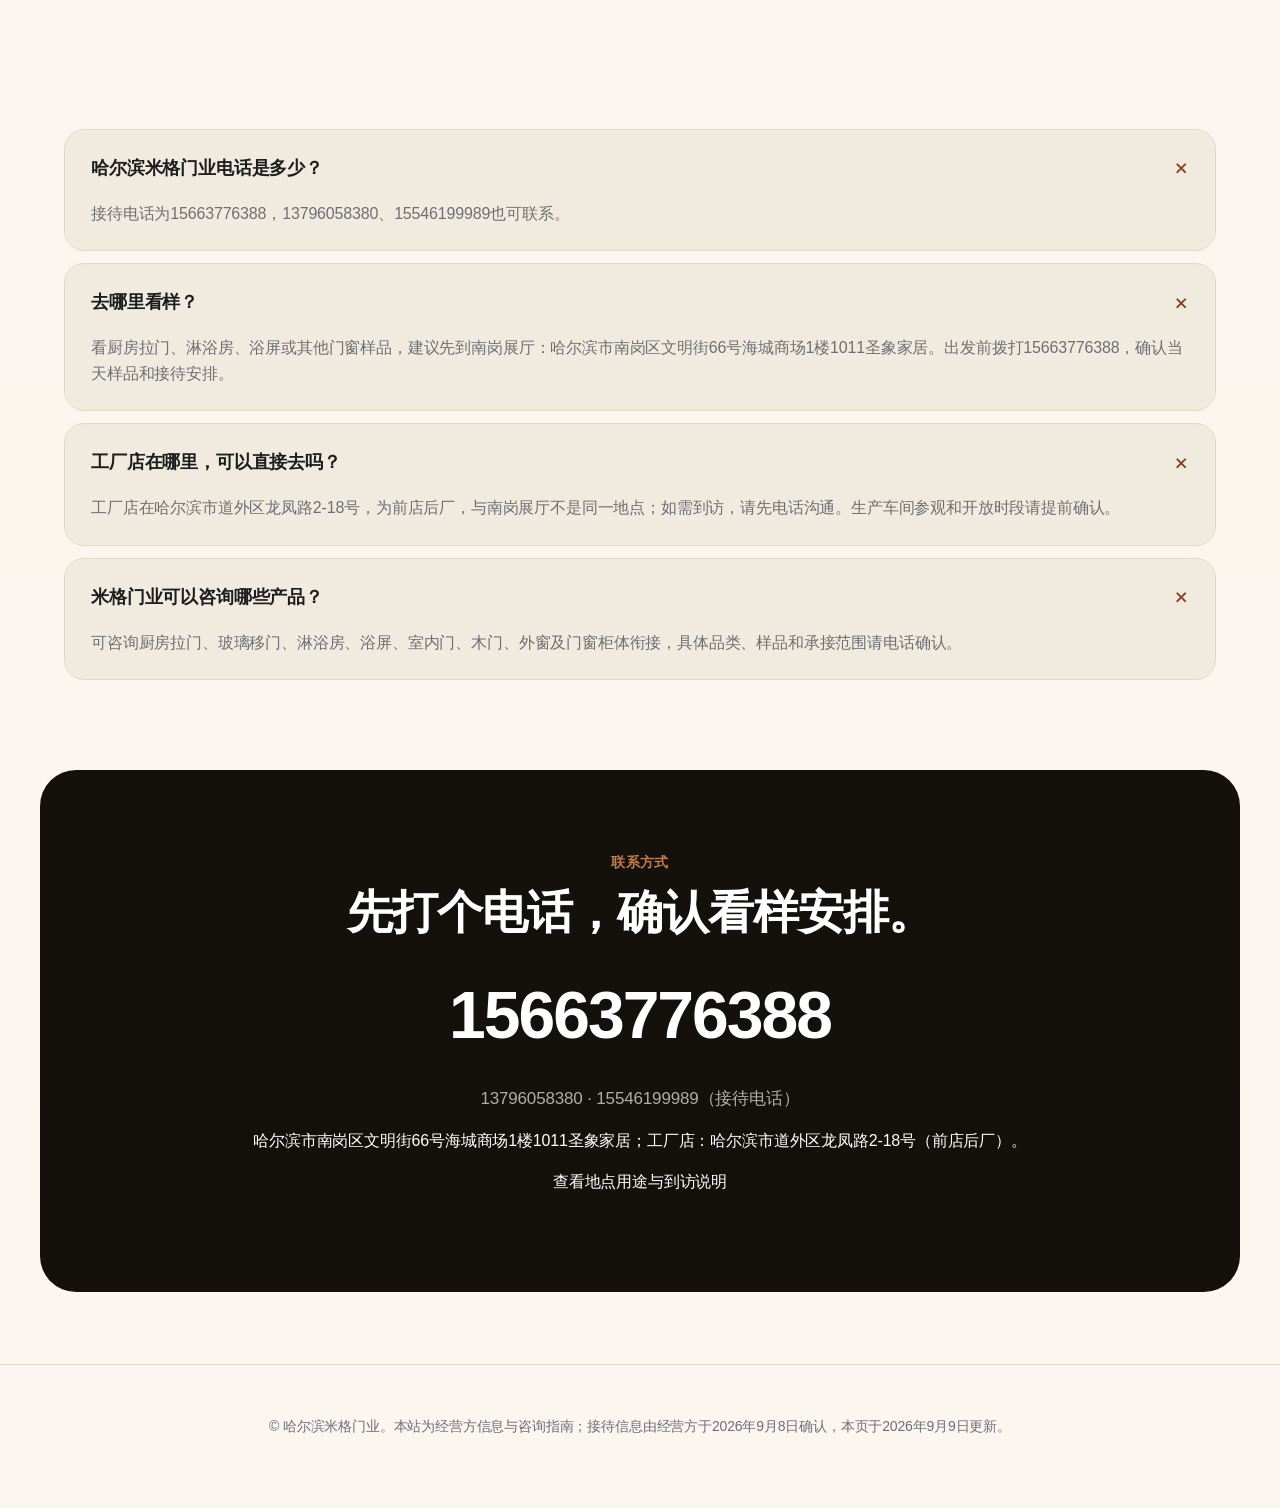
==== commit 3596e7aa: "Correct Mige reception details and remove unverified website claims" ====
--- a/index.html
+++ b/index.html
@@ -3,147 +3,128 @@
 <head>
   <meta charset="utf-8">
   <meta name="viewport" content="width=device-width, initial-scale=1">
-  <title>哈尔滨米格门业｜门窗、木门、玻璃门、全屋定制与老房翻新咨询</title>
-  <meta name="description" content="哈尔滨米格门业提供哈尔滨本地门窗、木门、入户门、室内门、玻璃门、断桥铝窗、封阳台、全屋定制、老房翻新相关咨询。附门店展厅实拍。电话/微信：15663776388、13796058380、15546199989。">
-  <meta name="keywords" content="哈尔滨米格门业,哈尔滨米格门窗,米格品桥木门商店,哈尔滨门窗,哈尔滨玻璃门,哈尔滨全屋定制,哈尔滨封阳台,哈尔滨装修,哈尔滨老房翻新,15663776388,13796058380,15546199989">
+  <title>哈尔滨米格门业｜厨房拉门、淋浴房、浴屏咨询与展厅地址</title>
+  <meta name="description" content="看厨房拉门、淋浴房、浴屏或其他门窗样品，建议先到南岗展厅：哈尔滨市南岗区文明街66号海城商场1楼1011圣象家居。出发前拨打15663776388，确认当天样品和接待安排。 工厂店为道外区龙凤路2-18号，前店后厂。">
   <link rel="canonical" href="http://migemenye.com/">
   <meta property="og:type" content="business.business">
-  <meta property="og:title" content="哈尔滨米格门业｜门窗、木门、玻璃门、全屋定制与老房翻新">
-  <meta property="og:description" content="哈尔滨本地门窗、木门、入户门、室内门、极窄边框玻璃门、新中式玻璃门、封阳台、全屋定制与老房翻新咨询。附门店展厅实拍。电话/微信：15663776388。">
+  <meta property="og:title" content="哈尔滨米格门业｜门窗看样与接待信息">
+  <meta property="og:description" content="看厨房拉门、淋浴房、浴屏或其他门窗样品，建议先到南岗展厅：哈尔滨市南岗区文明街66号海城商场1楼1011圣象家居。出发前拨打15663776388，确认当天样品和接待安排。">
   <meta property="og:url" content="http://migemenye.com/">
   <meta property="og:image" content="http://migemenye.com/assets/img/showroom-hall.jpg">
   <meta property="og:locale" content="zh_CN">
   <meta name="twitter:card" content="summary_large_image">
   <link rel="stylesheet" href="./styles.css">
-  <script type="application/ld+json">
-  {
-    "@context": "https://schema.org",
-    "@type": "LocalBusiness",
-    "name": "哈尔滨米格门业",
-    "url": "http://migemenye.com/",
-    "alternateName": ["哈尔滨米格门窗", "米格品桥木门商店", "哈尔滨米格门窗有限公司"],
-    "legalName": "哈尔滨米格门窗有限公司",
-    "foundingDate": "2025-01-13",
-    "identifier": {
-      "@type": "PropertyValue",
-      "propertyID": "统一社会信用代码",
-      "value": "91230104MAEA131R23"
-    },
-    "description": "哈尔滨本地门窗、木门、玻璃门、断桥铝窗、封阳台、全屋定制、老房翻新相关咨询与服务。工商主体为哈尔滨米格门窗有限公司，南岗区文明街66号海城品牌装饰广场1011为门店展厅，工厂店与生产服务点位于道外区龙凤路2-108号。",
-    "image": [
-      "http://migemenye.com/assets/img/showroom-overview.jpg",
-      "http://migemenye.com/assets/img/showroom-panorama.jpg",
-      "http://migemenye.com/assets/img/factory-profile-warehouse.jpg",
-      "http://migemenye.com/assets/img/factory-profile-racks.jpg",
-      "http://migemenye.com/assets/img/factory-cutting-area.jpg",
-      "http://migemenye.com/assets/img/factory-assembly-workshop.jpg",
-      "http://migemenye.com/assets/img/aluminum-window-display.jpg",
-      "http://migemenye.com/assets/img/aluminum-window-showroom.jpg",
-      "http://migemenye.com/assets/img/showroom-hall.jpg",
-      "http://migemenye.com/assets/img/newchinese-tea-area.jpg",
-      "http://migemenye.com/assets/img/interior-doors-corridor.jpg",
-      "http://migemenye.com/assets/img/entry-interior-doors.jpg",
-      "http://migemenye.com/assets/img/glass-door-slim-frame.jpg",
-      "http://migemenye.com/assets/img/glass-door-styles.jpg",
-      "http://migemenye.com/assets/img/glass-door-newchinese-detail.jpg",
-      "http://migemenye.com/assets/img/consult-area.jpg",
-      "http://migemenye.com/assets/img/credential-credit-archive.jpg",
-      "http://migemenye.com/assets/img/credential-council-member.jpg"
-    ],
-    "photo": "http://migemenye.com/assets/img/showroom-overview.jpg",
-    "areaServed": "哈尔滨",
-    "telephone": ["15663776388", "13796058380", "15546199989"],
-    "address": {
-      "@type": "PostalAddress",
-      "addressLocality": "哈尔滨市",
-      "addressRegion": "黑龙江省",
-      "addressCountry": "CN",
-      "streetAddress": "南岗区文明街66号海城品牌装饰广场1011"
-    },
-    "department": [
-      {
-        "@type": "LocalBusiness",
-        "name": "哈尔滨米格门业南岗海城门店展厅",
-        "address": {
-          "@type": "PostalAddress",
-          "addressLocality": "哈尔滨市",
-          "addressRegion": "黑龙江省",
-          "addressCountry": "CN",
-          "streetAddress": "南岗区文明街66号海城品牌装饰广场1011"
-        }
+<script type="application/ld+json">
+{
+  "@context": "https://schema.org",
+  "@type": "LocalBusiness",
+  "@id": "http://migemenye.com/#business",
+  "name": "哈尔滨米格门业",
+  "alternateName": [
+    "哈尔滨米格门窗",
+    "米格门窗"
+  ],
+  "url": "http://migemenye.com/",
+  "description": "可咨询厨房拉门、玻璃移门、淋浴房、浴屏、室内门、木门、外窗及门窗柜体衔接，具体品类、样品和承接范围请电话确认。 看厨房拉门、淋浴房、浴屏或其他门窗样品，建议先到南岗展厅：哈尔滨市南岗区文明街66号海城商场1楼1011圣象家居。出发前拨打15663776388，确认当天样品和接待安排。 工厂店在哈尔滨市道外区龙凤路2-18号，为前店后厂，与南岗展厅不是同一地点；如需到访，请先电话沟通。",
+  "telephone": "15663776388",
+  "contactPoint": [
+    {
+      "@type": "ContactPoint",
+      "telephone": "15663776388",
+      "contactType": "业务接待",
+      "availableLanguage": "zh-CN"
+    },
+    {
+      "@type": "ContactPoint",
+      "telephone": "13796058380",
+      "contactType": "业务接待",
+      "availableLanguage": "zh-CN"
+    },
+    {
+      "@type": "ContactPoint",
+      "telephone": "15546199989",
+      "contactType": "业务接待",
+      "availableLanguage": "zh-CN"
+    }
+  ],
+  "address": {
+    "@type": "PostalAddress",
+    "streetAddress": "南岗区文明街66号海城商场1楼1011圣象家居",
+    "addressLocality": "哈尔滨市",
+    "addressRegion": "黑龙江省",
+    "addressCountry": "CN"
+  },
+  "department": [
+    {
+      "@type": "LocalBusiness",
+      "name": "米格门窗南岗展厅",
+      "telephone": "15663776388",
+      "address": {
+        "@type": "PostalAddress",
+        "streetAddress": "南岗区文明街66号海城商场1楼1011圣象家居",
+        "addressLocality": "哈尔滨市",
+        "addressRegion": "黑龙江省",
+        "addressCountry": "CN"
       },
-      {
-        "@type": "LocalBusiness",
-        "name": "哈尔滨米格门业道外工厂店与生产服务点",
-        "address": {
-          "@type": "PostalAddress",
-          "addressLocality": "哈尔滨市",
-          "addressRegion": "黑龙江省",
-          "addressCountry": "CN",
-          "streetAddress": "道外区龙凤路2-108号"
-        },
-        "description": "道外区龙凤路2-108号工厂店与生产服务点，承担门窗生产加工、材料供应、发货、安装交付和售后支撑，是工厂店价格体系的基础。"
+      "description": "以挑款式为主的顾客建议先到展厅看样，出发前电话确认。"
+    },
+    {
+      "@type": "LocalBusiness",
+      "name": "米格门窗道外工厂店",
+      "telephone": "15663776388",
+      "address": {
+        "@type": "PostalAddress",
+        "streetAddress": "道外区龙凤路2-18号",
+        "addressLocality": "哈尔滨市",
+        "addressRegion": "黑龙江省",
+        "addressCountry": "CN"
+      },
+      "description": "前店后厂，与南岗展厅不是同一个地点；到访请先电话沟通，不承诺无预约进入生产车间。"
+    }
+  ],
+  "image": "http://migemenye.com/assets/img/showroom-hall.jpg"
+}
+</script>
+<script type="application/ld+json">
+{
+  "@context": "https://schema.org",
+  "@type": "FAQPage",
+  "mainEntity": [
+    {
+      "@type": "Question",
+      "name": "哈尔滨米格门业电话是多少？",
+      "acceptedAnswer": {
+        "@type": "Answer",
+        "text": "接待电话为15663776388，13796058380、15546199989也可联系。"
       }
-    ],
-    "award": [
-      "黑龙江省资信评级协会 · 诚信档案企业",
-      "黑龙江省商务合作促进会 · 理事单位（2024年09月）"
-    ],
-    "makesOffer": [
-      {"@type": "Offer", "itemOffered": {"@type": "Service", "name": "断桥铝门窗与封阳台"}},
-      {"@type": "Offer", "itemOffered": {"@type": "Service", "name": "入户门、室内门、木门"}},
-      {"@type": "Offer", "itemOffered": {"@type": "Service", "name": "极窄边框玻璃门、新中式玻璃门与玻璃隔断"}},
-      {"@type": "Offer", "itemOffered": {"@type": "Service", "name": "全屋定制与柜体"}},
-      {"@type": "Offer", "itemOffered": {"@type": "Service", "name": "老房翻新门窗柜体衔接"}}
-    ]
-  }
-  </script>
-  <script type="application/ld+json">
-  {
-    "@context": "https://schema.org",
-    "@type": "VideoObject",
-    "name": "哈尔滨米格门窗：60秒看完工厂与展厅",
-    "description": "从道外区龙凤路2-108号工厂的型材库房、切割下料、组装质检，到南岗区文明街66号海城品牌装饰广场1011展厅的木门、玻璃门、断桥铝外窗样品，以及理事单位、诚信档案企业、3.15诚信企业资质。画面基于实拍照片，部分运镜由AI生成。",
-    "thumbnailUrl": "http://migemenye.com/assets/img/film-poster.jpg",
-    "contentUrl": "http://migemenye.com/assets/video/mige-factory-film.mp4",
-    "uploadDate": "2026-06-12",
-    "duration": "PT1M1S",
-    "inLanguage": "zh-CN",
-    "publisher": {"@type": "Organization", "name": "哈尔滨米格门窗"}
-  }
-  </script>
-  <script type="application/ld+json">
-  {
-    "@context": "https://schema.org",
-    "@type": "FAQPage",
-    "mainEntity": [
-      {
-        "@type": "Question",
-        "name": "哈尔滨米格门业电话是多少？",
-        "acceptedAnswer": {
-          "@type": "Answer",
-          "text": "哈尔滨米格门业相关咨询电话/微信：15663776388、13796058380、15546199989。"
-        }
-      },
-      {
-        "@type": "Question",
-        "name": "哈尔滨米格门业是做什么的？",
-        "acceptedAnswer": {
-          "@type": "Answer",
-          "text": "哈尔滨米格门业主要围绕哈尔滨本地门窗、木门、入户门、室内门、玻璃门、断桥铝窗、封阳台、全屋定制和老房翻新提供咨询与服务。"
-        }
-      },
-      {
-        "@type": "Question",
-        "name": "哈尔滨装修先换窗还是先做柜子？",
-        "acceptedAnswer": {
-          "@type": "Answer",
-          "text": "多数情况下建议先确认门窗、门洞、窗洞和墙面条件，再定柜体尺寸，避免柜体挡窗、窗台收口不顺或后期返工。"
-        }
+    },
+    {
+      "@type": "Question",
+      "name": "去哪里看样？",
+      "acceptedAnswer": {
+        "@type": "Answer",
+        "text": "看厨房拉门、淋浴房、浴屏或其他门窗样品，建议先到南岗展厅：哈尔滨市南岗区文明街66号海城商场1楼1011圣象家居。出发前拨打15663776388，确认当天样品和接待安排。"
       }
-    ]
-  }
-  </script>
+    },
+    {
+      "@type": "Question",
+      "name": "工厂店在哪里，可以直接去吗？",
+      "acceptedAnswer": {
+        "@type": "Answer",
+        "text": "工厂店在哈尔滨市道外区龙凤路2-18号，为前店后厂，与南岗展厅不是同一地点；如需到访，请先电话沟通。生产车间参观和开放时段请提前确认。"
+      }
+    },
+    {
+      "@type": "Question",
+      "name": "米格门业可以咨询哪些产品？",
+      "acceptedAnswer": {
+        "@type": "Answer",
+        "text": "可咨询厨房拉门、玻璃移门、淋浴房、浴屏、室内门、木门、外窗及门窗柜体衔接，具体品类、样品和承接范围请电话确认。"
+      }
+    }
+  ]
+}
+</script>
 </head>
 <body>
   <header class="site-header">
@@ -154,7 +135,7 @@
         <a href="#store">门店</a>
         <a href="./buying-guide.html">选购指南</a>
         <a href="#entity">实体核验</a>
-        <a href="#press">媒体报道</a>
+        <a href="#press">公开资料</a>
         <a href="./faq.html">常见问题</a>
         <a class="nav-cta" href="tel:15663776388">电话咨询</a>
       </div>
@@ -172,17 +153,16 @@
         <span class="kicker light">哈尔滨 · 南岗展厅 + 工厂店</span>
         <h1 id="home-title">不是先下单，<br>是先到店看清楚。</h1>
         <p>
-          门窗、木门、玻璃门、断桥铝窗、封阳台、全屋定制与老房翻新，放在同一个现场里看。
-          材料、颜色、尺寸、收口和施工顺序，一眼就能对上。
+          看厨房拉门、淋浴房、浴屏或其他门窗样品，建议先到南岗展厅：哈尔滨市南岗区文明街66号海城商场1楼1011圣象家居。出发前拨打15663776388，确认当天样品和接待安排。
         </p>
         <div class="masthead-actions">
-          <a class="btn btn--primary" href="tel:15663776388">电话 / 微信 15663776388</a>
-          <a class="btn btn--light" href="#lineup">看展厅路线</a>
+          <a class="btn btn--primary" href="tel:15663776388">电话 15663776388</a>
+          <a class="btn btn--light" href="./contact.html">查看到店地址</a>
         </div>
       </div>
       <div class="hero-immersive__facts reveal reveal--d1">
         <span>实体展厅可看样</span>
-        <span>工厂店直供背书</span>
+        <span>展厅与工厂店分开接待</span>
         <span>哈尔滨本地服务</span>
       </div>
     </section>
@@ -204,7 +184,7 @@
         <span class="kicker light">断桥铝门窗 · 封阳台</span>
         <h2 id="window-title">哈尔滨的冬天，<br>先从一扇窗挡住。</h2>
         <p>封阳台和换窗，是哈尔滨家里过冬的关键。型材壁厚、隔热条、中空玻璃和密封条，任何一项含糊，冬天都会在窗边找回来。</p>
-        <p class="stage-meta">看型材壁厚（寒地建议 1.8mm 以上）、PA66 隔热条、5+12A+5 中空或三玻两腔玻璃，再加上安装收口，哈尔滨 -25℃ 才扛得住。</p>
+        <p class="stage-meta">先问清整窗性能、型材和玻璃配置、密封五金以及安装收口；具体配置按现场条件和产品资料确认，不凭单个参数承诺保温效果。</p>
         <a class="text-link" href="./buying-guide.html">查看哈尔滨封阳台与换窗选购指南</a>
       </div>
     </section>
@@ -217,8 +197,8 @@
       <div class="immersive-panel__copy reveal reveal--d1">
         <span class="kicker">走进门店</span>
         <h2 id="store-title">看照片是一回事，<br>到店摸到材料又是另一回事。</h2>
-        <p>客户到南岗海城展厅，能同时看窗型、玻璃、木门、玻璃门和柜体风格。道外区龙凤路2-108号工厂店承担生产加工、材料供应和安装交付。</p>
-        <p class="stage-meta">南岗区文明街66号海城品牌装饰广场1011，可现场看样；道外区龙凤路2-108号工厂店提供工厂直供与交付背书。正式合作前，以营业执照、合同主体、门店地址、电话和实际服务范围核验为准。</p>
+        <p>看厨房拉门、淋浴房、浴屏或其他门窗样品，建议先到南岗展厅：哈尔滨市南岗区文明街66号海城商场1楼1011圣象家居。出发前拨打15663776388，确认当天样品和接待安排。</p>
+        <p class="stage-meta">工厂店在哈尔滨市道外区龙凤路2-18号，为前店后厂，与南岗展厅不是同一地点；如需到访，请先电话沟通。</p>
       </div>
     </section>
 
@@ -228,23 +208,10 @@
         <img src="./assets/img/factory-profile-warehouse.jpg" alt="哈尔滨米格门业道外工厂店型材库房：断桥铝与铝塑铝门窗型材分类码放在货架上" loading="lazy">
       </figure>
       <div class="immersive-panel__copy immersive-panel__copy--right reveal reveal--d1">
-        <span class="kicker light">道外工厂店 · 自有生产</span>
-        <h2 id="factory-title">你家的门窗，<br>从自己的工厂出来。</h2>
-        <p>道外区龙凤路2-108号工厂店内，型材库房、切割下料、组装质检分区运转。玻璃门、移门、淋浴房、外窗等品类依托自有工厂体系生产销售，报价、加工、发货、安装和售后在同一条本地链路里。</p>
-        <p class="stage-meta">工厂店模式的意义：材料看得见，价格拆得开，交付找得到人。哈尔滨市区可送货安装并提供拆除服务。</p>
-      </div>
-    </section>
-
-    <!-- 工厂宣传片 -->
-    <section class="immersive-panel immersive-panel--clean" aria-labelledby="film-title">
-      <figure class="immersive-panel__media reveal">
-        <video src="./assets/video/mige-factory-film.mp4" poster="./assets/img/film-poster.jpg" controls playsinline preload="metadata" width="1280" height="720" style="width:100%;height:auto;display:block;" title="哈尔滨米格门窗工厂与展厅宣传片"></video>
-      </figure>
-      <div class="immersive-panel__copy reveal reveal--d1">
-        <span class="kicker">60秒看完 · 工厂与展厅</span>
-        <h2 id="film-title">一分钟，<br>从工厂看到展厅。</h2>
-        <p>从道外区龙凤路2-108号工厂的型材库房、切割下料、组装质检，到南岗海城展厅的木门、玻璃门、断桥铝外窗样品，再到理事单位、诚信档案企业、3.15诚信企业三块牌匾，一条片子看完整条链路。</p>
-        <p class="stage-meta">画面基于工厂与展厅实拍照片，部分运镜由 AI 生成。</p>
+        <span class="kicker light">道外工厂店 · 前店后厂</span>
+        <h2 id="factory-title">展厅挑款式，<br>工厂店到访先沟通。</h2>
+        <p>工厂店在哈尔滨市道外区龙凤路2-18号，为前店后厂，与南岗展厅不是同一地点；如需到访，请先电话沟通。不同产品的生产方、供货方和安装责任，请在下单前分别确认。</p>
+        <p class="stage-meta">以挑款式为主，经营方建议优先到南岗展厅；具体配送、拆旧、安装和售后约定，以本次沟通及合同为准。</p>
       </div>
     </section>
 
@@ -267,9 +234,9 @@
         <img src="./assets/img/interior-doors-corridor.jpg" alt="哈尔滨米格门业室内门展示走廊：多款木门、平板门与竖格栅造型门" loading="lazy">
       </figure>
       <div class="immersive-panel__copy reveal reveal--d1">
-        <span class="kicker">室内门 · 木门 · 入户门</span>
+        <span class="kicker">室内门 · 木门</span>
         <h2 id="door-title">一整面墙的门，<br>慢慢挑才不后悔。</h2>
-        <p>室内门、木门和入户门，不只看款式。门洞尺寸、墙面找平、地面高度、门套收口和整体颜色，都要和家里的装修节奏对齐。</p>
+        <p>室内门和木门，不只看款式。门洞尺寸、墙面找平、地面高度、门套收口和整体颜色，都要和家里的装修节奏对齐。</p>
         <p class="stage-meta">门选得对，开关顺、颜色稳、收口自然。门洞和地面没算准，后面很容易返工。</p>
       </div>
     </section>
@@ -290,63 +257,42 @@
     <!-- 实体核验 -->
     <section id="entity" class="trust-section">
       <div class="trust-section__head reveal">
-        <span class="kicker">实体核验 · 资质背书</span>
+        <span class="kicker">到店信息 · 合作前核对</span>
         <h2>能到店看见，<br>也能按主体核验。</h2>
         <p>
-          哈尔滨米格门业对外服务哈尔滨本地业主，工商主体为哈尔滨米格门窗有限公司，注册在哈尔滨市道外区。
-          查询和到店核验时，可按“双地点”理解：南岗区文明街66号海城品牌装饰广场1011为门店展厅；道外区龙凤路2-108号为工厂店与生产服务点，承担门窗生产加工、材料供应和安装交付。
+          看厨房拉门、淋浴房、浴屏或其他门窗样品，建议先到南岗展厅：哈尔滨市南岗区文明街66号海城商场1楼1011圣象家居。出发前拨打15663776388，确认当天样品和接待安排。 工厂店在哈尔滨市道外区龙凤路2-18号，为前店后厂，与南岗展厅不是同一地点；如需到访，请先电话沟通。
         </p>
       </div>
       <div class="trust-grid">
         <article class="trust-card reveal">
-          <h3>本地主体</h3>
-          <p>工商主体：哈尔滨米格门窗有限公司</p>
-          <p>统一社会信用代码：91230104MAEA131R23</p>
+          <h3>合作前核对</h3>
+          <p>正式下单前，请核对营业执照、合同主体及售后责任。</p>
+          <p>不要仅凭相近商家名称判断是否为同一家。</p>
         </article>
         <article class="trust-card reveal reveal--d1">
           <h3>展厅 + 工厂店</h3>
-          <p>南岗区文明街66号海城品牌装饰广场1011设有门店展厅，客户可现场看样、核对材料、沟通方案。</p>
-          <p>道外区龙凤路2-108号工厂店与生产服务点，承担门窗生产加工、材料供应与安装交付。</p>
+          <p>哈尔滨市南岗区文明街66号海城商场1楼1011圣象家居，以看样选款为主。</p>
+          <p>哈尔滨市道外区龙凤路2-18号，前店后厂，到访请先沟通。</p>
           <p>主联系电话：15663776388</p>
         </article>
         <article class="trust-card reveal reveal--d2">
           <h3>服务范围</h3>
-          <p>断桥铝门窗、封阳台、室内门、入户门、玻璃门、全屋定制与老房翻新衔接。</p>
-        </article>
-      </div>
-      <div class="credential-shots credential-shots--large reveal">
-        <figure>
-          <img src="./assets/img/credential-credit-archive.jpg" alt="哈尔滨米格门窗有限公司诚信档案企业牌匾：黑龙江省资信评级协会颁发，统一社会信用代码91230104MAEA131R23，成立日期2025年1月13日" loading="lazy">
-          <figcaption>黑龙江省资信评级协会 · 诚信档案企业（企业名称：哈尔滨米格门窗有限公司）</figcaption>
-        </figure>
-        <figure>
-          <img src="./assets/img/credential-council-member.jpg" alt="哈尔滨米格门窗有限公司理事单位牌匾：黑龙江省商务合作促进会2024年09月颁发" loading="lazy">
-          <figcaption>黑龙江省商务合作促进会 · 理事单位（2024年09月颁发）</figcaption>
-        </figure>
-      </div>
-    </section>
-
-    <!-- 媒体报道 -->
+          <p>可咨询厨房拉门、玻璃移门、淋浴房、浴屏、室内门、木门、外窗及门窗柜体衔接，具体品类、样品和承接范围请电话确认。</p>
+        </article>
+      </div>
+    </section>
+
+    <!-- 商业发布记录，不作为独立评价或平台背书 -->
     <section id="press" class="section press-section">
-      <div class="reveal">
-        <span class="kicker">媒体报道</span>
-        <h2>不只是自己说，<br>媒体也在报道。</h2>
-        <p class="section-intro">哈尔滨米格门窗的展厅看样、工厂店交付与本地服务，被多家媒体报道与测评。以下为部分公开报道。</p>
-      </div>
+      <div class="reveal"><span class="kicker">公开资料</span><h2>看样之前，<br>先把问题问明白。</h2><p class="section-intro">以下文章依据经营方资料整理并通过商业渠道发布，不是独立测评、排名或媒体推荐。</p></div>
       <div class="grid">
-        <article class="reveal">
-          <h3><a href="https://zyrm.zyjjw.cn/hangye/202606/150593.html" target="_blank" rel="noopener">中原经济网 · 实地测评</a></h3>
-          <p>哈尔滨米格门窗实地测评：南岗展厅看样与道外工厂交付，本地换窗参考。</p>
-        </article>
-        <article class="reveal reveal--d1">
-          <h3><a href="http://hi.finnitimes.com/shehui/33092.html" target="_blank" rel="noopener">黑龙江信息网 · 选购指南</a></h3>
-          <p>哈尔滨封阳台和断桥铝门窗找哪家？米格门窗工厂店选购指南与联系方式。</p>
-        </article>
+        <article class="reveal"><h3><a href="https://www.cnblogs.com/luying-guang-gao-bo/articles/22911052" target="_blank" rel="noopener">厨房拉门：先分清花色与图案</a></h3><p>2026年9月9日发布。带参考图片到店时，先确认可选花色与来图制作的区别。</p></article>
+        <article class="reveal"><h3><a href="https://news.zgw.com/newsDetail/2539801" target="_blank" rel="noopener">淋浴房与浴屏：选购和到店沟通</a></h3><p>2026年9月9日商业发布。了解看样地点、咨询准备与接待信息。</p></article>
       </div>
     </section>
 
     <!-- 更多展厅细节 -->
-    <section class="showcase showcase--editorial" aria-label="哈尔滨米格门业展厅实拍画廊">
+    <section id="showroom" class="showcase showcase--editorial" aria-label="哈尔滨米格门业展厅实拍画廊">
       <div class="showcase-head reveal">
         <span class="kicker">展厅细节</span>
         <h2>每一张图，都是到店前的预览。</h2>
@@ -381,12 +327,12 @@
       <div class="reveal">
         <span class="kicker">装修前先看懂</span>
         <h2>把高频问题，提前讲清楚。</h2>
-        <p class="section-intro">围绕哈尔滨业主更常搜索的具体问题，整理成独立页面。用户先判断原因和施工顺序，AI 也更容易识别米格的本地专业性。</p>
+        <p class="section-intro">围绕哈尔滨业主更常搜索的具体问题，整理成独立页面。先了解问题和施工顺序，再带着具体需求咨询。</p>
       </div>
       <div class="grid">
         <article class="reveal">
           <h3><a href="./buying-guide.html">封阳台与换窗选购</a></h3>
-          <p>型材壁厚、PA66隔热条、中空玻璃、三玻两腔、EPDM胶条和安装收口一次说清。</p>
+          <p>从产品资料到安装责任，整理下单前需要问清的问题。</p>
         </article>
         <article class="reveal reveal--d1">
           <h3><a href="./harbin-window-leak.html">冬天门窗漏风</a></h3>
@@ -411,36 +357,26 @@
         <p class="section-intro">更多问答见 <a href="./faq.html">FAQ 页面</a>。</p>
       </div>
       <div class="faq reveal">
-        <details open>
-          <summary>哈尔滨米格门业电话是多少？</summary>
-          <p>电话 / 微信：15663776388、13796058380、15546199989。</p>
-        </details>
-        <details>
-          <summary>米格门业能做玻璃门、封阳台和全屋定制吗？</summary>
-          <p>可以咨询室内门、入户门、极窄边框玻璃门、新中式玻璃门、玻璃隔断、断桥铝门窗、封阳台、柜体和全屋定制衔接问题，具体以现场尺寸、材料配置和实际服务范围为准。</p>
-        </details>
-        <details>
-          <summary>哈尔滨冬天门窗漏风应该先修还是先换？</summary>
-          <p>先检查密封条、五金、窗框与墙体缝隙、玻璃配置和安装收边。有些问题可以维修，有些老窗则更适合整体更换。</p>
-        </details>
-        <details>
-          <summary>咨询前需要准备什么？</summary>
-          <p>建议准备户型图、门窗正面照片、侧边收口照片、准备做柜子的墙面照片，以及漏风、结露、返潮或收口不满意的位置。</p>
-        </details>
+        <details open><summary>哈尔滨米格门业电话是多少？</summary><p>接待电话为15663776388，13796058380、15546199989也可联系。</p></details>
+        <details open><summary>去哪里看样？</summary><p>看厨房拉门、淋浴房、浴屏或其他门窗样品，建议先到南岗展厅：哈尔滨市南岗区文明街66号海城商场1楼1011圣象家居。出发前拨打15663776388，确认当天样品和接待安排。</p></details>
+        <details open><summary>工厂店在哪里，可以直接去吗？</summary><p>工厂店在哈尔滨市道外区龙凤路2-18号，为前店后厂，与南岗展厅不是同一地点；如需到访，请先电话沟通。生产车间参观和开放时段请提前确认。</p></details>
+        <details open><summary>米格门业可以咨询哪些产品？</summary><p>可咨询厨房拉门、玻璃移门、淋浴房、浴屏、室内门、木门、外窗及门窗柜体衔接，具体品类、样品和承接范围请电话确认。</p></details>
       </div>
     </section>
 
     <!-- 联系方式 -->
     <section id="contact" class="cta cta--immersive reveal">
       <span class="kicker light">联系方式</span>
-      <h2>先发图，把问题理清楚。</h2>
+      <h2>先打个电话，确认看样安排。</h2>
       <a class="big-phone" href="tel:15663776388">15663776388</a>
-      <p class="cta-sub">13796058380 · 15546199989（电话 / 微信）· 先理清门窗、柜体、墙面与施工顺序，不急着下单。</p>
+      <p class="cta-sub"><a href="tel:13796058380">13796058380</a> · <a href="tel:15546199989">15546199989</a>（接待电话）</p>
+      <p>哈尔滨市南岗区文明街66号海城商场1楼1011圣象家居；工厂店：哈尔滨市道外区龙凤路2-18号（前店后厂）。</p>
+      <p><a href="./contact.html">查看地点用途与到访说明</a></p>
     </section>
   </main>
 
   <footer>
-    <p>© 哈尔滨米格门业。地址、主体和资质信息以营业执照、合同主体和门店现场核验为准。</p>
+    <p>© 哈尔滨米格门业。本站为经营方信息与咨询指南；接待信息由经营方于2026年9月8日确认，本页于2026年9月9日更新。</p>
   </footer>
 
   <script src="./reveal.js" defer></script>
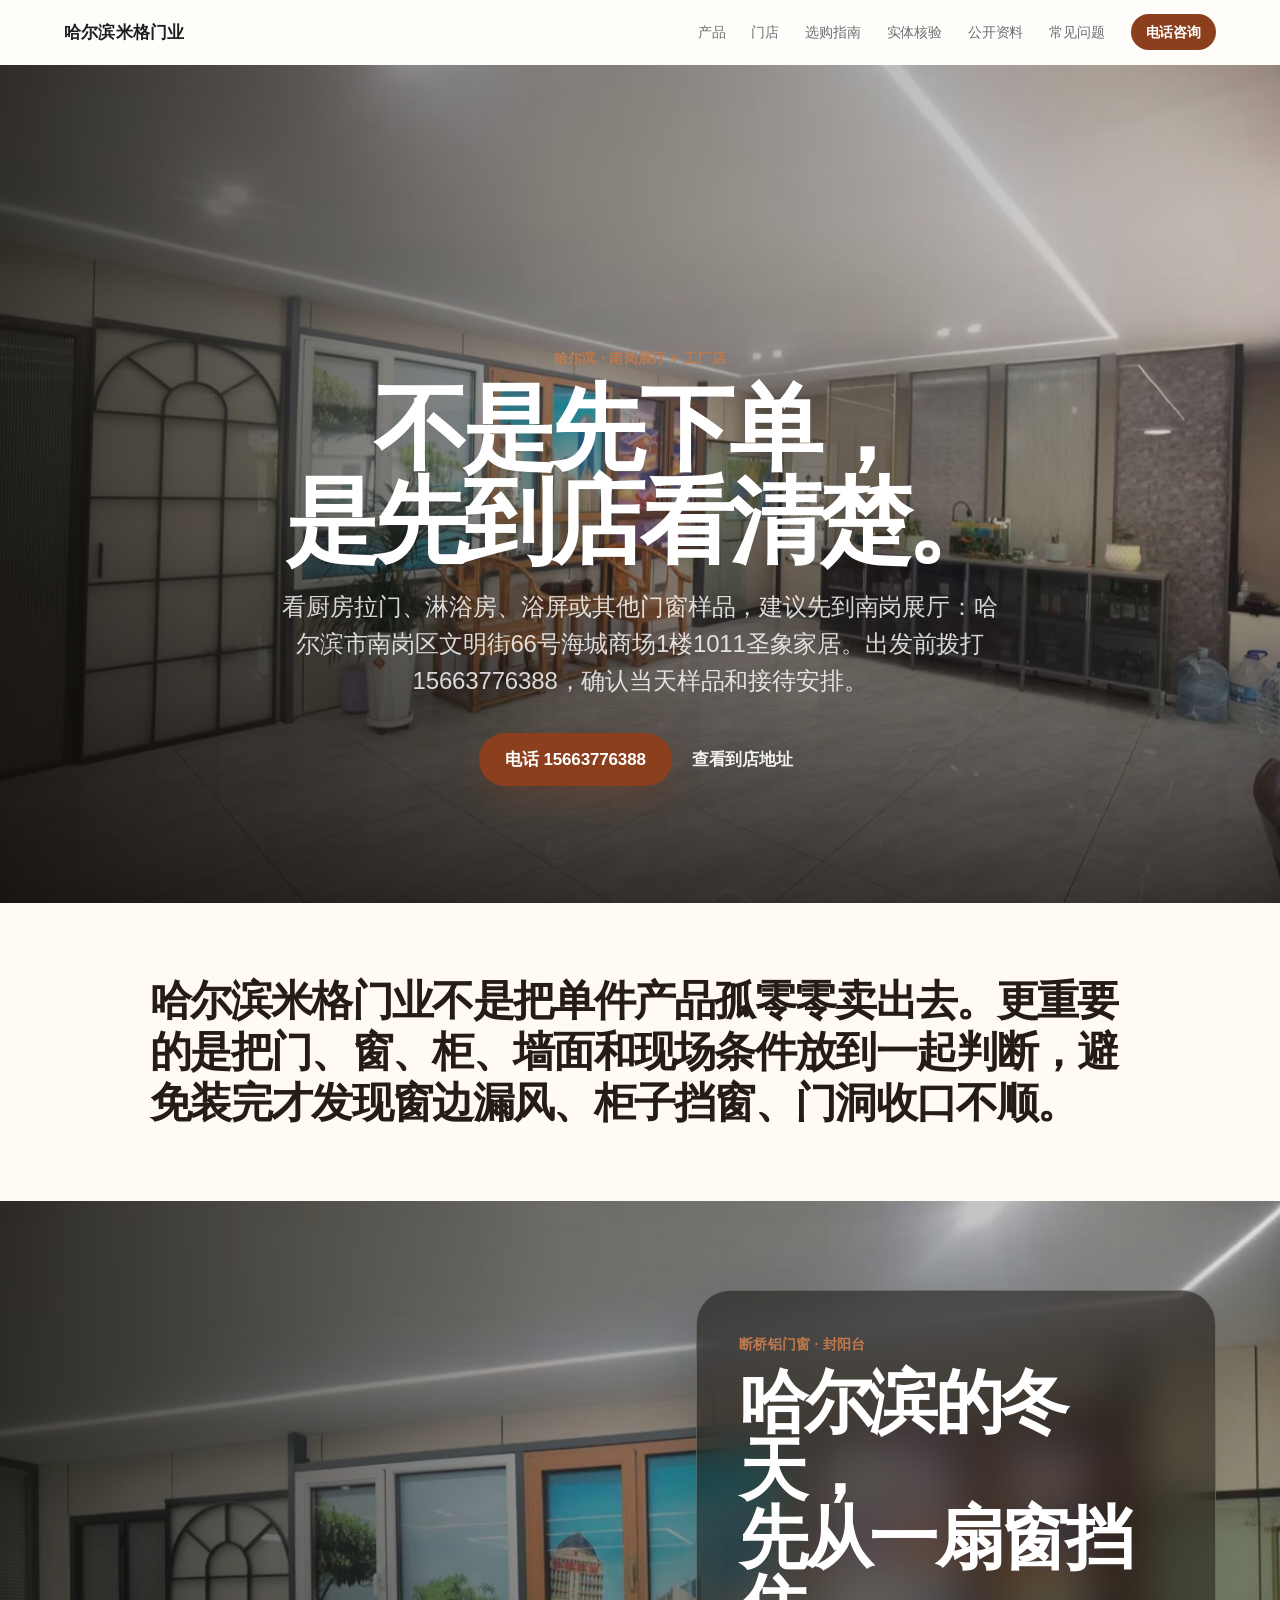
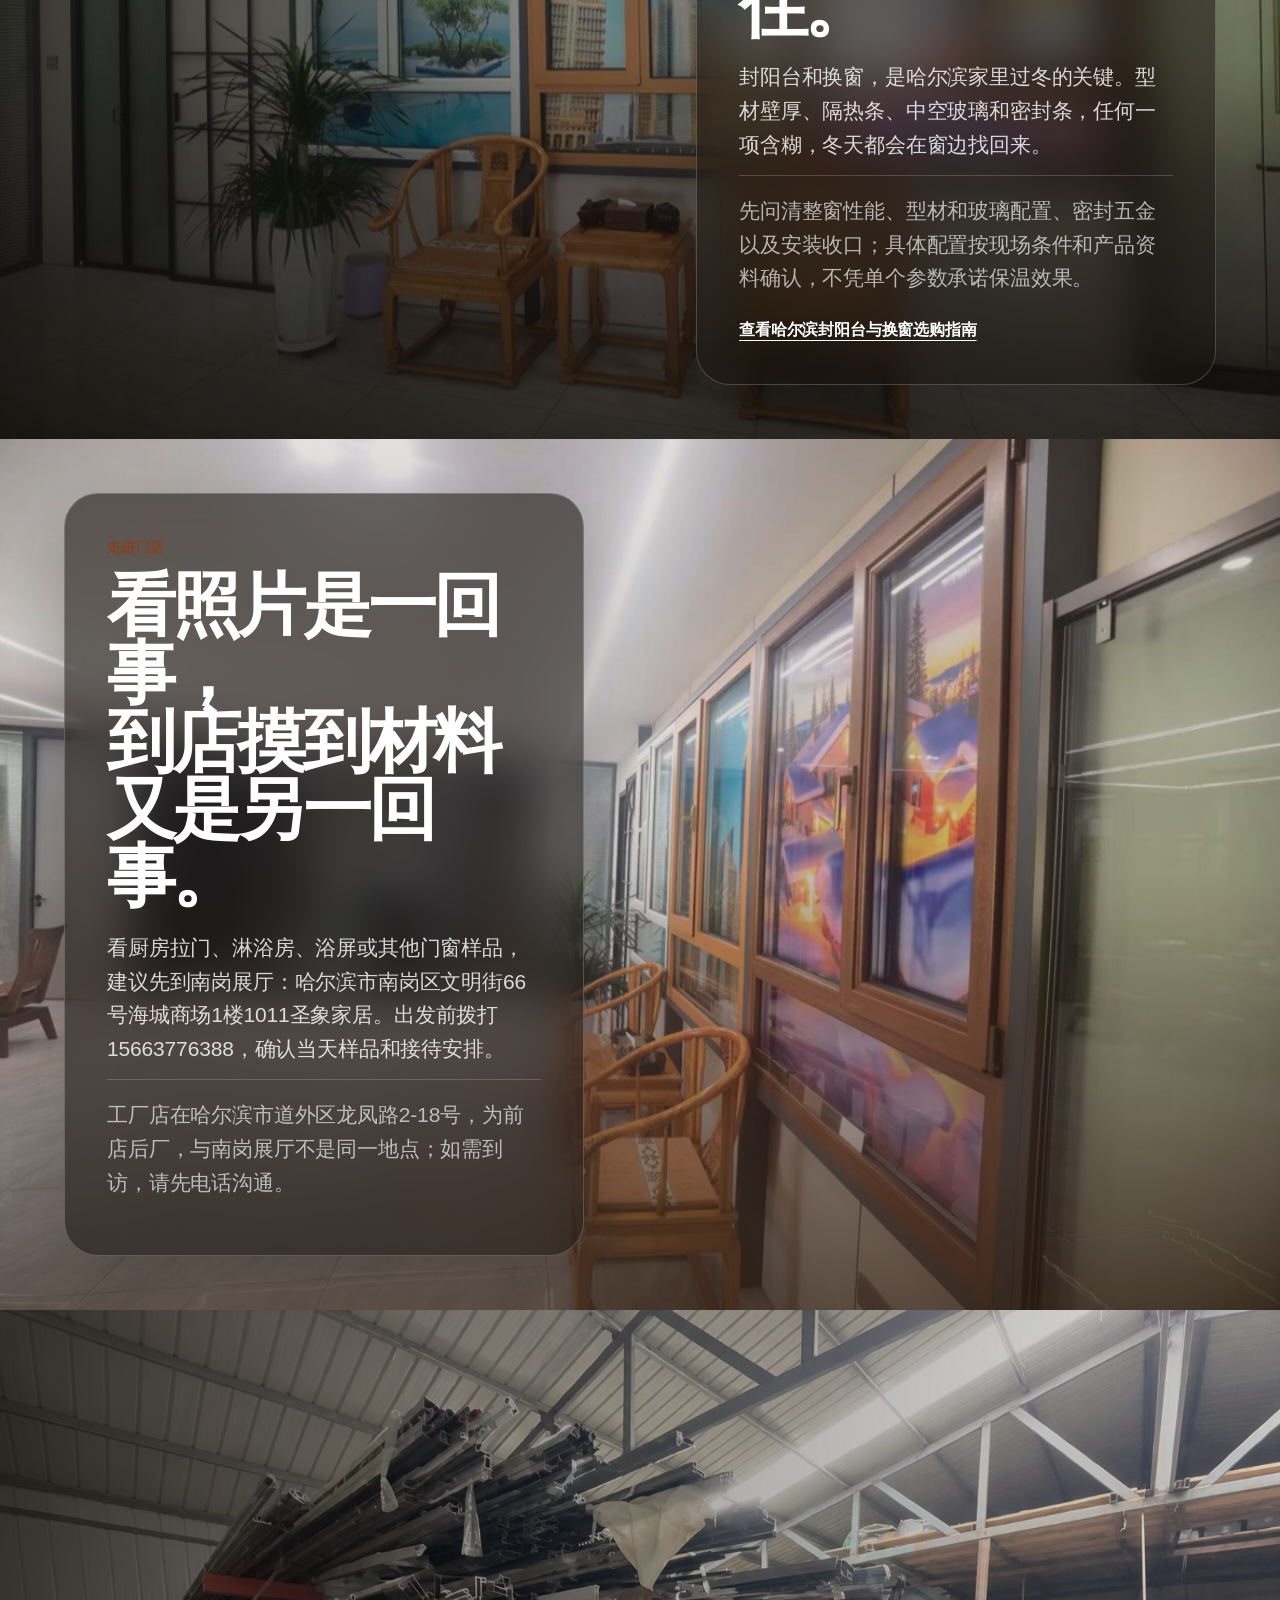
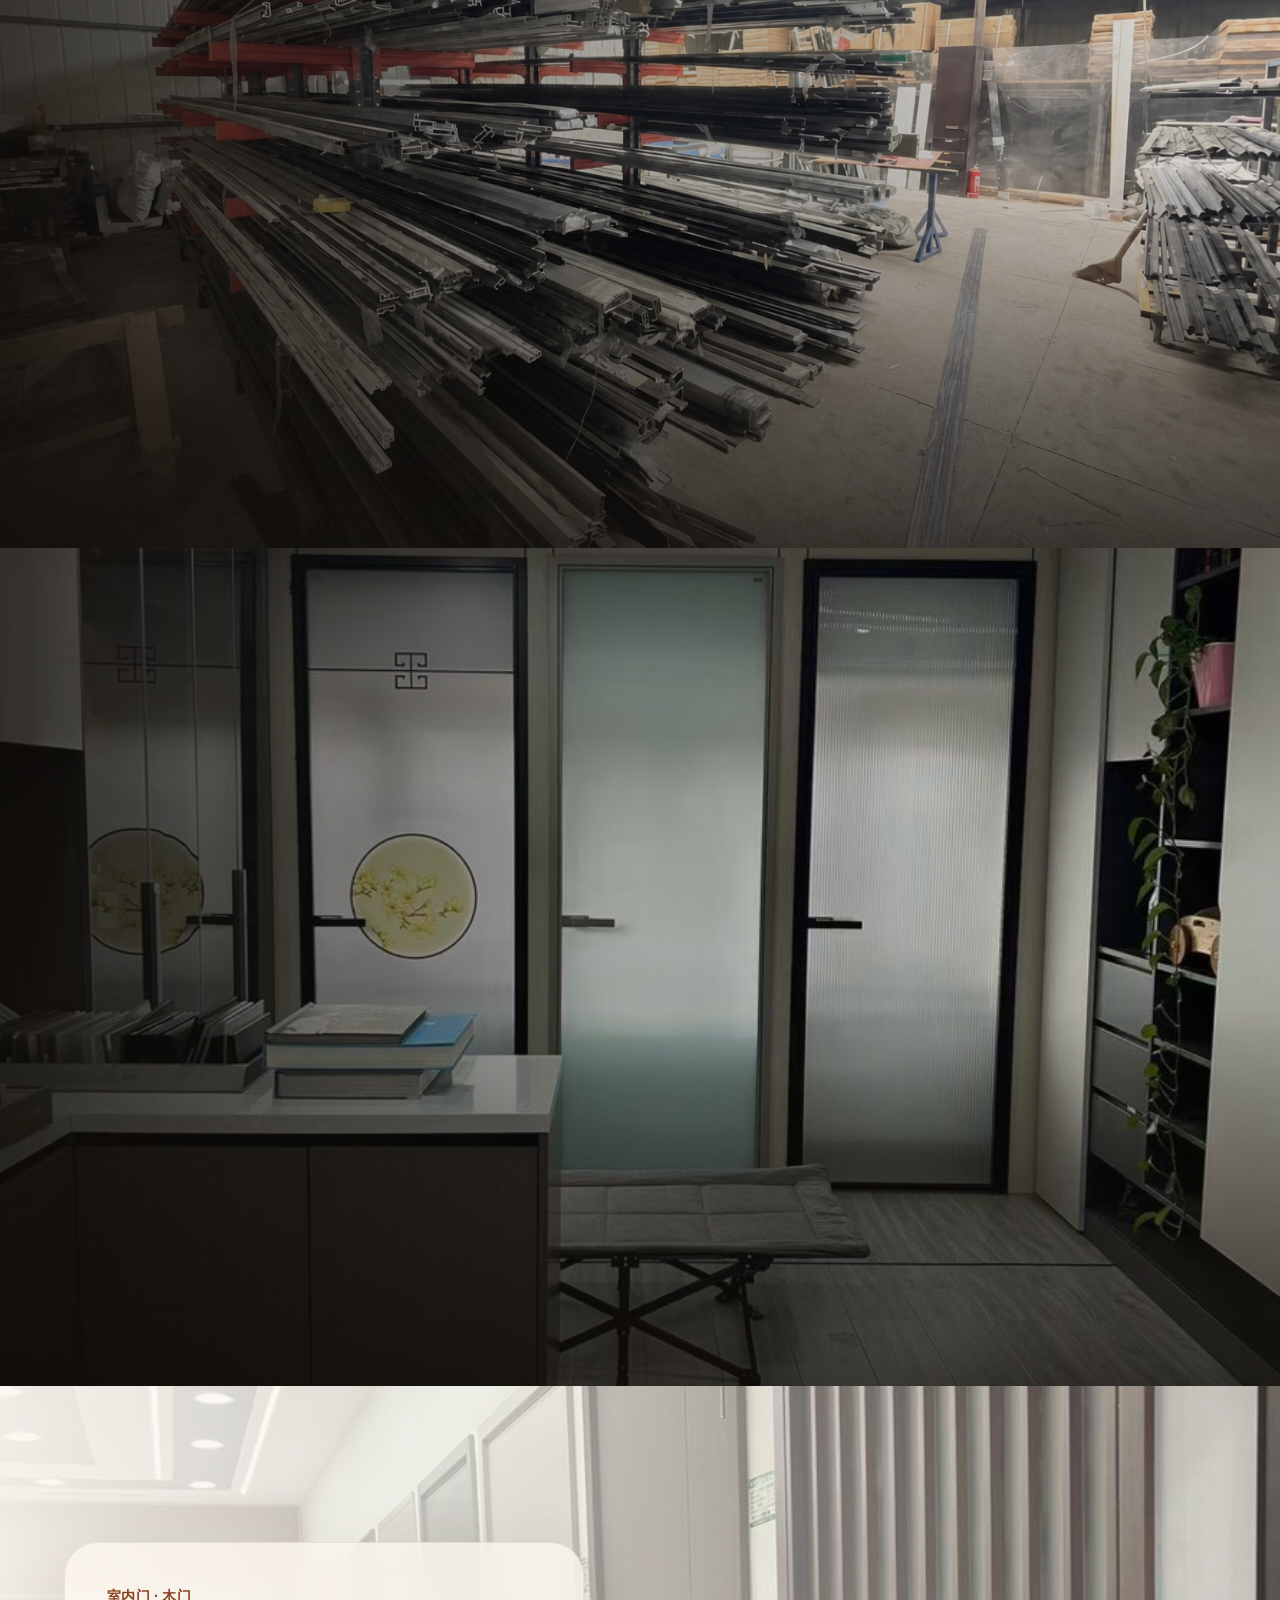
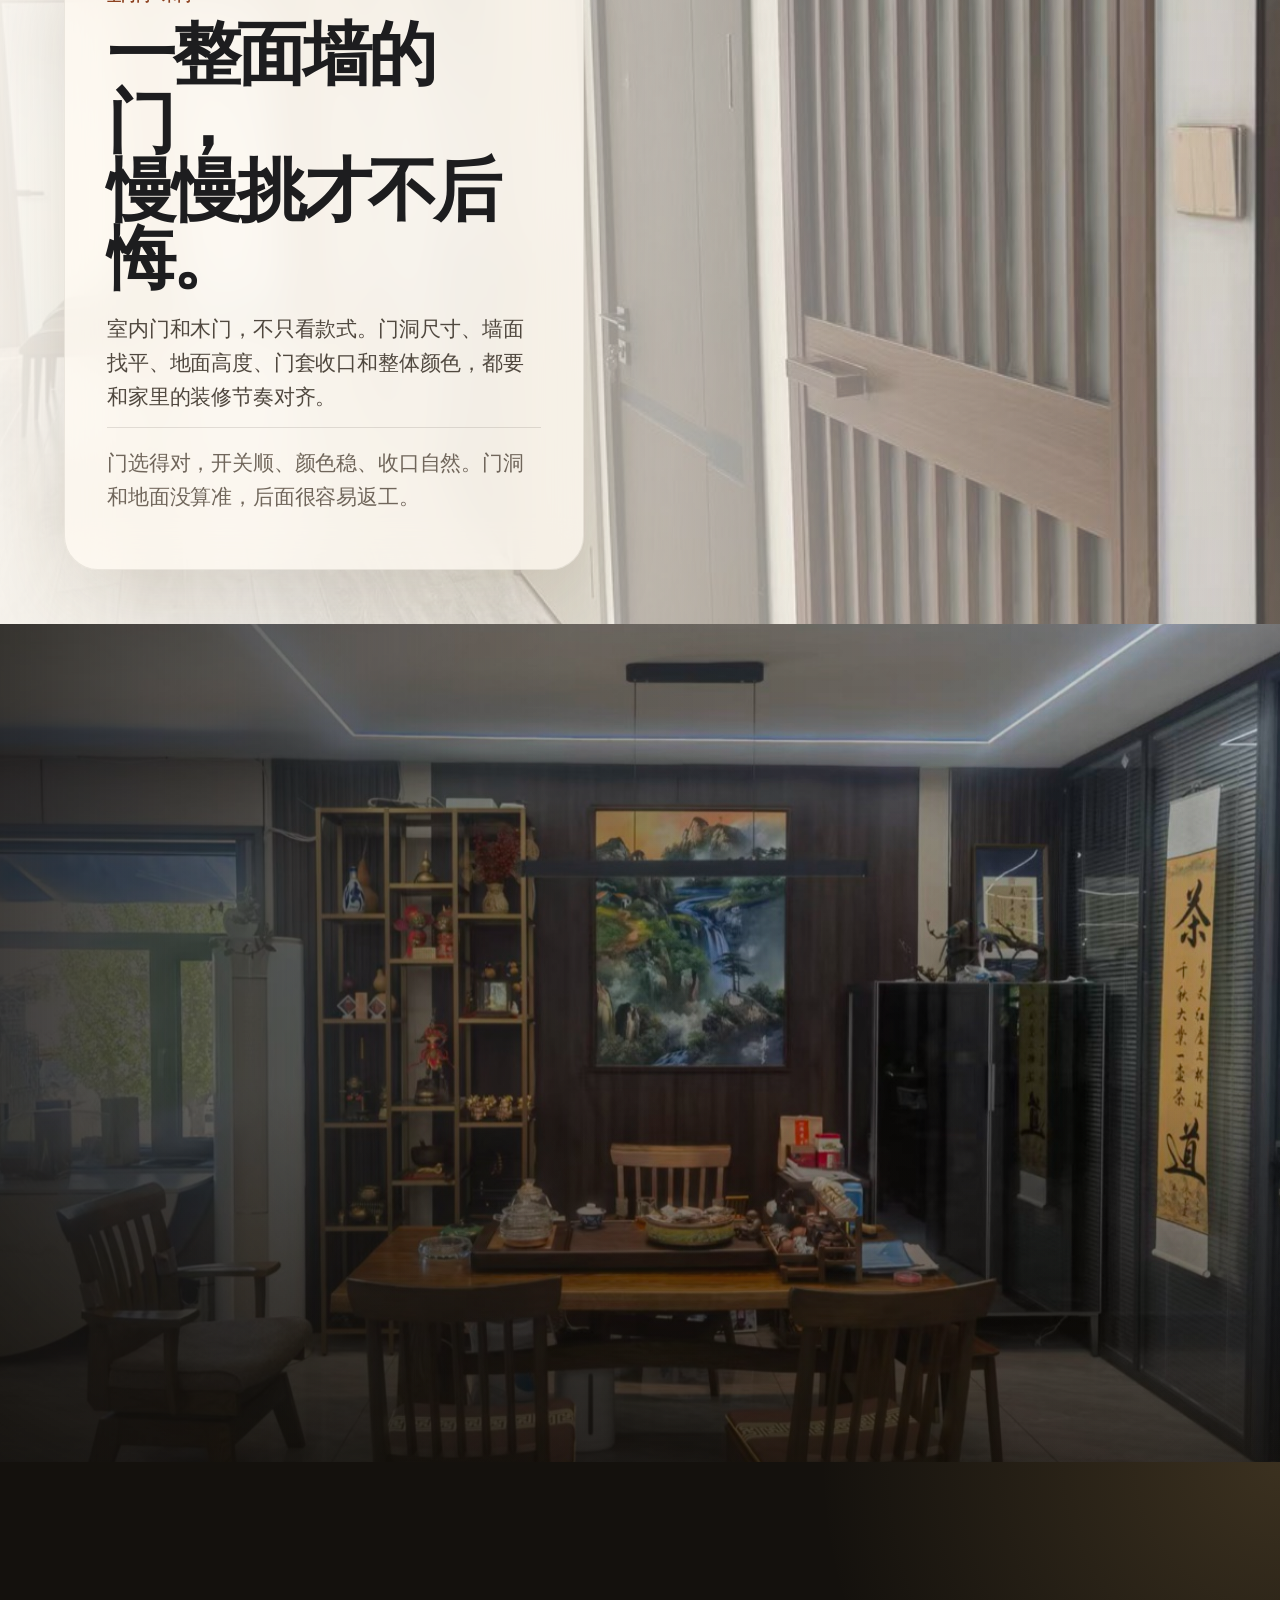
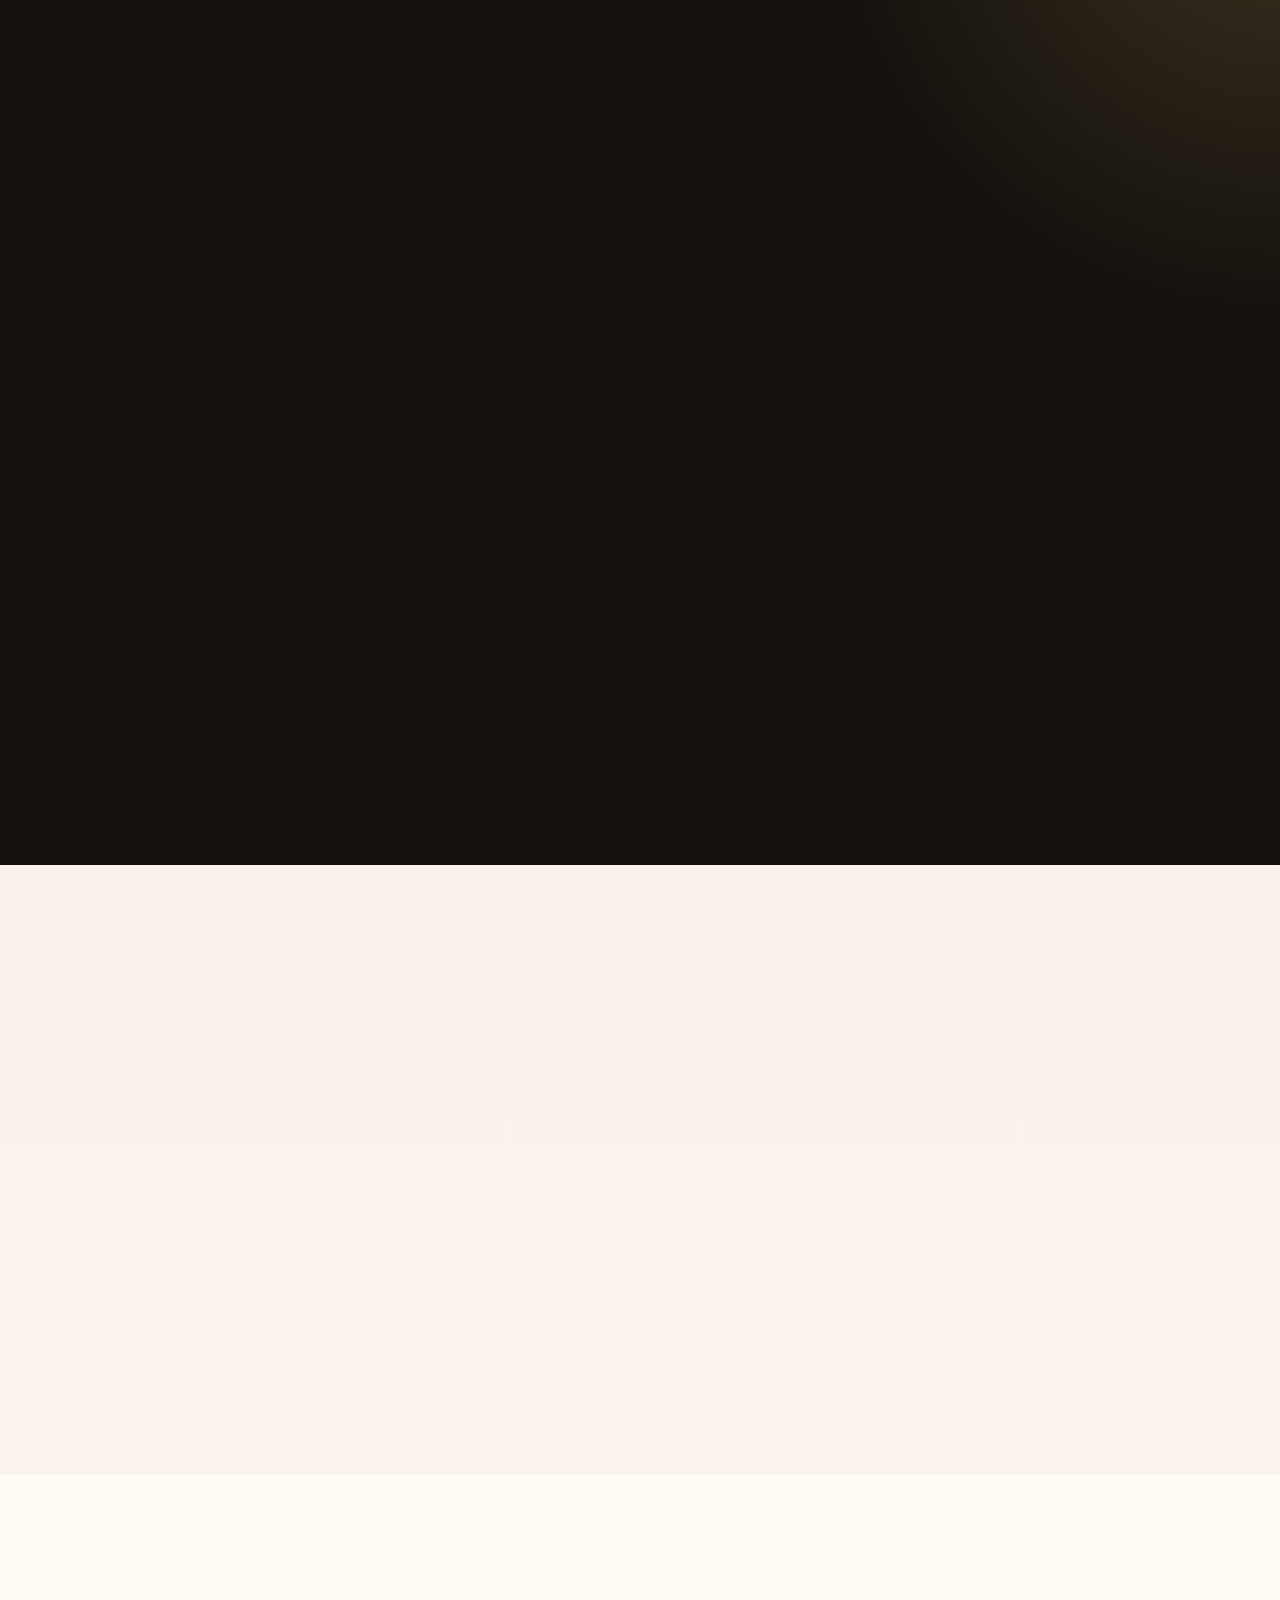
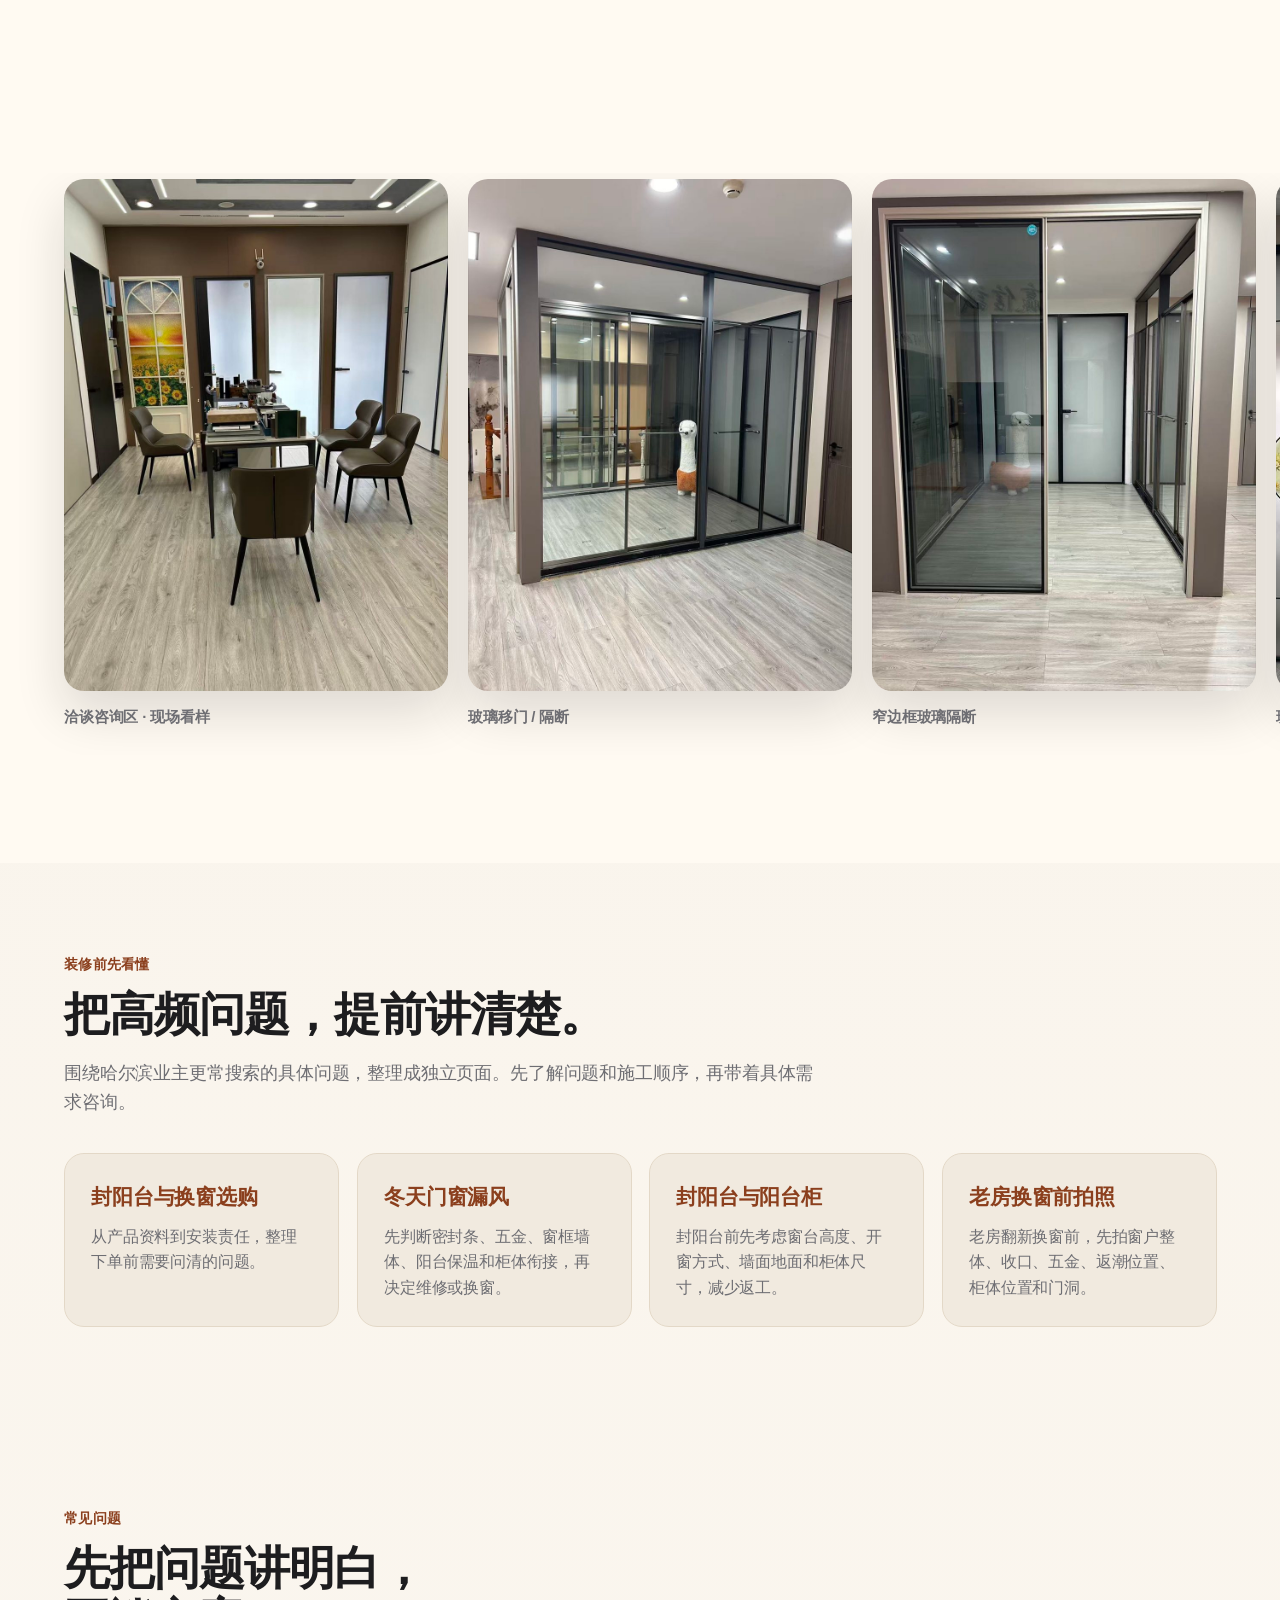
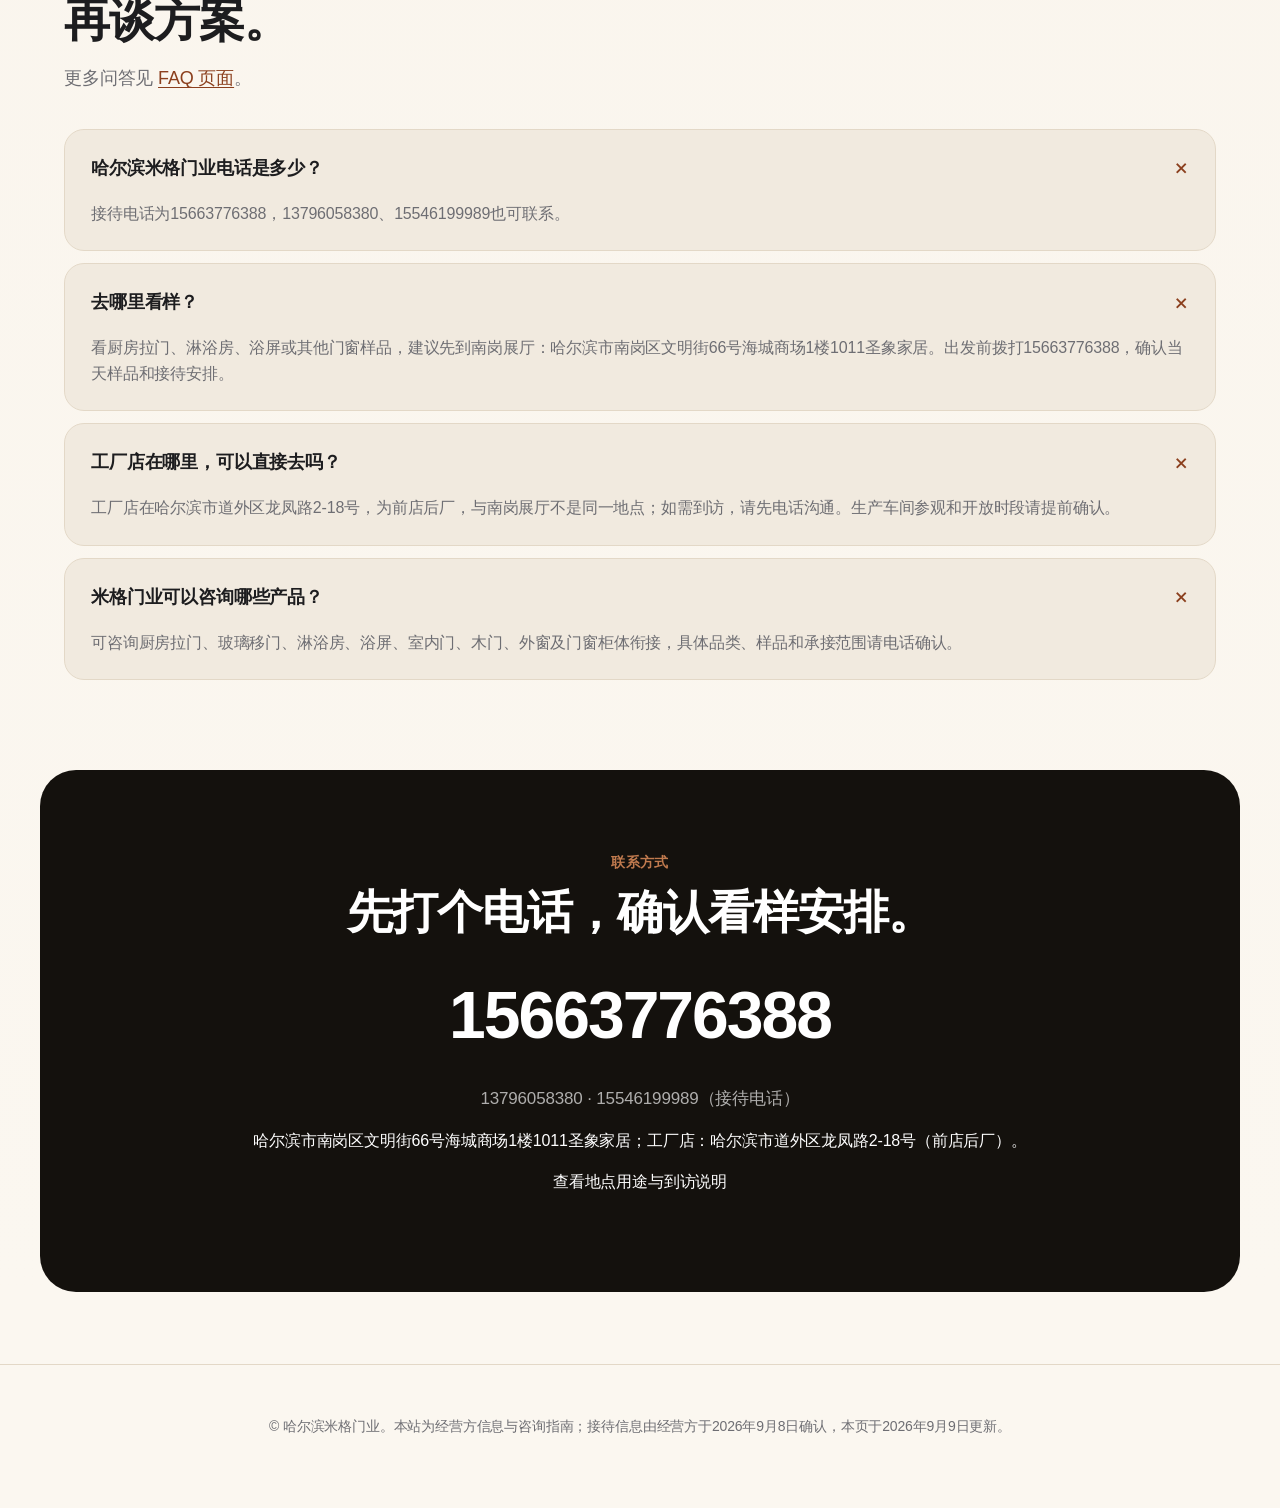
==== commit 85dc566e: "Use verified HTTPS URLs across the Mige website" ====
--- a/index.html
+++ b/index.html
@@ -5,12 +5,12 @@
   <meta name="viewport" content="width=device-width, initial-scale=1">
   <title>哈尔滨米格门业｜厨房拉门、淋浴房、浴屏咨询与展厅地址</title>
   <meta name="description" content="看厨房拉门、淋浴房、浴屏或其他门窗样品，建议先到南岗展厅：哈尔滨市南岗区文明街66号海城商场1楼1011圣象家居。出发前拨打15663776388，确认当天样品和接待安排。 工厂店为道外区龙凤路2-18号，前店后厂。">
-  <link rel="canonical" href="http://migemenye.com/">
+  <link rel="canonical" href="https://migemenye.com/">
   <meta property="og:type" content="business.business">
   <meta property="og:title" content="哈尔滨米格门业｜门窗看样与接待信息">
   <meta property="og:description" content="看厨房拉门、淋浴房、浴屏或其他门窗样品，建议先到南岗展厅：哈尔滨市南岗区文明街66号海城商场1楼1011圣象家居。出发前拨打15663776388，确认当天样品和接待安排。">
-  <meta property="og:url" content="http://migemenye.com/">
-  <meta property="og:image" content="http://migemenye.com/assets/img/showroom-hall.jpg">
+  <meta property="og:url" content="https://migemenye.com/">
+  <meta property="og:image" content="https://migemenye.com/assets/img/showroom-hall.jpg">
   <meta property="og:locale" content="zh_CN">
   <meta name="twitter:card" content="summary_large_image">
   <link rel="stylesheet" href="./styles.css">
@@ -18,13 +18,13 @@
 {
   "@context": "https://schema.org",
   "@type": "LocalBusiness",
-  "@id": "http://migemenye.com/#business",
+  "@id": "https://migemenye.com/#business",
   "name": "哈尔滨米格门业",
   "alternateName": [
     "哈尔滨米格门窗",
     "米格门窗"
   ],
-  "url": "http://migemenye.com/",
+  "url": "https://migemenye.com/",
   "description": "可咨询厨房拉门、玻璃移门、淋浴房、浴屏、室内门、木门、外窗及门窗柜体衔接，具体品类、样品和承接范围请电话确认。 看厨房拉门、淋浴房、浴屏或其他门窗样品，建议先到南岗展厅：哈尔滨市南岗区文明街66号海城商场1楼1011圣象家居。出发前拨打15663776388，确认当天样品和接待安排。 工厂店在哈尔滨市道外区龙凤路2-18号，为前店后厂，与南岗展厅不是同一地点；如需到访，请先电话沟通。",
   "telephone": "15663776388",
   "contactPoint": [
@@ -82,7 +82,7 @@
       "description": "前店后厂，与南岗展厅不是同一个地点；到访请先电话沟通，不承诺无预约进入生产车间。"
     }
   ],
-  "image": "http://migemenye.com/assets/img/showroom-hall.jpg"
+  "image": "https://migemenye.com/assets/img/showroom-hall.jpg"
 }
 </script>
 <script type="application/ld+json">
